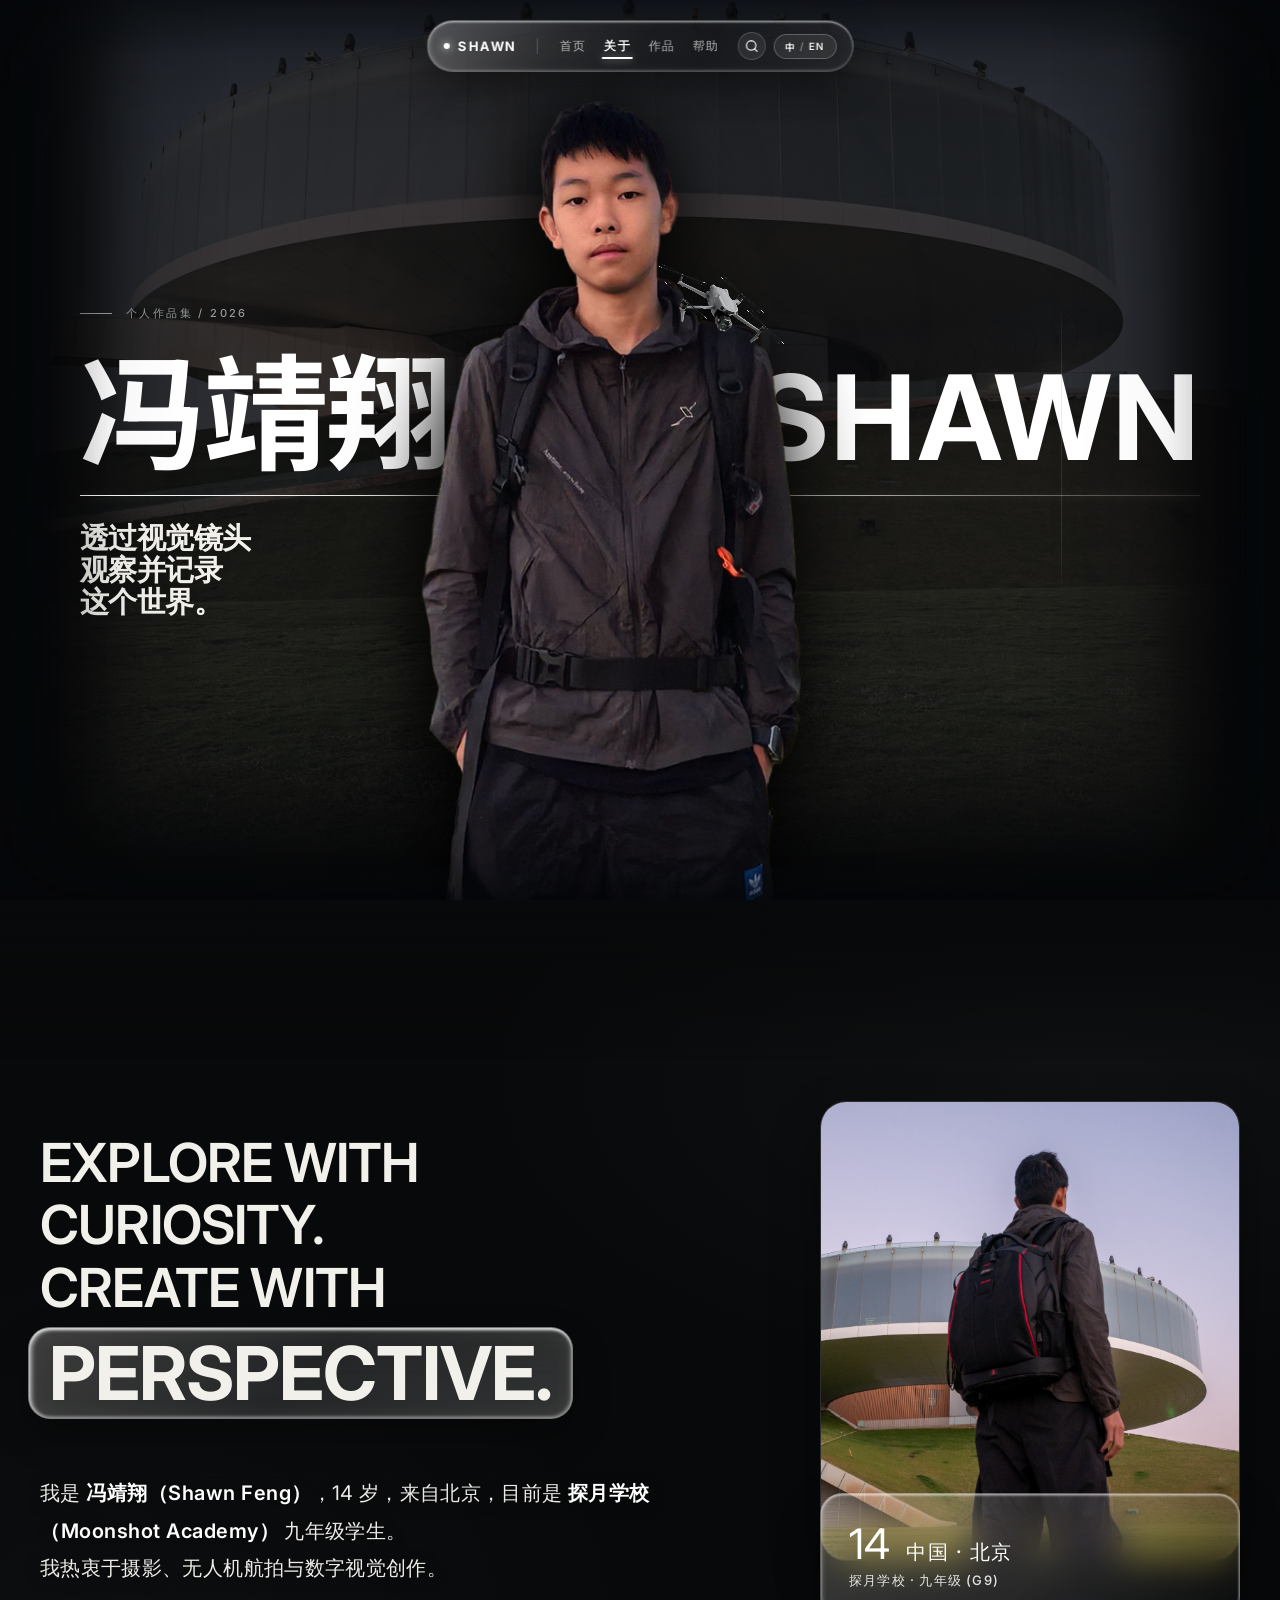
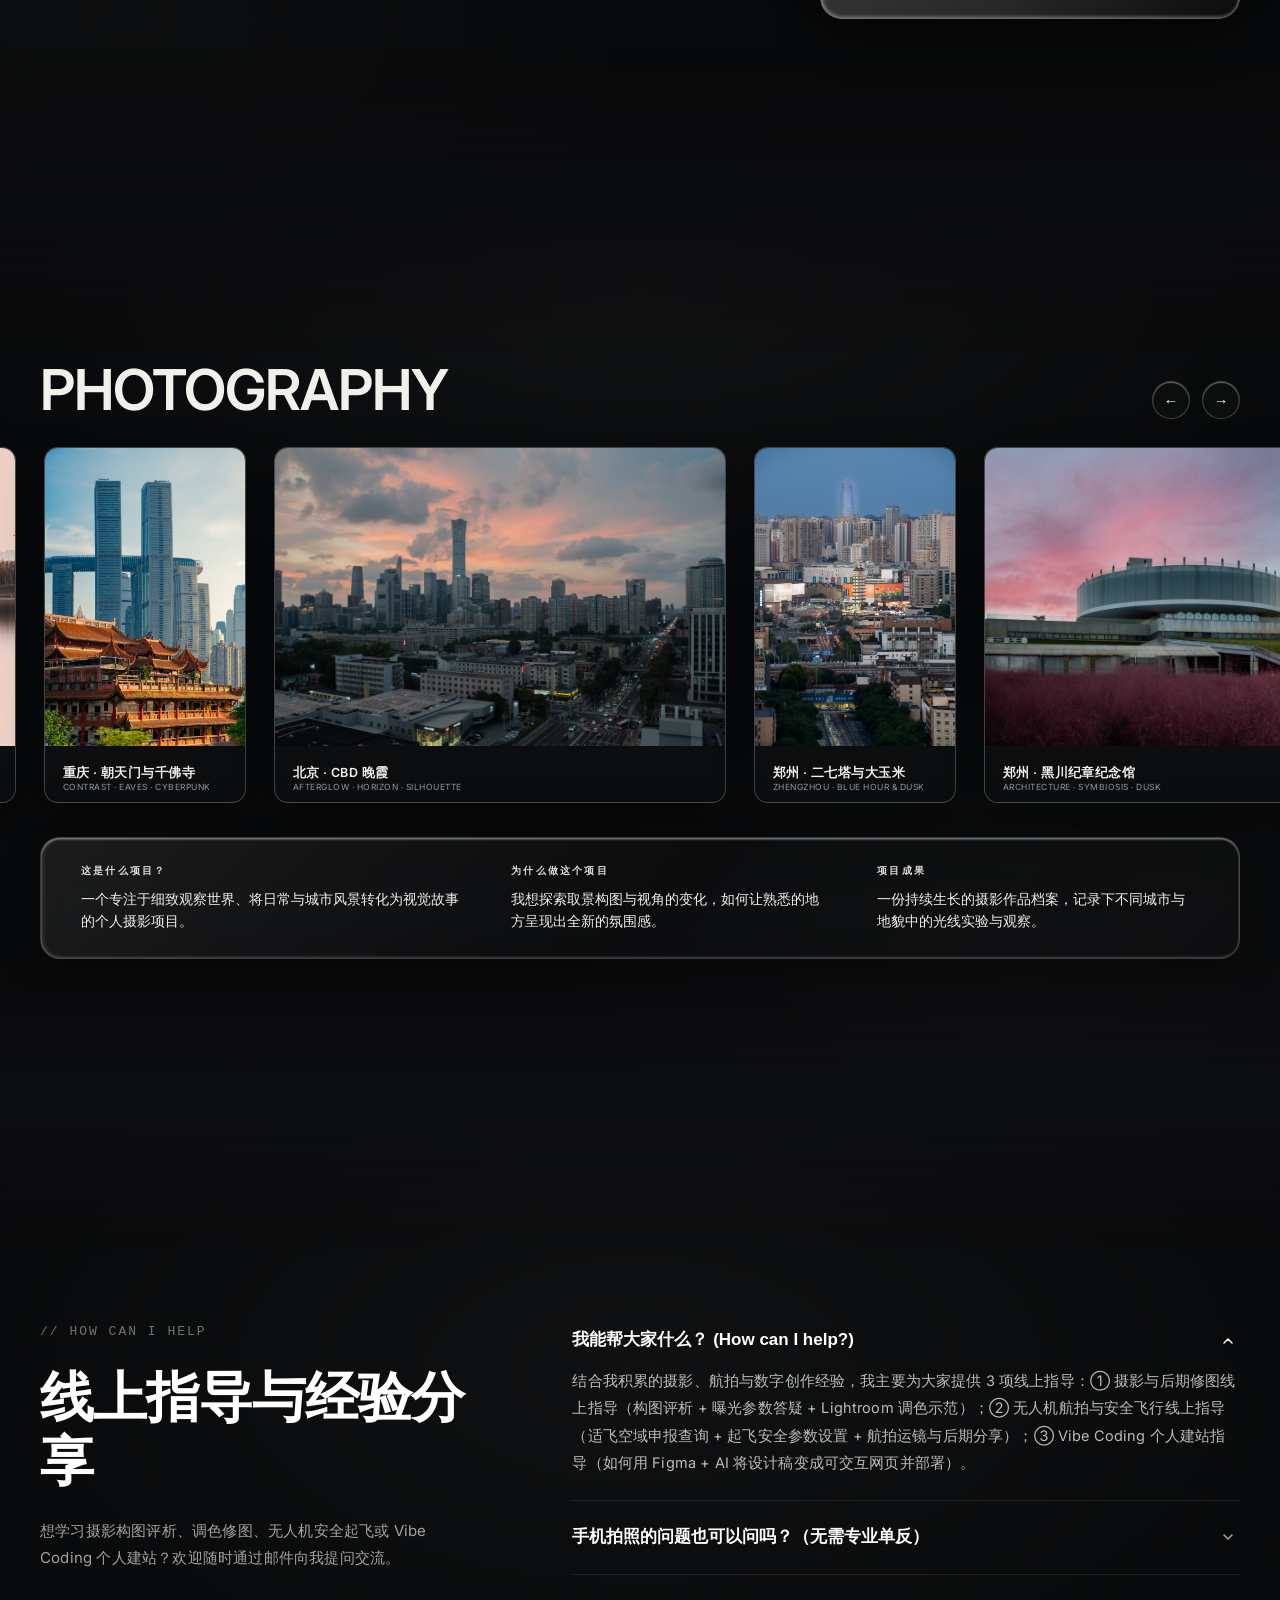
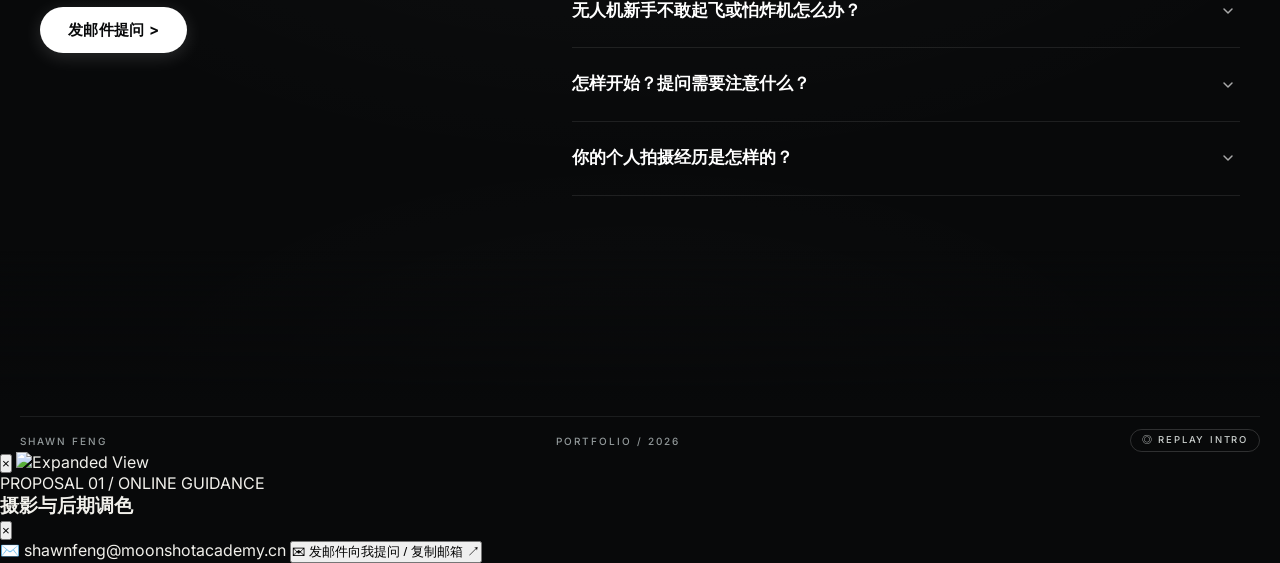
==== index.html @ 8a406036 "feat: add centered 1/3 top navbar, spotlight search modal, and Gian Media pixel preloader" ====
<!DOCTYPE html>
<html lang="zh-CN">
<head>
  <meta charset="UTF-8">
  <meta name="viewport" content="width=device-width, initial-scale=1.0, maximum-scale=1.0, user-scalable=no, viewport-fit=cover">
  <title>Shawn Feng (冯靖翔) — Portfolio Website</title>
  <link rel="stylesheet" href="site.css">
  <link rel="stylesheet" href="home style.css">
  <link rel="stylesheet" href="about style.css">
  <link rel="stylesheet" href="projects detail style.css">
  <link rel="stylesheet" href="help style.css">
</head>
<body class="unified-canvas-page home-page about-page work-page help-page" data-page="canvas">
  <!-- Hidden SVG Optical Refraction Filter for Authentic Liquid Glass -->
  <svg class="liquid-glass-svg-defs" aria-hidden="true">
    <defs>
      <filter id="liquid-glass-refract" x="-10%" y="-10%" width="120%" height="120%" color-interpolation-filters="sRGB">
        <feTurbulence type="fractalNoise" baseFrequency="0.012 0.028" numOctaves="2" seed="7" result="noise" />
        <feGaussianBlur in="noise" stdDeviation="3" result="smoothNoise" />
        <feDisplacementMap in="SourceGraphic" in2="smoothNoise" scale="14" xChannelSelector="R" yChannelSelector="G" />
      </filter>
    </defs>
  </svg>

  <div class="liquid-glow-orb"></div>

  <!-- Ambient Viewport & Page Edge Color Transition Vignette -->
  <div class="page-edge-vignette" aria-hidden="true"></div>

  <!-- Interactive Flying Drone (Orbits Cursor / Perches on About / Click to Open 3D FPV Simulation) -->
  <div id="interactive-drone" class="interactive-drone-layer is-airborne" role="button" tabindex="0" aria-label="点击开启大疆无人机 3D 第一视角飞行">
    <img class="interactive-drone-img" src="Project pictures/about page无人机.png" alt="DJI Drone">
  </div>

  <!-- Dim overlay for gallery photo hover -->
  <div class="gallery-dim-overlay" aria-hidden="true"></div>

  <!-- ==========================================================================
       Sticky Top Minimalist Liquid Glass Navigation Bar (Unified Canvas Navigation)
       ========================================================================== -->
  <header class="glass-nav" id="main-glass-nav">
    <a href="#section-home" class="nav-brand" title="返回首页 / Home">
      <span class="nav-brand-dot"></span>
      <span class="nav-brand-text">SHAWN</span>
    </a>
    <div class="nav-divider" aria-hidden="true"></div>
    <nav class="nav-links">
      <a href="#section-home" class="nav-link active" data-nav-target="section-home" data-i18n-zh="首页" data-i18n-en="HOME">HOME</a>
      <a href="#section-about" class="nav-link" data-nav-target="section-about" data-i18n-zh="关于" data-i18n-en="ABOUT">ABOUT</a>
      <a href="#section-work" class="nav-link" data-nav-target="section-work" data-i18n-zh="作品" data-i18n-en="WORK">WORK</a>
      <a href="#section-help" class="nav-link" data-nav-target="section-help" data-i18n-zh="帮助" data-i18n-en="HELP">HELP</a>
    </nav>
    <div class="nav-actions">
      <button type="button" class="nav-search-btn" id="nav-search-btn" aria-label="搜索作品与问答 / Search (Cmd+K)" title="快捷搜索作品与问答 (Cmd+K)">
        <svg width="14" height="14" viewBox="0 0 24 24" fill="none" stroke="currentColor" stroke-width="2.3" stroke-linecap="round" stroke-linejoin="round" aria-hidden="true">
          <circle cx="11" cy="11" r="8"></circle>
          <line x1="21" y1="21" x2="16.65" y2="16.65"></line>
        </svg>
      </button>
      <button type="button" class="nav-lang-btn" aria-label="Switch Language / 切换语言">
        <span class="lang-opt" data-lang="zh">中</span><span class="lang-sep">/</span><span class="lang-opt" data-lang="en">EN</span>
      </button>
    </div>
  </header>

  <!-- ==========================================================================
       Continuous Single-Canvas Main Stream (Sections 1 -> 4)
       ========================================================================== -->
  <main class="canvas-stream" id="canvas-stream">

    <!-- ==================== SECTION 1: HOME ==================== -->
    <section class="canvas-section home-section home-stage" id="section-home">
      <!-- Layer 1: Atmospheric Pavilion Background Photo -->
      <img class="home-bg-photo" src="Project pictures/home page背景.png" alt="Pavilion Background">

      <!-- Layer 2: Editorial Typography & Copper Axis -->
      <div class="home-editorial-layer">
        <div class="home-vertical-rule" aria-hidden="true"></div>

        <div class="home-main-block">
          <div class="eyebrow-wrapper home-eyebrow">
            <div class="eyebrow-line"></div>
            <span class="eyebrow-text" data-i18n-zh="个人作品集 / 2026" data-i18n-en="PERSONAL PORTFOLIO / 2026">PERSONAL PORTFOLIO / 2026</span>
          </div>

          <div class="hero-titles">
            <h1 class="hero-title-cn">冯靖翔</h1>
            <h1 class="hero-title-en">SHAWN</h1>
          </div>

          <div class="hero-divider"></div>

          <p class="hero-tagline" data-i18n-html-zh="透过视觉镜头<br>观察并记录<br>这个世界。" data-i18n-html-en="SEEING THE WORLD<br>THROUGH A VISUAL<br>LENS.">
            SEEING THE WORLD<br>
            THROUGH A VISUAL<br>
            LENS.
          </p>
        </div>
      </div>

      <!-- Layer 3: Foreground Subject Cutout Portrait of Shawn Feng (100% Complete & Unclipped) -->
      <img class="home-subject-photo" src="Project pictures/home page人物.png" alt="Shawn Feng Portrait">
    </section>

    <!-- ==================== SECTION 2: ABOUT ==================== -->
    <section class="canvas-section about-section about-stage" id="section-about">
      <!-- Clickable Perch Target for the Drone (Click Drone to Open 3D FPV Simulation) -->
      <div id="drone-perch-target" class="drone-perch-target" role="button" tabindex="0" aria-label="点击无人机进入 3D 第一视角飞行交互"></div>

      <!-- Main About 2-Column Editorial Grid -->
      <div class="about-hero-grid">
        <!-- Left Editorial Column -->
        <div class="about-editorial">
          <h2 class="about-headline">
            EXPLORE WITH<br>
            CURIOSITY.<br>
            CREATE WITH<br>
            <span class="perspective-glass-wrap" data-text="PERSPECTIVE.">
              <span class="perspective-text">PERSPECTIVE.</span>
            </span>
          </h2>

          <p class="about-bio" data-i18n-html-zh="我是 <strong class=&quot;bio-lead&quot;>冯靖翔（Shawn Feng）</strong>，14 岁，来自北京，目前是 <strong class=&quot;bio-lead&quot;>探月学校（Moonshot Academy）</strong> 九年级学生。<br>我热衷于摄影、无人机航拍与数字视觉创作。" data-i18n-html-en="My name is <strong class=&quot;bio-lead&quot;>Shawn Feng</strong>. I am 14, from Beijing, and a 9th grade student at <strong class=&quot;bio-lead&quot;>Moonshot Academy</strong>.<br>I am passionate about photography, drone aerials, and digital visual creation.">
            我是 <strong class="bio-lead">冯靖翔（Shawn Feng）</strong>，14 岁，来自北京，目前是 <strong class="bio-lead">探月学校（Moonshot Academy）</strong> 九年级学生。<br>我热衷于摄影、无人机航拍与数字视觉创作。
          </p>
        </div>

        <!-- Right Portrait Card & Overlapping Liquid Glass Badge -->
        <aside class="profile-card-wrapper">
          <div class="profile-visual-card">
            <div class="profile-photo-frame">
              <img class="profile-photo" src="Project pictures/About Page（个人照片）.png" alt="Shawn Feng Portrait">
            </div>

            <div class="profile-glass-badge">
              <div class="badge-top-row">
                <span class="badge-age">14</span>
                <span class="badge-city" data-i18n-zh="中国 · 北京" data-i18n-en="BEIJING, CHINA">BEIJING, CHINA</span>
              </div>
              <div class="badge-school" data-i18n-zh="探月学校 · 九年级 (G9)" data-i18n-en="MOONSHOT ACADEMY · GRADE 9">MOONSHOT ACADEMY · GRADE 9</div>
            </div>
          </div>
        </aside>
      </div>
    </section>

    <!-- ==================== SECTION 3: WORK / PHOTOGRAPHY ==================== -->
    <section class="canvas-section work-section work-stage" id="section-work">
      <!-- Section Header & Slide Arrows -->
      <div class="work-header">
        <div>
          <h2 class="work-header-title">PHOTOGRAPHY</h2>
        </div>
        <div class="gallery-slide-controls" aria-label="Slide Gallery">
          <button class="gallery-slide-btn gallery-prev-btn" type="button" aria-label="Slide Left" title="向左滑动 (←)">←</button>
          <button class="gallery-slide-btn gallery-next-btn" type="button" aria-label="Slide Right" title="向右滑动 (→)">→</button>
        </div>
      </div>

      <!-- Infinite Ring Photography Exhibition Gallery (10 Series) -->
      <div class="projects-gallery-section" aria-label="Photography Exhibition Gallery">
        <div class="projects-gallery-viewport" id="projects-gallery-viewport">
          <div class="projects-gallery-track" id="projects-gallery-track">
            <!-- 01: Project 1.png (郑州黑川纪章纪念馆) -->
            <article class="project-card card-1" data-series="1" data-photo-id="1" tabindex="0" role="button" aria-label="郑州 · 黑川纪章纪念馆">
              <div class="project-card-media">
                <img class="project-card-image" src="Project pictures/Project 1.png" alt="郑州 · 黑川纪章纪念馆">
              </div>
              <div class="project-card-content">
                <div class="project-indicator"></div>
                <h3 class="project-title">郑州 · 黑川纪章纪念馆</h3>
                <p class="project-subtitle">ARCHITECTURE · SYMBIOSIS · DUSK</p>
              </div>
            </article>

            <!-- 02: Project 2.jpg (甘肃苦水丹霞) -->
            <article class="project-card card-2" data-series="2" data-photo-id="2" tabindex="0" role="button" aria-label="甘肃 · 苦水丹霞">
              <div class="project-card-media">
                <img class="project-card-image" src="Project pictures/Project 2.jpg" alt="甘肃 · 苦水丹霞">
              </div>
              <div class="project-card-content">
                <div class="project-indicator"></div>
                <h3 class="project-title">甘肃 · 苦水丹霞</h3>
                <p class="project-subtitle">GEOLOGY · AERIAL · TEXTURE</p>
              </div>
            </article>

            <!-- 03: Project 3.png (北京CBD) -->
            <article class="project-card card-3" data-series="3" data-photo-id="3" tabindex="0" role="button" aria-label="北京 · CBD">
              <div class="project-card-media">
                <img class="project-card-image" src="Project pictures/Project 3.png" alt="北京 · CBD">
              </div>
              <div class="project-card-content">
                <div class="project-indicator"></div>
                <h3 class="project-title">北京 · CBD</h3>
                <p class="project-subtitle">METROPOLIS · LIGHT · AXIS</p>
              </div>
            </article>

            <!-- 04: project 4a.jpg (西安中轴线航拍 / 可切换 4b 永宁门) -->
            <article class="project-card card-4a" data-series="4" data-photo-id="4a" tabindex="0" role="button" aria-label="西安 · 中轴线航拍">
              <div class="project-card-media">
                <img class="project-card-image" src="Project pictures/project 4a.jpg" alt="西安 · 中轴线航拍">
              </div>
              <div class="project-card-content">
                <div class="project-indicator"></div>
                <h3 class="project-title">西安 · 中轴线航拍</h3>
                <p class="project-subtitle">HERITAGE · CENTRAL AXIS · BLUE HOUR</p>
              </div>
            </article>

            <!-- 05: project 5.jpg (九寨沟航拍) -->
            <article class="project-card card-5" data-series="5" data-photo-id="5" tabindex="0" role="button" aria-label="川西 · 九寨沟航拍">
              <div class="project-card-media">
                <img class="project-card-image" src="Project pictures/project 5.jpg" alt="川西 · 九寨沟航拍">
              </div>
              <div class="project-card-content">
                <div class="project-indicator"></div>
                <h3 class="project-title">川西 · 九寨沟航拍</h3>
                <p class="project-subtitle">EMERALD · SHORELINE · WILDERNESS</p>
              </div>
            </article>

            <!-- 06: project 6.jpg (上海陆家嘴CBD) -->
            <article class="project-card card-6" data-series="6" data-photo-id="6" tabindex="0" role="button" aria-label="上海 · 陆家嘴 CBD">
              <div class="project-card-media">
                <img class="project-card-image" src="Project pictures/project 6.jpg" alt="上海 · 陆家嘴 CBD">
              </div>
              <div class="project-card-content">
                <div class="project-indicator"></div>
                <h3 class="project-title">上海 · 陆家嘴 CBD</h3>
                <p class="project-subtitle">VERTICAL · SKYLINE · TWILIGHT</p>
              </div>
            </article>

            <!-- 07: project 7.jpg (郑州龙湖湿地公园) -->
            <article class="project-card card-7" data-series="7" data-photo-id="7" tabindex="0" role="button" aria-label="郑州 · 龙湖湿地公园">
              <div class="project-card-media">
                <img class="project-card-image" src="Project pictures/project 7.jpg" alt="郑州 · 龙湖湿地公园">
              </div>
              <div class="project-card-content">
                <div class="project-indicator"></div>
                <h3 class="project-title">郑州 · 龙湖湿地公园</h3>
                <p class="project-subtitle">PANORAMA · SYMMETRY · STILLNESS</p>
              </div>
            </article>

            <!-- 08: project 8.jpg (重庆朝天门和千佛寺) -->
            <article class="project-card card-8" data-series="8" data-photo-id="8" tabindex="0" role="button" aria-label="重庆 · 朝天门与千佛寺">
              <div class="project-card-media">
                <img class="project-card-image" src="Project pictures/project 8.jpg" alt="重庆 · 朝天门与千佛寺">
              </div>
              <div class="project-card-content">
                <div class="project-indicator"></div>
                <h3 class="project-title">重庆 · 朝天门与千佛寺</h3>
                <p class="project-subtitle">CONTRAST · EAVES · CYBERPUNK</p>
              </div>
            </article>

            <!-- 09: project 9.jpg (北京CBD晚霞) -->
            <article class="project-card card-9" data-series="9" data-photo-id="9" tabindex="0" role="button" aria-label="北京 · CBD 晚霞">
              <div class="project-card-media">
                <img class="project-card-image" src="Project pictures/project 9.jpg" alt="北京 · CBD 晚霞">
              </div>
              <div class="project-card-content">
                <div class="project-indicator"></div>
                <h3 class="project-title">北京 · CBD 晚霞</h3>
                <p class="project-subtitle">AFTERGLOW · HORIZON · SILHOUETTE</p>
              </div>
            </article>

            <!-- 10: project 10a.jpg (郑州二七塔与大玉米·蓝调 / 可切换 10b 黄昏) -->
            <article class="project-card card-10a" data-series="10" data-photo-id="10a" tabindex="0" role="button" aria-label="郑州 · 二七塔与大玉米">
              <div class="project-card-media">
                <img class="project-card-image" src="Project pictures/project 10a.jpg" alt="郑州 · 二七塔与大玉米">
              </div>
              <div class="project-card-content">
                <div class="project-indicator"></div>
                <h3 class="project-title">郑州 · 二七塔与大玉米</h3>
                <p class="project-subtitle">ZHENGZHOU · BLUE HOUR &amp; DUSK</p>
              </div>
            </article>
          </div>
        </div>
      </div>

      <!-- Minimalist 3-Column Liquid Glass Editorial Box -->
      <div class="project-editorial-box">
        <div class="editorial-columns">
          <div class="editorial-col">
            <h3 class="editorial-col-title" data-i18n-zh="这是什么项目？" data-i18n-en="WHAT IS THIS PROJECT?">WHAT IS THIS PROJECT?</h3>
            <p class="editorial-col-desc" data-i18n-zh="一个专注于细致观察世界、将日常与城市风景转化为视觉故事的个人摄影项目。" data-i18n-en="A personal photography project focused on observing the world carefully and turning everyday scenes into visual stories.">
              一个专注于细致观察世界、将日常与城市风景转化为视觉故事的个人摄影项目。
            </p>
          </div>

          <div class="editorial-col">
            <h3 class="editorial-col-title" data-i18n-zh="为什么做这个项目" data-i18n-en="WHY I MADE IT">WHY I MADE IT</h3>
            <p class="editorial-col-desc" data-i18n-zh="我想探索取景构图与视角的变化，如何让熟悉的地方呈现出全新的氛围感。" data-i18n-en="I want to explore how framing and perspective can change the way a familiar place feels.">
              我想探索取景构图与视角的变化，如何让熟悉的地方呈现出全新的氛围感。
            </p>
          </div>

          <div class="editorial-col">
            <h3 class="editorial-col-title" data-i18n-zh="项目成果" data-i18n-en="OUTCOME">OUTCOME</h3>
            <p class="editorial-col-desc" data-i18n-zh="一份持续生长的摄影作品档案，记录下不同城市与地貌中的光线实验与观察。" data-i18n-en="A growing visual archive of photographs, experiments, and observations.">
              一份持续生长的摄影作品档案，记录下不同城市与地貌中的光线实验与观察。
            </p>
          </div>
        </div>
      </div>
    </section>

    <!-- ==================== SECTION 4: HOW CAN I HELP ==================== -->
    <section class="canvas-section help-section help-stage" id="section-help">
      <div class="help-container">
        <!-- Left Editorial & Direct CTA -->
        <div class="help-intro-col">
          <div class="help-eyebrow-tag">// HOW CAN I HELP</div>
          <h2 class="help-main-headline" data-i18n-html-zh="线上指导与经验分<br>享" data-i18n-html-en="ONLINE GUIDANCE &amp;<br>EXPERIENCE SHARING">
            线上指导与经验分<br>享
          </h2>
          <p class="help-main-desc" data-i18n-zh="想学习摄影构图评析、调色修图、无人机安全起飞或 Vibe Coding 个人建站？欢迎随时通过邮件向我提问交流。" data-i18n-en="Looking to improve photography framing, master color grading, fly drones safely, or build personal sites with Vibe Coding? Feel free to reach out via email anytime.">
            想学习摄影构图评析、调色修图、无人机安全起飞或 Vibe Coding 个人建站？欢迎随时通过邮件向我提问交流。
          </p>
          <div class="help-cta-wrap">
            <button type="button" class="help-email-pill-btn" data-copy-text="shawnfeng@moonshotacademy.cn" data-mailto="mailto:shawnfeng@moonshotacademy.cn?subject=%E7%BA%BF%E4%B8%8A%E6%8C%87%E5%AF%BC%E4%B8%8E%E7%BB%8F%E9%AA%8C%E4%BA%A4%E6%B5%81%E6%8F%90%E9%97%AE" data-i18n-zh="发邮件提问 &gt;" data-i18n-en="EMAIL YOUR QUESTION &gt;">
              发邮件提问 &gt;
            </button>
          </div>
        </div>

        <!-- Right Interactive FAQ Accordion -->
        <div class="help-faq-col" role="region" aria-label="Frequently Asked Questions">
          <div class="help-accordion-list">
            <!-- FAQ 1 (Expanded by Default) -->
            <div class="help-accordion-item is-open">
              <button type="button" class="help-accordion-trigger" aria-expanded="true">
                <span class="help-accordion-question" data-i18n-zh="我能帮大家什么？ (How can I help?)" data-i18n-en="How can I help? (Three Core Guidance Topics)">
                  我能帮大家什么？ (How can I help?)
                </span>
                <span class="help-accordion-icon-wrap" aria-hidden="true">
                  <svg class="help-accordion-icon" width="16" height="16" viewBox="0 0 24 24" fill="none" stroke="currentColor" stroke-width="2.2" stroke-linecap="round" stroke-linejoin="round">
                    <polyline points="6 9 12 15 18 9"></polyline>
                  </svg>
                </span>
              </button>
              <div class="help-accordion-body">
                <div class="help-accordion-inner">
                  <p class="help-accordion-answer" data-i18n-zh="结合我积累的摄影、航拍与数字创作经验，我主要为大家提供 3 项线上指导：① 摄影与后期修图线上指导（构图评析 + 曝光参数答疑 + Lightroom 调色示范）；② 无人机航拍与安全飞行线上指导（适飞空域申报查询 + 起飞安全参数设置 + 航拍运镜与后期分享）；③ Vibe Coding 个人建站指导（如何用 Figma + AI 将设计稿变成可交互网页并部署）。" data-i18n-en="Drawing on my experience in photography, aerial cinematography, and digital creation, I mainly provide 3 areas of online guidance: ① Photography &amp; Color Grading (framing critique, exposure Q&amp;A, and Lightroom grading demos); ② Drone Aerial &amp; Safe Flight (airspace compliance checks, safety parameters, flight maneuvers, and post-production); ③ Vibe Coding Personal Websites (turning Figma designs into interactive live websites using AI).">
                    结合我积累的摄影、航拍与数字创作经验，我主要为大家提供 3 项线上指导：① 摄影与后期修图线上指导（构图评析 + 曝光参数答疑 + Lightroom 调色示范）；② 无人机航拍与安全飞行线上指导（适飞空域申报查询 + 起飞安全参数设置 + 航拍运镜与后期分享）；③ Vibe Coding 个人建站指导（如何用 Figma + AI 将设计稿变成可交互网页并部署）。
                  </p>
                </div>
              </div>
            </div>

            <!-- FAQ 2 -->
            <div class="help-accordion-item">
              <button type="button" class="help-accordion-trigger" aria-expanded="false">
                <span class="help-accordion-question" data-i18n-zh="手机拍照的问题也可以问吗？（无需专业单反）" data-i18n-en="Can I ask questions about smartphone photography? (No DSLR required)">
                  手机拍照的问题也可以问吗？（无需专业单反）
                </span>
                <span class="help-accordion-icon-wrap" aria-hidden="true">
                  <svg class="help-accordion-icon" width="16" height="16" viewBox="0 0 24 24" fill="none" stroke="currentColor" stroke-width="2.2" stroke-linecap="round" stroke-linejoin="round">
                    <polyline points="6 9 12 15 18 9"></polyline>
                  </svg>
                </span>
              </button>
              <div class="help-accordion-body">
                <div class="help-accordion-inner">
                  <p class="help-accordion-answer" data-i18n-zh="当然可以！摄影的核心在于观察视角、光线捕捉与构图逻辑，而非昂贵的器材。无论是 iPhone 还是安卓手机，只要你想提升照片通透感、学习冷暖色调搭配或掌握手机端调色，都可以随时把照片发给我交流。" data-i18n-en="Definitely! Great photography comes down to perspective, light, and composition—not expensive equipment. Whether you shoot with an iPhone or Android device, feel free to send over your shots anytime if you'd like to improve clarity or learn mobile grading.">
                    当然可以！摄影的核心在于观察视角、光线捕捉与构图逻辑，而非昂贵的器材。无论是 iPhone 还是安卓手机，只要你想提升照片通透感、学习冷暖色调搭配或掌握手机端调色，都可以随时把照片发给我交流。
                  </p>
                </div>
              </div>
            </div>

            <!-- FAQ 3 -->
            <div class="help-accordion-item">
              <button type="button" class="help-accordion-trigger" aria-expanded="false">
                <span class="help-accordion-question" data-i18n-zh="无人机新手不敢起飞或怕炸机怎么办？" data-i18n-en="What if I'm a beginner afraid of flying or crashing a drone?">
                  无人机新手不敢起飞或怕炸机怎么办？
                </span>
                <span class="help-accordion-icon-wrap" aria-hidden="true">
                  <svg class="help-accordion-icon" width="16" height="16" viewBox="0 0 24 24" fill="none" stroke="currentColor" stroke-width="2.2" stroke-linecap="round" stroke-linejoin="round">
                    <polyline points="6 9 12 15 18 9"></polyline>
                  </svg>
                </span>
              </button>
              <div class="help-accordion-body">
                <div class="help-accordion-inner">
                  <p class="help-accordion-answer" data-i18n-zh="新手最常见的问题是起飞慌乱和环境误判。我会在线上带你理清飞行前检查清单：① UOM 实名登记与禁飞区合规查询；② 返航高度与避障动作的关键安全阈值；③ 循序渐进的视距内悬停、刷圈与运镜练习方法，帮助你建立安全飞行信心。" data-i18n-en="Hesitation and environmental misjudgment are completely normal for beginners. I can walk you through an essential pre-flight checklist: ① UOM registration and no-fly zone compliance; ② critical Return-to-Home altitude and obstacle avoidance thresholds; ③ step-by-step line-of-sight hovering, orbiting, and cinematic movements to build confidence.">
                    新手最常见的问题是起飞慌乱和环境误判。我会在线上带你理清飞行前检查清单：① UOM 实名登记与禁飞区合规查询；② 返航高度与避障动作的关键安全阈值；③ 循序渐进的视距内悬停、刷圈与运镜练习方法，帮助你建立安全飞行信心。
                  </p>
                </div>
              </div>
            </div>

            <!-- FAQ 4 -->
            <div class="help-accordion-item">
              <button type="button" class="help-accordion-trigger" aria-expanded="false">
                <span class="help-accordion-question" data-i18n-zh="怎样开始？提问需要注意什么？" data-i18n-en="How do I get started? What should I include in my question?">
                  怎样开始？提问需要注意什么？
                </span>
                <span class="help-accordion-icon-wrap" aria-hidden="true">
                  <svg class="help-accordion-icon" width="16" height="16" viewBox="0 0 24 24" fill="none" stroke="currentColor" stroke-width="2.2" stroke-linecap="round" stroke-linejoin="round">
                    <polyline points="6 9 12 15 18 9"></polyline>
                  </svg>
                </span>
              </button>
              <div class="help-accordion-body">
                <div class="help-accordion-inner">
                  <p class="help-accordion-answer" data-i18n-zh="只需点击左侧的「发邮件提问」发送邮件到 shawnfeng@moonshotacademy.cn 即可。提问时建议附上：① 你的照片原片（或无人机/建站疑问截图）；② 拍摄设备或当前遇到的具体卡点；③ 你希望达到的效果。我会在周末抽出时间认真查看并提供针对性建议与示范。" data-i18n-en="Simply click &quot;EMAIL YOUR QUESTION&quot; on the left or send an email to shawnfeng@moonshotacademy.cn. Please attach: ① your original photo or question screenshot; ② your gear or current issue; ③ your intended outcome. I will reply on weekends with tailored feedback.">
                    只需点击左侧的「发邮件提问」发送邮件到 shawnfeng@moonshotacademy.cn 即可。提问时建议附上：① 你的照片原片（或无人机/建站疑问截图）；② 拍摄设备或当前遇到的具体卡点；③ 你希望达到的效果。我会在周末抽出时间认真查看并提供针对性建议与示范。
                  </p>
                </div>
              </div>
            </div>

            <!-- FAQ 5 -->
            <div class="help-accordion-item">
              <button type="button" class="help-accordion-trigger" aria-expanded="false">
                <span class="help-accordion-question" data-i18n-zh="你的个人拍摄经历是怎样的？" data-i18n-en="What is your personal shooting experience?">
                  你的个人拍摄经历是怎样的？
                </span>
                <span class="help-accordion-icon-wrap" aria-hidden="true">
                  <svg class="help-accordion-icon" width="16" height="16" viewBox="0 0 24 24" fill="none" stroke="currentColor" stroke-width="2.2" stroke-linecap="round" stroke-linejoin="round">
                    <polyline points="6 9 12 15 18 9"></polyline>
                  </svg>
                </span>
              </button>
              <div class="help-accordion-body">
                <div class="help-accordion-inner">
                  <p class="help-accordion-answer" data-i18n-zh="我从初中开始系统投入摄影与无人机航拍，专注城市天际线、蓝调夜景与极简构图，独立拍摄了北京、郑州、西安、重庆等城市的多组视觉专题。同时，我结合 AI 与现代前端技术（Vibe Coding）独立设计并开发了这个个人作品集网站。" data-i18n-en="I started systematically shooting photography and flying drones in middle school, focusing on urban skylines, blue-hour lighting, and minimal framing across Beijing, Zhengzhou, Xi'an, and Chongqing. I also designed and built this personal portfolio using AI and modern frontend tools (Vibe Coding).">
                    我从初中开始系统投入摄影与无人机航拍，专注城市天际线、蓝调夜景与极简构图，独立拍摄了北京、郑州、西安、重庆等城市的多组视觉专题。同时，我结合 AI 与现代前端技术（Vibe Coding）独立设计并开发了这个个人作品集网站。
                  </p>
                </div>
              </div>
            </div>
          </div>
        </div>
      </div>
    </section>

    <!-- ==================== UNIFIED CANVAS FOOTER ==================== -->
    <footer class="page-footer">
      <span>SHAWN FENG</span>
      <span>PORTFOLIO / 2026</span>
    </footer>
  </main>

  <!-- ==========================================================================
       DJI Fly 3D Geometric FPV Flight Modal (#drone-fpv-modal)
       ========================================================================== -->
  <div id="drone-fpv-modal" class="drone-fpv-modal" role="dialog" aria-modal="true" aria-hidden="true">
    <div class="drone-fpv-card" id="drone-fpv-card">
      <div class="fpv-viewport" id="fpv-viewport">
        <!-- 3D Geometric Canvas -->
        <canvas id="fpv-3d-canvas" class="fpv-3d-canvas"></canvas>

        <!-- Camera Shutter Flash Overlay -->
        <div class="fpv-shutter-flash" id="fpv-shutter-flash"></div>

        <!-- 1. TOP HUD STATUS BAR -->
        <header class="dji-top-hud">
          <div class="dji-top-left">
            <div class="dji-flight-status" id="fpv-flight-status">
              <span class="fpv-live-dot" id="fpv-live-dot"></span>
              <span class="dji-status-text" id="fpv-status-text" data-i18n-zh="正常飞行 (GPS)" data-i18n-en="In Flight (GPS)">正常飞行 (GPS)</span>
            </div>
            <!-- 3P / 1P View Switcher -->
            <button type="button" class="dji-view-toggle-btn" id="fpv-view-btn" title="按 C 键切换第一人称 / 第三人称视角">
              <span class="dji-view-key">C</span>
              <span id="fpv-view-label" data-i18n-zh="第三人称" data-i18n-en="3RD PERSON">第三人称</span>
            </button>

            <!-- Consolidated Environment & Weather Dropdown Trigger -->
            <div class="dji-env-dropdown-wrap" id="fpv-env-dropdown-wrap">
              <button type="button" class="dji-env-trigger-btn" id="fpv-env-toggle-btn" aria-expanded="false" title="点击展开时间、天气与季节设置">
                <span id="fpv-env-summary" data-i18n-zh="🌇 环境与天气 ▾" data-i18n-en="🌇 ENV &amp; WEATHER ▾">🌇 环境与天气 ▾</span>
              </button>

              <button type="button" class="dji-env-random-btn" id="fpv-env-random-btn" title="随机切换天气、时间与季节">
                <span data-i18n-zh="🎲 随机天气" data-i18n-en="🎲 RANDOM">🎲 随机天气</span>
              </button>

              <!-- Popover Panel -->
              <div class="dji-env-popover" id="fpv-env-popover" aria-hidden="true">
                <div class="dji-env-group" role="group" aria-label="时间切换">
                  <span class="dji-env-label" data-i18n-zh="时间" data-i18n-en="TIME">时间</span>
                  <div class="dji-env-btns">
                    <button type="button" class="dji-env-btn is-active" data-env-type="time" data-env-val="day" data-i18n-zh="白天" data-i18n-en="Day">白天</button>
                    <button type="button" class="dji-env-btn" data-env-type="time" data-env-val="sunset" data-i18n-zh="黄昏" data-i18n-en="Dusk">黄昏</button>
                    <button type="button" class="dji-env-btn" data-env-type="time" data-env-val="night" data-i18n-zh="夜晚" data-i18n-en="Night">夜晚</button>
                  </div>
                </div>

                <div class="dji-env-group" role="group" aria-label="天气切换">
                  <span class="dji-env-label" data-i18n-zh="天气" data-i18n-en="WEATHER">天气</span>
                  <div class="dji-env-btns">
                    <button type="button" class="dji-env-btn is-active" data-env-type="weather" data-env-val="clear" data-i18n-zh="晴朗" data-i18n-en="Clear">晴朗</button>
                    <button type="button" class="dji-env-btn" data-env-type="weather" data-env-val="fog" data-i18n-zh="体积雾" data-i18n-en="Fog">体积雾</button>
                    <button type="button" class="dji-env-btn" data-env-type="weather" data-env-val="rain" data-i18n-zh="下雨" data-i18n-en="Rain">下雨</button>
                    <button type="button" class="dji-env-btn" data-env-type="weather" data-env-val="snow" data-i18n-zh="大雪" data-i18n-en="Snow">大雪</button>
                  </div>
                </div>

                <div class="dji-env-group" role="group" aria-label="季节切换">
                  <span class="dji-env-label" data-i18n-zh="季节" data-i18n-en="SEASON">季节</span>
                  <div class="dji-env-btns">
                    <button type="button" class="dji-env-btn is-active" data-env-type="season" data-env-val="summer" data-i18n-zh="夏" data-i18n-en="Summer">夏</button>
                    <button type="button" class="dji-env-btn" data-env-type="season" data-env-val="autumn" data-i18n-zh="秋" data-i18n-en="Autumn">秋</button>
                    <button type="button" class="dji-env-btn" data-env-type="season" data-env-val="winter" data-i18n-zh="冬" data-i18n-en="Winter">冬</button>
                  </div>
                </div>
              </div>
            </div>
          </div>

          <!-- 3D Geometric Maps Switcher -->
          <div class="dji-top-center">
            <div class="dji-scene-switch" role="tablist" aria-label="3D 场景切换">
              <button type="button" class="dji-scene-tab is-active" role="tab" aria-selected="true" data-scene="city" data-i18n-zh="城市 CBD" data-i18n-en="CITY CBD">
                🏙️ <span class="scene-tab-text">城市 CBD</span>
              </button>
              <button type="button" class="dji-scene-tab" role="tab" aria-selected="false" data-scene="mountain" data-i18n-zh="山川峡谷" data-i18n-en="MOUNTAIN">
                ⛰️ <span class="scene-tab-text">山川峡谷</span>
              </button>
              <button type="button" class="dji-scene-tab" role="tab" aria-selected="false" data-scene="grassland" data-i18n-zh="广袤草原" data-i18n-en="GRASSLAND">
                🌾 <span class="scene-tab-text">广袤草原</span>
              </button>
            </div>
          </div>

          <!-- Telemetry & Exit -->
          <div class="dji-top-right">
            <div class="dji-telemetry-pill">
              <span class="dji-tel-item"><span class="dji-tel-icon">🛰️</span> 24</span>
              <span class="dji-tel-item"><span class="dji-tel-icon">📶</span> RC 98%</span>
              <span class="dji-tel-item dji-battery-val"><span class="dji-tel-icon">🔋</span> 94%</span>
            </div>
            <button type="button" class="dji-hud-exit-btn" id="fpv-modal-close" aria-label="退出飞行" title="退出飞行 (Esc)">&times;</button>
          </div>
        </header>

        <!-- 2. CENTRAL CROSSHAIR & CRASH OVERLAY -->
        <div class="dji-center-crosshair">
          <svg class="dji-crosshair-svg" viewBox="0 0 160 160">
            <circle cx="80" cy="80" r="14" fill="none" stroke="rgba(255,255,255,0.72)" stroke-width="1.2" stroke-dasharray="2 3" />
            <circle cx="80" cy="80" r="1.5" fill="#4ADE80" />
            <line x1="80" y1="20" x2="80" y2="44" stroke="rgba(255,255,255,0.85)" stroke-width="1.2" />
            <line x1="80" y1="116" x2="80" y2="140" stroke="rgba(255,255,255,0.85)" stroke-width="1.2" />
            <line x1="20" y1="80" x2="44" y2="80" stroke="rgba(255,255,255,0.85)" stroke-width="1.2" />
            <line x1="116" y1="80" x2="140" y2="80" stroke="rgba(255,255,255,0.85)" stroke-width="1.2" />
            <g id="dji-horizon-group">
              <line x1="50" y1="80" x2="68" y2="80" stroke="#4ADE80" stroke-width="2" />
              <line x1="92" y1="80" x2="110" y2="80" stroke="#4ADE80" stroke-width="2" />
              <polyline points="72,76 80,72 88,76" fill="none" stroke="#4ADE80" stroke-width="1.8" />
            </g>
          </svg>
        </div>

        <!-- Crash Alert Banner & Reset Button -->
        <div class="dji-crash-banner" id="dji-crash-banner" aria-live="assertive">
          <div class="dji-crash-title">⚠️ 无人机已碰撞坠毁 / COLLISION CRASH</div>
          <p class="dji-crash-desc">无人机与障碍物发生碰撞并损毁。电机已紧急切断并迫降地面。</p>
          <button type="button" class="dji-crash-reset-btn" id="dji-crash-reset-btn">
            🔄 重启无人机并重新起飞 (R)
          </button>
        </div>

        <!-- 3. TOP COMPASS TAPE -->
        <div class="dji-compass-strip">
          <div class="dji-compass-track" id="dji-compass-track">
            <span>N</span><span>·</span><span>·</span><span>E</span><span>·</span><span>·</span><span>S</span><span>·</span><span>·</span><span>W</span><span>·</span><span>·</span><span>N</span>
          </div>
          <div class="dji-compass-pointer">▲</div>
          <span class="dji-heading-readout" id="dji-heading-val">000°</span>
        </div>

        <!-- 4. RIGHT GIMBAL PITCH GAUGE -->
        <div class="dji-gimbal-gauge-pure" id="dji-gimbal-gauge">
          <div class="dji-gimbal-ticks">
            <span class="gimbal-tick tick-p30">+30°</span>
            <span class="gimbal-tick tick-0">0°</span>
            <span class="gimbal-tick tick-m45">-45°</span>
            <span class="gimbal-tick tick-m90">-90°</span>
          </div>
          <div class="dji-gimbal-line-track">
            <div class="dji-gimbal-line-pointer" id="dji-gimbal-pointer">
              <span class="gimbal-pointer-arrow">◀</span>
              <span class="gimbal-pointer-deg" id="dji-gimbal-deg">0°</span>
            </div>
          </div>
        </div>

        <!-- 5. BOTTOM TELEMETRY BAR & ATTITUDE RADAR -->
        <footer class="dji-bottom-hud">
          <div class="dji-telemetry-group">
            <div class="dji-tel-metric">
              <span class="metric-label">H</span>
              <span class="metric-value" id="fpv-alt-val">18.5</span>
              <span class="metric-unit">M</span>
            </div>
            <div class="dji-tel-metric">
              <span class="metric-label">V.S</span>
              <span class="metric-value" id="fpv-vs-val">0.0</span>
              <span class="metric-unit">M/S</span>
            </div>
            <div class="dji-tel-metric">
              <span class="metric-label">D</span>
              <span class="metric-value" id="fpv-dist-val">32.4</span>
              <span class="metric-unit">M</span>
            </div>
            <div class="dji-tel-metric">
              <span class="metric-label">H.S</span>
              <span class="metric-value" id="fpv-spd-val">0.0</span>
              <span class="metric-unit">M/S</span>
            </div>
          </div>

          <!-- Attitude Ball -->
          <div class="dji-radar-pod">
            <div class="dji-radar-circle">
              <div class="dji-radar-compass" id="dji-radar-compass">
                <span class="radar-n">N</span>
              </div>
              <div class="dji-radar-home" id="dji-radar-home">H</div>
              <div class="dji-radar-drone" id="dji-radar-drone">
                <div class="dji-drone-wedge">▲</div>
              </div>
            </div>
          </div>

          <div class="dji-camera-feed-meta">
            <span class="dji-meta-tag">4K / 60FPS</span>
            <span class="dji-meta-tag">EV 0.0</span>
            <span class="dji-meta-tag" id="dji-pitch-readout">PITCH 0°</span>
            <span class="dji-meta-tag" id="dji-roll-readout">ROLL 0°</span>
          </div>
        </footer>

        <!-- Mobile Virtual Touch Joysticks -->
        <div class="fpv-mobile-touch-zones" id="fpv-mobile-touch-zones">
          <div class="fpv-touch-stick fpv-left-stick" id="fpv-left-stick">
            <div class="fpv-stick-knob" id="fpv-left-knob"></div>
            <span class="fpv-stick-label">↑ 高度 / 偏航 ⟲⟳</span>
          </div>
          <div class="fpv-touch-stick fpv-right-stick" id="fpv-right-stick">
            <div class="fpv-stick-knob" id="fpv-right-knob"></div>
            <span class="fpv-stick-label">↑ 前进 / 侧移 ⇄</span>
          </div>
        </div>

        <!-- 6. BOTTOM-RIGHT CONTROLS GUIDE TRIGGER -->
        <button type="button" class="dji-guide-btn" id="dji-guide-btn" aria-expanded="false" title="点击查看操控方式">
          <span>🕹️ 操控说明</span>
        </button>

        <div class="dji-guide-popover" id="dji-guide-popover" aria-hidden="true">
          <div class="dji-guide-header">
            <h4>🕹️ DJI 模拟器操控指南</h4>
            <button type="button" class="dji-guide-close" id="dji-guide-close">&times;</button>
          </div>
          <div class="dji-guide-body">
            <div class="dji-guide-row">
              <span class="dji-keycap">W</span><span class="dji-keycap">S</span>
              <span class="dji-key-desc">无人机前进 / 后退（俯仰推进）</span>
            </div>
            <div class="dji-guide-row">
              <span class="dji-keycap">A</span><span class="dji-keycap">D</span>
              <span class="dji-key-desc">无人机左平移 / 右平移（横滚横移）</span>
            </div>
            <div class="dji-guide-row">
              <span class="dji-keycap">↑</span><span class="dji-keycap">↓</span>
              <span class="dji-key-desc">油门控制：上升升高 / 下降下降</span>
            </div>
            <div class="dji-guide-row">
              <span class="dji-keycap">Q</span><span class="dji-keycap">E</span>
              <span class="dji-key-desc">机头偏航旋转：左转航向 / 右转航向</span>
            </div>
            <div class="dji-guide-row">
              <span class="dji-keycap">C</span>
              <span class="dji-key-desc">切换视角：第一人称 (1P) / 第三人称 (3P)</span>
            </div>
            <div class="dji-guide-row">
              <span class="dji-keycap">滚轮</span>
              <span class="dji-key-desc">云台俯仰角度微调 (+30° ~ -90°)</span>
            </div>
            <div class="dji-guide-row">
              <span class="dji-keycap">手机触控</span>
              <span class="dji-key-desc">屏幕左右双虚拟摇杆，直接拇指推杆飞行</span>
            </div>
          </div>
        </div>
      </div>
    </div>
  </div>

  <!-- ==========================================================================
       Photo Inspection Lightbox (#project-lightbox)
       ========================================================================== -->
  <div id="project-lightbox" class="lightbox-modal" role="dialog" aria-modal="true" aria-hidden="true">
    <div class="lightbox-content is-horizontal" id="lightbox-content">
      <div class="lightbox-img-wrap">
        <img class="lightbox-img" src="" alt="Expanded Photography View">
      </div>
      <div class="lightbox-details">
        <div class="lightbox-meta-header">
          <div class="lightbox-header-left">
            <span class="lightbox-series-tag" id="lightbox-series-tag">SERIES 01 / HORIZONTAL</span>
            <div class="lightbox-dual-switcher" id="lightbox-dual-switcher" hidden>
              <button type="button" class="lightbox-variant-btn" data-target-variant="a" id="lightbox-variant-a">A</button>
              <button type="button" class="lightbox-variant-btn" data-target-variant="b" id="lightbox-variant-b">B</button>
            </div>
          </div>
          <div class="lightbox-header-right">
            <span class="lightbox-location-meta" id="lightbox-location-meta">SHAWN FENG PHOTOGRAPHY</span>
            <div class="lightbox-controls">
              <button class="lightbox-btn lightbox-prev" type="button" aria-label="上一张作品" title="上一张 (←)">←</button>
              <button class="lightbox-btn lightbox-next" type="button" aria-label="下一张作品" title="下一张 (→)">→</button>
              <button class="lightbox-btn lightbox-close" type="button" aria-label="关闭窗口" title="关闭 (Esc)">&times;</button>
            </div>
          </div>
        </div>

        <div class="lightbox-bio-scroll" id="lightbox-bio-scroll" tabindex="0" aria-label="作品中英文简介（滚轮可上下滚动查看）">
          <h3 class="lightbox-title"></h3>
          <p class="lightbox-subtitle"></p>
          <div class="lightbox-divider"></div>
          <p class="lightbox-bio lightbox-bio-cn" id="lightbox-bio"></p>
          <p class="lightbox-bio lightbox-bio-en" id="lightbox-bio-en"></p>
        </div>
      </div>
    </div>
  </div>

  <!-- ==========================================================================
       Help Photo Preview Lightbox (#help-photo-lightbox)
       ========================================================================== -->
  <div id="help-photo-lightbox" class="help-photo-lightbox" role="dialog" aria-modal="true" aria-hidden="true">
    <div class="help-photo-lightbox-inner" id="help-photo-lightbox-inner">
      <button type="button" class="help-photo-lightbox-close" id="help-photo-lightbox-close" aria-label="关闭图片">&times;</button>
      <img id="help-photo-lightbox-img" class="help-photo-lightbox-img" src="" alt="Expanded View">
      <div id="help-photo-lightbox-caption" class="help-photo-lightbox-caption"></div>
    </div>
  </div>

  <!-- ==========================================================================
       Help Details Modal (#help-detail-modal)
       ========================================================================== -->
  <div id="help-detail-modal" class="help-modal" role="dialog" aria-modal="true" aria-hidden="true">
    <div class="help-modal-card" id="help-modal-card">
      <div class="help-modal-header">
        <div>
          <span class="help-modal-tag" id="help-modal-tag">PROPOSAL 01 / ONLINE GUIDANCE</span>
          <h3 class="help-modal-title" id="help-modal-title">摄影与后期调色</h3>
        </div>
        <button type="button" class="help-modal-close" id="help-modal-close" aria-label="关闭详情窗口">&times;</button>
      </div>

      <div class="help-modal-body" id="help-modal-body"></div>

      <div class="help-modal-footer">
        <span class="help-modal-email-label">✉️ shawnfeng@moonshotacademy.cn</span>
        <button type="button" class="help-copy-btn" id="help-modal-email-btn" data-copy-text="shawnfeng@moonshotacademy.cn" data-mailto="mailto:shawnfeng@moonshotacademy.cn?subject=Hi%20Shawn%EF%BC%81">
          ✉ 发邮件向我提问 / 复制邮箱 ↗
        </button>
      </div>
    </div>
  </div>

  <!-- Copy Success Toast -->
  <div id="help-copy-toast" class="help-toast" role="status" aria-live="polite">
    ✓ 已复制邮箱地址 shawnfeng@moonshotacademy.cn！欢迎随时发邮件获取线上指导
  </div>

  <!-- ==========================================================================
       Spotlight Command Palette Search Modal (#site-search-modal)
       ========================================================================== -->
  <div id="site-search-modal" class="site-search-modal" role="dialog" aria-modal="true" aria-hidden="true">
    <div class="site-search-backdrop" id="site-search-backdrop"></div>
    <div class="site-search-palette" id="site-search-palette">
      <div class="search-input-wrapper">
        <svg class="search-input-icon" width="18" height="18" viewBox="0 0 24 24" fill="none" stroke="currentColor" stroke-width="2.2" stroke-linecap="round" stroke-linejoin="round" aria-hidden="true">
          <circle cx="11" cy="11" r="8"></circle>
          <line x1="21" y1="21" x2="16.65" y2="16.65"></line>
        </svg>
        <input type="text" id="site-search-input" class="site-search-input" placeholder="搜索作品、地点、无人机指南、FAQ... (按 ESC 关闭)" autocomplete="off" spellcheck="false" data-i18n-placeholder-zh="搜索作品、地点、无人机指南、FAQ... (按 ESC 关闭)" data-i18n-placeholder-en="Search projects, locations, drone guide, FAQ... (ESC to close)">
        <button type="button" class="search-clear-btn" id="search-clear-btn" aria-label="清空搜索" style="display:none;">&times;</button>
        <kbd class="search-kbd-badge">ESC</kbd>
      </div>

      <!-- Quick Filter Tags -->
      <div class="search-quick-tags" id="search-quick-tags">
        <span class="search-tags-label" data-i18n-zh="快捷推荐" data-i18n-en="RECOMMENDED">快捷推荐</span>
        <button type="button" class="search-tag-chip" data-search-term="CBD">北京 CBD</button>
        <button type="button" class="search-tag-chip" data-search-term="无人机">无人机航拍</button>
        <button type="button" class="search-tag-chip" data-search-term="调色">Lightroom 调色</button>
        <button type="button" class="search-tag-chip" data-search-term="飞行模拟器">飞行模拟器</button>
        <button type="button" class="search-tag-chip" data-search-term="Vibe Coding">Vibe Coding</button>
      </div>

      <!-- Search Results List -->
      <div class="search-results-list" id="search-results-list" role="listbox">
        <!-- Live items rendered via JavaScript -->
      </div>

      <div class="search-footer-bar">
        <div class="search-footer-hints">
          <span><kbd>↑</kbd><kbd>↓</kbd> <span data-i18n-zh="选择" data-i18n-en="Navigate">选择</span></span>
          <span><kbd>↵</kbd> <span data-i18n-zh="确认跳转" data-i18n-en="Select">确认跳转</span></span>
          <span><kbd>ESC</kbd> <span data-i18n-zh="关闭" data-i18n-en="Close">关闭</span></span>
        </div>
        <span class="search-footer-brand">SHAWN FENG · PORTFOLIO 2026</span>
      </div>
    </div>
  </div>

  <script src="site.js"></script>
</body>
</html>
---- site.css ----
﻿/* ==========================================================================
   Shawn Feng Portfolio — Minimalist Liquid Glass Editorial
   Global Design System, Liquid Glass & Interactive Drone (site.css)
   ========================================================================== */

@import url('https://fonts.googleapis.com/css2?family=Inter:wght@300;400;500;600;700&family=Noto+Sans+SC:wght@500;700;900&display=swap');

:root {
  --ink-primary: #F1F0EB;
  --ink-secondary: #C9CECC;
  --ink-muted: #92999A;
  --accent-copper: #FFFFFF;
  --accent-copper-soft: rgba(255, 255, 255, 0.18);

  --radius-lg: 24px;
  --radius-nav: 20px;
  --radius-card: 14px;

  --transition-fast: 0.24s cubic-bezier(0.16, 1, 0.3, 1);
  --transition-smooth: 0.48s cubic-bezier(0.16, 1, 0.3, 1);
}

* {
  box-sizing: border-box;
  margin: 0;
  padding: 0;
}

html {
  scroll-behavior: smooth;
  font-size: 16px;
  background-color: #08090A;
}

body {
  min-height: 100vh;
  color: var(--ink-primary);
  font-family: 'Inter', -apple-system, BlinkMacSystemFont, "Segoe UI", "PingFang SC", "Microsoft YaHei", sans-serif;
  background-color: #08090A;
  background:
    radial-gradient(ellipse 90% 60% at 85% 15%, rgba(255, 255, 255, 0.035) 0%, transparent 65%),
    radial-gradient(ellipse 70% 50% at 15% 80%, rgba(255, 255, 255, 0.02) 0%, transparent 60%),
    linear-gradient(180deg, #08090A 0%, #0B0D0F 32%, #0E1012 62%, #0A0B0D 100%);
  background-attachment: fixed;
  position: relative;
  overflow-x: hidden;
  -webkit-font-smoothing: antialiased;
  -moz-osx-font-smoothing: grayscale;
}

/* ==========================================================================
   Ambient Viewport & Page Edge Color Transitions (Cinematic Soft Vignette)
   Perimeter gradients softly transition screen edges into deep canvas tones
   ========================================================================== */
.page-edge-vignette {
  position: fixed;
  inset: 0;
  pointer-events: none;
  z-index: 38; /* Above canvas content and below modals / active interactive drone */
  box-shadow:
    inset 0 0 90px rgba(5, 7, 10, 0.58),
    inset 0 0 180px rgba(5, 7, 10, 0.38);
  background:
    /* Left page edge color transition */
    linear-gradient(90deg, rgba(7, 9, 12, 0.52) 0%, rgba(7, 9, 12, 0.22) 3.5%, transparent 9%),
    /* Right page edge color transition */
    linear-gradient(270deg, rgba(7, 9, 12, 0.52) 0%, rgba(7, 9, 12, 0.22) 3.5%, transparent 9%),
    /* Top page edge subtle atmosphere behind glass nav */
    linear-gradient(180deg, rgba(7, 9, 12, 0.35) 0%, transparent 6%),
    /* Bottom page edge subtle bleed */
    linear-gradient(0deg, rgba(7, 9, 12, 0.45) 0%, transparent 5%);
}

/* Hidden SVG Filter Definitions for Authentic Liquid Glass Refraction */
.liquid-glass-svg-defs {
  position: absolute;
  width: 0;
  height: 0;
  pointer-events: none;
  overflow: hidden;
}

/* Subtle Ambient Glow Orb */
.liquid-glow-orb {
  position: fixed;
  width: 560px;
  height: 560px;
  border-radius: 50%;
  pointer-events: none;
  z-index: 1;
  filter: blur(140px);
  opacity: 0.12;
  background: radial-gradient(circle, rgba(255, 255, 255, 0.22) 0%, rgba(200, 205, 215, 0.06) 60%, transparent 100%);
  transform: translate3d(-50%, -50%, 0);
}

/* ==========================================================================
   Interactive Flying Drone (Project pictures/about page无人机.png)
   With 4 Spinning 3D Perspective Propellers During Flight
   ========================================================================== */
.interactive-drone-layer {
  --rotor-spin-speed: 0.085s;
  position: fixed;
  left: 0;
  top: 0;
  width: 338px;
  height: 368px;
  pointer-events: none;
  z-index: 45; /* Flies smoothly above page content */
  transform-origin: 43.5% 41%; /* Exact physical center of the DJI drone body */
  will-change: transform, filter;
}

/* When docked in its original top-left position on About Page,
   it sits at z-index: 4 (behind the top Liquid Glass navbar at z-index: 20)
   so its upper propeller refracts through the Liquid Glass navbar! */
.interactive-drone-layer.is-perched-behind-nav {
  position: absolute;
  z-index: 4;
  pointer-events: auto;
  cursor: pointer;
}

.interactive-drone-img,
.interactive-drone-img-airborne {
  position: absolute;
  inset: 0;
  width: 100%;
  height: 100%;
  object-fit: contain;
  object-position: left top;
  display: block;
  user-select: none;
  -webkit-user-drag: none;
  transition: opacity 0.22s ease, filter 0.3s ease;
}

/* Resting image (with static blades) shows only when docked on perch */
.interactive-drone-layer.is-airborne .interactive-drone-img-docked {
  opacity: 0;
}

.interactive-drone-layer:not(.is-airborne) .interactive-drone-img-docked {
  opacity: 1;
}

/* Clean blade-free body shows when airborne so spinning 3D rotors replace static blades */
.interactive-drone-img-airborne {
  opacity: 0;
  z-index: 2;
}

.interactive-drone-layer.is-airborne .interactive-drone-img-airborne {
  opacity: 1;
}

/* 3D Perspective Rotor Mount Layer */
.drone-rotors-layer {
  position: absolute;
  inset: 0;
  width: 100%;
  height: 100%;
  pointer-events: none;
  z-index: 3;
  opacity: 0;
  transition: opacity 0.22s ease;
}

.interactive-drone-layer.is-airborne .drone-rotors-layer {
  opacity: 1;
}

/* Individual 3D Tilted Rotor Plane (Projects circular spin into 3D ellipse) */
.drone-rotor {
  position: absolute;
  pointer-events: none;
  transform-origin: 50% 50%;
}

/* 1. Rear-Right Rotor at motor hub (180, 83) */
.drone-rotor--rr {
  left: 180px;
  top: 83px;
  width: 166px;
  height: 166px;
  transform: translate(-50%, -50%) rotate(12deg) scaleY(0.23);
}

/* 2. Front-Right Rotor at motor hub (281, 134) */
.drone-rotor--fr {
  left: 281px;
  top: 134px;
  width: 148px;
  height: 148px;
  transform: translate(-50%, -50%) rotate(15deg) scaleY(0.28);
}

/* 3. Front-Left Rotor at motor hub (43, 174) */
.drone-rotor--fl {
  left: 43px;
  top: 174px;
  width: 170px;
  height: 170px;
  transform: translate(-50%, -50%) rotate(13.5deg) scaleY(0.25);
}

/* 4. Rear-Left Rotor at motor hub (2, 112) */
.drone-rotor--rl {
  left: 2px;
  top: 112px;
  width: 152px;
  height: 152px;
  transform: translate(-50%, -50%) rotate(-8deg) scaleY(0.25);
}

/* Spinning Circular Rotor Assembly inside the 3D Elliptical Plane */
.drone-rotor-spinner {
  position: relative;
  width: 100%;
  height: 100%;
  border-radius: 50%;
  will-change: transform;
}

/* Swept Motion-Blur Air Disc Removed per User Request */
.drone-rotor-disc {
  display: none;
}

.drone-rotor-svg {
  position: absolute;
  inset: 0;
  width: 100%;
  height: 100%;
  display: block;
}

@keyframes rotorSpinCW {
  from {
    transform: rotate(0deg);
  }
  to {
    transform: rotate(360deg);
  }
}

@keyframes rotorSpinCCW {
  from {
    transform: rotate(360deg);
  }
  to {
    transform: rotate(0deg);
  }
}

.interactive-drone-layer.is-airborne .drone-rotor--cw .drone-rotor-spinner {
  animation: rotorSpinCW var(--rotor-spin-speed, 0.085s) infinite linear;
}

.interactive-drone-layer.is-airborne .drone-rotor--ccw .drone-rotor-spinner {
  animation: rotorSpinCCW var(--rotor-spin-speed, 0.085s) infinite linear;
}

/* Subtle high-frequency rotor vibration while airborne */
@keyframes rotorMicroBuzz {
  0%, 100% {
    margin-top: 0px;
  }
  50% {
    margin-top: -0.7px;
  }
}

.interactive-drone-layer.is-airborne .interactive-drone-img-airborne,
.interactive-drone-layer.is-airborne .drone-rotors-layer {
  animation: rotorMicroBuzz 0.08s infinite linear;
}

/* ==========================================================================
   Minimalist Top Liquid Glass Navigation Bar (1/3 Screen Width, Centered)
   ========================================================================== */
.glass-nav {
  position: fixed;
  top: 20px;
  left: 50%;
  transform: translateX(-50%);
  width: clamp(390px, 33.33vw, 530px);
  max-width: 530px;
  height: 52px;
  margin: 0;
  border-radius: 999px;
  background: linear-gradient(
    135deg,
    rgba(255, 255, 255, 0.12) 0%,
    rgba(23, 25, 27, 0.40) 50%,
    rgba(18, 20, 24, 0.70) 100%
  );
  backdrop-filter: url(#liquid-glass-refract) blur(20px) saturate(160%);
  -webkit-backdrop-filter: url(#liquid-glass-refract) blur(20px) saturate(160%);
  border: 1px solid rgba(255, 255, 255, 0.22);
  box-shadow:
    inset 0 1.5px 1.5px rgba(255, 255, 255, 0.45),
    inset 2px 0 4px rgba(255, 255, 255, 0.18),
    inset 0 -1px 2px rgba(255, 255, 255, 0.14),
    inset 0 0 20px rgba(255, 255, 255, 0.04),
    0 12px 36px rgba(0, 0, 0, 0.38);
  display: flex;
  align-items: center;
  justify-content: space-between;
  padding: 0 16px;
  z-index: 100;
  overflow: hidden;
  box-sizing: border-box;
  transition: border-color var(--transition-smooth), box-shadow var(--transition-smooth), filter var(--transition-smooth);
}

.glass-nav::before {
  content: "";
  position: absolute;
  inset: 0;
  border-radius: inherit;
  background: linear-gradient(
    115deg,
    rgba(255, 255, 255, 0.14) 0%,
    rgba(255, 255, 255, 0.02) 32%,
    transparent 65%,
    rgba(255, 255, 255, 0.06) 100%
  );
  pointer-events: none;
}

.glass-nav:hover {
  border-color: rgba(255, 255, 255, 0.34);
}

.nav-brand {
  font-size: 13px;
  font-weight: 700;
  letter-spacing: 1.5px;
  color: #FFFFFF;
  text-decoration: none;
  display: inline-flex;
  align-items: center;
  gap: 8px;
  position: relative;
  z-index: 1;
  flex-shrink: 0;
  transition: color var(--transition-fast);
}

.nav-brand-dot {
  width: 6px;
  height: 6px;
  border-radius: 50%;
  background: #FFFFFF;
  box-shadow: 0 0 10px rgba(255, 255, 255, 0.85);
}

.nav-brand:hover {
  color: #FFFFFF;
}

.nav-divider {
  width: 1px;
  height: 16px;
  background: rgba(255, 255, 255, 0.18);
  margin: 0 4px;
  flex-shrink: 0;
}

.nav-links {
  display: flex;
  align-items: center;
  gap: 14px;
  position: relative;
  z-index: 1;
}

.nav-link {
  font-size: 11.5px;
  font-weight: 500;
  letter-spacing: 1.2px;
  color: rgba(255, 255, 255, 0.68);
  text-decoration: none;
  position: relative;
  padding: 4px 2px;
  transition: color var(--transition-fast);
}

.nav-link:hover,
.nav-link.active {
  color: #FFFFFF;
  font-weight: 600;
}

.nav-link::after {
  content: "";
  position: absolute;
  left: 0;
  bottom: -1px;
  width: 0;
  height: 1.5px;
  background: #FFFFFF;
  box-shadow: 0 0 8px rgba(255, 255, 255, 0.6);
  border-radius: 2px;
  transition: width var(--transition-smooth);
}

.nav-link:hover::after,
.nav-link.active::after {
  width: 100%;
}

.nav-actions {
  display: flex;
  align-items: center;
  gap: 8px;
  position: relative;
  z-index: 1;
  flex-shrink: 0;
}

/* Search Trigger Button */
.nav-search-btn {
  display: inline-flex;
  align-items: center;
  justify-content: center;
  width: 28px;
  height: 28px;
  border-radius: 50%;
  background: rgba(255, 255, 255, 0.08);
  border: 1px solid rgba(255, 255, 255, 0.16);
  color: rgba(255, 255, 255, 0.85);
  cursor: pointer;
  padding: 0;
  transition: all 0.2s cubic-bezier(0.16, 1, 0.3, 1);
}

.nav-search-btn:hover {
  background: rgba(255, 255, 255, 0.22);
  color: #FFFFFF;
  border-color: rgba(255, 255, 255, 0.4);
  transform: scale(1.08);
}

/* Global Language Toggle Button in Top Glass Navbar */
.nav-lang-btn {
  appearance: none;
  border: 1px solid rgba(255, 255, 255, 0.24);
  background: rgba(255, 255, 255, 0.08);
  color: var(--ink-primary);
  font-family: 'Inter', 'Noto Sans SC', sans-serif;
  font-size: 10px;
  font-weight: 600;
  letter-spacing: 1.2px;
  padding: 4px 10px;
  border-radius: 999px;
  cursor: pointer;
  display: inline-flex;
  align-items: center;
  gap: 4px;
  transition: all var(--transition-fast);
}

.nav-lang-btn:hover {
  background: rgba(255, 255, 255, 0.16);
  border-color: rgba(255, 255, 255, 0.4);
}
  border-color: rgba(255, 255, 255, 0.55);
  background: rgba(255, 255, 255, 0.16);
  color: #FFFFFF;
}

.nav-lang-btn .lang-opt.is-active {
  color: #FFFFFF;
  font-weight: 700;
  text-shadow: 0 0 8px rgba(255, 255, 255, 0.5);
}

.nav-lang-btn .lang-sep {
  opacity: 0.45;
}

/* ==========================================================================
   Minimalist Eyebrow Component
   ========================================================================== */
.eyebrow-wrapper {
  display: flex;
  align-items: center;
  gap: 14px;
}

.eyebrow-line {
  width: 32px;
  height: 1px;
  background: rgba(255, 255, 255, 0.55);
}

.eyebrow-text {
  font-size: 11px;
  font-weight: 500;
  letter-spacing: 2.4px;
  color: var(--ink-muted);
  text-transform: uppercase;
}

/* ==========================================================================
   Minimalist Bottom Liquid Glass Guidance Bar
   ========================================================================== */
.guidance-bar-container {
  width: 100%;
  max-width: 1240px;
  margin: 0 auto;
  position: relative;
  z-index: 20;
  transition: filter var(--transition-smooth), opacity var(--transition-smooth);
}

.guidance-bar {
  width: 100%;
  height: 82px;
  border-radius: var(--radius-nav);
  background: linear-gradient(
    180deg,
    rgba(89, 100, 112, 0.14) 0%,
    rgba(20, 23, 26, 0.22) 48%,
    rgba(16, 18, 20, 0.30) 100%
  );
  backdrop-filter: url(#liquid-glass-refract) blur(12px) saturate(145%);
  -webkit-backdrop-filter: url(#liquid-glass-refract) blur(12px) saturate(145%);
  border: 1px solid rgba(255, 255, 255, 0.22);
  border-top: 1px solid rgba(255, 255, 255, 0.38);
  box-shadow:
    inset 0 1.5px 2px rgba(255, 255, 255, 0.42),
    inset 2.5px 0 6px rgba(255, 255, 255, 0.16),
    inset -2.5px 0 6px rgba(255, 255, 255, 0.12),
    inset 0 -1.5px 3px rgba(255, 255, 255, 0.16),
    0 14px 36px rgba(0, 0, 0, 0.34);
  display: flex;
  align-items: center;
  justify-content: center;
  gap: 12px;
  text-decoration: none;
  cursor: pointer;
  position: relative;
  overflow: hidden;
  transition: transform var(--transition-smooth), border-color var(--transition-smooth), box-shadow var(--transition-smooth);
}

.guidance-bar::before {
  content: "";
  position: absolute;
  inset: 0;
  border-radius: inherit;
  background: radial-gradient(100% 90% at 50% 0%, rgba(255, 255, 255, 0.15) 0%, transparent 60%);
  pointer-events: none;
}

.guidance-bar:hover {
  transform: translateY(-3px);
  border-color: rgba(255, 255, 255, 0.44);
  box-shadow:
    inset 0 2px 3px rgba(255, 255, 255, 0.56),
    inset 3px 0 8px rgba(255, 255, 255, 0.24),
    inset 0 -2px 4px rgba(255, 255, 255, 0.24),
    0 20px 44px rgba(0, 0, 0, 0.44);
}

.guidance-arrow {
  color: #FFFFFF;
  text-shadow: 0 0 10px rgba(255, 255, 255, 0.45);
  font-size: 28px;
  line-height: 1;
  font-weight: 500;
  position: relative;
  z-index: 1;
  animation: bounceArrow 2.4s infinite ease-in-out;
}

.guidance-hint {
  font-size: 10px;
  font-weight: 500;
  letter-spacing: 2.4px;
  color: var(--ink-secondary);
  text-transform: uppercase;
  opacity: 0.65;
  position: relative;
  z-index: 1;
  transition: opacity var(--transition-fast), color var(--transition-fast), transform var(--transition-fast);
}

.guidance-bar:hover .guidance-hint {
  opacity: 1;
  color: #FFFFFF;
  transform: translateX(2px);
}

@keyframes bounceArrow {
  0%, 100% {
    transform: translateY(0);
  }
  50% {
    transform: translateY(4px);
  }
}

/* ==========================================================================
   Minimalist Page Footer
   ========================================================================== */
.page-footer {
  width: 100%;
  max-width: 1240px;
  margin: 16px auto 0;
  padding-top: 12px;
  border-top: 1px solid rgba(146, 153, 154, 0.14);
  display: flex;
  align-items: center;
  justify-content: space-between;
  color: var(--ink-muted);
  font-size: 10px;
  font-weight: 500;
  letter-spacing: 2px;
  text-transform: uppercase;
  position: relative;
  z-index: 10;
}

.page-footer a {
  color: var(--ink-secondary);
  text-decoration: none;
  transition: color var(--transition-fast);
}

.page-footer a:hover {
  color: #FFFFFF;
}

/* ==========================================================================
   Adaptive Photo Detail Modal:
   - Separated Photo (Zero Black Borders, 100% Native Aspect Ratio) +
     Separated Authentic Liquid Glass Bio Card
   - Vertical Photo (.is-vertical): Left = Photo, Right = Liquid Glass Bio (Same Height)
   - Horizontal Photo (.is-horizontal): Top = Photo, Bottom = Liquid Glass Bio (Same Width)
   ========================================================================== */
.lightbox-modal {
  position: fixed;
  top: 0;
  left: 0;
  width: 100vw;
  height: 100vh;
  z-index: 300;
  background: rgba(6, 10, 15, 0.76);
  display: flex;
  align-items: flex-start;
  justify-content: center;
  padding: 6px 20px 10px;
  overflow: hidden;
  opacity: 0;
  pointer-events: none;
  transition: opacity var(--transition-smooth);
}

.lightbox-modal.is-active {
  opacity: 1;
  pointer-events: auto;
}

/* Transparent Flex Container Separating the Standalone Photo and Liquid Glass Bio */
.lightbox-content {
  position: relative;
  background: transparent;
  border: none;
  box-shadow: none;
  display: flex;
  align-items: center;
  justify-content: center;
  gap: 10px;
  margin-top: 0;
  transform: translateY(6px);
  transition: transform 0.35s cubic-bezier(0.16, 1, 0.3, 1);
}

.lightbox-modal.is-active .lightbox-content {
  transform: none;
}

/* Standalone Photo Wrapper (No Black Background / No Letterbox Bars) */
.lightbox-img-wrap {
  background: transparent;
  padding: 0;
  margin: 0;
  line-height: 0;
  flex: 0 0 auto;
  display: flex;
  align-items: center;
  justify-content: center;
}

.lightbox-img {
  box-sizing: border-box;
  width: auto;
  height: auto;
  display: block;
  border-radius: 18px;
  border: 1px solid rgba(255, 255, 255, 0.30);
  box-shadow: 0 26px 70px rgba(0, 0, 0, 0.65);
  transition: opacity 0.24s ease, transform 0.32s cubic-bezier(0.16, 1, 0.3, 1);
}

.lightbox-img.is-switching-photo {
  opacity: 0.32;
  transform: scale(0.988);
}

/* Separated Authentic Liquid Glass Bio Panel */
.lightbox-details {
  box-sizing: border-box;
  flex: 0 0 auto;
  position: relative;
  overflow: hidden;
  border-radius: 22px;
  background: linear-gradient(
    135deg,
    rgba(255, 255, 255, 0.16) 0%,
    rgba(26, 28, 33, 0.68) 46%,
    rgba(12, 14, 18, 0.82) 100%
  );
  backdrop-filter: blur(26px) saturate(180%);
  -webkit-backdrop-filter: blur(26px) saturate(180%);
  border: 1px solid rgba(255, 255, 255, 0.34);
  border-top: 1px solid rgba(255, 255, 255, 0.58);
  box-shadow:
    inset 0 1.5px 2.5px rgba(255, 255, 255, 0.55),
    inset 2.5px 0 10px rgba(255, 255, 255, 0.18),
    inset -2px -1.5px 8px rgba(255, 255, 255, 0.18),
    inset 0 0 32px rgba(255, 255, 255, 0.08),
    0 24px 64px rgba(0, 0, 0, 0.54);
  display: flex;
  flex-direction: column;
  justify-content: flex-start;
}

.lightbox-details::before {
  content: "";
  position: absolute;
  inset: 0;
  border-radius: inherit;
  background: linear-gradient(
    118deg,
    rgba(255, 255, 255, 0.20) 0%,
    rgba(255, 255, 255, 0.04) 38%,
    transparent 68%,
    rgba(255, 255, 255, 0.08) 100%
  );
  pointer-events: none;
  z-index: 0;
}

/* Layout A: Horizontal Photo -> Top = Standalone Photo, Bottom = Liquid Glass Bio (Same Width) */
.lightbox-content.is-horizontal {
  flex-direction: column;
  max-width: 96vw;
}

.lightbox-content.is-horizontal .lightbox-img {
  height: auto;
}

.lightbox-content.is-horizontal .lightbox-details {
  height: 240px;
  min-height: 190px;
  padding: 14px 28px 14px;
  gap: 8px;
}

/* Layout B: Vertical Photo -> Left = Standalone Photo, Right = Liquid Glass Bio (Same Height) */
.lightbox-content.is-vertical {
  flex-direction: row;
  align-items: center;
  max-width: 96vw;
}

.lightbox-content.is-vertical .lightbox-img {
  width: auto;
}

.lightbox-content.is-vertical .lightbox-details {
  width: min(680px, 48vw);
  min-width: 380px;
  padding: 22px 32px 22px;
  gap: 14px;
}

/* Unified Compact Header Inside Liquid Glass Bio Card */
.lightbox-meta-header {
  flex: 0 0 auto;
  display: flex;
  align-items: center;
  justify-content: space-between;
  gap: 12px;
  flex-wrap: wrap;
  padding-bottom: 10px;
  border-bottom: 1px solid rgba(255, 255, 255, 0.14);
  position: relative;
  z-index: 2;
}

.lightbox-header-left,
.lightbox-header-right {
  display: flex;
  align-items: center;
  gap: 10px;
  flex-wrap: wrap;
}

.lightbox-series-tag {
  font-size: 11px;
  font-weight: 600;
  letter-spacing: 2px;
  color: #FFFFFF;
  text-transform: uppercase;
  padding: 5px 12px;
  border-radius: 999px;
  background: rgba(255, 255, 255, 0.12);
  border: 1px solid rgba(255, 255, 255, 0.28);
}

.lightbox-dual-switcher {
  display: inline-flex;
  align-items: center;
  gap: 6px;
  padding: 3px;
  border-radius: 999px;
  background: rgba(255, 255, 255, 0.10);
  border: 1px solid rgba(255, 255, 255, 0.22);
}

.lightbox-Dual-switcher[hidden],
.lightbox-dual-switcher[hidden] {
  display: none !important;
}

.lightbox-variant-btn {
  border: none;
  background: transparent;
  color: var(--ink-primary);
  font-size: 11.5px;
  font-weight: 500;
  letter-spacing: 0.8px;
  padding: 4px 12px;
  border-radius: 999px;
  cursor: pointer;
  transition: background var(--transition-fast), color var(--transition-fast);
}

.lightbox-variant-btn.is-active {
  background: #FFFFFF;
  color: #08090A;
}

.lightbox-location-meta {
  font-size: 10.5px;
  font-weight: 500;
  letter-spacing: 1.8px;
  color: rgba(241, 240, 235, 0.72);
  text-transform: uppercase;
}

.lightbox-controls {
  display: flex;
  align-items: center;
  gap: 8px;
}

.lightbox-btn {
  background: rgba(255, 255, 255, 0.12);
  border: 1px solid rgba(255, 255, 255, 0.24);
  color: #FFFFFF;
  width: 34px;
  height: 34px;
  border-radius: 50%;
  cursor: pointer;
  font-size: 15px;
  display: flex;
  align-items: center;
  justify-content: center;
  transition: background var(--transition-fast), border-color var(--transition-fast), transform var(--transition-fast);
}

.lightbox-btn:hover {
  background: #FFFFFF;
  border-color: #FFFFFF;
  color: #08090A;
  transform: translateY(-1px);
}

/* Scrollable Bilingual Introduction Area (Guaranteed Large Height, Never Collapses) */
.lightbox-bio-scroll {
  flex: 1 1 auto;
  min-height: 120px;
  overflow-y: auto;
  padding-right: 12px;
  overscroll-behavior: contain;
  position: relative;
  z-index: 2;
  scrollbar-width: thin;
  scrollbar-color: rgba(255, 255, 255, 0.45) rgba(255, 255, 255, 0.08);
}

.lightbox-bio-scroll::-webkit-scrollbar {
  width: 6px;
}

.lightbox-bio-scroll::-webkit-scrollbar-track {
  background: rgba(255, 255, 255, 0.08);
  border-radius: 999px;
}

.lightbox-bio-scroll::-webkit-scrollbar-thumb {
  background: rgba(255, 255, 255, 0.35);
  border-radius: 999px;
}

.lightbox-bio-scroll::-webkit-scrollbar-thumb:hover {
  background: rgba(255, 255, 255, 0.65);
}

.lightbox-title {
  font-family: 'Noto Sans SC', 'Inter', sans-serif;
  font-size: clamp(22px, 2.2vw, 27px);
  font-weight: 700;
  color: #FFFFFF;
  letter-spacing: 0.6px;
  line-height: 1.28;
  margin-bottom: 4px;
}

.lightbox-subtitle {
  font-size: 11.5px;
  font-weight: 600;
  color: rgba(255, 255, 255, 0.72);
  letter-spacing: 1.8px;
  text-transform: uppercase;
}

.lightbox-divider {
  width: 54px;
  height: 2px;
  background: #FFFFFF;
  box-shadow: 0 0 8px rgba(255, 255, 255, 0.35);
  margin: 10px 0 12px;
}

.lightbox-bio {
  font-family: 'Noto Sans SC', 'Inter', sans-serif;
  font-size: 16px;
  font-weight: 400;
  line-height: 1.85;
  color: #F6F5F0;
  letter-spacing: 0.35px;
  text-align: justify;
}

.lightbox-bio-en {
  margin-top: 12px;
  padding-top: 12px;
  border-top: 1px dashed rgba(255, 255, 255, 0.22);
  font-family: 'Inter', sans-serif;
  font-size: 14.5px;
  line-height: 1.76;
  color: rgba(232, 236, 238, 0.92);
  letter-spacing: 0.2px;
}

@media (max-width: 820px) {
  .lightbox-content.is-vertical {
    flex-direction: column;
    max-height: 92vh;
    overflow-y: auto;
  }
  .lightbox-content.is-vertical .lightbox-img {
    height: auto;
    max-height: 52vh;
    max-width: 100%;
  }
  .lightbox-content.is-vertical .lightbox-details {
    padding: 20px;
  }
}

/* ==========================================================================
   Page Transitions & Unified Continuous Canvas Atmosphere
   - Home Page: Elegant entrance reveal & smooth transition
   - Canvas Sub-pages (About, Work, Help): Seamless continuous canvas with NO
     page-switching blackout / fade-out or jarring reload animations
   ========================================================================== */
@view-transition {
  navigation: auto;
}

::view-transition-old(root),
::view-transition-new(root) {
  animation-duration: 0.16s;
  animation-timing-function: cubic-bezier(0.16, 1, 0.3, 1);
}

.glass-nav {
  view-transition-name: site-glass-nav;
}

/* Home Page entrance and leaving transitions */
body.home-page.fade-in {
  animation: homeFadeIn 0.52s cubic-bezier(0.16, 1, 0.3, 1) forwards;
}

body.home-page.page-leaving {
  opacity: 0;
  transform: translateY(-16px);
  transition: opacity 0.22s ease, transform 0.22s ease;
}

/* Canvas Sub-pages (About, Work, Help): Zero switching animation — continuous canvas */
body.about-page,
body.work-page,
body.help-page {
  animation: none !important;
  opacity: 1 !important;
}

body.about-page.page-leaving,
body.work-page.page-leaving,
body.help-page.page-leaving {
  opacity: 1 !important;
  transform: none !important;
  transition: none !important;
}

@keyframes homeFadeIn {
  from {
    opacity: 0;
    transform: translateY(12px);
  }
  to {
    opacity: 1;
    transform: translateY(0);
  }
}

/* Scroll Boundary Charge Feedback on Guidance Bar */
.guidance-bar {
  --scroll-charge: 0;
}

.guidance-bar::after {
  content: "";
  position: absolute;
  left: 0;
  bottom: 0;
  height: 2.5px;
  width: calc(var(--scroll-charge, 0) * 100%);
  background: linear-gradient(90deg, transparent, #FFFFFF, rgba(255, 255, 255, 0.6));
  box-shadow: 0 0 12px rgba(255, 255, 255, 0.6);
  transition: width 0.12s ease-out;
  pointer-events: none;
}

/* Subtle Wheel Scroll Hint Inside Lightbox Bio Header */
.lightbox-wheel-pill {
  font-size: 10px;
  font-weight: 500;
  letter-spacing: 1.2px;
  color: rgba(255, 255, 255, 0.85);
  padding: 3px 10px;
  border-radius: 999px;
  background: rgba(255, 255, 255, 0.08);
  border: 1px solid rgba(255, 255, 255, 0.18);
  display: inline-flex;
  align-items: center;
  gap: 5px;
  transition: opacity 0.3s ease;
}

.lightbox-wheel-pill.is-scrolled {
  opacity: 0.45;
}

/* Footer Replay Intro Trigger */
.footer-replay-btn {
  background: transparent;
  border: 1px solid rgba(255, 255, 255, 0.16);
  color: var(--ink-secondary);
  font-family: inherit;
  font-size: 9.5px;
  font-weight: 500;
  letter-spacing: 1.8px;
  text-transform: uppercase;
  padding: 4px 11px;
  border-radius: 999px;
  cursor: pointer;
  transition: all var(--transition-fast);
}

.footer-replay-btn:hover {
  color: #FFFFFF;
  border-color: rgba(255, 255, 255, 0.6);
  background: rgba(255, 255, 255, 0.14);
}

/* ==========================================================================
   Minimalist Photography Camera Lens & Mechanical Aperture Entrance Overlay
   - Stage 1: Lens Bokeh-to-Sharp Optical Focus Pull + Center AF-S Focus Bracket
   - Stage 2: 9-Blade Mechanical Camera Aperture Calibration & AF Lock
   - Stage 3: Camera Shutter Release & Wide-Open Aperture Dilation
   ========================================================================== */
.site-intro-overlay {
  position: fixed;
  top: 0;
  left: 0;
  width: 100vw;
  height: 100vh;
  z-index: 9999;
  pointer-events: auto;
  overflow: hidden;
  display: flex;
  flex-direction: column;
  align-items: center;
  justify-content: center;
  font-family: 'Inter', 'Noto Sans SC', sans-serif;
  user-select: none;
}

.site-intro-overlay.is-hidden {
  opacity: 0;
  pointer-events: none;
  visibility: hidden;
  transition: opacity 0.45s ease, visibility 0.45s ease;
}

/* Top & Bottom Camera Focal-Plane Shutter Curtains */
.intro-shutter {
  position: absolute;
  left: 0;
  width: 100%;
  height: 50.5%;
  background:
    radial-gradient(circle at 50% 50%, rgba(18, 24, 32, 0.96) 0%, rgba(6, 8, 11, 0.99) 75%),
    #06080B;
  z-index: 1;
  transition: transform 0.98s cubic-bezier(0.76, 0, 0.18, 1);
  will-change: transform;
}

.intro-shutter--top {
  top: 0;
  border-bottom: 1px solid rgba(255, 255, 255, 0.08);
}

.intro-shutter--bottom {
  bottom: 0;
  border-top: 1px solid rgba(255, 255, 255, 0.08);
}

.site-intro-overlay.is-opening .intro-shutter--top {
  transform: translate3d(0, -102%, 0);
}

.site-intro-overlay.is-opening .intro-shutter--bottom {
  transform: translate3d(0, 102%, 0);
}

/* Subtle Optical Shutter Flash on Release */
.intro-shutter-flash {
  position: absolute;
  inset: 0;
  z-index: 8;
  background: radial-gradient(circle at 50% 50%, rgba(255, 244, 232, 0.22) 0%, transparent 70%);
  opacity: 0;
  pointer-events: none;
  transition: opacity 0.28s ease;
}

.site-intro-overlay.is-shutter-flash .intro-shutter-flash {
  opacity: 1;
}

/* Central Camera Lens Barrel & 9-Blade Mechanical Aperture */
.intro-lens-stage {
  position: relative;
  z-index: 5;
  width: min(460px, 82vw);
  height: min(460px, 82vw);
  display: flex;
  flex-direction: column;
  align-items: center;
  justify-content: center;
  transition: transform 0.95s cubic-bezier(0.76, 0, 0.18, 1), opacity 0.62s ease;
}

.site-intro-overlay.is-opening .intro-lens-stage {
  transform: scale(2.4);
  opacity: 0;
}

.intro-aperture-svg {
  position: absolute;
  inset: 0;
  width: 100%;
  height: 100%;
  overflow: visible;
  pointer-events: none;
}

/* Smooth Mechanical Aperture Blade Rotation (f/8 -> f/2.8 -> f/1.4 Open) */
.intro-aperture-blades {
  transform-origin: 250px 250px;
  transform: rotate(-18deg) scale(0.92);
  transition: transform 0.82s cubic-bezier(0.22, 1, 0.36, 1), opacity 0.55s ease;
}

.site-intro-overlay.is-focus-locked .intro-aperture-blades {
  transform: rotate(16deg) scale(1);
}

.site-intro-overlay.is-opening .intro-aperture-blades {
  transform: rotate(58deg) scale(2.15);
  opacity: 0;
}

/* Camera Autofocus Center Bracket ([ + ]) & Subject Focus Pull */
.intro-af-box {
  position: relative;
  z-index: 6;
  padding: 28px 42px;
  display: flex;
  flex-direction: column;
  align-items: center;
  justify-content: center;
  text-align: center;
  transform: scale(1.08);
  transition: transform 0.55s cubic-bezier(0.16, 1, 0.3, 1);
}

.site-intro-overlay.is-focus-locked .intro-af-box {
  transform: scale(1);
}

.intro-af-corner {
  position: absolute;
  width: 16px;
  height: 16px;
  border-color: rgba(255, 255, 255, 0.38);
  border-style: solid;
  transition: border-color 0.3s ease, box-shadow 0.3s ease;
}

.site-intro-overlay.is-focus-locked .intro-af-corner {
  border-color: #FFFFFF;
  box-shadow: 0 0 10px rgba(255, 255, 255, 0.7);
}

.intro-af-corner--tl { top: 0; left: 0; border-width: 1.5px 0 0 1.5px; }
.intro-af-corner--tr { top: 0; right: 0; border-width: 1.5px 1.5px 0 0; }
.intro-af-corner--bl { bottom: 0; left: 0; border-width: 0 0 1.5px 1.5px; }
.intro-af-corner--br { bottom: 0; right: 0; border-width: 0 1.5px 1.5px 0; }

.intro-title-cn {
  font-family: 'Noto Sans SC', sans-serif;
  font-size: clamp(34px, 4.4vw, 50px);
  font-weight: 700;
  letter-spacing: 10px;
  padding-left: 10px;
  color: #FFFFFF;
  line-height: 1.12;
  margin-bottom: 6px;
  opacity: 0;
  filter: blur(12px);
  transform: scale(0.95);
  animation: introLensFocusPull 0.88s cubic-bezier(0.16, 1, 0.3, 1) 0.12s forwards;
}

.intro-title-en {
  font-family: 'Inter', sans-serif;
  font-size: clamp(12px, 1.4vw, 15px);
  font-weight: 500;
  letter-spacing: 6px;
  padding-left: 6px;
  color: rgba(241, 240, 235, 0.78);
  opacity: 0;
  filter: blur(8px);
  animation: introLensFocusPull 0.88s cubic-bezier(0.16, 1, 0.3, 1) 0.24s forwards;
}

@keyframes introLensFocusPull {
  0% {
    opacity: 0;
    filter: blur(12px);
    transform: scale(0.95);
  }
  65% {
    opacity: 1;
    filter: blur(1.5px);
    transform: scale(1.01);
  }
  100% {
    opacity: 1;
    filter: blur(0px);
    transform: scale(1);
  }
}

/* Minimalist Viewfinder Exposure Bar (35MM · f/1.4 · 1/250s · ISO 100) */
.intro-exposure-bar {
  position: relative;
  z-index: 6;
  margin-top: 28px;
  display: flex;
  align-items: center;
  gap: 20px;
  font-size: 11px;
  font-weight: 500;
  letter-spacing: 2.2px;
  color: rgba(241, 240, 235, 0.62);
  font-variant-numeric: tabular-nums;
  transition: opacity 0.45s ease, transform 0.45s ease;
}

.site-intro-overlay.is-opening .intro-exposure-bar {
  opacity: 0;
  transform: translateY(10px);
}

.intro-exposure-val {
  color: #FFFFFF;
  font-weight: 600;
}

.intro-af-indicator {
  display: inline-flex;
  align-items: center;
  gap: 6px;
  color: rgba(241, 240, 235, 0.55);
  transition: color 0.3s ease;
}

.intro-af-dot {
  width: 6px;
  height: 6px;
  border-radius: 50%;
  background: rgba(255, 255, 255, 0.35);
  transition: background 0.3s ease, box-shadow 0.3s ease;
}

.site-intro-overlay.is-focus-locked .intro-af-indicator {
  color: #FFFFFF;
}

.site-intro-overlay.is-focus-locked .intro-af-dot {
  background: #FFFFFF;
  box-shadow: 0 0 10px rgba(255, 255, 255, 0.85);
}

.intro-skip-btn {
  position: absolute;
  right: 48px;
  bottom: 40px;
  z-index: 10;
  background: rgba(255, 255, 255, 0.06);
  border: 1px solid rgba(255, 255, 255, 0.16);
  color: rgba(241, 240, 235, 0.72);
  font-family: 'Inter', sans-serif;
  font-size: 10px;
  font-weight: 500;
  letter-spacing: 2px;
  text-transform: uppercase;
  padding: 6px 14px;
  border-radius: 999px;
  cursor: pointer;
  transition: all var(--transition-fast);
}

.intro-skip-btn:hover {
  background: #FFFFFF;
  border-color: #FFFFFF;
  color: #08090A;
}

/* ==========================================================================
   Staggered Page Element Reveal Choreography & 3-Layer Depth Parallax
   (Preserves 100% of Original Layout While Adding Depth & Entrance Motion)
   ========================================================================== */
body.home-page .home-bg-photo {
  transform: translate3d(calc(-50% + var(--px, 0px) * -0.45), calc(var(--py, 0px) * -0.4), 0) scale(var(--bg-intro-scale, 1));
  filter: blur(var(--bg-intro-blur, 0px));
  transition: transform 0.95s cubic-bezier(0.16, 1, 0.3, 1), filter 0.95s cubic-bezier(0.16, 1, 0.3, 1);
}

body.home-page .home-editorial-layer {
  transform: translate3d(calc(var(--px, 0px) * -0.18), calc(var(--py, 0px) * -0.15), 0);
  transition: transform 0.9s cubic-bezier(0.16, 1, 0.3, 1);
}

body.home-page .home-subject-photo {
  transform: translate3d(calc(-50% + var(--px, 0px) * 0.85), calc(var(--py, 0px) * 0.65 + var(--subject-intro-y, 0px)), 0) scale(var(--subject-intro-scale, 1));
  transition: transform 0.85s cubic-bezier(0.16, 1, 0.3, 1), opacity 0.85s ease;
}

body.home-page .hero-title-cn,
body.home-page .hero-title-en,
body.home-page .hero-tagline,
body.home-page .hero-divider {
  transition: transform 0.9s cubic-bezier(0.16, 1, 0.3, 1), opacity 0.9s cubic-bezier(0.16, 1, 0.3, 1);
}

body.is-intro-stage-hold.home-page {
  --bg-intro-scale: 1.07;
  --bg-intro-blur: 6px;
  --subject-intro-y: 26px;
  --subject-intro-scale: 1.025;
}

body.is-intro-stage-hold.home-page .hero-title-cn {
  opacity: 0;
  transform: translateY(28px);
}

body.is-intro-stage-hold.home-page .hero-title-en {
  opacity: 0;
  transform: translateY(28px);
}

body.is-intro-stage-hold.home-page .hero-divider {
  opacity: 0;
  transform: scaleX(0.15);
  transform-origin: left center;
}

body.is-intro-stage-hold.home-page .hero-tagline {
  opacity: 0;
  transform: translateY(18px);
}

@media (max-width: 768px) {
  .glass-nav {
    height: 56px;
    padding: 0 18px;
  }
  .nav-brand {
    font-size: 12px;
  }
  .nav-links {
    gap: 20px;
  }
  .guidance-bar {
    height: 68px;
  }
  .intro-viewfinder-frame {
    inset: 18px;
  }
  .intro-hud-group {
    gap: 10px;
  }
  .intro-skip-btn {
    right: 24px;
    bottom: 24px;
  }
}

/* ==========================================================================
   Unified Continuous Single-Canvas Architecture & Mobile Responsive Styles
   ========================================================================== */
html {
  scroll-behavior: smooth;
  overflow-x: hidden;
  width: 100%;
}

/* ==========================================================================
   Continuous Single-Canvas Global Baseline & Navigation
   ========================================================================== */
body.unified-canvas-page {
  overflow-x: hidden;
  width: 100%;
  min-height: 100vh;
  background-color: #08090A;
  background:
    radial-gradient(ellipse 90% 60% at 85% 15%, rgba(255, 255, 255, 0.035) 0%, transparent 65%),
    radial-gradient(ellipse 70% 50% at 15% 80%, rgba(255, 255, 255, 0.02) 0%, transparent 60%),
    linear-gradient(180deg, #08090A 0%, #0B0D0F 32%, #0E1012 62%, #0A0B0D 100%);
  background-attachment: fixed;
  display: flex;
  flex-direction: column;
}

/* Floating Fixed Top Liquid Glass Navigation */
.unified-canvas-page .glass-nav {
  position: fixed;
  top: 20px;
  left: 50%;
  transform: translateX(-50%);
  width: calc(100% - 48px);
  max-width: 1320px;
  height: 64px;
  margin: 0;
  z-index: 100;
  border-radius: var(--radius-nav);
  background: linear-gradient(
    135deg,
    rgba(255, 255, 255, 0.12) 0%,
    rgba(23, 25, 27, 0.40) 50%,
    rgba(18, 20, 24, 0.65) 100%
  );
  backdrop-filter: url(#liquid-glass-refract) blur(18px) saturate(160%);
  -webkit-backdrop-filter: url(#liquid-glass-refract) blur(18px) saturate(160%);
  border: 1px solid rgba(255, 255, 255, 0.22);
  box-shadow:
    inset 0 1.5px 1.5px rgba(255, 255, 255, 0.45),
    inset 2px 0 4px rgba(255, 255, 255, 0.16),
    inset 0 -1px 2px rgba(255, 255, 255, 0.14),
    inset 0 0 20px rgba(255, 255, 255, 0.04),
    0 12px 36px rgba(0, 0, 0, 0.35);
  box-sizing: border-box;
  display: flex;
  align-items: center;
  justify-content: space-between;
  padding: 0 28px;
  overflow: hidden;
  transition: all var(--transition-fast);
}

/* Continuous Canvas Stream & Sections */
.canvas-stream {
  position: relative;
  width: 100%;
  flex: 1;
  display: flex;
  flex-direction: column;
}

.canvas-section {
  position: relative;
  width: 100%;
  max-width: 1440px;
  margin: 0 auto;
  box-sizing: border-box;
  scroll-margin-top: 0px;
}

/* Section 1: Home Section */
.canvas-section.home-section {
  min-height: 100vh;
  height: 100vh;
  max-width: 100%;
  padding: 0;
  display: flex;
  align-items: center;
  justify-content: center;
  overflow: hidden;
}

/* Section 2: About Section */
.canvas-section.about-section {
  min-height: 100vh;
  padding: 110px 40px 90px;
  display: flex;
  flex-direction: column;
  justify-content: center;
  background:
    radial-gradient(ellipse 70% 50% at 85% 20%, rgba(255, 255, 255, 0.03) 0%, transparent 70%),
    radial-gradient(ellipse 60% 60% at 10% 80%, rgba(255, 255, 255, 0.02) 0%, transparent 70%);
}

/* Inter-Section Seamless Color Edge Dissolves */
.canvas-section.about-section::before {
  content: "";
  position: absolute;
  top: -1px;
  left: 0;
  right: 0;
  height: 160px;
  background: linear-gradient(180deg, #08090A 0%, rgba(8, 9, 10, 0.65) 45%, transparent 100%);
  pointer-events: none;
  z-index: 1;
}

.canvas-section.about-section::after {
  content: "";
  position: absolute;
  bottom: -1px;
  left: 0;
  right: 0;
  height: 150px;
  background: linear-gradient(0deg, #0B0C0E 0%, rgba(11, 12, 14, 0.45) 60%, transparent 100%);
  pointer-events: none;
  z-index: 1;
}

/* Section 3: Photography Work Section */
.canvas-section.work-section {
  min-height: 100vh;
  padding: 110px 40px 90px;
  display: flex;
  flex-direction: column;
  justify-content: center;
  overflow-x: hidden;
  background:
    radial-gradient(ellipse 80% 50% at 50% 10%, rgba(255, 255, 255, 0.035) 0%, transparent 70%),
    radial-gradient(ellipse 60% 50% at 80% 85%, rgba(255, 255, 255, 0.02) 0%, transparent 65%);
}

.canvas-section.work-section::before {
  content: "";
  position: absolute;
  top: -1px;
  left: 0;
  right: 0;
  height: 150px;
  background: linear-gradient(180deg, #0B0C0E 0%, rgba(11, 12, 14, 0.45) 60%, transparent 100%);
  pointer-events: none;
  z-index: 1;
}

.canvas-section.work-section::after {
  content: "";
  position: absolute;
  bottom: -1px;
  left: 0;
  right: 0;
  height: 150px;
  background: linear-gradient(0deg, #0D0E11 0%, rgba(13, 14, 17, 0.45) 60%, transparent 100%);
  pointer-events: none;
  z-index: 1;
}

/* Section 4: How Can I Help Section */
.canvas-section.help-section {
  min-height: 100vh;
  padding: 110px 40px 90px;
  display: flex;
  flex-direction: column;
  justify-content: center;
  gap: 28px;
  background:
    radial-gradient(ellipse 80% 60% at 50% 30%, rgba(255, 255, 255, 0.03) 0%, transparent 75%),
    radial-gradient(ellipse 60% 40% at 50% 100%, rgba(255, 255, 255, 0.02) 0%, transparent 70%);
}

.canvas-section.help-section::before {
  content: "";
  position: absolute;
  top: -1px;
  left: 0;
  right: 0;
  height: 150px;
  background: linear-gradient(180deg, #0D0E11 0%, rgba(13, 14, 17, 0.45) 60%, transparent 100%);
  pointer-events: none;
  z-index: 1;
}

.canvas-section.help-section::after {
  content: "";
  position: absolute;
  bottom: -1px;
  left: 0;
  right: 0;
  height: 150px;
  background: linear-gradient(0deg, #08090A 0%, rgba(8, 9, 10, 0.6) 60%, transparent 100%);
  pointer-events: none;
  z-index: 1;
}

/* Smooth organic canvas continuity without harsh border lines */
.canvas-section + .canvas-section {
  border-top: none;
}

/* Mobile Virtual Touch Controls for 3D DJI Drone Simulation */
.fpv-mobile-touch-zones {
  position: absolute;
  bottom: 60px;
  left: 0;
  right: 0;
  height: 120px;
  display: none;
  justify-content: space-between;
  padding: 0 20px;
  pointer-events: none;
  z-index: 15;
}

.fpv-touch-stick {
  width: 90px;
  height: 90px;
  border-radius: 50%;
  background: rgba(255, 255, 255, 0.08);
  border: 1.5px solid rgba(255, 255, 255, 0.32);
  backdrop-filter: blur(8px);
  position: relative;
  display: flex;
  align-items: center;
  justify-content: center;
  pointer-events: auto;
  touch-action: none;
  user-select: none;
}

.fpv-stick-knob {
  width: 40px;
  height: 40px;
  border-radius: 50%;
  background: radial-gradient(circle, #FFFFFF 0%, rgba(255, 255, 255, 0.75) 100%);
  box-shadow: 0 0 14px rgba(255, 255, 255, 0.75);
  position: absolute;
  transform: translate(0, 0);
  pointer-events: none;
  transition: transform 0.05s ease-out;
}

.fpv-stick-label {
  position: absolute;
  bottom: -20px;
  font-size: 8.5px;
  font-weight: 600;
  color: rgba(241, 240, 235, 0.75);
  white-space: nowrap;
  letter-spacing: 0.5px;
}

/* ==========================================================================
   Comprehensive Mobile Adaptation (Screens <= 768px & <= 480px)
   ========================================================================== */
@media (max-width: 768px) {
  /* Navigation Bar */
  .unified-canvas-page .glass-nav {
    position: fixed;
    top: 10px;
    left: 50%;
    transform: translateX(-50%);
    width: calc(100% - 20px);
    height: 52px;
    padding: 0 14px;
    margin: 0;
    border-radius: 18px;
  }

  .nav-brand {
    font-size: 13px;
    letter-spacing: 1px;
  }

  .nav-links {
    gap: 10px;
  }

  .nav-link {
    font-size: 11px;
    letter-spacing: 0.8px;
    padding: 4px 6px;
  }

  .nav-lang-btn {
    padding: 3px 8px;
    font-size: 10px;
  }

  /* Canvas Sections */
  .canvas-section {
    padding: 72px 16px 48px;
    scroll-margin-top: 0px;
  }

  /* Home Section */
  .canvas-section.home-section {
    min-height: 100svh;
    height: 100svh;
    padding: 0;
  }

  .home-editorial-layer {
    padding: 0;
  }

  .home-main-block {
    padding: 0;
  }

  .hero-titles {
    flex-direction: column;
    align-items: flex-start;
    gap: 4px;
  }

  .hero-title-cn {
    font-size: clamp(42px, 12vw, 68px);
    letter-spacing: -1px;
  }

  .hero-title-en {
    font-size: clamp(26px, 7.5vw, 42px);
    letter-spacing: 1.5px;
  }

  .hero-divider {
    margin: 12px 0 18px;
  }

  .hero-tagline {
    font-size: clamp(14px, 4.2vw, 18px);
    line-height: 1.25;
  }

  .home-subject-photo {
    object-position: center bottom;
    opacity: 0.95;
  }

  .home-vertical-rule {
    display: none;
  }

  /* About Section */
  .about-hero-grid {
    grid-template-columns: 1fr;
    gap: 36px;
    padding: 10px 0;
  }

  .about-headline {
    font-size: clamp(30px, 8vw, 44px);
    margin-bottom: 20px;
    line-height: 1.14;
  }

  .perspective-glass-wrap {
    height: auto;
    min-height: 52px;
    padding: 4px 14px;
    margin-left: 0;
    margin-top: 6px;
    border-radius: 14px;
    display: inline-flex;
    max-width: 100%;
  }

  .perspective-text {
    font-size: clamp(26px, 7.2vw, 42px);
  }

  .perspective-glass-wrap::before,
  .perspective-glass-wrap::after {
    font-size: clamp(26px, 7.2vw, 42px);
    left: 14px;
  }

  .about-bio {
    font-size: 17px;
    line-height: 1.82;
    max-width: 100%;
    margin-top: 18px;
    color: rgba(246, 245, 240, 0.96);
  }

  .profile-card-wrapper {
    max-width: 320px;
    margin: 0 auto;
    justify-self: center;
  }

  .badge-age {
    font-size: 32px;
  }

  .badge-city {
    font-size: 16px;
  }

  .badge-school {
    font-size: 11px;
  }

  /* Photography Work Section */
  .work-header {
    flex-direction: row;
    align-items: center;
    justify-content: space-between;
    margin-bottom: 16px;
  }

  .work-header-title {
    font-size: clamp(26px, 7vw, 38px);
  }

  .gallery-slide-btn {
    width: 38px;
    height: 38px;
    font-size: 15px;
  }

  .projects-gallery-section {
    margin: 0 -16px;
  }

  .projects-gallery-viewport {
    padding: 14px 0 20px;
  }

  .projects-gallery-track {
    gap: 16px;
    padding-left: 20px;
  }

  .project-card {
    height: 270px;
  }

  .project-card-image {
    height: 205px;
  }

  .project-title {
    font-size: 13px;
  }

  .project-subtitle {
    font-size: 9px;
  }

  /* How Can I Help Section */
  .help-header {
    flex-direction: column;
    align-items: flex-start;
    gap: 14px;
    margin-bottom: 20px;
  }

  .help-header-title {
    font-size: clamp(26px, 7vw, 38px);
  }

  .help-filter-group {
    width: 100%;
    overflow-x: auto;
    flex-wrap: nowrap;
    -webkit-overflow-scrolling: touch;
    scrollbar-width: none;
    padding-bottom: 4px;
  }

  .help-filter-group::-webkit-scrollbar {
    display: none;
  }

  .help-filter-btn {
    flex-shrink: 0;
    padding: 7px 12px;
    font-size: 11px;
  }

  .help-card-header {
    flex-direction: column;
    align-items: flex-start;
    gap: 10px;
  }

  .help-card-title {
    font-size: 20px;
  }

  .help-visual-row {
    grid-template-columns: 1fr;
    gap: 14px;
    height: auto;
  }

  .help-card-media {
    height: 190px;
    width: 100%;
  }

  .help-visual-spec-card {
    width: 100%;
    padding: 16px;
  }

  .help-card-footer {
    flex-direction: column;
    gap: 10px;
  }

  .help-learn-more-btn,
  .help-copy-btn {
    width: 100%;
    justify-content: center;
    padding: 12px 16px;
    font-size: 13px;
  }

  /* FPV Drone Flight Modal on Mobile */
  .drone-fpv-modal {
    padding: 0;
  }

  .drone-fpv-card {
    width: 100vw;
    height: 100vh;
    height: 100dvh;
    border-radius: 0;
    border: none;
  }

  .fpv-mobile-touch-zones {
    display: flex;
  }

  .dji-top-hud {
    padding: 8px 10px;
  }

  .dji-flight-status {
    padding: 4px 8px;
  }

  .dji-status-text {
    font-size: 9.5px;
  }

  .dji-view-toggle-btn {
    padding: 3px 8px;
    font-size: 10px;
  }

  .dji-scene-tab {
    padding: 3px 8px;
    font-size: 10px;
  }

  /* Footer */
  .page-footer {
    padding: 24px 16px;
    flex-direction: column;
    gap: 10px;
    text-align: center;
  }
}

/* ==========================================================================
   Centered 1/3 Width Liquid Glass Top Navigation Bar
   ========================================================================== */
.unified-canvas-page .glass-nav,
.glass-nav {
  position: fixed !important;
  top: 20px !important;
  left: 50% !important;
  transform: translateX(-50%) !important;
  width: clamp(390px, 33.33vw, 530px) !important;
  max-width: 530px !important;
  height: 52px !important;
  margin: 0 !important;
  padding: 0 16px !important;
  border-radius: 999px !important;
  background: linear-gradient(
    135deg,
    rgba(255, 255, 255, 0.12) 0%,
    rgba(23, 25, 27, 0.45) 50%,
    rgba(18, 20, 24, 0.75) 100%
  ) !important;
  backdrop-filter: url(#liquid-glass-refract) blur(20px) saturate(160%) !important;
  -webkit-backdrop-filter: url(#liquid-glass-refract) blur(20px) saturate(160%) !important;
  border: 1px solid rgba(255, 255, 255, 0.22) !important;
  box-shadow:
    inset 0 1.5px 1.5px rgba(255, 255, 255, 0.45),
    inset 2px 0 4px rgba(255, 255, 255, 0.18),
    inset 0 -1px 2px rgba(255, 255, 255, 0.14),
    inset 0 0 20px rgba(255, 255, 255, 0.04),
    0 12px 36px rgba(0, 0, 0, 0.42) !important;
  display: flex !important;
  align-items: center !important;
  justify-content: space-between !important;
  z-index: 100 !important;
  overflow: hidden !important;
  box-sizing: border-box !important;
}

.nav-brand {
  font-size: 13px !important;
  font-weight: 700 !important;
  letter-spacing: 1.5px !important;
  color: #FFFFFF !important;
  text-decoration: none !important;
  display: inline-flex !important;
  align-items: center !important;
  gap: 8px !important;
  flex-shrink: 0 !important;
}

.nav-brand-dot {
  width: 6px;
  height: 6px;
  border-radius: 50%;
  background: #FFFFFF;
  box-shadow: 0 0 8px rgba(255, 255, 255, 0.9);
}

.nav-divider {
  width: 1px;
  height: 16px;
  background: rgba(255, 255, 255, 0.18);
  margin: 0 4px;
  flex-shrink: 0;
}

.nav-links {
  display: flex !important;
  align-items: center !important;
  gap: 14px !important;
}

.nav-link {
  font-size: 11.5px !important;
  font-weight: 500 !important;
  letter-spacing: 1.2px !important;
  color: rgba(255, 255, 255, 0.68) !important;
  text-decoration: none !important;
  position: relative !important;
  padding: 4px 2px !important;
  transition: color var(--transition-fast) !important;
}

.nav-link:hover,
.nav-link.active {
  color: #FFFFFF !important;
  font-weight: 600 !important;
}

.nav-actions {
  display: flex !important;
  align-items: center !important;
  gap: 8px !important;
  flex-shrink: 0 !important;
}

.nav-search-btn {
  display: inline-flex !important;
  align-items: center !important;
  justify-content: center !important;
  width: 28px !important;
  height: 28px !important;
  border-radius: 50% !important;
  background: rgba(255, 255, 255, 0.08) !important;
  border: 1px solid rgba(255, 255, 255, 0.16) !important;
  color: rgba(255, 255, 255, 0.85) !important;
  cursor: pointer !important;
  padding: 0 !important;
  transition: all 0.2s cubic-bezier(0.16, 1, 0.3, 1) !important;
}

.nav-search-btn:hover {
  background: rgba(255, 255, 255, 0.22) !important;
  color: #FFFFFF !important;
  border-color: rgba(255, 255, 255, 0.4) !important;
  transform: scale(1.08) !important;
}

.nav-lang-btn {
  appearance: none !important;
  border: 1px solid rgba(255, 255, 255, 0.24) !important;
  background: rgba(255, 255, 255, 0.08) !important;
  color: var(--ink-primary) !important;
  font-family: 'Inter', 'Noto Sans SC', sans-serif !important;
  font-size: 10px !important;
  font-weight: 600 !important;
  letter-spacing: 1.2px !important;
  padding: 4px 10px !important;
  border-radius: 999px !important;
  cursor: pointer !important;
  display: inline-flex !important;
  align-items: center !important;
  gap: 4px !important;
  transition: all var(--transition-fast) !important;
}

.nav-lang-btn:hover {
  background: rgba(255, 255, 255, 0.16) !important;
  border-color: rgba(255, 255, 255, 0.4) !important;
}

@media (max-width: 768px) {
  .unified-canvas-page .glass-nav,
  .glass-nav {
    top: 10px !important;
    width: calc(100% - 20px) !important;
    max-width: 440px !important;
    height: 48px !important;
    padding: 0 10px !important;
  }
  .nav-brand-text {
    display: none;
  }
  .nav-links {
    gap: 8px !important;
  }
  .nav-link {
    font-size: 11px !important;
    letter-spacing: 0.6px !important;
    padding: 2px 3px !important;
  }
  .nav-actions {
    gap: 6px !important;
  }
  .nav-search-btn {
    width: 26px !important;
    height: 26px !important;
  }
  .nav-lang-btn {
    padding: 3px 8px !important;
    font-size: 9.5px !important;
  }
}

/* ==========================================================================
   Spotlight Command Palette Search Modal (#site-search-modal)
   ========================================================================== */
.site-search-modal {
  position: fixed;
  inset: 0;
  z-index: 1000;
  display: flex;
  align-items: flex-start;
  justify-content: center;
  padding-top: 14vh;
  opacity: 0;
  pointer-events: none;
  visibility: hidden;
  transition: opacity 0.24s cubic-bezier(0.16, 1, 0.3, 1),
              visibility 0.24s ease;
}

.site-search-modal.is-active {
  opacity: 1;
  pointer-events: auto;
  visibility: visible;
}

.site-search-backdrop {
  position: absolute;
  inset: 0;
  background: rgba(5, 7, 9, 0.78);
  backdrop-filter: blur(16px);
  -webkit-backdrop-filter: blur(16px);
}

.site-search-palette {
  position: relative;
  z-index: 2;
  width: 90%;
  max-width: 600px;
  background: linear-gradient(
    145deg,
    rgba(24, 28, 34, 0.96) 0%,
    rgba(14, 16, 20, 0.98) 100%
  );
  backdrop-filter: blur(28px);
  -webkit-backdrop-filter: blur(28px);
  border: 1px solid rgba(255, 255, 255, 0.18);
  border-radius: 20px;
  box-shadow:
    inset 0 1.5px 1px rgba(255, 255, 255, 0.35),
    0 24px 64px rgba(0, 0, 0, 0.65),
    0 8px 24px rgba(0, 0, 0, 0.4);
  overflow: hidden;
  transform: scale(0.96) translateY(-10px);
  transition: transform 0.24s cubic-bezier(0.16, 1, 0.3, 1);
}

.site-search-modal.is-active .site-search-palette {
  transform: scale(1) translateY(0);
}

.search-input-wrapper {
  display: flex;
  align-items: center;
  gap: 12px;
  padding: 16px 20px;
  border-bottom: 1px solid rgba(255, 255, 255, 0.1);
}

.search-input-icon {
  stroke: rgba(255, 255, 255, 0.55);
  flex-shrink: 0;
}

.site-search-input {
  flex: 1;
  background: transparent;
  border: none;
  outline: none;
  font-family: inherit;
  font-size: 16px;
  color: #FFFFFF;
}

.site-search-input::placeholder {
  color: rgba(255, 255, 255, 0.38);
  font-size: 14.5px;
}

.search-clear-btn {
  background: none;
  border: none;
  color: rgba(255, 255, 255, 0.5);
  font-size: 20px;
  line-height: 1;
  cursor: pointer;
  padding: 0 4px;
}

.search-clear-btn:hover {
  color: #FFFFFF;
}

.search-kbd-badge {
  font-family: 'SF Mono', Consolas, monospace;
  font-size: 11px;
  color: rgba(255, 255, 255, 0.45);
  background: rgba(255, 255, 255, 0.08);
  border: 1px solid rgba(255, 255, 255, 0.14);
  padding: 3px 6px;
  border-radius: 6px;
  line-height: 1;
}

/* Quick Filter Tags */
.search-quick-tags {
  display: flex;
  align-items: center;
  gap: 8px;
  padding: 12px 20px;
  background: rgba(255, 255, 255, 0.02);
  border-bottom: 1px solid rgba(255, 255, 255, 0.06);
  flex-wrap: wrap;
}

.search-tags-label {
  font-size: 11.5px;
  font-weight: 600;
  letter-spacing: 0.8px;
  color: rgba(255, 255, 255, 0.4);
  margin-right: 4px;
}

.search-tag-chip {
  background: rgba(255, 255, 255, 0.06);
  border: 1px solid rgba(255, 255, 255, 0.12);
  color: rgba(255, 255, 255, 0.75);
  font-family: inherit;
  font-size: 12px;
  padding: 4px 10px;
  border-radius: 999px;
  cursor: pointer;
  transition: all 0.18s ease;
}

.search-tag-chip:hover {
  background: rgba(255, 255, 255, 0.16);
  color: #FFFFFF;
  border-color: rgba(255, 255, 255, 0.28);
}

/* Results List */
.search-results-list {
  max-height: 380px;
  overflow-y: auto;
  padding: 8px;
  scrollbar-width: thin;
  scrollbar-color: rgba(255, 255, 255, 0.3) transparent;
}

.search-result-item {
  display: flex;
  align-items: center;
  justify-content: space-between;
  gap: 14px;
  padding: 12px 14px;
  border-radius: 12px;
  cursor: pointer;
  transition: background 0.15s ease;
  user-select: none;
}

.search-result-item:hover,
.search-result-item.is-selected {
  background: rgba(255, 255, 255, 0.1);
}

.search-result-left {
  display: flex;
  align-items: center;
  gap: 12px;
  min-width: 0;
}

.search-result-icon {
  font-size: 16px;
  flex-shrink: 0;
}

.search-result-texts {
  display: flex;
  flex-direction: column;
  gap: 2px;
  min-width: 0;
}

.search-result-title {
  font-size: 14px;
  font-weight: 600;
  color: #FFFFFF;
  white-space: nowrap;
  overflow: hidden;
  text-overflow: ellipsis;
}

.search-result-title mark {
  background: rgba(255, 255, 255, 0.28);
  color: #FFFFFF;
  border-radius: 2px;
  padding: 0 2px;
}

.search-result-desc {
  font-size: 12px;
  color: rgba(255, 255, 255, 0.5);
  white-space: nowrap;
  overflow: hidden;
  text-overflow: ellipsis;
}

.search-result-cat {
  font-size: 11px;
  font-weight: 500;
  letter-spacing: 0.5px;
  color: rgba(255, 255, 255, 0.4);
  background: rgba(255, 255, 255, 0.06);
  padding: 3px 8px;
  border-radius: 6px;
  flex-shrink: 0;
}

.search-empty-state {
  padding: 36px 20px;
  text-align: center;
  color: rgba(255, 255, 255, 0.45);
  font-size: 14px;
}

/* Footer bar */
.search-footer-bar {
  display: flex;
  align-items: center;
  justify-content: space-between;
  padding: 10px 18px;
  background: rgba(10, 12, 15, 0.9);
  border-top: 1px solid rgba(255, 255, 255, 0.08);
  font-size: 11px;
  color: rgba(255, 255, 255, 0.4);
}

.search-footer-hints {
  display: flex;
  align-items: center;
  gap: 12px;
}

.search-footer-hints kbd {
  background: rgba(255, 255, 255, 0.1);
  color: rgba(255, 255, 255, 0.7);
  padding: 1px 5px;
  border-radius: 4px;
  font-family: inherit;
  font-size: 10px;
  margin-right: 3px;
}

.search-footer-brand {
  letter-spacing: 1.2px;
  font-size: 10px;
}

/* ==========================================================================
   Gian Media Style Pixel Art Entrance Preloader
   ========================================================================== */
.site-pixel-preloader {
  position: fixed;
  inset: 0;
  z-index: 10000;
  background: #08090A;
  display: flex;
  flex-direction: column;
  justify-content: space-between;
  padding: 32px 40px;
  box-sizing: border-box;
  overflow: hidden;
  user-select: none;
  -webkit-user-select: none;
  transition: opacity 0.65s cubic-bezier(0.16, 1, 0.3, 1),
              visibility 0.65s ease;
}

.site-pixel-preloader.is-hidden {
  opacity: 0;
  visibility: hidden;
  pointer-events: none;
}

/* Retro CRT scanlines overlay */
.site-pixel-preloader::after {
  content: "";
  position: absolute;
  inset: 0;
  background: repeating-linear-gradient(
    0deg,
    rgba(0, 0, 0, 0.22) 0px,
    rgba(0, 0, 0, 0.22) 1px,
    transparent 1px,
    transparent 3px
  );
  pointer-events: none;
  z-index: 30;
}

/* Subtle digital grid backdrop */
.pixel-grid-backdrop {
  position: absolute;
  inset: 0;
  background-image:
    linear-gradient(to right, rgba(255, 255, 255, 0.025) 1px, transparent 1px),
    linear-gradient(to bottom, rgba(255, 255, 255, 0.025) 1px, transparent 1px);
  background-size: 24px 24px;
  pointer-events: none;
  z-index: 1;
}

/* Top & Bottom Brutalist Telemetry Rows */
.pixel-header-row,
.pixel-footer-row {
  position: relative;
  z-index: 20;
  display: flex;
  align-items: center;
  justify-content: space-between;
  font-family: 'SF Mono', 'JetBrains Mono', Menlo, Consolas, monospace;
  font-size: 11px;
  font-weight: 500;
  letter-spacing: 2px;
  color: rgba(255, 255, 255, 0.45);
}

.pixel-studio-badge {
  color: #FFFFFF;
  font-weight: 600;
}

/* Center Pixel Art Main Stage */
.pixel-center-stage {
  position: relative;
  z-index: 20;
  display: flex;
  flex-direction: column;
  align-items: center;
  justify-content: center;
  margin: auto 0;
  text-align: center;
  transition: opacity 0.4s ease, transform 0.6s ease;
}

.pixel-canvas-frame {
  position: relative;
  width: 220px;
  height: 220px;
  display: flex;
  align-items: center;
  justify-content: center;
  margin-bottom: 24px;
}

.pixel-canvas-frame::before {
  content: "";
  position: absolute;
  inset: -12px;
  border: 1px dashed rgba(255, 255, 255, 0.14);
  border-radius: 8px;
  pointer-events: none;
}

.pixel-matrix-canvas {
  width: 200px;
  height: 200px;
  image-rendering: pixelated;
  image-rendering: crisp-edges;
  filter: drop-shadow(0 0 16px rgba(255, 255, 255, 0.45));
}

.pixel-phase-badge {
  font-family: 'SF Mono', 'JetBrains Mono', Menlo, Consolas, monospace;
  font-size: 12px;
  font-weight: 600;
  letter-spacing: 2.5px;
  color: #FFFFFF;
  margin-bottom: 16px;
  min-height: 18px;
  text-transform: uppercase;
}

.pixel-counter-text {
  font-family: 'SF Mono', 'JetBrains Mono', Menlo, Consolas, monospace;
  font-size: clamp(48px, 6vw, 72px);
  font-weight: 800;
  letter-spacing: 4px;
  color: #FFFFFF;
  line-height: 1;
  margin-bottom: 16px;
  font-variant-numeric: tabular-nums;
  text-shadow: 0 0 24px rgba(255, 255, 255, 0.4);
}

.pixel-progress-wrap {
  width: min(320px, 80vw);
  height: 6px;
  background: rgba(255, 255, 255, 0.1);
  border-radius: 999px;
  overflow: hidden;
  margin-bottom: 14px;
}

.pixel-progress-bar {
  height: 100%;
  width: 0%;
  background: #FFFFFF;
  box-shadow: 0 0 12px rgba(255, 255, 255, 0.8);
  border-radius: 999px;
  transition: width 0.08s linear;
}

.pixel-status-ticker {
  font-family: 'SF Mono', 'JetBrains Mono', Menlo, Consolas, monospace;
  font-size: 11px;
  letter-spacing: 1.5px;
  color: rgba(255, 255, 255, 0.5);
  min-height: 16px;
}

/* Skip Button */
.pixel-skip-btn {
  background: rgba(255, 255, 255, 0.08);
  border: 1px solid rgba(255, 255, 255, 0.18);
  color: rgba(255, 255, 255, 0.75);
  font-family: 'SF Mono', 'JetBrains Mono', monospace;
  font-size: 11px;
  font-weight: 600;
  letter-spacing: 1.5px;
  padding: 6px 14px;
  border-radius: 6px;
  cursor: pointer;
  transition: all 0.2s ease;
}

.pixel-skip-btn:hover {
  background: #FFFFFF;
  color: #08090A;
  border-color: #FFFFFF;
  box-shadow: 0 0 14px rgba(255, 255, 255, 0.4);
}

/* Split Curtains on Finish Reveal */
.pixel-shutter-curtain {
  position: absolute;
  left: 0;
  width: 100%;
  height: 50.5%;
  background: #08090A;
  z-index: 5;
  transition: transform 0.85s cubic-bezier(0.76, 0, 0.18, 1);
  will-change: transform;
}

.pixel-shutter-curtain--top {
  top: 0;
  border-bottom: 1px solid rgba(255, 255, 255, 0.12);
}

.pixel-shutter-curtain--bottom {
  bottom: 0;
  border-top: 1px solid rgba(255, 255, 255, 0.12);
}

.site-pixel-preloader.is-opening { background: transparent !important; }
.site-pixel-preloader.is-opening .pixel-grid-backdrop,
.site-pixel-preloader.is-opening .pixel-header-row,
.site-pixel-preloader.is-opening .pixel-footer-row { opacity: 0; }
.site-pixel-preloader.is-opening .pixel-shutter-curtain--top {
  transform: translate3d(0, -102%, 0);
}

.site-pixel-preloader.is-opening .pixel-shutter-curtain--bottom {
  transform: translate3d(0, 102%, 0);
}

.site-pixel-preloader.is-opening .pixel-center-stage {
  opacity: 0;
  transform: scale(1.08);
}

/* Flash effect */
.pixel-flash-overlay {
  position: absolute;
  inset: 0;
  background: rgba(255, 255, 255, 0.35);
  opacity: 0;
  pointer-events: none;
  z-index: 25;
  transition: opacity 0.25s ease;
}

.site-pixel-preloader.is-flash .pixel-flash-overlay {
  opacity: 1;
}
---- home style.css ----
/* ==========================================================================
   Minimalist Home Page Styles — Figma Node 94-11 (home style.css)
   ========================================================================== */

body.home-page {
  background: linear-gradient(297deg, #08090A 1.92%, #0D0F10 55.91%, #15171A 95.02%);
  background-attachment: fixed;
}

/* Home Page Top Navigation Bar (Standalone page fallback) */
body.home-page:not(.unified-canvas-page) .glass-nav {
  background: linear-gradient(
    135deg,
    rgba(255, 255, 255, 0.08) 0%,
    rgba(23, 25, 27, 0.20) 50%,
    rgba(23, 25, 27, 0.26) 100%
  );
  border: 1px solid rgba(255, 255, 255, 0.20);
  box-shadow:
    inset 0 1px 1px rgba(255, 255, 255, 0.32),
    inset 0 -1px 1px rgba(255, 255, 255, 0.10),
    0 8px 24px rgba(0, 0, 0, 0.22);
}

.home-stage {
  position: relative;
  width: 100%;
  height: 100vh;
  min-height: 100vh;
  margin: 0 auto;
  padding: 0;
  display: flex;
  align-items: center;
  justify-content: center;
  overflow: hidden;
  background-color: #08090A;
}

/* Atmospheric Left & Right Edge Dissolve: Softens pavilion photo edges seamlessly into canvas */
.home-stage::before {
  content: "";
  position: absolute;
  inset: 0;
  background: linear-gradient(
    90deg,
    #08090A 0%,
    rgba(8, 9, 10, 0.72) 4%,
    rgba(8, 9, 10, 0.20) 10%,
    transparent 18%,
    transparent 82%,
    rgba(8, 9, 10, 0.20) 90%,
    rgba(8, 9, 10, 0.72) 96%,
    #08090A 100%
  );
  pointer-events: none;
  z-index: 2; /* In front of .home-bg-photo (z:1), but BEHIND .home-subject-photo (z:5) */
}

/* Atmospheric Bottom Dissolve: Blends the pavilion photo seamlessly into the canvas */
.home-stage::after {
  content: "";
  position: absolute;
  left: 0;
  right: 0;
  bottom: 0;
  height: 200px;
  background: linear-gradient(
    180deg,
    rgba(8, 9, 10, 0) 0%,
    rgba(8, 9, 10, 0.18) 28%,
    rgba(8, 9, 10, 0.58) 58%,
    rgba(8, 9, 10, 0.92) 84%,
    #08090A 100%
  );
  pointer-events: none;
  z-index: 2; /* In front of .home-bg-photo (z:1), but BEHIND .home-subject-photo (z:5) */
}

/* Layer 1: Atmospheric Pavilion Background Photo (home page背景.png) */
.home-bg-photo {
  position: absolute;
  bottom: -2vh;
  left: 50%;
  transform: translateX(-50%);
  height: 112vh;
  max-height: none;
  width: auto;
  max-width: none;
  aspect-ratio: 1440 / 1080;
  object-fit: contain;
  object-position: center bottom;
  z-index: 1;
  pointer-events: none;
  user-select: none;
  mask-image: linear-gradient(to right, transparent 0%, black 14%, black 86%, transparent 100%);
  -webkit-mask-image: linear-gradient(to right, transparent 0%, black 14%, black 86%, transparent 100%);
}

/* Layer 2: Minimalist Editorial Typography (Behind Subject Cutout) */
.home-editorial-layer {
  position: relative;
  z-index: 3;
  flex: 1;
  width: 100%;
  max-width: 1240px;
  margin: 0 auto;
  padding: 0 40px;
  display: flex;
  flex-direction: column;
  justify-content: center;
}

.home-eyebrow {
  margin-bottom: 22px;
  position: relative;
  z-index: 6;
}

/* Subtle minimalist vertical axis line */
.home-vertical-rule {
  position: absolute;
  top: 20px;
  bottom: 20px;
  right: 16%;
  width: 1px;
  background: linear-gradient(180deg, transparent, rgba(146, 153, 154, 0.18) 20%, rgba(146, 153, 154, 0.18) 80%, transparent);
  pointer-events: none;
}

.home-main-block {
  width: 100%;
  padding: 24px 20px 0;
}

.hero-titles {
  display: flex;
  align-items: baseline;
  justify-content: space-between;
  gap: 32px;
}

.hero-title-cn {
  font-family: 'Noto Sans SC', "PingFang SC", "Microsoft YaHei", sans-serif;
  font-size: clamp(64px, 9.8vw, 142px);
  font-weight: 700;
  line-height: 1;
  color: #FFFFFF;
  letter-spacing: -2px;
  white-space: nowrap;
}

.hero-title-en {
  font-family: 'Inter', sans-serif;
  font-size: clamp(60px, 9.2vw, 134px);
  font-weight: 700;
  line-height: 1;
  color: #FFFFFF;
  letter-spacing: 2px;
  white-space: nowrap;
}

/* Minimalist silver/platinum horizon line */
.hero-divider {
  width: 100%;
  height: 1.5px;
  background: linear-gradient(90deg, #FFFFFF 0%, rgba(255, 255, 255, 0.70) 65%, rgba(255, 255, 255, 0.12) 100%);
  box-shadow: 0 0 10px rgba(255, 255, 255, 0.25);
  margin: 18px 0 26px;
}

.hero-tagline {
  font-size: clamp(22px, 2.3vw, 32px);
  font-weight: 600;
  line-height: 1.08;
  letter-spacing: -0.6px;
  color: var(--ink-primary);
  text-transform: uppercase;
}

/* Layer 3: Foreground Cutout Portrait of Shawn Feng (home page人物.png)
   Enlarged for 3D Depth Overlap with Typography while keeping full figure visible */
.home-subject-photo {
  position: absolute;
  bottom: -2vh;
  left: 50%;
  transform: translateX(-50%);
  height: 112vh;
  max-height: none;
  width: auto;
  max-width: none;
  aspect-ratio: 1440 / 1080;
  object-fit: contain;
  object-position: center bottom;
  z-index: 5;
  pointer-events: none;
  user-select: none;
  filter: drop-shadow(0 20px 42px rgba(0, 0, 0, 0.75)) drop-shadow(-10px 6px 22px rgba(0, 0, 0, 0.52));
}

@media (max-width: 1024px) {
  .home-stage {
    padding: 20px;
  }
  .home-editorial-layer {
    padding: 0 20px;
  }
  .home-main-block {
    padding: 0;
  }
  .hero-titles {
    flex-direction: column;
    gap: 8px;
  }
  .home-vertical-rule {
    display: none;
  }
}

@media (max-width: 768px) {
  .home-bg-photo,
  .home-subject-photo {
    height: 78svh;
    max-height: 700px;
    bottom: -1svh;
  }
}
---- about style.css ----
/* ==========================================================================
   Minimalist About Page Styles — Figma Node 12-9 (about style.css)
   ========================================================================== */

body.about-page {
  background: linear-gradient(260deg, #08090A 5%, #0F1114 55%, #15171A 100%);
  background-attachment: fixed;
}

.about-stage {
  position: relative;
  width: 100%;
  max-width: 1440px;
  min-height: 100vh;
  margin: 0 auto;
  padding: 28px 40px 24px;
  display: flex;
  flex-direction: column;
  justify-content: space-between;
}

/* Original Top-Left Perch Target for the Drone on About Page (Clickable ONLY when Drone is Perched on About) */
.drone-perch-target {
  position: absolute;
  left: 0;
  top: 0;
  width: 338px;
  height: 368px;
  pointer-events: none;
  cursor: default;
  z-index: 16;
}

.drone-perch-target.is-active-perch {
  pointer-events: auto;
  cursor: pointer;
}

/* Drone is non-interactive when airborne / following cursor; only clickable when perched on About */
body.about-page .interactive-drone-layer.is-airborne {
  pointer-events: none !important;
  cursor: default !important;
}

body.about-page .interactive-drone-layer:not(.is-airborne) {
  pointer-events: auto;
  cursor: pointer;
  transition: filter 0.28s ease;
}

body.about-page .interactive-drone-layer:not(.is-airborne):hover .interactive-drone-img,
body.about-page .interactive-drone-layer:not(.is-airborne).is-drone-hovered .interactive-drone-img {
  filter: drop-shadow(0 0 18px rgba(255, 255, 255, 0.65)) brightness(1.08);
}

/* Main 2-Column Minimalist Editorial Grid */
.about-hero-grid {
  position: relative;
  z-index: 6;
  width: 100%;
  max-width: 1240px;
  margin: auto;
  padding: 28px 0;
  display: grid;
  grid-template-columns: 1.2fr 420px;
  gap: 56px;
  align-items: center;
}

.about-editorial {
  display: flex;
  flex-direction: column;
  align-items: flex-start;
}

.about-editorial .eyebrow-wrapper {
  margin-bottom: 20px;
}

.about-headline {
  font-size: clamp(36px, 4.2vw, 60px);
  font-weight: 600;
  line-height: 1.16;
  color: var(--ink-primary);
  letter-spacing: -0.8px;
  margin-bottom: 32px;
}

/* ==========================================================================
   Authentic Liquid Glass Capsule over "PERSPECTIVE."
   ========================================================================== */
.perspective-glass-wrap {
  position: relative;
  display: inline-flex;
  align-items: center;
  height: clamp(72px, 7.2vw, 102px);
  margin-top: 8px;
  margin-left: -12px;
  padding: 0 20px;
  border-radius: 22px;
  background: linear-gradient(
    135deg,
    rgba(241, 240, 235, 0.22) 0%,
    rgba(201, 206, 204, 0.14) 50%,
    rgba(241, 240, 235, 0.18) 100%
  );
  backdrop-filter: url(#liquid-glass-refract) blur(12px) saturate(145%);
  -webkit-backdrop-filter: url(#liquid-glass-refract) blur(12px) saturate(145%);
  border: 1px solid rgba(255, 255, 255, 0.34);
  box-shadow:
    inset 3px 1.5px 4px rgba(255, 255, 255, 0.55),
    inset 0 2px 2.5px rgba(255, 255, 255, 0.62),
    inset 0 -2px 3px rgba(255, 255, 255, 0.22),
    inset -2px 0 4px rgba(255, 255, 255, 0.25),
    inset 0 0 24px rgba(255, 255, 255, 0.08),
    0 16px 36px rgba(0, 0, 0, 0.30);
  overflow: hidden;
}

.perspective-text {
  position: relative;
  z-index: 2;
  font-size: clamp(42px, 5.8vw, 84px);
  font-weight: 700;
  line-height: 1;
  color: var(--ink-primary);
  letter-spacing: -1px;
  white-space: nowrap;
}

/* Top & Bottom Liquid Glass Refractive Edge Reflections of "PERSPECTIVE." */
.perspective-glass-wrap::before,
.perspective-glass-wrap::after {
  content: attr(data-text);
  position: absolute;
  left: 20px;
  font-size: clamp(42px, 5.8vw, 84px);
  font-weight: 700;
  line-height: 1;
  color: rgba(241, 240, 235, 0.80);
  letter-spacing: -1px;
  white-space: nowrap;
  pointer-events: none;
  z-index: 1;
  filter: blur(0.6px);
}

.perspective-glass-wrap::before {
  top: -5px;
  transform: scaleY(-0.22) translateX(2px);
  transform-origin: top center;
  opacity: 0.75;
}

.perspective-glass-wrap::after {
  bottom: -5px;
  transform: scaleY(-0.22) translateX(-2px);
  transform-origin: bottom center;
  opacity: 0.85;
}

.about-bio {
  font-size: clamp(20px, 1.5vw, 23px);
  font-weight: 400;
  line-height: 1.88;
  color: rgba(246, 245, 240, 0.96);
  max-width: 620px;
  margin-top: 24px;
  letter-spacing: 0.35px;
  text-shadow: 0 2px 14px rgba(0, 0, 0, 0.65);
}

.about-bio .bio-lead {
  color: #FFFFFF;
  font-weight: 600;
  letter-spacing: 0.5px;
}

/* ==========================================================================
   Right Column: Minimalist Portrait Card & Overlapping Liquid Glass Badge
   ========================================================================== */
.profile-card-wrapper {
  width: 100%;
  max-width: 420px;
  justify-self: end;
}

.profile-visual-card {
  position: relative;
  width: 100%;
  padding-bottom: 58px;
}

.profile-photo-frame {
  width: 100%;
  height: 460px;
  border-radius: 26px;
  overflow: hidden;
  background: #0E1012;
  border: 1px solid rgba(255, 255, 255, 0.12);
  box-shadow: 0 22px 48px rgba(0, 0, 0, 0.42);
}

.profile-photo {
  width: 100%;
  height: 100%;
  object-fit: cover;
  object-position: 62% center;
  display: block;
  transition: transform 0.65s cubic-bezier(0.16, 1, 0.3, 1);
}

.profile-visual-card:hover .profile-photo {
  transform: scale(1.03);
}

/* Overlapping Liquid Glass Badge */
.profile-glass-badge {
  position: absolute;
  left: 0;
  right: 0;
  bottom: 0;
  height: 126px;
  border-radius: 22px;
  background: linear-gradient(
    135deg,
    rgba(241, 240, 235, 0.22) 0%,
    rgba(241, 240, 235, 0.14) 55%,
    rgba(23, 25, 27, 0.28) 100%
  );
  backdrop-filter: url(#liquid-glass-refract) blur(18px) saturate(145%);
  -webkit-backdrop-filter: url(#liquid-glass-refract) blur(18px) saturate(145%);
  border: 1px solid rgba(255, 255, 255, 0.28);
  box-shadow:
    inset 0 1.5px 2px rgba(255, 255, 255, 0.52),
    inset 2px 0 4px rgba(255, 255, 255, 0.22),
    inset 0 -2px 3px rgba(255, 255, 255, 0.18),
    0 18px 40px rgba(0, 0, 0, 0.38);
  padding: 18px 28px;
  display: flex;
  flex-direction: column;
  justify-content: center;
  gap: 6px;
}

.badge-top-row {
  display: flex;
  align-items: baseline;
  gap: 16px;
}

.badge-age {
  font-size: 42px;
  font-weight: 400;
  line-height: 1;
  color: #FFFFFF;
}

.badge-city {
  font-size: 20px;
  font-weight: 500;
  letter-spacing: 1.5px;
  color: #FFFFFF;
}

.badge-school {
  font-size: 13px;
  font-weight: 500;
  letter-spacing: 1.2px;
  color: rgba(255, 255, 255, 0.88);
}

@media (max-width: 1080px) {
  .about-stage {
    padding: 20px;
  }
  .about-hero-grid {
    grid-template-columns: 1fr;
    gap: 36px;
  }
  .profile-card-wrapper {
    justify-self: center;
  }
  .perspective-glass-wrap {
    margin-left: 0;
  }
}

/* ==========================================================================
   DJI Fly / DJI RC Pro First-Person View (FPV) Interactive Flight Screen
   Opens when clicking the DJI Drone on the About Page
   ========================================================================== */
.drone-fpv-modal {
  position: fixed;
  inset: 0;
  z-index: 120;
  display: flex;
  align-items: center;
  justify-content: center;
  padding: 20px;
  background: rgba(5, 8, 12, 0.82);
  backdrop-filter: blur(18px) saturate(140%);
  -webkit-backdrop-filter: blur(18px) saturate(140%);
  opacity: 0;
  visibility: hidden;
  pointer-events: none;
  transition: opacity 0.34s cubic-bezier(0.16, 1, 0.3, 1), visibility 0.34s;
}

.drone-fpv-modal.is-active {
  opacity: 1;
  visibility: visible;
  pointer-events: auto;
}

.drone-fpv-card {
  position: relative;
  width: min(1140px, 96vw);
  height: min(710px, 91vh);
  display: flex;
  flex-direction: column;
  border-radius: 24px;
  overflow: hidden;
  background: #06090D;
  border: 2px solid rgba(255, 255, 255, 0.22);
  box-shadow:
    inset 0 1px 2px rgba(255, 255, 255, 0.32),
    0 36px 90px rgba(0, 0, 0, 0.78);
  transform: scale(0.95) translateY(14px);
  transition: transform 0.38s cubic-bezier(0.16, 1, 0.3, 1);
  user-select: none;
}

.drone-fpv-modal.is-active .drone-fpv-card {
  transform: scale(1) translateY(0);
}

/* Main Full-Bleed DJI Fly Viewport */
.fpv-viewport {
  position: relative;
  width: 100%;
  height: 100%;
  flex: 1;
  overflow: hidden;
  background: #080E16;
}

.fpv-3d-canvas {
  position: absolute;
  inset: 0;
  width: 100%;
  height: 100%;
  display: block;
}

/* DJI 3x3 Rule-of-Thirds Gridlines */
.dji-gridlines {
  position: absolute;
  inset: 0;
  display: grid;
  grid-template-columns: repeat(3, 1fr);
  grid-template-rows: repeat(3, 1fr);
  pointer-events: none;
  z-index: 2;
}

.dji-gridlines span {
  border: 0.5px solid rgba(255, 255, 255, 0.11);
}

/* Shutter Flash Effect */
.fpv-shutter-flash {
  position: absolute;
  inset: 0;
  background: #FFFFFF;
  opacity: 0;
  pointer-events: none;
  z-index: 15;
  transition: opacity 0.22s ease;
}

.fpv-shutter-flash.is-flashing {
  opacity: 0.85;
  transition: none;
}

/* ================= 1. TOP DJI FLY STATUS BAR ================= */
.dji-top-hud {
  position: absolute;
  top: 0;
  left: 0;
  right: 0;
  z-index: 8;
  display: flex;
  align-items: center;
  justify-content: space-between;
  gap: 12px;
  padding: 14px 20px;
  background: linear-gradient(180deg, rgba(6, 9, 14, 0.78) 0%, rgba(6, 9, 14, 0) 100%);
}

.dji-top-left,
.dji-top-right {
  display: flex;
  align-items: center;
  gap: 8px;
}

.dji-brand-pill {
  padding: 4px 9px;
  border-radius: 6px;
  background: rgba(255, 255, 255, 0.16);
  color: #FFFFFF;
  font-size: 11px;
  font-weight: 800;
  letter-spacing: 1.4px;
}

.dji-flight-status {
  display: inline-flex;
  align-items: center;
  gap: 7px;
  padding: 4px 11px;
  border-radius: 6px;
  background: rgba(14, 22, 18, 0.72);
  border: 1px solid rgba(74, 222, 128, 0.35);
}

.fpv-live-dot {
  width: 7px;
  height: 7px;
  border-radius: 50%;
  background: #4ADE80;
  box-shadow: 0 0 8px #4ADE80;
  animation: fpvPulseDot 1.6s infinite ease-in-out;
}

@keyframes fpvPulseDot {
  0%, 100% { opacity: 1; transform: scale(1); }
  50% { opacity: 0.45; transform: scale(0.85); }
}

.dji-status-text {
  font-size: 11px;
  font-weight: 700;
  color: #4ADE80;
  letter-spacing: 0.5px;
}

.fpv-mode-switch {
  display: inline-flex;
  padding: 2px;
  border-radius: 7px;
  background: rgba(10, 14, 20, 0.68);
  border: 1px solid rgba(255, 255, 255, 0.16);
}

.fpv-mode-btn {
  padding: 4px 9px;
  border: none;
  border-radius: 5px;
  background: transparent;
  color: rgba(241, 240, 235, 0.72);
  font-size: 10.5px;
  font-weight: 700;
  letter-spacing: 0.6px;
  cursor: pointer;
  transition: all 0.18s ease;
}

.fpv-mode-btn.is-active {
  background: rgba(255, 255, 255, 0.92);
  color: #0B0F14;
}

/* 3P / 1P View Mode Switcher Button (Press C) */
.dji-view-toggle-btn {
  display: inline-flex;
  align-items: center;
  gap: 6px;
  padding: 4px 10px;
  border-radius: 7px;
  background: rgba(240, 123, 50, 0.22);
  border: 1px solid rgba(240, 123, 50, 0.72);
  color: #FFFFFF;
  font-size: 10.5px;
  font-weight: 700;
  cursor: pointer;
  transition: all 0.2s ease;
}

.dji-view-toggle-btn:hover {
  background: rgba(240, 123, 50, 0.42);
}

.dji-view-key {
  padding: 1px 5px;
  border-radius: 4px;
  background: #F07B32;
  color: #FFFFFF;
  font-size: 9.5px;
  font-weight: 800;
}

/* Crash State Top Status Pill */
.drone-fpv-card.is-crashed .dji-flight-status {
  background: rgba(127, 29, 29, 0.86);
  border-color: #EF4444;
}

.drone-fpv-card.is-crashed .fpv-live-dot {
  background: #EF4444;
  box-shadow: 0 0 10px #EF4444;
}

.drone-fpv-card.is-crashed .dji-status-text {
  color: #FCA5A5;
}

/* Consolidated Environment & Weather Dropdown + Random Weather Button */
.dji-env-dropdown-wrap {
  position: relative;
  display: inline-flex;
  align-items: center;
  gap: 6px;
}

.dji-env-trigger-btn,
.dji-env-random-btn {
  display: inline-flex;
  align-items: center;
  gap: 5px;
  padding: 5px 11px;
  border-radius: 7px;
  background: rgba(12, 18, 26, 0.76);
  border: 1px solid rgba(255, 255, 255, 0.22);
  color: #FFFFFF;
  font-size: 10.5px;
  font-weight: 700;
  cursor: pointer;
  backdrop-filter: blur(8px);
  transition: all 0.2s ease;
}

.dji-env-trigger-btn:hover,
.dji-env-trigger-btn.is-open {
  background: rgba(240, 123, 50, 0.28);
  border-color: #F07B32;
}

.dji-env-random-btn {
  background: rgba(56, 189, 248, 0.18);
  border-color: rgba(56, 189, 248, 0.58);
}

.dji-env-random-btn:hover {
  background: rgba(56, 189, 248, 0.36);
  border-color: #38BDF8;
  transform: translateY(-1px);
}

.dji-env-popover {
  position: absolute;
  top: calc(100% + 8px);
  left: 0;
  z-index: 25;
  display: flex;
  flex-direction: column;
  gap: 8px;
  padding: 12px 14px;
  border-radius: 14px;
  background: rgba(8, 12, 18, 0.92);
  backdrop-filter: blur(14px);
  -webkit-backdrop-filter: blur(14px);
  border: 1px solid rgba(255, 255, 255, 0.22);
  box-shadow: 0 16px 38px rgba(0, 0, 0, 0.68);
  white-space: nowrap;
  opacity: 0;
  visibility: hidden;
  pointer-events: none;
  transform: translateY(-6px) scale(0.98);
  transition: all 0.2s cubic-bezier(0.16, 1, 0.3, 1);
}

.dji-env-popover.is-open {
  opacity: 1;
  visibility: visible;
  pointer-events: auto;
  transform: translateY(0) scale(1);
}

.dji-env-group {
  display: flex;
  align-items: center;
  gap: 5px;
}

.dji-env-label {
  width: 34px;
  font-size: 10px;
  font-weight: 700;
  color: rgba(255, 255, 255, 0.62);
}

.dji-env-btn {
  padding: 4px 10px;
  border-radius: 6px;
  border: 1px solid rgba(255, 255, 255, 0.08);
  background: rgba(255, 255, 255, 0.06);
  color: rgba(241, 240, 235, 0.82);
  font-size: 10.5px;
  font-weight: 600;
  cursor: pointer;
  transition: all 0.18s ease;
}

.dji-env-btn:hover {
  background: rgba(255, 255, 255, 0.16);
  color: #FFFFFF;
}

.dji-env-btn.is-active {
  background: rgba(240, 123, 50, 0.35);
  border-color: #F07B32;
  color: #FFFFFF;
}

/* Compass Tape in Top Bar */
.fpv-compass-tape {
  position: relative;
  width: 240px;
  height: 30px;
  overflow: hidden;
  border-radius: 8px;
  background: rgba(10, 14, 20, 0.62);
  border: 1px solid rgba(255, 255, 255, 0.16);
  display: flex;
  align-items: center;
}

.fpv-compass-track {
  display: flex;
  align-items: center;
  gap: 24px;
  white-space: nowrap;
  font-size: 10px;
  font-weight: 700;
  letter-spacing: 0.8px;
  color: rgba(255, 255, 255, 0.85);
  padding: 0 16px;
  will-change: transform;
}

.fpv-compass-Lubber {
  position: absolute;
  top: 1px;
  left: 50%;
  transform: translateX(-50%);
  font-size: 9px;
  font-weight: 700;
  color: #F07B32;
  pointer-events: none;
  text-shadow: 0 1px 4px rgba(0, 0, 0, 0.9);
}

.dji-telemetry-pill {
  display: inline-flex;
  align-items: center;
  gap: 5px;
  padding: 4px 9px;
  border-radius: 6px;
  background: rgba(10, 14, 20, 0.66);
  border: 1px solid rgba(255, 255, 255, 0.16);
  font-size: 10.5px;
  font-weight: 700;
  color: rgba(255, 255, 255, 0.9);
  font-variant-numeric: tabular-nums;
}

.dji-bat-pill {
  border-color: rgba(74, 222, 128, 0.4);
}

.dji-bat-icon {
  color: #4ADE80;
  font-weight: 800;
}

.dji-bat-time {
  color: rgba(255, 255, 255, 0.72);
  font-size: 10px;
}

.fpv-close-btn {
  width: 32px;
  height: 32px;
  border-radius: 50%;
  border: 1px solid rgba(255, 255, 255, 0.28);
  background: rgba(12, 16, 22, 0.76);
  color: #FFFFFF;
  font-size: 19px;
  line-height: 1;
  cursor: pointer;
  display: inline-flex;
  align-items: center;
  justify-content: center;
  transition: background 0.2s ease, transform 0.2s ease;
}

.fpv-close-btn:hover {
  background: rgba(240, 123, 50, 0.9);
  transform: scale(1.06);
}

/* ================= 2. LEFT DJI DOCK (Hover Reset & Aerial Locations) ================= */
.dji-left-dock {
  position: absolute;
  left: 18px;
  top: 50%;
  transform: translateY(-50%);
  z-index: 8;
  display: flex;
  flex-direction: column;
  align-items: flex-start;
  gap: 12px;
}

.dji-rth-btn {
  display: inline-flex;
  align-items: center;
  gap: 8px;
  padding: 7px 12px;
  border-radius: 999px;
  background: rgba(10, 14, 20, 0.72);
  border: 1px solid rgba(255, 255, 255, 0.22);
  color: #FFFFFF;
  font-size: 11px;
  font-weight: 700;
  cursor: pointer;
  backdrop-filter: blur(8px);
  transition: all 0.2s ease;
}

.dji-rth-btn:hover {
  background: rgba(240, 123, 50, 0.28);
  border-color: rgba(240, 123, 50, 0.8);
}

.dji-rth-icon {
  width: 20px;
  height: 20px;
  border-radius: 50%;
  background: #F59E0B;
  color: #090D12;
  font-size: 11px;
  font-weight: 900;
  display: inline-flex;
  align-items: center;
  justify-content: center;
}

.fpv-scenes-bar {
  display: flex;
  flex-direction: column;
  gap: 7px;
}

.fpv-scene-btn {
  padding: 7px 12px;
  border-radius: 10px;
  border: 1px solid rgba(255, 255, 255, 0.18);
  background: rgba(10, 14, 20, 0.68);
  backdrop-filter: blur(8px);
  color: rgba(241, 240, 235, 0.82);
  font-size: 11px;
  font-weight: 600;
  text-align: left;
  cursor: pointer;
  transition: all 0.2s ease;
}

.fpv-scene-btn:hover {
  background: rgba(255, 255, 255, 0.16);
  color: #FFFFFF;
}

.fpv-scene-btn.is-active {
  background: rgba(240, 123, 50, 0.30);
  border-color: #F07B32;
  color: #FFFFFF;
  box-shadow: 0 4px 14px rgba(240, 123, 50, 0.32);
}

/* ================= 3. CENTER DJI RETICLE & ARTIFICIAL HORIZON ================= */
.fpv-center-reticle {
  position: absolute;
  top: 50%;
  left: 50%;
  width: 260px;
  height: 200px;
  transform: translate(-50%, -54%);
  pointer-events: none;
  z-index: 4;
  display: flex;
  align-items: center;
  justify-content: center;
}

.fpv-horizon-group {
  position: absolute;
  inset: 0;
  display: flex;
  flex-direction: column;
  align-items: center;
  justify-content: center;
  gap: 32px;
  will-change: transform;
}

.fpv-horizon-line {
  width: 180px;
  height: 1.5px;
  background: linear-gradient(
    90deg,
    transparent 0%,
    rgba(255, 255, 255, 0.78) 22%,
    transparent 44%,
    transparent 56%,
    rgba(255, 255, 255, 0.78) 78%,
    transparent 100%
  );
  box-shadow: 0 1px 4px rgba(0, 0, 0, 0.65);
}

.fpv-pitch-rung {
  width: 96px;
  display: flex;
  justify-content: space-between;
  font-size: 9px;
  font-weight: 600;
  color: rgba(255, 255, 255, 0.75);
  border-top: 1px dashed rgba(255, 255, 255, 0.45);
  padding-top: 2px;
}

.fpv-pitch-down {
  border-top: none;
  border-bottom: 1px dashed rgba(255, 255, 255, 0.45);
  padding-top: 0;
  padding-bottom: 2px;
}

.dji-center-cross {
  position: relative;
  width: 34px;
  height: 34px;
  display: flex;
  align-items: center;
  justify-content: center;
}

.dji-cross-h {
  position: absolute;
  width: 22px;
  height: 1.5px;
  background: rgba(255, 255, 255, 0.88);
}

.dji-cross-v {
  position: absolute;
  width: 1.5px;
  height: 22px;
  background: rgba(255, 255, 255, 0.88);
}

.dji-cross-box {
  width: 10px;
  height: 10px;
  border: 1.5px solid #F07B32;
}

/* Crash Alert Banner */
.dji-crash-banner {
  position: absolute;
  top: 112px;
  left: 50%;
  transform: translateX(-50%) translateY(-10px);
  z-index: 16;
  display: flex;
  align-items: center;
  gap: 14px;
  padding: 12px 20px;
  border-radius: 16px;
  background: linear-gradient(135deg, rgba(127, 29, 29, 0.94), rgba(69, 10, 10, 0.96));
  border: 1.5px solid #EF4444;
  box-shadow: 0 18px 44px rgba(0, 0, 0, 0.68);
  opacity: 0;
  visibility: hidden;
  pointer-events: none;
  transition: all 0.25s cubic-bezier(0.16, 1, 0.3, 1);
}

.drone-fpv-card.is-crashed .dji-crash-banner {
  opacity: 1;
  visibility: visible;
  pointer-events: auto;
  transform: translateX(-50%) translateY(0);
}

.dji-crash-icon {
  width: 34px;
  height: 34px;
  border-radius: 50%;
  background: #EF4444;
  color: #FFFFFF;
  font-size: 18px;
  font-weight: 900;
  display: flex;
  align-items: center;
  justify-content: center;
  flex-shrink: 0;
}

.dji-crash-text {
  display: flex;
  flex-direction: column;
  gap: 2px;
}

.dji-crash-text strong {
  font-size: 13px;
  font-weight: 800;
  color: #FFFFFF;
}

.dji-crash-text span {
  font-size: 11px;
  color: rgba(254, 202, 202, 0.92);
}

.dji-crash-retry-btn {
  padding: 7px 14px;
  border-radius: 999px;
  border: 1px solid rgba(255, 255, 255, 0.45);
  background: #FFFFFF;
  color: #7F1D1D;
  font-size: 11px;
  font-weight: 800;
  cursor: pointer;
  white-space: nowrap;
  transition: transform 0.18s ease, background 0.18s ease;
}

.dji-crash-retry-btn:hover {
  background: #FEF2F2;
  transform: scale(1.04);
}

/* Capture Toast Badge */
.fpv-capture-badge {
  position: absolute;
  top: 102px;
  left: 50%;
  z-index: 12;
  transform: translateX(-50%) translateY(-10px);
  padding: 7px 18px;
  border-radius: 999px;
  background: rgba(16, 22, 28, 0.90);
  border: 1px solid #4ADE80;
  color: #4ADE80;
  font-size: 11px;
  font-weight: 700;
  letter-spacing: 1px;
  box-shadow: 0 8px 24px rgba(0, 0, 0, 0.55);
  opacity: 0;
  pointer-events: none;
  transition: opacity 0.25s ease, transform 0.25s ease;
}

.fpv-capture-badge.is-visible {
  opacity: 1;
  transform: translateX(-50%) translateY(0);
}

/* ================= 4. RIGHT GIMBAL DEGREE LINE (Unboxed Minimalist Scale) ================= */
.dji-right-dock {
  position: absolute;
  right: 22px;
  top: 50%;
  transform: translateY(-50%);
  z-index: 8;
  display: flex;
  flex-direction: column;
  align-items: flex-end;
  padding: 0;
  background: transparent;
  border: none;
  box-shadow: none;
  backdrop-filter: none;
  pointer-events: none;
}

.dji-gimbal-scale-wrap {
  display: flex;
  flex-direction: column;
  align-items: flex-end;
  padding: 0;
  background: transparent;
  border: none;
  box-shadow: none;
  width: auto;
}

.dji-gimbal-scale-track {
  position: relative;
  width: 68px;
  height: 150px;
  border-right: 1.5px solid rgba(255, 255, 255, 0.55);
  margin: 0;
}

.dji-gimbal-tick {
  position: absolute;
  right: 8px;
  transform: translateY(-50%);
  font-size: 9px;
  font-weight: 700;
  color: rgba(255, 255, 255, 0.55);
  text-shadow: 0 1px 4px rgba(0, 0, 0, 0.85);
  font-variant-numeric: tabular-nums;
}

.dji-gimbal-tick::after {
  content: '';
  position: absolute;
  right: -8px;
  top: 50%;
  width: 5px;
  height: 1.5px;
  background: rgba(255, 255, 255, 0.68);
}

.dji-gimbal-thumb {
  position: absolute;
  right: -8px;
  transform: translateY(-50%);
  display: inline-flex;
  align-items: center;
  gap: 4px;
  color: #F07B32;
  font-size: 10px;
  line-height: 1;
  filter: drop-shadow(0 1px 6px rgba(0, 0, 0, 0.92));
  transition: top 0.08s ease-out;
}

.dji-gimbal-angle-val {
  font-size: 13px;
  font-weight: 800;
  color: #F07B32;
  text-shadow: 0 1px 6px rgba(0, 0, 0, 0.95);
  font-variant-numeric: tabular-nums;
  white-space: nowrap;
}

.dji-gimbal-thumb-arrow {
  font-size: 9px;
  color: #F07B32;
}

/* First-Person (1P) Mode: Only Show Gimbal Pitch Angle (Hide Body Pitch/Roll Readouts & Center Horizon) */
.drone-fpv-card.is-first-person #fpv-pitch-readout,
.drone-fpv-card.is-first-person #fpv-roll-readout,
.drone-fpv-card.is-first-person .fpv-center-reticle {
  display: none;
}

.drone-fpv-card.is-first-person .dji-gimbal-scale-track {
  border-right-color: rgba(240, 123, 50, 0.85);
}

.dji-cam-format {
  display: flex;
  flex-direction: column;
  align-items: center;
  gap: 2px;
}

.dji-format-tag {
  padding: 2px 6px;
  border-radius: 4px;
  background: #F59E0B;
  color: #090D12;
  font-size: 9px;
  font-weight: 800;
}

.dji-format-res {
  font-size: 9.5px;
  font-weight: 600;
  color: rgba(255, 255, 255, 0.8);
}

.fpv-gimbal-btn {
  padding: 6px 10px;
  border-radius: 8px;
  border: 1px solid rgba(255, 255, 255, 0.22);
  background: rgba(255, 255, 255, 0.10);
  color: #FFFFFF;
  font-size: 10.5px;
  font-weight: 700;
  cursor: pointer;
  transition: all 0.2s ease;
}

.fpv-gimbal-btn:hover {
  background: rgba(240, 123, 50, 0.35);
  border-color: #F07B32;
}

.dji-shutter-ring {
  width: 54px;
  height: 54px;
  border-radius: 50%;
  border: 3px solid #FFFFFF;
  background: rgba(255, 255, 255, 0.12);
  padding: 4px;
  cursor: pointer;
  display: flex;
  align-items: center;
  justify-content: center;
  transition: transform 0.16s ease, box-shadow 0.16s ease;
}

.dji-shutter-ring:hover {
  transform: scale(1.05);
  box-shadow: 0 0 16px rgba(255, 255, 255, 0.45);
}

.dji-shutter-ring:active {
  transform: scale(0.94);
}

.dji-shutter-core {
  width: 100%;
  height: 100%;
  border-radius: 50%;
  background: #FFFFFF;
}

.dji-shutter-caption {
  font-size: 10px;
  font-weight: 700;
  color: rgba(255, 255, 255, 0.85);
  letter-spacing: 0.8px;
}

/* ================= 5. BOTTOM DJI FLY HUD ================= */
.dji-bottom-hud {
  position: absolute;
  left: 0;
  right: 0;
  bottom: 0;
  z-index: 8;
  display: flex;
  align-items: flex-end;
  justify-content: space-between;
  gap: 16px;
  padding: 16px 20px 18px;
  background: linear-gradient(0deg, rgba(5, 8, 12, 0.86) 0%, rgba(5, 8, 12, 0.45) 65%, transparent 100%);
}

/* Bottom HUD Left: H / V.S / D / H.S Flight Telemetry */
.dji-telemetry-group {
  display: flex;
  align-items: flex-end;
  gap: 16px;
  font-variant-numeric: tabular-nums;
}

.dji-tel-metric {
  display: flex;
  align-items: baseline;
  gap: 4px;
}

.metric-label {
  font-size: 11px;
  font-weight: 800;
  color: rgba(255, 255, 255, 0.65);
}

.metric-value {
  font-size: 18px;
  font-weight: 800;
  color: #FFFFFF;
  line-height: 1.05;
  text-shadow: 0 2px 6px rgba(0, 0, 0, 0.65);
}

.metric-unit {
  font-size: 10px;
  font-weight: 600;
  color: rgba(255, 255, 255, 0.72);
}

/* Bottom HUD Center: Iconic DJI Attitude Radar Ball (No blue bar) */
.dji-radar-pod {
  position: relative;
  width: 64px;
  height: 64px;
  border-radius: 50%;
  background: rgba(12, 18, 26, 0.88);
  border: 1.5px solid rgba(255, 255, 255, 0.32);
  box-shadow: 0 4px 16px rgba(0, 0, 0, 0.55);
  display: flex;
  align-items: center;
  justify-content: center;
  overflow: hidden;
  flex-shrink: 0;
}

.dji-radar-circle {
  position: relative;
  width: 100%;
  height: 100%;
  display: flex;
  align-items: center;
  justify-content: center;
}

.dji-radar-compass {
  position: absolute;
  inset: 0;
  pointer-events: none;
  will-change: transform;
}

.radar-n {
  position: absolute;
  top: 3px;
  left: 50%;
  transform: translateX(-50%);
  background: #EF4444;
  color: #FFFFFF;
  font-size: 8px;
  font-weight: 800;
  padding: 0 3px;
  border-radius: 3px;
  line-height: 1.2;
}

.dji-radar-home {
  position: absolute;
  bottom: 5px;
  right: 8px;
  width: 13px;
  height: 13px;
  border-radius: 50%;
  background: #F59E0B;
  color: #090D12;
  font-size: 8px;
  font-weight: 900;
  display: flex;
  align-items: center;
  justify-content: center;
}

.dji-radar-drone {
  position: relative;
  z-index: 2;
  display: flex;
  align-items: center;
  justify-content: center;
}

.dji-drone-wedge {
  color: #4ADE80;
  font-size: 11px;
  line-height: 1;
}

/* Blue bar completely deleted per user request */
.dji-radar-horizon {
  display: none !important;
}

/* Bottom HUD Right: Camera Feed Metadata */
.dji-camera-feed-meta {
  display: flex;
  align-items: center;
  gap: 12px;
  font-size: 11px;
  font-weight: 700;
  color: rgba(255, 255, 255, 0.78);
  font-variant-numeric: tabular-nums;
}

.dji-meta-tag {
  color: rgba(255, 255, 255, 0.85);
}

/* Bottom-Center: Dual DJI Virtual RC Joysticks */
.fpv-sticks-group {
  display: flex;
  align-items: center;
  gap: 24px;
  padding-bottom: 10px;
}

.fpv-stick-pad {
  position: relative;
  width: 68px;
  height: 68px;
  border-radius: 50%;
  background: radial-gradient(
    circle at center,
    rgba(255, 255, 255, 0.14) 0%,
    rgba(10, 14, 20, 0.55) 75%
  );
  border: 1.5px solid rgba(255, 255, 255, 0.28);
  box-shadow: inset 0 2px 8px rgba(0, 0, 0, 0.6);
  display: flex;
  align-items: center;
  justify-content: center;
  cursor: pointer;
  touch-action: none;
}

.fpv-stick-crosshair {
  position: absolute;
  inset: 10px;
  border-radius: 50%;
  border: 1px dashed rgba(255, 255, 255, 0.18);
  pointer-events: none;
}

.fpv-stick-knob {
  width: 24px;
  height: 24px;
  border-radius: 50%;
  background: radial-gradient(circle at 35% 35%, #FFFFFF, #CBD5E1);
  border: 2px solid #F07B32;
  box-shadow: 0 4px 10px rgba(0, 0, 0, 0.6);
  pointer-events: none;
  will-change: transform;
}

.fpv-stick-label {
  position: absolute;
  bottom: -17px;
  white-space: nowrap;
  font-size: 9px;
  font-weight: 700;
  letter-spacing: 0.4px;
  color: rgba(255, 255, 255, 0.78);
  text-shadow: 0 1px 4px rgba(0, 0, 0, 0.85);
  pointer-events: none;
}

/* Bottom-Right: Camera Exposure Info + "查看如何控制无人机" Button */
.dji-bottom-right {
  display: flex;
  flex-direction: column;
  align-items: flex-end;
  gap: 8px;
}

.dji-exposure-strip {
  display: flex;
  align-items: center;
  gap: 10px;
  padding: 5px 11px;
  border-radius: 8px;
  background: rgba(10, 14, 20, 0.68);
  border: 1px solid rgba(255, 255, 255, 0.14);
  font-size: 10px;
  font-weight: 600;
  color: rgba(255, 255, 255, 0.75);
}

.dji-exposure-strip strong {
  color: #FFFFFF;
  font-weight: 800;
}

.dji-ael-tag {
  padding: 1px 5px;
  border-radius: 4px;
  background: rgba(245, 158, 11, 0.25);
  border: 1px solid rgba(245, 158, 11, 0.6);
  color: #FBBF24;
  font-size: 9px;
  font-weight: 800;
}

.dji-help-trigger-btn {
  display: inline-flex;
  align-items: center;
  gap: 8px;
  padding: 9px 16px;
  border-radius: 999px;
  background: linear-gradient(135deg, rgba(240, 123, 50, 0.95), rgba(204, 86, 24, 0.95));
  border: 1px solid rgba(255, 255, 255, 0.45);
  color: #FFFFFF;
  font-size: 12px;
  font-weight: 700;
  letter-spacing: 0.6px;
  cursor: pointer;
  box-shadow: 0 8px 22px rgba(240, 123, 50, 0.42);
  transition: transform 0.2s ease, box-shadow 0.2s ease;
}

.dji-help-trigger-btn:hover {
  transform: translateY(-2px);
  box-shadow: 0 12px 28px rgba(240, 123, 50, 0.58);
}

.dji-help-icon {
  width: 18px;
  height: 18px;
  border-radius: 50%;
  background: rgba(255, 255, 255, 0.24);
  display: inline-flex;
  align-items: center;
  justify-content: center;
  font-size: 11px;
  font-weight: 900;
}

/* ================= 6. HOW TO CONTROL DRONE OVERLAY CARD (#fpv-controls-modal) ================= */
.dji-controls-overlay {
  position: absolute;
  inset: 0;
  z-index: 25;
  display: flex;
  align-items: center;
  justify-content: center;
  padding: 24px;
  background: rgba(6, 10, 15, 0.78);
  backdrop-filter: blur(14px);
  -webkit-backdrop-filter: blur(14px);
  opacity: 0;
  visibility: hidden;
  pointer-events: none;
  transition: opacity 0.26s ease, visibility 0.26s ease;
}

.dji-controls-overlay.is-open {
  opacity: 1;
  visibility: visible;
  pointer-events: auto;
}

.dji-controls-panel {
  width: min(760px, 94%);
  padding: 24px 28px;
  border-radius: 22px;
  background: linear-gradient(145deg, rgba(20, 27, 36, 0.96), rgba(11, 15, 22, 0.98));
  border: 1px solid rgba(255, 255, 255, 0.24);
  box-shadow: 0 28px 68px rgba(0, 0, 0, 0.75);
  display: flex;
  flex-direction: column;
  gap: 18px;
}

.dji-controls-header {
  display: flex;
  align-items: flex-start;
  justify-content: space-between;
  gap: 12px;
  border-bottom: 1px solid rgba(255, 255, 255, 0.12);
  padding-bottom: 12px;
}

.dji-controls-eyebrow {
  font-size: 10px;
  font-weight: 700;
  letter-spacing: 1.5px;
  color: #F07B32;
}

.dji-controls-title {
  font-size: 20px;
  font-weight: 700;
  color: #FFFFFF;
  margin-top: 3px;
}

.dji-controls-close {
  width: 30px;
  height: 30px;
  border-radius: 50%;
  border: 1px solid rgba(255, 255, 255, 0.22);
  background: rgba(255, 255, 255, 0.08);
  color: #FFFFFF;
  font-size: 18px;
  cursor: pointer;
  display: inline-flex;
  align-items: center;
  justify-content: center;
}

.dji-controls-close:hover {
  background: rgba(240, 123, 50, 0.85);
}

.dji-controls-grid {
  display: grid;
  grid-template-columns: repeat(2, 1fr);
  gap: 14px;
}

.dji-control-card {
  display: flex;
  align-items: center;
  gap: 14px;
  padding: 14px 16px;
  border-radius: 16px;
  background: rgba(255, 255, 255, 0.05);
  border: 1px solid rgba(255, 255, 255, 0.12);
}

.dji-keycap-cluster {
  display: flex;
  flex-direction: column;
  align-items: center;
  gap: 5px;
  min-width: 96px;
  flex-shrink: 0;
}

.dji-keycap-row {
  display: flex;
  gap: 5px;
}

.dji-key {
  min-width: 28px;
  height: 28px;
  padding: 0 7px;
  border-radius: 7px;
  background: linear-gradient(180deg, rgba(255, 255, 255, 0.20) 0%, rgba(255, 255, 255, 0.08) 100%);
  border: 1px solid rgba(255, 255, 255, 0.35);
  box-shadow: 0 3px 0 rgba(0, 0, 0, 0.55);
  color: #FFFFFF;
  font-family: inherit;
  font-size: 12px;
  font-weight: 800;
  display: inline-flex;
  align-items: center;
  justify-content: center;
}

.dji-mouse-badge {
  padding: 6px 10px;
  border-radius: 8px;
  background: rgba(240, 123, 50, 0.22);
  border: 1px solid rgba(240, 123, 50, 0.65);
  color: #FFFFFF;
  font-size: 11px;
  font-weight: 700;
  white-space: nowrap;
}

.dji-control-info {
  display: flex;
  flex-direction: column;
  gap: 4px;
}

.dji-control-info strong {
  font-size: 13.5px;
  font-weight: 700;
  color: #FFFFFF;
}

.dji-control-info p {
  font-size: 12px;
  line-height: 1.5;
  color: rgba(241, 240, 235, 0.76);
  margin: 0;
}

.dji-controls-footer {
  display: flex;
  align-items: center;
  justify-content: space-between;
  gap: 12px;
  padding-top: 8px;
  border-top: 1px solid rgba(255, 255, 255, 0.12);
}

.dji-controls-tip {
  font-size: 11.5px;
  color: rgba(241, 240, 235, 0.72);
}

.dji-controls-ok-btn {
  padding: 8px 20px;
  border-radius: 999px;
  border: none;
  background: #FFFFFF;
  color: #08090A;
  font-size: 12px;
  font-weight: 700;
  cursor: pointer;
  transition: background 0.2s ease, transform 0.2s ease;
}

.dji-controls-ok-btn:hover {
  background: rgba(255, 255, 255, 0.85);
  transform: translateY(-1px);
}

@media (max-width: 920px) {
  .fpv-compass-tape,
  .dji-exposure-strip {
    display: none;
  }
  .dji-controls-grid {
    grid-template-columns: 1fr;
  }
  .dji-bottom-hud {
    flex-wrap: wrap;
    justify-content: center;
  }
}
---- projects detail style.css ----
/* ==========================================================================
   Minimalist Projects Detail Styles — Figma Node 12-2 (projects detail style.css)
   Infinite Ring Exhibition Gallery + Dual (A/B) Photo Toggle + Silky Scroll
   ========================================================================== */

body.work-page {
  background: linear-gradient(260deg, #08090A 5%, #0F1114 55%, #15171A 100%);
  background-attachment: fixed;
}

.work-stage {
  position: relative;
  width: 100%;
  max-width: 1440px;
  min-height: 100vh;
  margin: 0 auto;
  padding: 28px 40px 24px;
  display: flex;
  flex-direction: column;
  justify-content: space-between;
  overflow-x: hidden;
}

/* Full-screen Dimming Overlay when Hovering a Gallery Photo */
.gallery-dim-overlay {
  position: fixed;
  inset: 0;
  background: rgba(4, 6, 10, 0.64);
  z-index: 15;
  pointer-events: none;
  opacity: 0;
  transition: opacity 0.42s cubic-bezier(0.16, 1, 0.3, 1);
}

body.is-gallery-dimmed .gallery-dim-overlay {
  opacity: 1;
}

body.is-gallery-dimmed .glass-nav,
body.is-gallery-dimmed .work-header,
body.is-gallery-dimmed .project-editorial-box,
body.is-gallery-dimmed .guidance-bar-container,
body.is-gallery-dimmed .page-footer {
  filter: brightness(0.42);
}

/* Minimalist Header Section */
.work-header {
  position: relative;
  z-index: 10;
  width: 100%;
  max-width: 1240px;
  margin: 18px auto 0;
  display: flex;
  align-items: flex-end;
  justify-content: space-between;
  gap: 24px;
  transition: filter 0.42s cubic-bezier(0.16, 1, 0.3, 1);
}

.work-header .eyebrow-wrapper {
  margin-bottom: 8px;
}

.work-header-title {
  font-size: clamp(38px, 4.4vw, 62px);
  font-weight: 600;
  color: var(--ink-primary);
  line-height: 1.04;
  letter-spacing: -1px;
}

/* Minimalist Liquid Glass Slide Controls */
.gallery-slide-controls {
  display: flex;
  align-items: center;
  gap: 12px;
}

.gallery-count-label {
  font-size: 10px;
  font-weight: 500;
  letter-spacing: 2px;
  color: var(--ink-muted);
  margin-right: 6px;
}

.gallery-slide-btn {
  width: 38px;
  height: 38px;
  border-radius: 50%;
  background: rgba(23, 25, 27, 0.28);
  backdrop-filter: blur(12px);
  -webkit-backdrop-filter: blur(12px);
  border: 1px solid rgba(255, 255, 255, 0.22);
  box-shadow: inset 0 1px 1px rgba(255, 255, 255, 0.35);
  color: var(--ink-primary);
  font-size: 15px;
  cursor: pointer;
  display: flex;
  align-items: center;
  justify-content: center;
  transition: all var(--transition-fast);
}

.gallery-slide-btn:hover {
  background: rgba(255, 255, 255, 0.18);
  border-color: #FFFFFF;
  color: #FFFFFF;
  transform: translateY(-2px);
}

/* ==========================================================================
   Infinite Ring Gallery Viewport & GPU-Accelerated Track
   ========================================================================== */
.projects-gallery-section {
  position: relative;
  z-index: 25; /* Above .gallery-dim-overlay (15) so hovered card stays bright */
  margin: 0 -40px;
}

.projects-gallery-viewport {
  width: 100%;
  overflow: hidden;
  padding: 28px 0 34px;
  cursor: grab;
  user-select: none;
}

.projects-gallery-viewport.is-dragging {
  cursor: grabbing;
}

.projects-gallery-track {
  display: flex;
  align-items: center;
  gap: 28px;
  width: max-content;
  padding-left: 60px;
  will-change: transform;
}

/* Each Card adapts its width to the exact native aspect ratio of its photo */
.project-card {
  flex: 0 0 auto;
  width: max-content;
  height: 356px;
  position: relative;
  border-radius: 14px;
  overflow: hidden;
  border: 1px solid rgba(201, 206, 204, 0.28);
  box-shadow: 0 14px 36px rgba(0, 0, 0, 0.34);
  display: flex;
  flex-direction: column;
  cursor: pointer;
  transform-origin: center center;
  transition:
    transform 0.44s cubic-bezier(0.16, 1, 0.3, 1),
    filter 0.44s cubic-bezier(0.16, 1, 0.3, 1),
    opacity 0.44s cubic-bezier(0.16, 1, 0.3, 1),
    box-shadow 0.44s cubic-bezier(0.16, 1, 0.3, 1),
    border-color 0.44s cubic-bezier(0.16, 1, 0.3, 1),
    background-color 0.4s ease;
}

/* Minimalist High-Texture Monochrome Bottom Strip Palette for All 10 Series */
.project-card {
  background: linear-gradient(180deg, #16181B 0%, #0A0B0D 100%);
}

.project-card.card-1,
.project-card.card-2,
.project-card.card-3,
.project-card.card-4a,
.project-card.card-4b,
.project-card.card-5,
.project-card.card-6,
.project-card.card-7,
.project-card.card-8,
.project-card.card-9,
.project-card.card-10a,
.project-card.card-10b {
  background: linear-gradient(180deg, #15171A 0%, #0B0C0E 100%);
}

/* Hovered Card Enlarges (被选中的照片放大) */
.project-card.is-active-hover {
  transform: scale(1.085) translateY(-6px);
  z-index: 30;
  filter: brightness(1.06);
  border-color: rgba(255, 255, 255, 0.62);
  box-shadow:
    0 28px 64px rgba(0, 0, 0, 0.74),
    0 0 28px rgba(255, 255, 255, 0.22);
}

/* Non-Hovered Sibling Cards Shrink & Dim (两边照片缩小) */
.project-card.is-sibling-shrunk {
  transform: scale(0.89);
  filter: brightness(0.45) saturate(0.82);
  opacity: 0.70;
}

/* Top 300px Photo Frame — Preserves 100% Uncropped Native Aspect Ratio */
.project-card-media {
  position: relative;
  height: 300px;
  width: auto;
  overflow: hidden;
  background: #090B0D;
  display: flex;
  align-items: center;
  justify-content: center;
}

.project-card-image {
  height: 300px;
  width: auto;
  display: block;
  pointer-events: none;
  transition: opacity 0.28s ease, transform 0.38s cubic-bezier(0.16, 1, 0.3, 1);
}

.project-card.is-swapping .project-card-image {
  opacity: 0.2;
  transform: scale(0.97);
}

/* Liquid Glass Dual-Photo Indicator Pill (for Project 4 & Project 10 with A/B photos) */
.dual-photo-badge {
  position: absolute;
  top: 12px;
  right: 12px;
  z-index: 5;
  padding: 5px 11px;
  border-radius: 999px;
  background: rgba(16, 19, 23, 0.58);
  backdrop-filter: blur(12px);
  -webkit-backdrop-filter: blur(12px);
  border: 1px solid rgba(255, 255, 255, 0.28);
  box-shadow: inset 0 1px 1px rgba(255, 255, 255, 0.35), 0 4px 14px rgba(0, 0, 0, 0.35);
  color: #F1F0EB;
  font-size: 9px;
  font-weight: 600;
  letter-spacing: 1.2px;
  text-transform: uppercase;
  display: inline-flex;
  align-items: center;
  gap: 6px;
  pointer-events: none;
  transition: background var(--transition-fast), border-color var(--transition-fast);
}

.dual-photo-badge::before {
  content: "";
  width: 5px;
  height: 5px;
  border-radius: 50%;
  background: #FFFFFF;
  box-shadow: 0 0 8px rgba(255, 255, 255, 0.85);
}

.project-card.is-active-hover .dual-photo-badge {
  background: rgba(255, 255, 255, 0.22);
  border-color: rgba(255, 255, 255, 0.55);
}

/* Optional Quick Lightbox Expand Button on Dual A/B Cards */
.dual-expand-btn {
  position: absolute;
  top: 12px;
  left: 12px;
  z-index: 6;
  width: 28px;
  height: 28px;
  border-radius: 50%;
  background: rgba(16, 19, 23, 0.55);
  backdrop-filter: blur(10px);
  -webkit-backdrop-filter: blur(10px);
  border: 1px solid rgba(255, 255, 255, 0.24);
  color: #F1F0EB;
  font-size: 12px;
  display: flex;
  align-items: center;
  justify-content: center;
  cursor: pointer;
  opacity: 0;
  transition: opacity var(--transition-fast), background var(--transition-fast);
}

.project-card.is-active-hover .dual-expand-btn {
  opacity: 1;
}

.dual-expand-btn:hover {
  background: #FFFFFF;
  color: #08090A;
}

/* Bottom 56px Caption Strip (Same Format as Original Design) */
.project-card-content {
  height: 56px;
  width: 100%;
  padding: 12px 18px 10px;
  display: flex;
  flex-direction: column;
  justify-content: center;
  position: relative;
  z-index: 2;
}

.project-indicator {
  width: 32px;
  height: 2px;
  background: #FFFFFF;
  box-shadow: 0 0 8px rgba(255, 255, 255, 0.5);
  margin-bottom: 6px;
  transition: width var(--transition-fast);
}

.project-card.is-active-hover .project-indicator {
  width: 50px;
}

.project-title {
  font-size: 12.5px;
  font-weight: 600;
  letter-spacing: 0.45px;
  color: #F2F0EB;
  line-height: 17px;
  text-transform: uppercase;
  white-space: nowrap;
}

.project-subtitle {
  font-size: 8.5px;
  font-weight: 400;
  letter-spacing: 0.5px;
  color: #919999;
  line-height: 12px;
  text-transform: uppercase;
  white-space: nowrap;
}

/* ==========================================================================
   Minimalist 3-Column Liquid Glass Editorial Box
   ========================================================================== */
.project-editorial-box {
  position: relative;
  z-index: 10;
  width: 100%;
  max-width: 1240px;
  margin: 0 auto 18px;
  padding: 26px 40px;
  border-radius: 20px;
  background: linear-gradient(
    135deg,
    rgba(255, 255, 255, 0.08) 0%,
    rgba(23, 25, 27, 0.22) 50%,
    rgba(23, 25, 27, 0.28) 100%
  );
  backdrop-filter: url(#liquid-glass-refract) blur(16px) saturate(145%);
  -webkit-backdrop-filter: url(#liquid-glass-refract) blur(16px) saturate(145%);
  border: 1px solid rgba(255, 255, 255, 0.18);
  box-shadow:
    inset 0 1.5px 1.5px rgba(255, 255, 255, 0.38),
    inset 2px 0 4px rgba(255, 255, 255, 0.16),
    inset 0 -1px 2px rgba(255, 255, 255, 0.14),
    0 14px 36px rgba(0, 0, 0, 0.30);
  transition: filter 0.42s cubic-bezier(0.16, 1, 0.3, 1);
}

.editorial-columns {
  display: grid;
  grid-template-columns: 1.2fr 1fr 1fr;
  gap: 44px;
}

.editorial-col-title {
  font-size: 10px;
  font-weight: 600;
  letter-spacing: 2.2px;
  color: rgba(255, 255, 255, 0.85);
  margin-bottom: 10px;
  text-transform: uppercase;
}

.editorial-col-desc {
  font-size: 14px;
  font-weight: 400;
  line-height: 1.58;
  color: var(--ink-primary);
}

@media (max-width: 1080px) {
  .work-stage {
    padding: 20px;
  }
  .editorial-columns {
    grid-template-columns: 1fr;
    gap: 20px;
  }
  .project-editorial-box {
    padding: 24px;
  }
}
---- help style.css ----
/* ==========================================================================
   Editorial FAQ Accordion Layout — (help style.css)
   Replicates user-specified design:
   - Left: Monospace tag, bold headline, brief description, white pill button
   - Right: Interactive FAQ accordion with animated expand/collapse & chevron
   - Fully responsive, dark-mode tuned, and bilingual compatible
   ========================================================================== */

.help-stage {
  position: relative;
  width: 100%;
  min-height: 100vh;
  margin: 0 auto;
  padding: 120px 48px 100px;
  display: flex;
  align-items: center;
  justify-content: center;
  box-sizing: border-box;
  overflow-x: hidden;
}

.help-container {
  width: 100%;
  max-width: 1220px;
  margin: 0 auto;
  display: grid;
  grid-template-columns: minmax(320px, 1fr) minmax(460px, 1.45fr);
  gap: 72px;
  align-items: flex-start;
  box-sizing: border-box;
}

/* ==========================================================================
   Left Column: Monospace Tag, Headline, Description & CTA Button
   ========================================================================== */
.help-intro-col {
  display: flex;
  flex-direction: column;
  align-items: flex-start;
  position: relative;
  z-index: 2;
}

.help-eyebrow-tag {
  font-family: 'SF Mono', 'JetBrains Mono', 'Roboto Mono', Menlo, Consolas, monospace;
  font-size: 13px;
  font-weight: 500;
  letter-spacing: 2px;
  color: rgba(255, 255, 255, 0.42);
  margin-bottom: 26px;
  text-transform: uppercase;
}

.help-main-headline {
  font-size: clamp(38px, 4.4vw, 54px);
  font-weight: 800;
  line-height: 1.18;
  color: #FFFFFF;
  letter-spacing: -1px;
  margin: 0 0 24px;
}

.help-main-desc {
  font-size: 15px;
  line-height: 1.82;
  color: rgba(255, 255, 255, 0.62);
  max-width: 440px;
  margin: 0 0 36px;
  letter-spacing: 0.2px;
}

.help-cta-wrap {
  display: flex;
  align-items: center;
}

.help-email-pill-btn {
  display: inline-flex;
  align-items: center;
  justify-content: center;
  gap: 6px;
  background: #FFFFFF;
  color: #08090A;
  font-family: inherit;
  font-size: 15px;
  font-weight: 700;
  letter-spacing: 0.3px;
  padding: 13px 28px;
  border-radius: 999px;
  border: none;
  cursor: pointer;
  text-decoration: none;
  box-shadow: 0 4px 18px rgba(255, 255, 255, 0.14);
  transition: transform 0.22s cubic-bezier(0.16, 1, 0.3, 1),
              box-shadow 0.22s cubic-bezier(0.16, 1, 0.3, 1),
              background-color 0.2s ease;
}

.help-email-pill-btn:hover {
  background: #F4F4F0;
  transform: translateY(-2px);
  box-shadow: 0 8px 24px rgba(255, 255, 255, 0.25);
}

.help-email-pill-btn:active {
  transform: translateY(0);
}

/* ==========================================================================
   Right Column: Interactive FAQ Accordion
   ========================================================================== */
.help-faq-col {
  width: 100%;
  position: relative;
  z-index: 2;
}

.help-accordion-list {
  display: flex;
  flex-direction: column;
  width: 100%;
}

.help-accordion-item {
  border-bottom: 1px solid rgba(255, 255, 255, 0.09);
  padding: 24px 0;
  transition: border-color 0.2s ease;
}

.help-accordion-item:first-child {
  padding-top: 4px;
}

.help-accordion-trigger {
  width: 100%;
  display: flex;
  align-items: center;
  justify-content: space-between;
  gap: 20px;
  background: transparent;
  border: none;
  padding: 0;
  text-align: left;
  cursor: pointer;
  color: #FFFFFF;
  outline: none;
  user-select: none;
  -webkit-user-select: none;
}

.help-accordion-question {
  font-size: clamp(17px, 1.25vw, 19px);
  font-weight: 600;
  line-height: 1.45;
  color: #FFFFFF;
  transition: color 0.2s ease;
}

.help-accordion-trigger:hover .help-accordion-question {
  color: rgba(255, 255, 255, 0.88);
}

.help-accordion-icon-wrap {
  flex-shrink: 0;
  display: inline-flex;
  align-items: center;
  justify-content: center;
  width: 24px;
  height: 24px;
}

.help-accordion-icon {
  width: 16px;
  height: 16px;
  stroke: rgba(255, 255, 255, 0.65);
  transition: transform 0.32s cubic-bezier(0.16, 1, 0.3, 1), stroke 0.2s ease;
}

.help-accordion-item.is-open .help-accordion-icon {
  transform: rotate(180deg);
  stroke: #FFFFFF;
}

/* Butter-Smooth Grid Expansion */
.help-accordion-body {
  display: grid;
  grid-template-rows: 0fr;
  opacity: 0;
  transition: grid-template-rows 0.32s cubic-bezier(0.16, 1, 0.3, 1),
              opacity 0.26s ease,
              margin-top 0.32s ease;
  overflow: hidden;
}

.help-accordion-item.is-open .help-accordion-body {
  grid-template-rows: 1fr;
  opacity: 1;
  margin-top: 14px;
}

.help-accordion-inner {
  min-height: 0;
}

.help-accordion-answer {
  font-size: 14.5px;
  line-height: 1.88;
  color: rgba(255, 255, 255, 0.72);
  margin: 0;
  letter-spacing: 0.15px;
}

/* ==========================================================================
   Copy Toast Notification
   ========================================================================== */
.help-toast {
  position: fixed;
  bottom: 32px;
  left: 50%;
  transform: translate3d(-50%, 20px, 0);
  z-index: 500;
  padding: 12px 24px;
  border-radius: 999px;
  background: rgba(18, 20, 24, 0.94);
  backdrop-filter: blur(16px);
  -webkit-backdrop-filter: blur(16px);
  border: 1px solid rgba(255, 255, 255, 0.35);
  box-shadow: 0 14px 36px rgba(0, 0, 0, 0.55);
  color: #FFFFFF;
  font-size: 13px;
  font-weight: 500;
  opacity: 0;
  pointer-events: none;
  transition: opacity 0.28s ease, transform 0.28s cubic-bezier(0.16, 1, 0.3, 1);
}

.help-toast.is-visible {
  opacity: 1;
  transform: translate3d(-50%, 0, 0);
}

/* ==========================================================================
   Responsive Adaptations
   ========================================================================== */
@media (max-width: 960px) {
  .help-stage {
    padding: 100px 32px 70px;
    min-height: auto;
  }

  .help-container {
    grid-template-columns: 1fr;
    gap: 48px;
  }

  .help-main-headline {
    font-size: 34px;
  }

  .help-main-desc {
    max-width: 100%;
    margin-bottom: 28px;
  }

  .help-accordion-item {
    padding: 20px 0;
  }

  .help-accordion-question {
    font-size: 16px;
  }

  .help-accordion-answer {
    font-size: 14px;
    line-height: 1.78;
  }
}

@media (max-width: 480px) {
  .help-stage {
    padding: 80px 20px 50px;
  }

  .help-main-headline {
    font-size: 28px;
  }

  .help-email-pill-btn {
    width: 100%;
    padding: 12px 20px;
  }
}
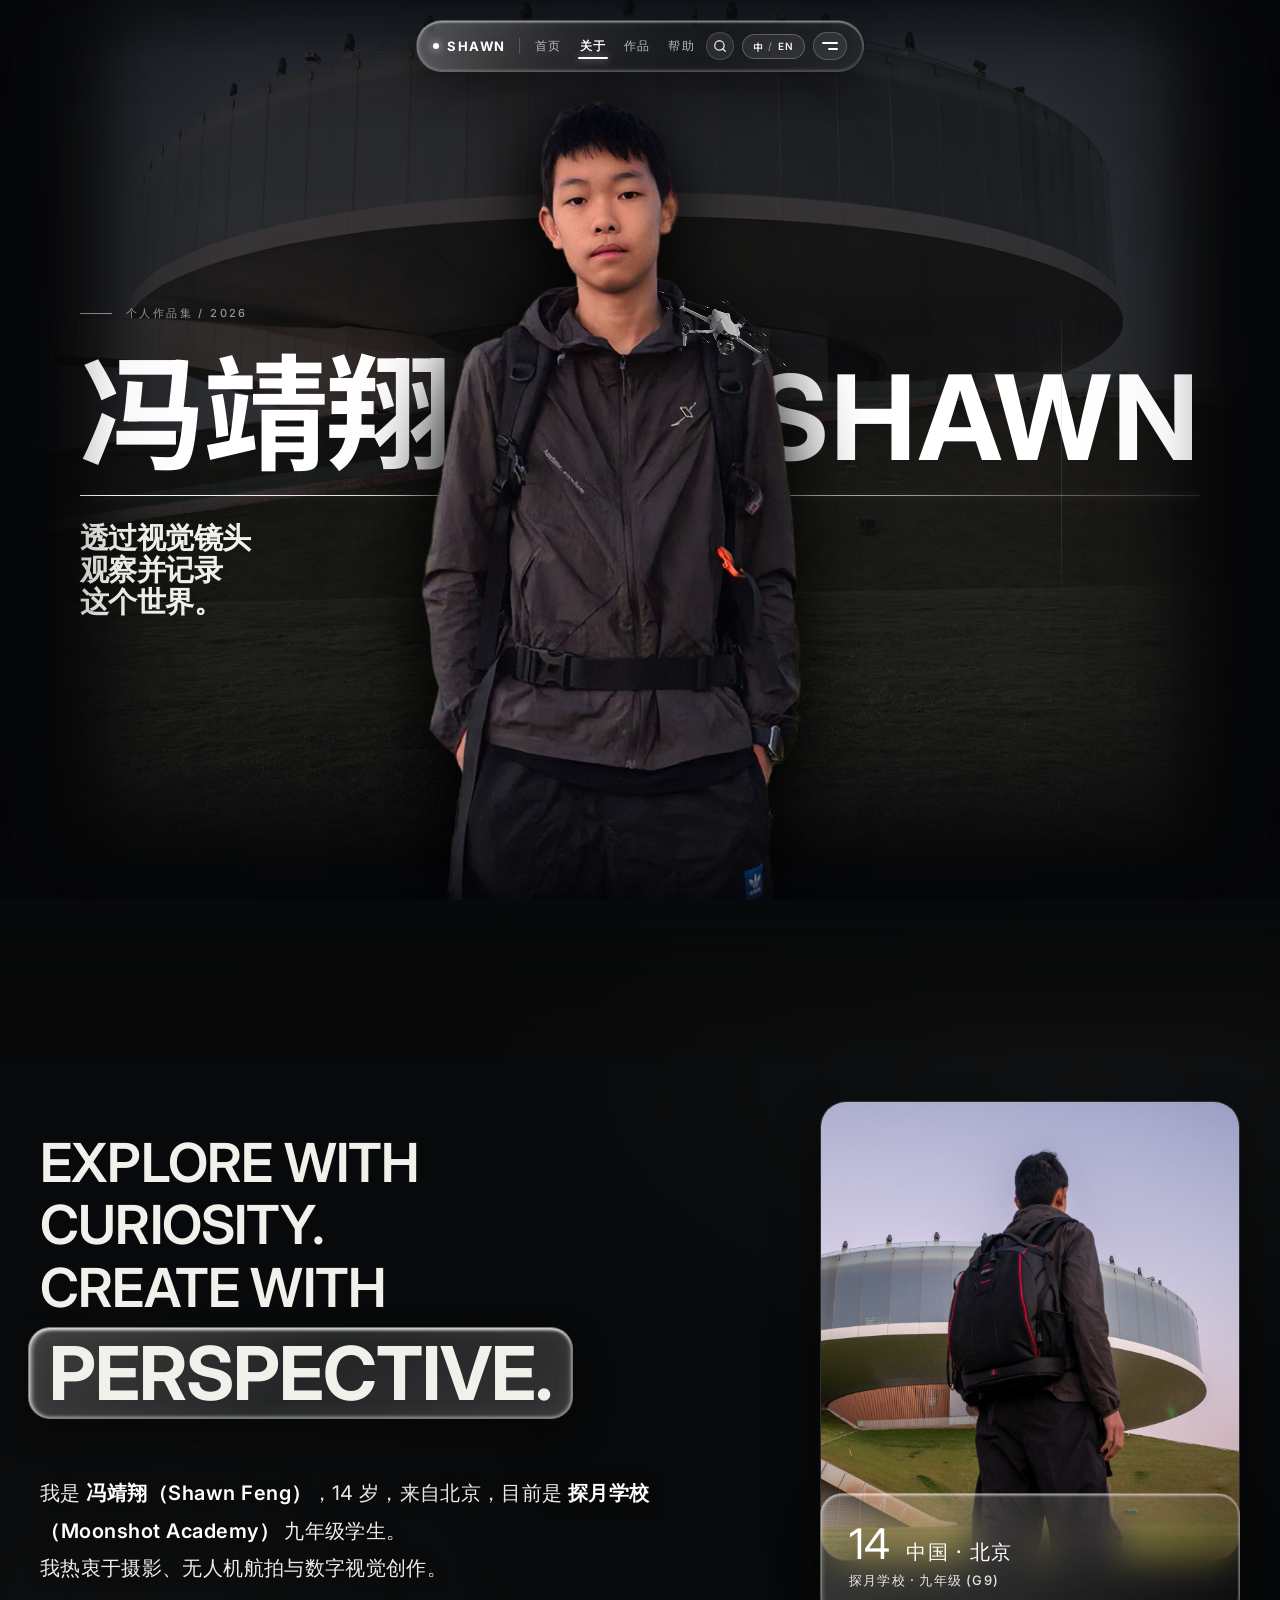
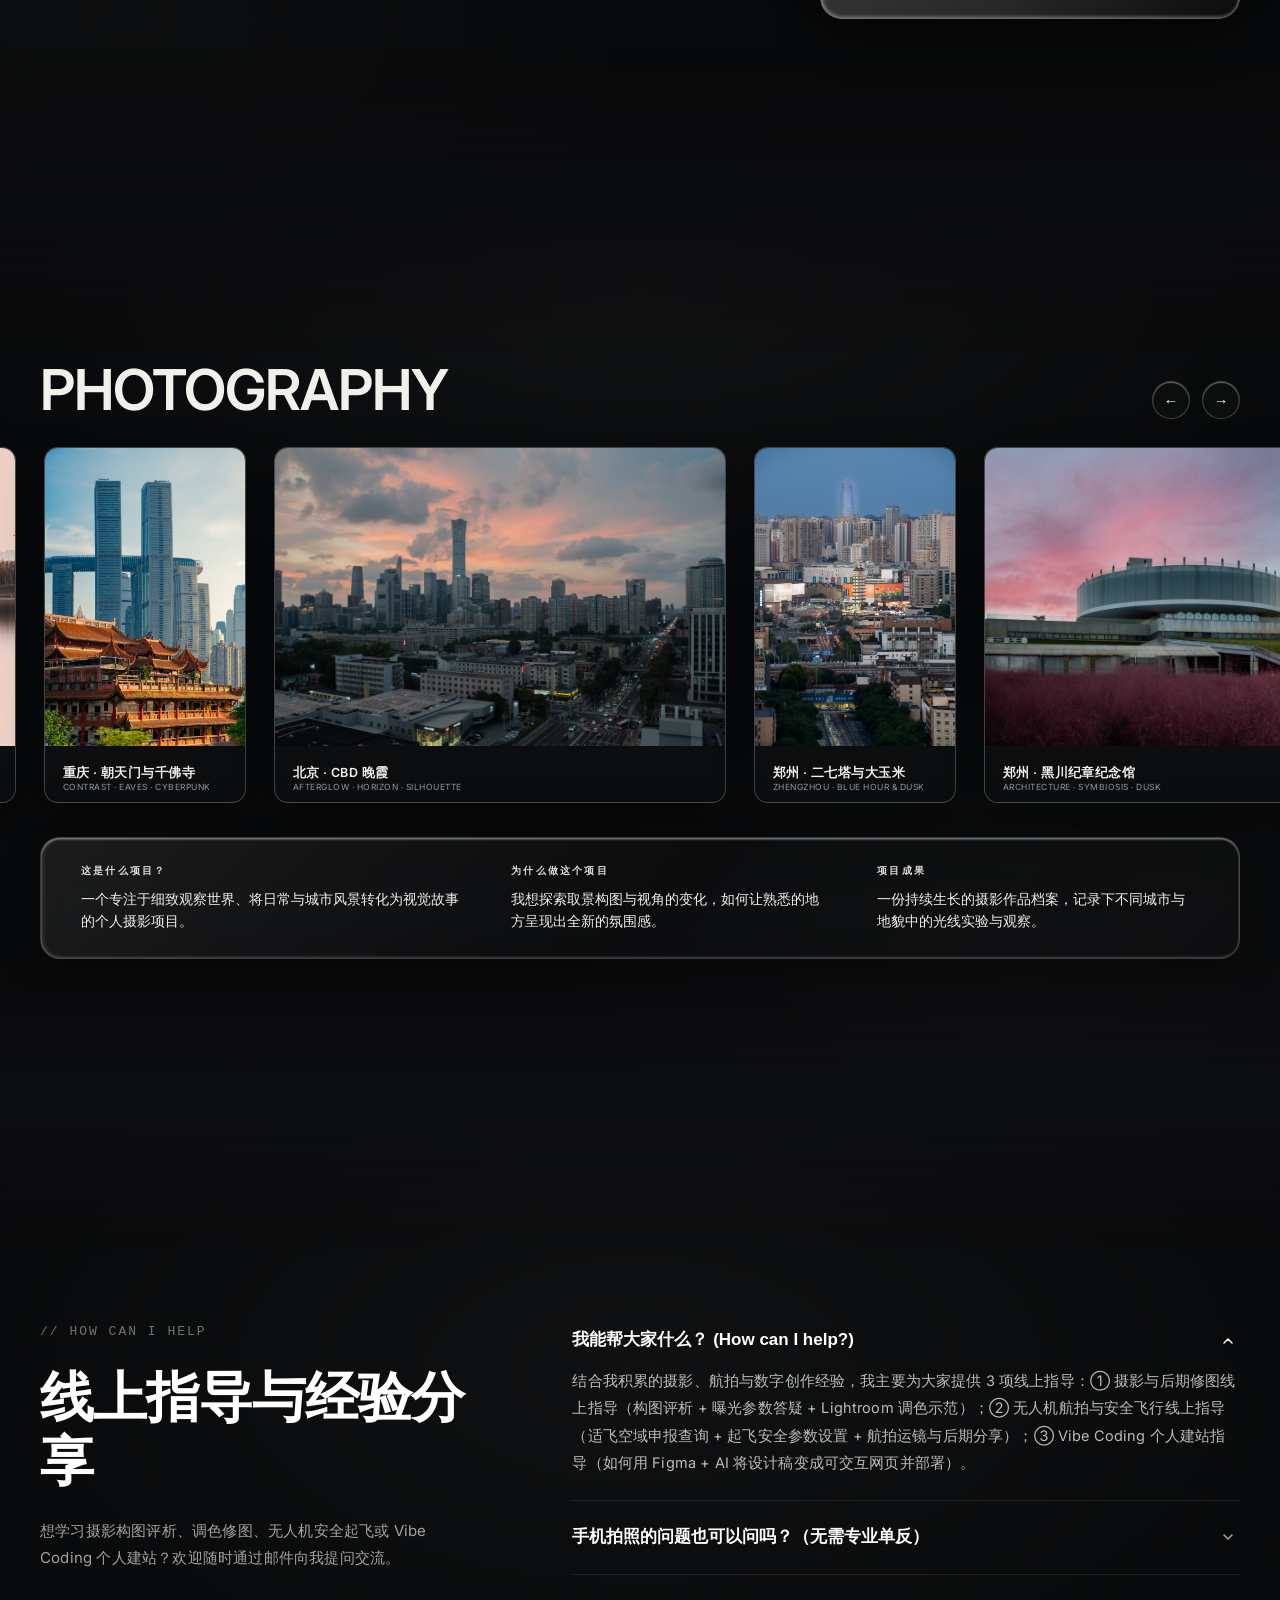
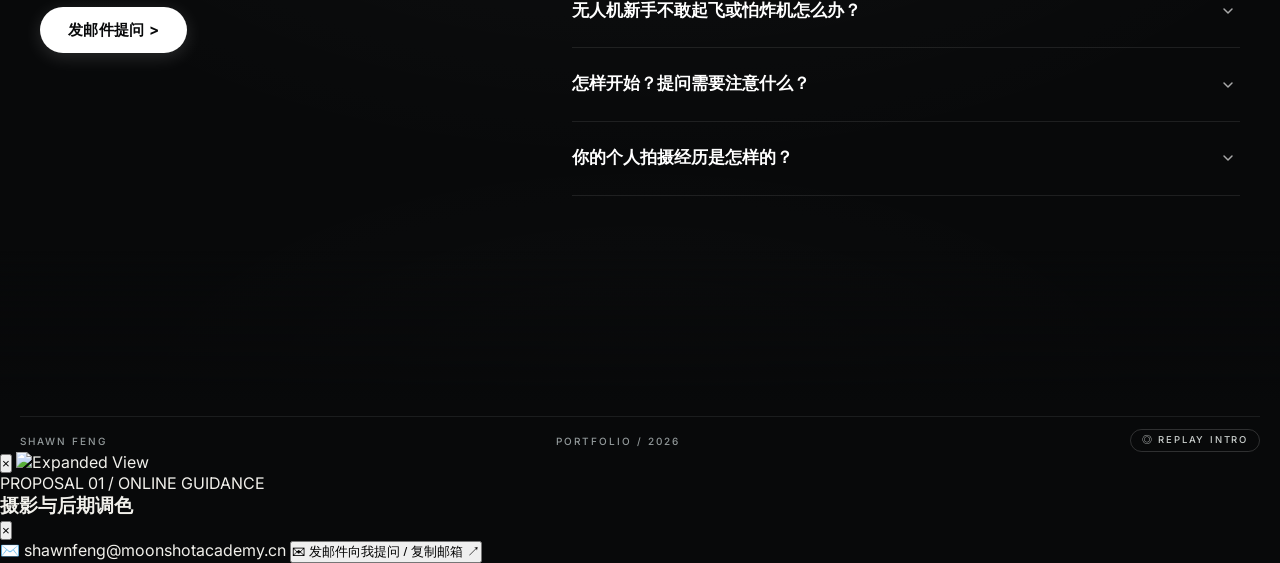
==== commit 06ec04da: "feat: add 2-bar menu icon to navbar and brutalist fullscreen navigation drawer" ====
--- a/index.html
+++ b/index.html
@@ -60,6 +60,10 @@
       <button type="button" class="nav-lang-btn" aria-label="Switch Language / 切换语言">
         <span class="lang-opt" data-lang="zh">中</span><span class="lang-sep">/</span><span class="lang-opt" data-lang="en">EN</span>
       </button>
+      <button type="button" class="nav-menu-btn" id="nav-menu-btn" aria-label="打开全屏导航菜单 / Open Fullscreen Menu" title="打开全屏导航菜单" aria-expanded="false" aria-controls="fullscreen-nav-drawer">
+        <span class="menu-bar menu-bar--top"></span>
+        <span class="menu-bar menu-bar--bottom"></span>
+      </button>
     </div>
   </header>
 
@@ -776,6 +780,71 @@
   </div>
 
   <!-- ==========================================================================
+       Fullscreen Brutalist Navigation Drawer (Image 1 & Image 2 Style)
+       ========================================================================== -->
+  <div id="fullscreen-nav-drawer" class="fullscreen-nav-drawer" role="dialog" aria-modal="true" aria-hidden="true">
+    <div class="drawer-header-bar">
+      <div class="drawer-brand-col">
+        <span class="drawer-brand-letter">S</span>
+      </div>
+      <div class="drawer-ticker-col">
+        <span class="drawer-ticker-muted">SEE </span><span class="drawer-ticker-bold">THE WORLD</span><span class="drawer-cursor-block" aria-hidden="true"></span>
+      </div>
+      <div class="drawer-actions-col">
+        <button type="button" class="drawer-close-btn" id="drawer-close-btn" aria-label="关闭全屏菜单 / Close Menu">
+          <span class="drawer-close-text">CLOSE</span>
+          <span class="drawer-close-icon">&times;</span>
+        </button>
+      </div>
+    </div>
+
+    <div class="drawer-content-body">
+      <!-- Left Column: Giant Numbered Navigation List -->
+      <nav class="drawer-menu-list" role="navigation" aria-label="全屏大字号导航">
+        <a href="#section-work" class="drawer-menu-item" data-drawer-index="0" data-nav-target="section-work">
+          <span class="drawer-item-num">01</span>
+          <span class="drawer-item-title">PHOTOGRAPHY</span>
+        </a>
+        <a href="#section-about" class="drawer-menu-item active" data-drawer-index="1" data-nav-target="section-about">
+          <span class="drawer-item-num">02</span>
+          <span class="drawer-item-title">ABOUT &amp; BIO</span>
+        </a>
+        <a href="#section-help" class="drawer-menu-item" data-drawer-index="2" data-nav-target="section-help">
+          <span class="drawer-item-num">03</span>
+          <span class="drawer-item-title">HOW I CAN HELP</span>
+        </a>
+        <a href="#section-help" class="drawer-menu-item" data-drawer-index="3" data-nav-target="section-help" data-open-faq="true">
+          <span class="drawer-item-num">04</span>
+          <span class="drawer-item-title">FAQ</span>
+        </a>
+        <a href="mailto:18311181503@163.com" class="drawer-menu-item" data-drawer-index="4">
+          <span class="drawer-item-num">05</span>
+          <span class="drawer-item-title">GET IN TOUCH</span>
+        </a>
+      </nav>
+
+      <!-- Right Column: Interactive Context Preview Card & Sublinks (Matching Image 1) -->
+      <div class="drawer-preview-col">
+        <div class="drawer-preview-card" id="drawer-preview-card">
+          <p class="drawer-card-text" id="drawer-card-text">
+            冯靖翔 (Shawn Feng) · 探月学校 Moonshot Academy 九年级（G9）。热爱数字与视觉创作，专注于城市建筑风光、无人机航拍及 Vibe Coding 建站实践。
+          </p>
+          <div class="drawer-card-action">
+            <a href="mailto:18311181503@163.com" class="drawer-card-btn" id="drawer-card-btn">Email Shawn &rarr;</a>
+          </div>
+        </div>
+
+        <div class="drawer-sublinks-row">
+          <a href="mailto:18311181503@163.com" class="drawer-sublink">EMAIL</a>
+          <a href="#section-about" class="drawer-sublink" data-nav-target="section-about">ABOUT PAGE</a>
+          <a href="project-detail.html" class="drawer-sublink">WORK DETAILS</a>
+          <a href="#section-help" class="drawer-sublink" data-nav-target="section-help">HELP DOCUMENT</a>
+        </div>
+      </div>
+    </div>
+  </div>
+
+  <!-- ==========================================================================
        Spotlight Command Palette Search Modal (#site-search-modal)
        ========================================================================== -->
   <div id="site-search-modal" class="site-search-modal" role="dialog" aria-modal="true" aria-hidden="true">
--- a/site.css
+++ b/site.css
@@ -1,4 +1,4 @@
-﻿/* ==========================================================================
+/* ==========================================================================
    Shawn Feng Portfolio — Minimalist Liquid Glass Editorial
    Global Design System, Liquid Glass & Interactive Drone (site.css)
    ========================================================================== */
@@ -2051,8 +2051,8 @@
   top: 20px !important;
   left: 50% !important;
   transform: translateX(-50%) !important;
-  width: clamp(390px, 33.33vw, 530px) !important;
-  max-width: 530px !important;
+  width: clamp(430px, 35vw, 580px) !important;
+  max-width: 580px !important;
   height: 52px !important;
   margin: 0 !important;
   padding: 0 16px !important;
@@ -2724,3 +2724,357 @@
   opacity: 1;
 }
 
+
+/* ==========================================================================
+   Minimalist 2-Bar Fullscreen Menu Toggle (Image 2 Style)
+   ========================================================================== */
+.nav-menu-btn {
+  appearance: none !important;
+  border: 1px solid rgba(255, 255, 255, 0.20) !important;
+  background: rgba(255, 255, 255, 0.08) !important;
+  color: #FFFFFF !important;
+  width: 34px !important;
+  height: 28px !important;
+  border-radius: 999px !important;
+  display: inline-flex !important;
+  flex-direction: column !important;
+  align-items: flex-end !important;
+  justify-content: center !important;
+  gap: 4.5px !important;
+  padding: 0 8px !important;
+  cursor: pointer !important;
+  flex-shrink: 0 !important;
+  transition: all var(--transition-fast) !important;
+}
+
+.nav-menu-btn:hover {
+  background: rgba(255, 255, 255, 0.22) !important;
+  border-color: rgba(255, 255, 255, 0.45) !important;
+  box-shadow: 0 0 10px rgba(255, 255, 255, 0.3) !important;
+  transform: translateY(-1px) !important;
+}
+
+.nav-menu-btn .menu-bar {
+  display: block !important;
+  height: 1.5px !important;
+  background: #FFFFFF !important;
+  border-radius: 1px !important;
+  pointer-events: none !important;
+  transition: width 0.2s cubic-bezier(0.16, 1, 0.3, 1), transform 0.2s ease !important;
+}
+
+.nav-menu-btn .menu-bar--top {
+  width: 16px !important;
+}
+
+.nav-menu-btn .menu-bar--bottom {
+  width: 10px !important;
+}
+
+.nav-menu-btn:hover .menu-bar--bottom {
+  width: 16px !important;
+}
+
+/* ==========================================================================
+   Fullscreen Brutalist Navigation Drawer (Image 1 & Image 2)
+   - Header Bar matching Image 2: [S] | SEE THE WORLD ▋ | [CLOSE]
+   - Body matching Image 1: 01-05 Giant Typography (Left) + Context Preview Card (Right)
+   ========================================================================== */
+.fullscreen-nav-drawer {
+  position: fixed;
+  inset: 0;
+  z-index: 9995;
+  background: #08090A;
+  display: flex;
+  flex-direction: column;
+  justify-content: space-between;
+  opacity: 0;
+  visibility: hidden;
+  pointer-events: none;
+  transition: opacity 0.35s cubic-bezier(0.16, 1, 0.3, 1),
+              visibility 0.35s ease;
+  overflow-y: auto;
+  box-sizing: border-box;
+  user-select: none;
+  -webkit-user-select: none;
+}
+
+.fullscreen-nav-drawer.is-open {
+  opacity: 1;
+  visibility: visible;
+  pointer-events: auto;
+}
+
+/* Subtle digital grid backdrop for drawer */
+.fullscreen-nav-drawer::before {
+  content: "";
+  position: absolute;
+  inset: 0;
+  background-image:
+    linear-gradient(to right, rgba(255, 255, 255, 0.02) 1px, transparent 1px),
+    linear-gradient(to bottom, rgba(255, 255, 255, 0.02) 1px, transparent 1px);
+  background-size: 32px 32px;
+  pointer-events: none;
+  z-index: 1;
+}
+
+/* Header Bar inside Drawer matching Image 2 */
+.drawer-header-bar {
+  position: relative;
+  z-index: 10;
+  display: flex;
+  align-items: center;
+  justify-content: space-between;
+  padding: 32px 64px 24px;
+  border-bottom: 1px solid rgba(255, 255, 255, 0.07);
+}
+
+.drawer-brand-letter {
+  font-family: 'Inter', sans-serif;
+  font-size: 26px;
+  font-weight: 900;
+  color: #FFFFFF;
+  letter-spacing: 0.5px;
+}
+
+.drawer-ticker-col {
+  display: flex;
+  align-items: center;
+  gap: 6px;
+  font-family: 'SF Mono', 'JetBrains Mono', Menlo, Consolas, monospace;
+  font-size: 13.5px;
+  letter-spacing: 3.5px;
+}
+
+.drawer-ticker-muted {
+  color: rgba(255, 255, 255, 0.42);
+  font-weight: 500;
+}
+
+.drawer-ticker-bold {
+  color: #FFFFFF;
+  font-weight: 700;
+}
+
+.drawer-cursor-block {
+  display: inline-block;
+  width: 8.5px;
+  height: 17px;
+  background: rgba(255, 255, 255, 0.6);
+  margin-left: 4px;
+  animation: cursorBlink 1s infinite steps(1);
+}
+
+@keyframes cursorBlink {
+  0%, 49% { opacity: 1; }
+  50%, 100% { opacity: 0; }
+}
+
+.drawer-close-btn {
+  background: rgba(255, 255, 255, 0.06);
+  border: 1px solid rgba(255, 255, 255, 0.18);
+  color: rgba(255, 255, 255, 0.85);
+  font-family: 'SF Mono', 'JetBrains Mono', Menlo, monospace;
+  font-size: 11px;
+  font-weight: 600;
+  letter-spacing: 2px;
+  padding: 8px 18px;
+  border-radius: 999px;
+  cursor: pointer;
+  display: inline-flex;
+  align-items: center;
+  gap: 8px;
+  transition: all 0.2s ease;
+}
+
+.drawer-close-btn:hover {
+  background: #FFFFFF;
+  color: #08090A;
+  border-color: #FFFFFF;
+  box-shadow: 0 0 16px rgba(255, 255, 255, 0.35);
+}
+
+.drawer-close-icon {
+  font-size: 16px;
+  line-height: 1;
+}
+
+/* Content Body: Left Column + Right Column */
+.drawer-content-body {
+  position: relative;
+  z-index: 10;
+  flex: 1;
+  display: flex;
+  align-items: center;
+  justify-content: space-between;
+  padding: 40px 64px 56px;
+  max-width: 1440px;
+  width: 100%;
+  margin: 0 auto;
+  box-sizing: border-box;
+  gap: 60px;
+}
+
+/* Left Column: Giant Numbered Navigation List (Image 1) */
+.drawer-menu-list {
+  display: flex;
+  flex-direction: column;
+  gap: 12px;
+  flex: 1.15;
+}
+
+.drawer-menu-item {
+  display: inline-flex;
+  align-items: baseline;
+  text-decoration: none;
+  color: rgba(255, 255, 255, 0.22);
+  transition: color 0.24s cubic-bezier(0.16, 1, 0.3, 1),
+              transform 0.24s cubic-bezier(0.16, 1, 0.3, 1);
+  padding: 4px 0;
+  cursor: pointer;
+}
+
+.drawer-item-num {
+  font-family: 'SF Mono', 'JetBrains Mono', Menlo, Consolas, monospace;
+  font-size: clamp(13px, 1.1vw, 17px);
+  font-weight: 600;
+  letter-spacing: 1.5px;
+  color: rgba(255, 255, 255, 0.32);
+  margin-right: 24px;
+  width: 28px;
+  flex-shrink: 0;
+  transition: color 0.24s ease;
+}
+
+.drawer-item-title {
+  font-family: 'Inter', -apple-system, BlinkMacSystemFont, sans-serif;
+  font-size: clamp(40px, 5.2vw, 76px);
+  font-weight: 900;
+  letter-spacing: -0.025em;
+  line-height: 1.08;
+  text-transform: uppercase;
+}
+
+.drawer-menu-item:hover,
+.drawer-menu-item.active {
+  color: #FFFFFF;
+  transform: translateX(10px);
+}
+
+.drawer-menu-item:hover .drawer-item-num,
+.drawer-menu-item.active .drawer-item-num {
+  color: #FFFFFF;
+}
+
+.drawer-menu-item.active .drawer-item-title {
+  text-shadow: 0 0 32px rgba(255, 255, 255, 0.22);
+}
+
+/* Right Column: Context Preview Card (Image 1) */
+.drawer-preview-col {
+  flex: 0.85;
+  display: flex;
+  flex-direction: column;
+  align-items: flex-start;
+  justify-content: center;
+}
+
+.drawer-preview-card {
+  background: rgba(255, 255, 255, 0.035);
+  border: 1px solid rgba(255, 255, 255, 0.09);
+  border-radius: 18px;
+  padding: 32px 34px;
+  width: 100%;
+  max-width: 440px;
+  box-sizing: border-box;
+  box-shadow: 0 16px 40px rgba(0, 0, 0, 0.55);
+  backdrop-filter: blur(20px);
+  -webkit-backdrop-filter: blur(20px);
+  transition: border-color 0.3s ease, transform 0.3s ease;
+}
+
+.drawer-preview-card:hover {
+  border-color: rgba(255, 255, 255, 0.16);
+}
+
+.drawer-card-text {
+  font-family: 'Inter', 'Noto Sans SC', sans-serif;
+  font-size: 14.5px;
+  font-weight: 400;
+  line-height: 1.75;
+  color: rgba(241, 240, 235, 0.88);
+  margin: 0 0 24px;
+  min-height: 72px;
+  transition: opacity 0.18s ease;
+}
+
+.drawer-card-btn {
+  display: inline-flex;
+  align-items: center;
+  justify-content: center;
+  background: #FFFFFF;
+  color: #08090A;
+  font-family: 'Inter', sans-serif;
+  font-size: 13.5px;
+  font-weight: 600;
+  letter-spacing: 0.2px;
+  padding: 11px 24px;
+  border-radius: 999px;
+  text-decoration: none;
+  cursor: pointer;
+  transition: all 0.2s cubic-bezier(0.16, 1, 0.3, 1);
+  box-shadow: 0 4px 14px rgba(255, 255, 255, 0.12);
+}
+
+.drawer-card-btn:hover {
+  background: #EDEDED;
+  transform: translateY(-2px);
+  box-shadow: 0 8px 24px rgba(255, 255, 255, 0.28);
+}
+
+/* Quick Sublinks beneath the Card (Image 1) */
+.drawer-sublinks-row {
+  display: flex;
+  align-items: center;
+  flex-wrap: wrap;
+  gap: 20px;
+  margin-top: 24px;
+  padding-left: 6px;
+}
+
+.drawer-sublink {
+  font-family: 'SF Mono', 'JetBrains Mono', Menlo, monospace;
+  font-size: 11px;
+  font-weight: 500;
+  letter-spacing: 1.8px;
+  color: rgba(255, 255, 255, 0.42);
+  text-decoration: none;
+  text-transform: uppercase;
+  transition: color 0.2s ease;
+}
+
+.drawer-sublink:hover {
+  color: #FFFFFF;
+}
+
+/* Responsive Layout */
+@media (max-width: 960px) {
+  .drawer-header-bar {
+    padding: 20px 24px;
+  }
+  .drawer-content-body {
+    flex-direction: column;
+    padding: 24px;
+    gap: 36px;
+    align-items: flex-start;
+  }
+  .drawer-menu-item {
+    padding: 2px 0;
+  }
+  .drawer-item-title {
+    font-size: clamp(30px, 8vw, 48px);
+  }
+  .drawer-preview-card {
+    max-width: 100%;
+  }
+}
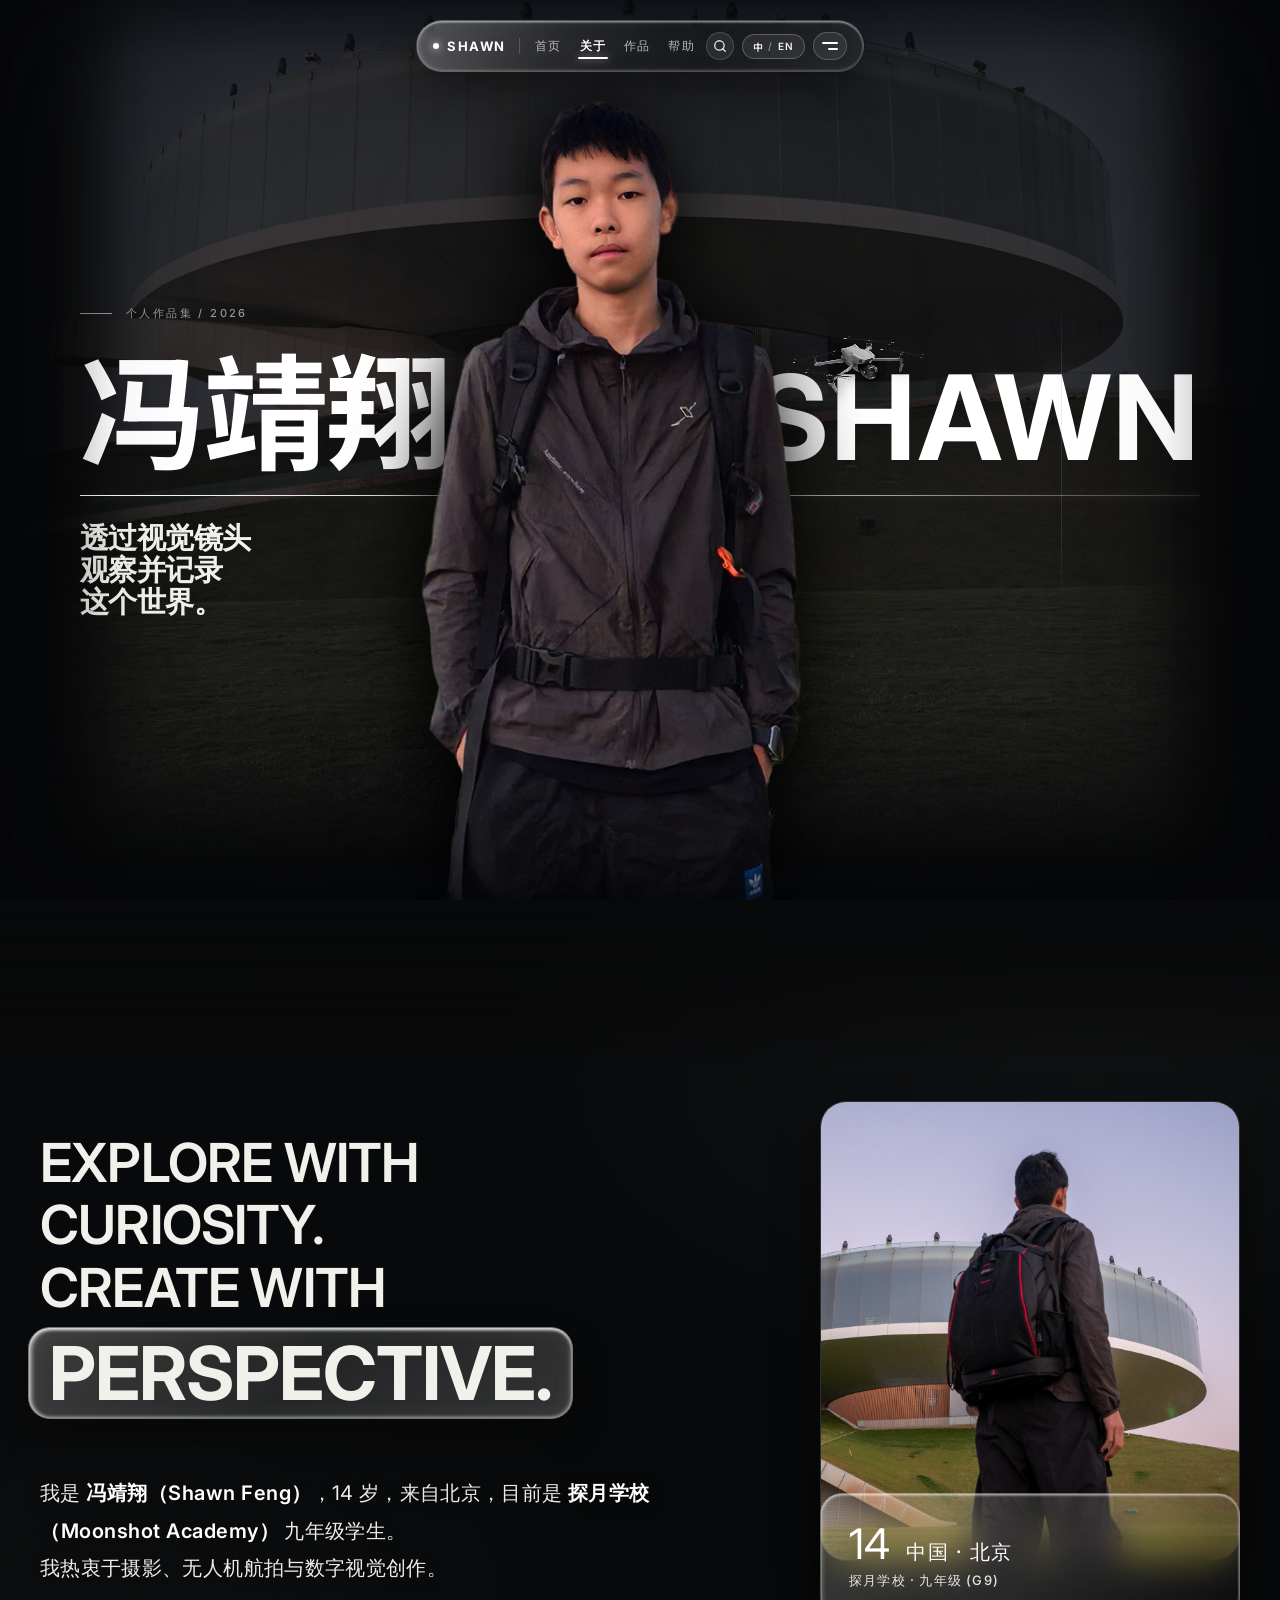
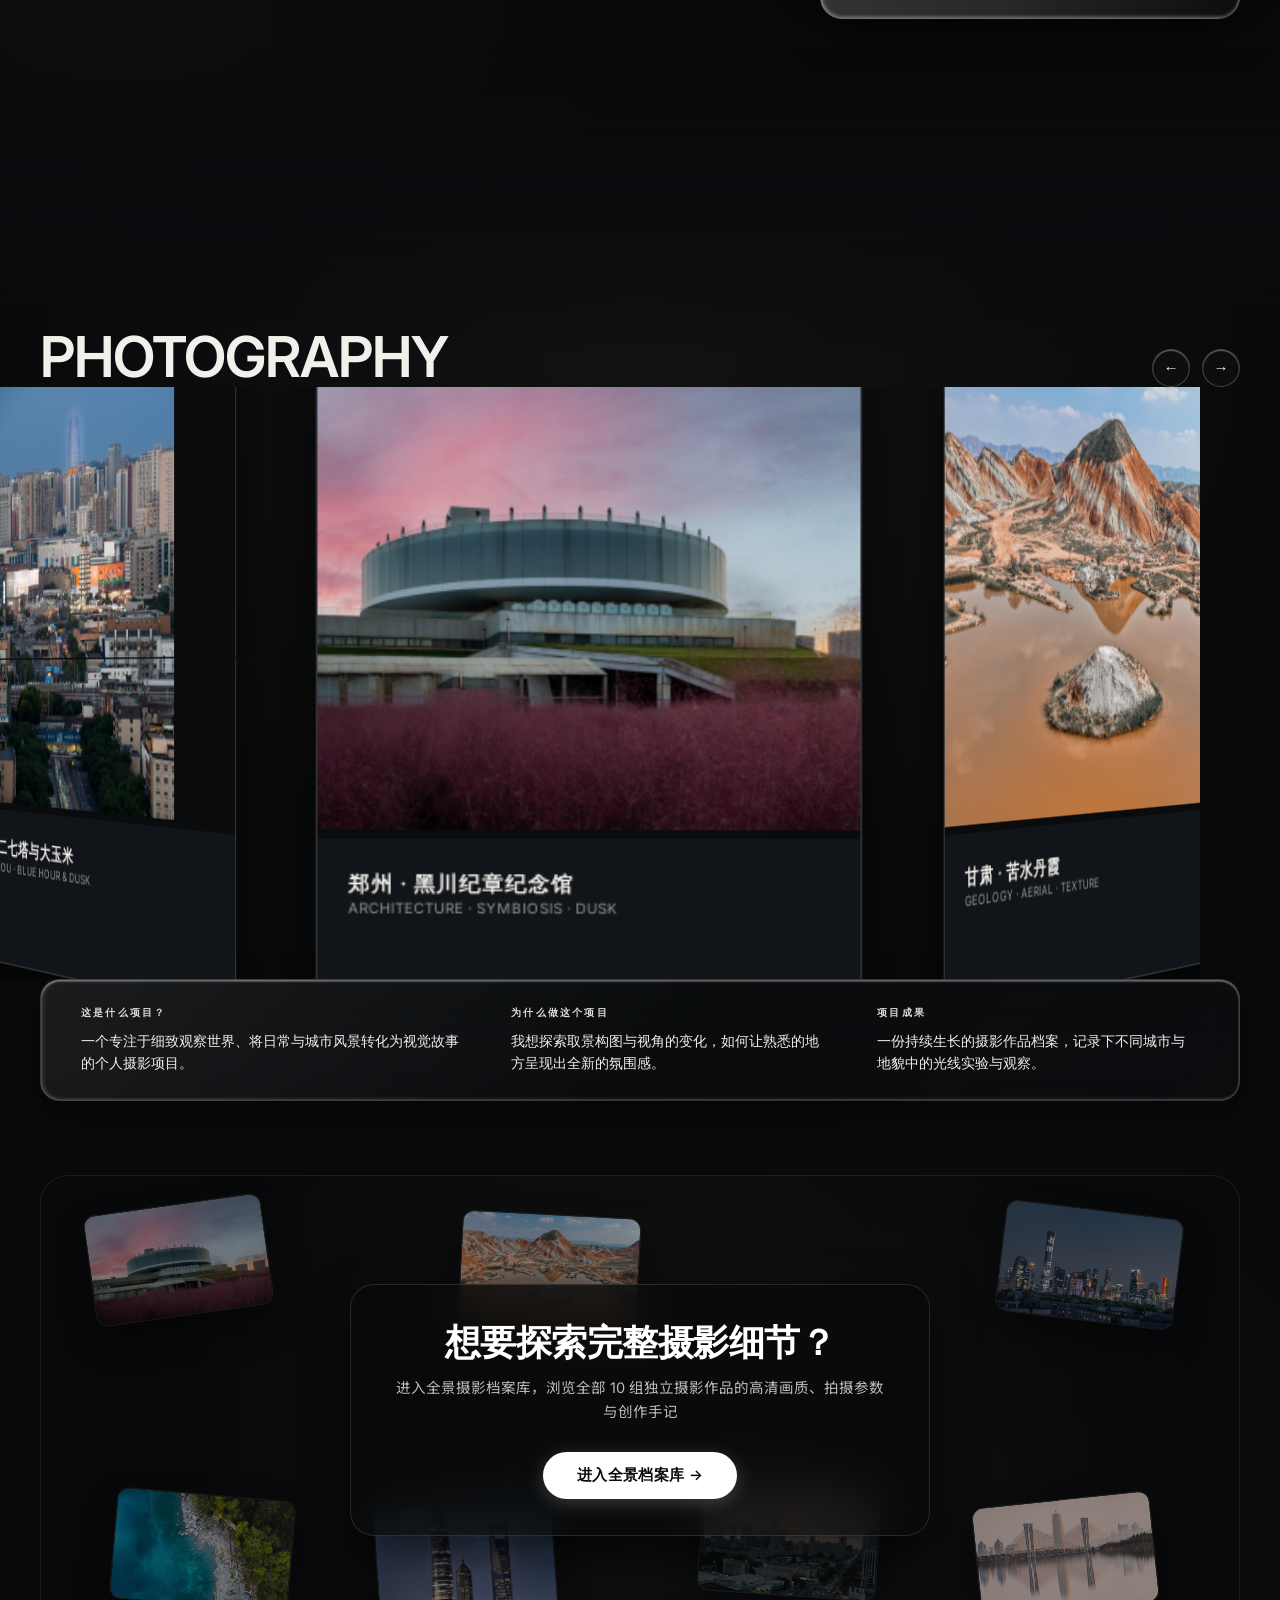
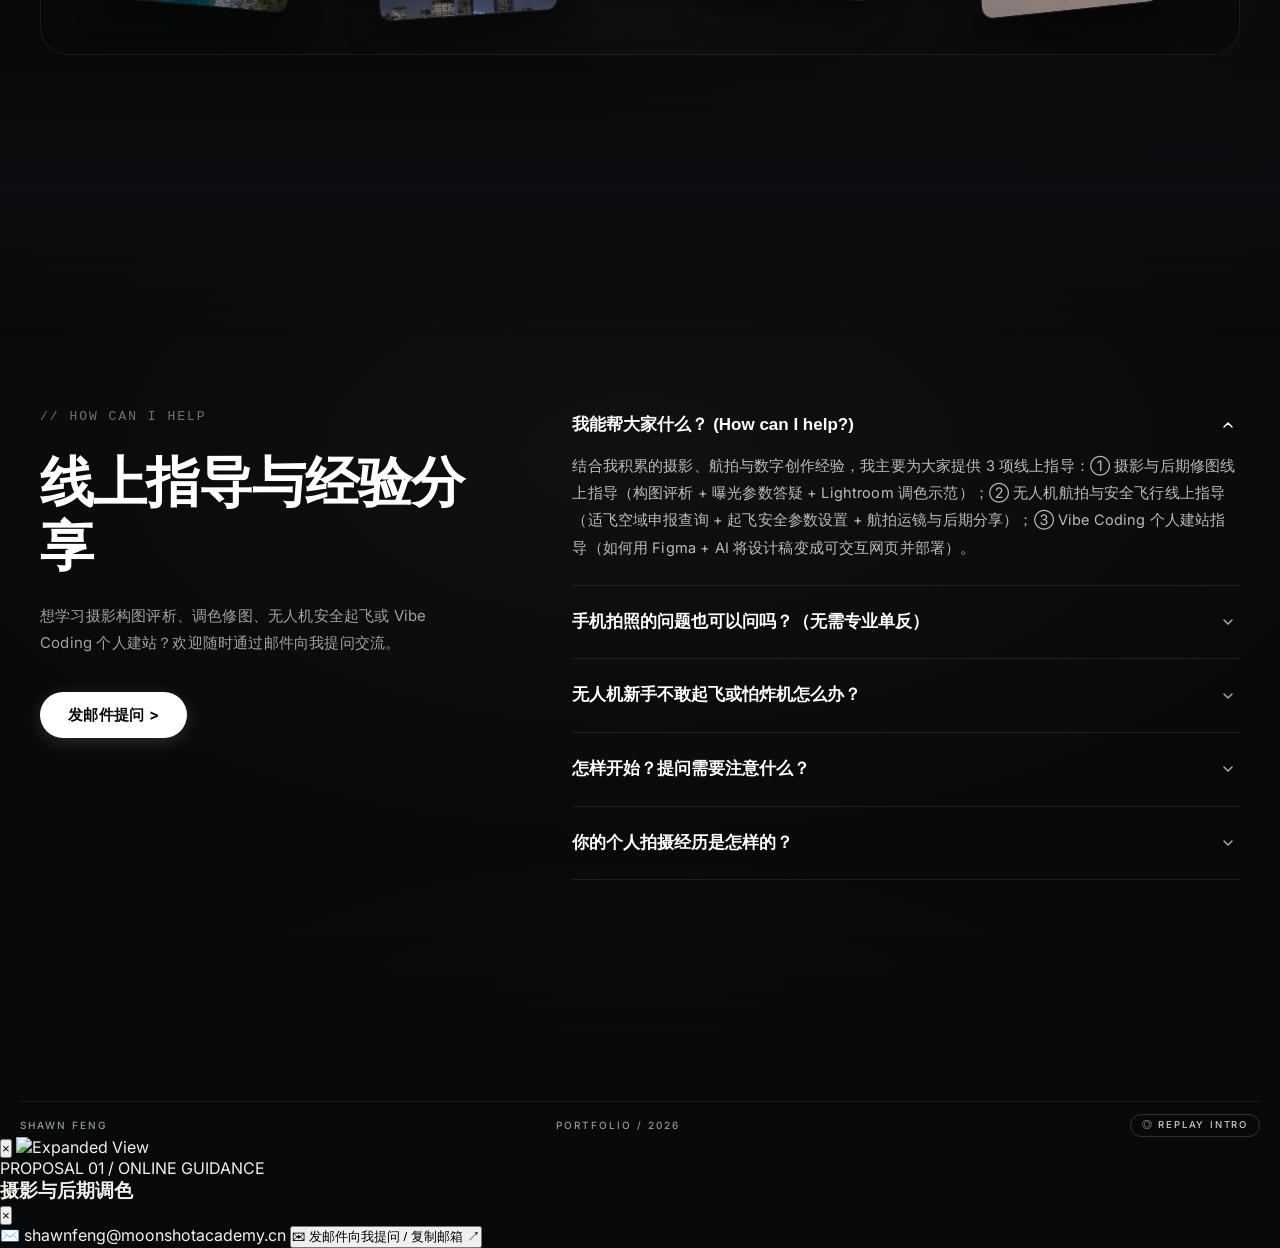
==== commit e2ff154c: "feat: add Microdose Studio 3D rotating carousel, curation showcase section, and full archive modal" ====
--- a/index.html
+++ b/index.html
@@ -163,6 +163,9 @@
 
       <!-- Infinite Ring Photography Exhibition Gallery (10 Series) -->
       <div class="projects-gallery-section" aria-label="Photography Exhibition Gallery">
+        <div class="cylinder-drag-badge" id="cylinder-drag-badge" aria-hidden="true">
+          <span>Drag</span>
+        </div>
         <div class="projects-gallery-viewport" id="projects-gallery-viewport">
           <div class="projects-gallery-track" id="projects-gallery-track">
             <!-- 01: Project 1.png (郑州黑川纪章纪念馆) -->
@@ -311,6 +314,51 @@
               一份持续生长的摄影作品档案，记录下不同城市与地貌中的光线实验与观察。
             </p>
           </div>
+        </div>
+      </div>
+
+      <!-- ==========================================================================
+           Curation Archive Showcase Section (Matching Image 2)
+           - Floating photo cards collage scattered around the borders
+           - Centered callout: "Ready for the full collection?" + "Enter Full Archive →" button
+           ========================================================================== -->
+      <div class="curation-showcase-section" id="curation-showcase-section">
+        <!-- Floating scattered decorative photo preview cards around borders -->
+        <div class="scattered-cards-backdrop" aria-hidden="true">
+          <div class="scatter-card scatter-card-1">
+            <img src="Project pictures/Project 1.png" alt="Zhengzhou Architecture" loading="lazy">
+          </div>
+          <div class="scatter-card scatter-card-2">
+            <img src="Project pictures/Project 2.jpg" alt="Danxia Aerial" loading="lazy">
+          </div>
+          <div class="scatter-card scatter-card-3">
+            <img src="Project pictures/Project 3.png" alt="Beijing CBD" loading="lazy">
+          </div>
+          <div class="scatter-card scatter-card-4">
+            <img src="Project pictures/project 5.jpg" alt="Jiuzhaigou Aerial" loading="lazy">
+          </div>
+          <div class="scatter-card scatter-card-5">
+            <img src="Project pictures/project 6.jpg" alt="Lujiazui Skyline" loading="lazy">
+          </div>
+          <div class="scatter-card scatter-card-6">
+            <img src="Project pictures/project 7.jpg" alt="Longhu Park" loading="lazy">
+          </div>
+          <div class="scatter-card scatter-card-7">
+            <img src="Project pictures/project 9.jpg" alt="CBD Twilight" loading="lazy">
+          </div>
+        </div>
+
+        <!-- Center Callout Box matching Image 2 -->
+        <div class="curation-callout-card" id="curation-callout-card">
+          <h3 class="curation-callout-title" data-i18n-zh="想要探索完整摄影细节？" data-i18n-en="Ready for the full collection?">
+            想要探索完整摄影细节？
+          </h3>
+          <p class="curation-callout-desc" data-i18n-zh="进入全景摄影档案库，浏览全部 10 组独立摄影作品的高清画质、拍摄参数与创作手记" data-i18n-en="Visit the Full Archive to explore all 10 series in high resolution with complete EXIF parameters and editorial stories.">
+            进入全景摄影档案库，浏览全部 10 组独立摄影作品的高清画质、拍摄参数与创作手记
+          </p>
+          <button type="button" class="curation-enter-btn" id="open-archive-modal-btn" aria-label="进入全景档案库">
+            <span class="enter-btn-text" data-i18n-zh="进入全景档案库 →" data-i18n-en="Enter Full Archive →">进入全景档案库 →</span>
+          </button>
         </div>
       </div>
     </section>
@@ -777,6 +825,56 @@
   <!-- Copy Success Toast -->
   <div id="help-copy-toast" class="help-toast" role="status" aria-live="polite">
     ✓ 已复制邮箱地址 shawnfeng@moonshotacademy.cn！欢迎随时发邮件获取线上指导
+  </div>
+
+  <!-- ==========================================================================
+       Fullscreen Archive Gallery Modal (Matching Image 3)
+       - Large subtle "ARCHIVE" watermark background
+       - Header with Category Filter Chips (ALL, ARCHITECTURE, AERIAL, BLUE HOUR)
+       - Expansive masonry/grid layout of all 10 series photos
+       - Clicking any photo opens the unchanged #project-lightbox
+       ========================================================================== -->
+  <div id="archive-gallery-modal" class="archive-gallery-modal" role="dialog" aria-modal="true" aria-hidden="true">
+    <div class="archive-modal-backdrop" id="archive-modal-backdrop"></div>
+    <div class="archive-modal-scroll">
+      <div class="archive-modal-content">
+        <!-- Watermark matching "Labs" in Image 3 -->
+        <div class="archive-watermark-bg" aria-hidden="true">ARCHIVE</div>
+
+        <!-- Header Bar -->
+        <header class="archive-modal-header">
+          <div class="archive-header-left">
+            <span class="archive-sys-tag">// FULL CURATION : 10 SERIES ARCHIVE</span>
+            <h2 class="archive-modal-title">PHOTOGRAPHY ARCHIVE</h2>
+          </div>
+
+          <!-- Filter Category Chips -->
+          <div class="archive-filter-chips" id="archive-filter-chips">
+            <button type="button" class="archive-chip active" data-filter="all">ALL / 全部</button>
+            <button type="button" class="archive-chip" data-filter="architecture">ARCHITECTURE / 建筑</button>
+            <button type="button" class="archive-chip" data-filter="aerial">AERIAL / 航拍</button>
+            <button type="button" class="archive-chip" data-filter="blue-hour">BLUE HOUR / 蓝调</button>
+          </div>
+
+          <div class="archive-header-right">
+            <button type="button" class="archive-close-btn" id="archive-close-btn" aria-label="关闭全景档案库 / Close (Esc)">
+              <span>CLOSE // ESC</span>
+              <span class="archive-close-x">&times;</span>
+            </button>
+          </div>
+        </header>
+
+        <!-- Masonry / Expansive Gallery Grid matching Image 3 -->
+        <main class="archive-gallery-grid" id="archive-gallery-grid" role="list">
+          <!-- Live cards rendered via JavaScript -->
+        </main>
+
+        <footer class="archive-modal-footer">
+          <span>SHAWN FENG · INDEPENDENT VISUAL ARCHIVE 2024–2026</span>
+          <span>CLICK ANY PHOTO TO INSPECT FULL EXIF &amp; DETAILS</span>
+        </footer>
+      </div>
+    </div>
   </div>
 
   <!-- ==========================================================================
--- a/site.css
+++ b/site.css
@@ -3078,3 +3078,566 @@
     max-width: 100%;
   }
 }
+
+/* ==========================================================================
+   Subtle White Mouse Trailing Glow Canvas
+   ========================================================================== */
+.cursor-trail-canvas {
+  position: fixed !important;
+  top: 0 !important;
+  left: 0 !important;
+  width: 100vw !important;
+  height: 100vh !important;
+  pointer-events: none !important;
+  z-index: 9998 !important;
+  opacity: 1;
+  transition: opacity 0.3s ease;
+}
+
+/* ==========================================================================
+   Microdose Studio Style 3D Cylindrical Self-Rotating Carousel
+   ========================================================================== */
+.projects-gallery-section {
+  position: relative !important;
+  width: 100% !important;
+  overflow: hidden !important;
+  padding: 24px 0 48px !important;
+}
+
+.projects-gallery-viewport {
+  position: relative !important;
+  width: 100% !important;
+  height: 520px !important;
+  perspective: 1400px !important;
+  perspective-origin: 50% 50% !important;
+  overflow: visible !important;
+  display: flex !important;
+  align-items: center !important;
+  justify-content: center !important;
+  cursor: grab !important;
+}
+
+.projects-gallery-viewport:active {
+  cursor: grabbing !important;
+}
+
+.projects-gallery-track {
+  position: relative !important;
+  width: 320px !important;
+  height: 420px !important;
+  transform-style: preserve-3d !important;
+  will-change: transform !important;
+  margin: 0 auto !important;
+  display: block !important;
+  transform-origin: 50% 50% !important;
+}
+
+.projects-gallery-track .project-card {
+  position: absolute !important;
+  width: 320px !important;
+  height: 420px !important;
+  left: 0 !important;
+  top: 0 !important;
+  margin: 0 !important;
+  border-radius: 18px !important;
+  overflow: hidden !important;
+  background: #111418 !important;
+  border: 1px solid rgba(255, 255, 255, 0.14) !important;
+  box-shadow: 0 16px 44px rgba(0, 0, 0, 0.65) !important;
+  user-select: none !important;
+  -webkit-user-select: none !important;
+  transform-origin: 50% 50% !important;
+  backface-visibility: hidden !important;
+  transition: border-color 0.3s ease, box-shadow 0.3s ease !important;
+}
+
+.projects-gallery-track .project-card:hover {
+  border-color: rgba(255, 255, 255, 0.4) !important;
+  box-shadow: 0 20px 52px rgba(0, 0, 0, 0.8), 0 0 24px rgba(255, 255, 255, 0.12) !important;
+}
+
+.projects-gallery-track .project-card-media {
+  height: 310px !important;
+}
+
+/* Floating "Drag" Cursor Badge (Microdose Studio Style Image 1) */
+.cylinder-drag-badge {
+  position: fixed;
+  width: 72px;
+  height: 72px;
+  border-radius: 50%;
+  background: rgba(255, 255, 255, 0.22);
+  backdrop-filter: blur(12px);
+  -webkit-backdrop-filter: blur(12px);
+  border: 1px solid rgba(255, 255, 255, 0.38);
+  color: #FFFFFF;
+  font-family: 'Inter', sans-serif;
+  font-size: 13.5px;
+  font-weight: 600;
+  letter-spacing: 0.5px;
+  display: flex;
+  align-items: center;
+  justify-content: center;
+  pointer-events: none;
+  z-index: 150;
+  opacity: 0;
+  transform: translate(-50%, -50%) scale(0.6);
+  transition: opacity 0.25s ease, transform 0.2s cubic-bezier(0.16, 1, 0.3, 1);
+  box-shadow: 0 10px 28px rgba(0, 0, 0, 0.45);
+}
+
+.cylinder-drag-badge.is-visible {
+  opacity: 1;
+  transform: translate(-50%, -50%) scale(1);
+}
+
+/* ==========================================================================
+   Curation Showcase Section (Matching Image 2)
+   - Scattered floating photo preview cards around borders
+   - Centered callout: "Ready for the full collection?" + "Enter Full Archive →" button
+   ========================================================================== */
+.curation-showcase-section {
+  position: relative;
+  width: 100%;
+  max-width: 1320px;
+  margin: 56px auto 40px;
+  padding: 80px 32px 90px;
+  box-sizing: border-box;
+  border-radius: 28px;
+  background: radial-gradient(circle at 50% 50%, rgba(255, 255, 255, 0.035) 0%, rgba(8, 9, 10, 0.75) 75%);
+  border: 1px solid rgba(255, 255, 255, 0.08);
+  overflow: hidden;
+  display: flex;
+  align-items: center;
+  justify-content: center;
+  min-height: 480px;
+}
+
+.scattered-cards-backdrop {
+  position: absolute;
+  inset: 0;
+  pointer-events: none;
+  z-index: 1;
+}
+
+.scatter-card {
+  position: absolute;
+  width: clamp(140px, 14vw, 210px);
+  aspect-ratio: 16 / 10;
+  border-radius: 12px;
+  overflow: hidden;
+  border: 1px solid rgba(255, 255, 255, 0.12);
+  box-shadow: 0 16px 36px rgba(0, 0, 0, 0.65);
+  opacity: 0.65;
+  transition: transform 0.45s ease, opacity 0.45s ease;
+  filter: brightness(0.9);
+}
+
+.scatter-card img {
+  width: 100%;
+  height: 100%;
+  object-fit: cover;
+  display: block;
+}
+
+/* Scattered card positions matching Image 2 */
+.scatter-card-1 { top: 6%; left: 4%; transform: rotate(-8deg); }
+.scatter-card-2 { top: 8%; left: 35%; transform: rotate(3deg); }
+.scatter-card-3 { top: 7%; right: 5%; transform: rotate(7deg); }
+.scatter-card-4 { bottom: 10%; left: 6%; transform: rotate(5deg); }
+.scatter-card-5 { bottom: 8%; left: 28%; transform: rotate(-4deg); }
+.scatter-card-6 { bottom: 9%; right: 7%; transform: rotate(-6deg); }
+.scatter-card-7 { bottom: 12%; right: 30%; transform: rotate(4deg); }
+
+.curation-showcase-section:hover .scatter-card {
+  opacity: 0.85;
+}
+.curation-showcase-section:hover .scatter-card-1 { transform: rotate(-10deg) translate(-4px, -4px); }
+.curation-showcase-section:hover .scatter-card-2 { transform: rotate(1deg) translateY(-6px); }
+.curation-showcase-section:hover .scatter-card-3 { transform: rotate(9deg) translate(4px, -4px); }
+.curation-showcase-section:hover .scatter-card-4 { transform: rotate(7deg) translate(-4px, 4px); }
+.curation-showcase-section:hover .scatter-card-5 { transform: rotate(-2deg) translateY(6px); }
+.curation-showcase-section:hover .scatter-card-6 { transform: rotate(-8deg) translate(4px, 4px); }
+.curation-showcase-section:hover .scatter-card-7 { transform: rotate(6deg) translateY(6px); }
+
+/* Center Callout Box matching Image 2 */
+.curation-callout-card {
+  position: relative;
+  z-index: 5;
+  text-align: center;
+  max-width: 580px;
+  margin: 0 auto;
+  padding: 36px 40px;
+  background: rgba(8, 9, 10, 0.78);
+  backdrop-filter: blur(24px);
+  -webkit-backdrop-filter: blur(24px);
+  border: 1px solid rgba(255, 255, 255, 0.12);
+  border-radius: 24px;
+  box-shadow: 0 20px 48px rgba(0, 0, 0, 0.7);
+}
+
+.curation-callout-title {
+  font-family: 'Inter', -apple-system, sans-serif;
+  font-size: clamp(26px, 2.8vw, 38px);
+  font-weight: 700;
+  letter-spacing: -0.015em;
+  color: #FFFFFF;
+  margin: 0 0 12px;
+  line-height: 1.2;
+}
+
+.curation-callout-desc {
+  font-family: 'Inter', 'Noto Sans SC', sans-serif;
+  font-size: 14.5px;
+  font-weight: 400;
+  line-height: 1.65;
+  color: rgba(241, 240, 235, 0.78);
+  margin: 0 0 28px;
+}
+
+.curation-enter-btn {
+  appearance: none;
+  display: inline-flex;
+  align-items: center;
+  justify-content: center;
+  gap: 10px;
+  background: #FFFFFF;
+  color: #08090A;
+  font-family: 'Inter', sans-serif;
+  font-size: 14.5px;
+  font-weight: 600;
+  letter-spacing: 0.3px;
+  padding: 14px 34px;
+  border-radius: 999px;
+  border: none;
+  cursor: pointer;
+  transition: all 0.25s cubic-bezier(0.16, 1, 0.3, 1);
+  box-shadow: 0 4px 18px rgba(255, 255, 255, 0.2);
+}
+
+.curation-enter-btn:hover {
+  background: #E8E8E8;
+  transform: translateY(-2px) scale(1.03);
+  box-shadow: 0 8px 28px rgba(255, 255, 255, 0.35);
+}
+
+/* ==========================================================================
+   Fullscreen Archive Gallery Modal (Matching Image 3)
+   - Large subtle "ARCHIVE" watermark background
+   - Header with Category Filter Chips (ALL, ARCHITECTURE, AERIAL, BLUE HOUR)
+   - Expansive masonry/grid layout of all 10 series photos
+   ========================================================================== */
+.archive-gallery-modal {
+  position: fixed;
+  inset: 0;
+  z-index: 9980;
+  display: flex;
+  flex-direction: column;
+  opacity: 0;
+  visibility: hidden;
+  pointer-events: none;
+  transition: opacity 0.35s cubic-bezier(0.16, 1, 0.3, 1),
+              visibility 0.35s ease;
+  overflow: hidden;
+}
+
+.archive-gallery-modal.is-active {
+  opacity: 1;
+  visibility: visible;
+  pointer-events: auto;
+}
+
+.archive-modal-backdrop {
+  position: absolute;
+  inset: 0;
+  background: rgba(6, 8, 10, 0.94);
+  backdrop-filter: blur(28px);
+  -webkit-backdrop-filter: blur(28px);
+  z-index: 1;
+}
+
+.archive-modal-scroll {
+  position: relative;
+  z-index: 5;
+  width: 100%;
+  height: 100%;
+  overflow-y: auto;
+  overflow-x: hidden;
+  padding: 24px 32px 64px;
+  box-sizing: border-box;
+}
+
+.archive-modal-content {
+  position: relative;
+  max-width: 1440px;
+  margin: 0 auto;
+}
+
+/* Huge watermark matching "Labs" in Image 3 */
+.archive-watermark-bg {
+  position: fixed;
+  top: 50%;
+  left: 50%;
+  transform: translate(-50%, -50%);
+  font-family: 'Inter', sans-serif;
+  font-size: clamp(120px, 20vw, 280px);
+  font-weight: 900;
+  letter-spacing: -0.04em;
+  color: rgba(255, 255, 255, 0.025);
+  pointer-events: none;
+  user-select: none;
+  z-index: 0;
+  text-align: center;
+  line-height: 1;
+}
+
+.archive-modal-header {
+  position: relative;
+  z-index: 10;
+  display: flex;
+  align-items: center;
+  justify-content: space-between;
+  flex-wrap: wrap;
+  gap: 20px;
+  padding: 16px 0 28px;
+  border-bottom: 1px solid rgba(255, 255, 255, 0.08);
+  margin-bottom: 36px;
+}
+
+.archive-sys-tag {
+  display: block;
+  font-family: 'SF Mono', 'JetBrains Mono', Menlo, monospace;
+  font-size: 11px;
+  letter-spacing: 2.2px;
+  color: rgba(255, 255, 255, 0.45);
+  margin-bottom: 6px;
+}
+
+.archive-modal-title {
+  font-family: 'Inter', sans-serif;
+  font-size: clamp(24px, 2.5vw, 32px);
+  font-weight: 800;
+  letter-spacing: -0.02em;
+  color: #FFFFFF;
+  margin: 0;
+}
+
+/* Category filter chips */
+.archive-filter-chips {
+  display: flex;
+  align-items: center;
+  gap: 8px;
+  flex-wrap: wrap;
+}
+
+.archive-chip {
+  appearance: none;
+  background: rgba(255, 255, 255, 0.06);
+  border: 1px solid rgba(255, 255, 255, 0.16);
+  color: rgba(255, 255, 255, 0.72);
+  font-family: 'SF Mono', 'JetBrains Mono', Menlo, monospace;
+  font-size: 11px;
+  font-weight: 600;
+  letter-spacing: 1.5px;
+  padding: 8px 16px;
+  border-radius: 999px;
+  cursor: pointer;
+  transition: all 0.2s ease;
+}
+
+.archive-chip:hover {
+  background: rgba(255, 255, 255, 0.14);
+  color: #FFFFFF;
+  border-color: rgba(255, 255, 255, 0.32);
+}
+
+.archive-chip.active {
+  background: #FFFFFF;
+  color: #08090A;
+  border-color: #FFFFFF;
+  box-shadow: 0 0 16px rgba(255, 255, 255, 0.4);
+}
+
+.archive-close-btn {
+  background: rgba(255, 255, 255, 0.06);
+  border: 1px solid rgba(255, 255, 255, 0.18);
+  color: rgba(255, 255, 255, 0.85);
+  font-family: 'SF Mono', 'JetBrains Mono', monospace;
+  font-size: 11px;
+  font-weight: 600;
+  letter-spacing: 1.8px;
+  padding: 8px 18px;
+  border-radius: 999px;
+  cursor: pointer;
+  display: inline-flex;
+  align-items: center;
+  gap: 8px;
+  transition: all 0.2s ease;
+}
+
+.archive-close-btn:hover {
+  background: #FFFFFF;
+  color: #08090A;
+  border-color: #FFFFFF;
+}
+
+.archive-gallery-grid {
+  position: relative;
+  z-index: 10;
+  display: grid;
+  grid-template-columns: repeat(auto-fill, minmax(360px, 1fr));
+  gap: 28px;
+  margin-bottom: 48px;
+}
+
+.archive-grid-card {
+  position: relative;
+  background: rgba(255, 255, 255, 0.035);
+  border: 1px solid rgba(255, 255, 255, 0.10);
+  border-radius: 18px;
+  overflow: hidden;
+  cursor: pointer;
+  transition: transform 0.3s cubic-bezier(0.16, 1, 0.3, 1),
+              border-color 0.3s ease,
+              box-shadow 0.3s ease;
+  box-shadow: 0 14px 32px rgba(0, 0, 0, 0.5);
+}
+
+.archive-grid-card:hover {
+  transform: translateY(-6px);
+  border-color: rgba(255, 255, 255, 0.35);
+  box-shadow: 0 22px 48px rgba(0, 0, 0, 0.75), 0 0 20px rgba(255, 255, 255, 0.12);
+}
+
+.archive-card-thumb {
+  position: relative;
+  width: 100%;
+  aspect-ratio: 16 / 10;
+  overflow: hidden;
+  background: #101419;
+}
+
+.archive-card-thumb img {
+  width: 100%;
+  height: 100%;
+  object-fit: cover;
+  display: block;
+  transition: transform 0.6s cubic-bezier(0.16, 1, 0.3, 1);
+}
+
+.archive-grid-card:hover .archive-card-thumb img {
+  transform: scale(1.05);
+}
+
+.archive-card-hover-overlay {
+  position: absolute;
+  inset: 0;
+  background: rgba(0, 0, 0, 0.36);
+  display: flex;
+  align-items: center;
+  justify-content: center;
+  opacity: 0;
+  transition: opacity 0.25s ease;
+}
+
+.archive-grid-card:hover .archive-card-hover-overlay {
+  opacity: 1;
+}
+
+.archive-inspect-badge {
+  background: #FFFFFF;
+  color: #08090A;
+  font-family: 'SF Mono', 'JetBrains Mono', monospace;
+  font-size: 11px;
+  font-weight: 700;
+  letter-spacing: 1.5px;
+  padding: 8px 18px;
+  border-radius: 999px;
+  box-shadow: 0 4px 16px rgba(0, 0, 0, 0.4);
+}
+
+.archive-card-info {
+  padding: 18px 22px 20px;
+}
+
+.archive-card-top-row {
+  display: flex;
+  align-items: center;
+  justify-content: space-between;
+  margin-bottom: 8px;
+}
+
+.archive-card-series {
+  font-family: 'SF Mono', 'JetBrains Mono', monospace;
+  font-size: 10.5px;
+  font-weight: 600;
+  letter-spacing: 1.8px;
+  color: rgba(255, 255, 255, 0.45);
+}
+
+.archive-card-cat {
+  font-family: 'SF Mono', 'JetBrains Mono', monospace;
+  font-size: 10px;
+  letter-spacing: 1.2px;
+  color: rgba(255, 255, 255, 0.32);
+  text-transform: uppercase;
+}
+
+.archive-card-title {
+  font-family: 'Inter', -apple-system, sans-serif;
+  font-size: 16px;
+  font-weight: 700;
+  color: #FFFFFF;
+  margin: 0 0 6px;
+  letter-spacing: -0.01em;
+}
+
+.archive-card-subtitle {
+  font-family: 'SF Mono', 'JetBrains Mono', monospace;
+  font-size: 10.5px;
+  color: rgba(255, 255, 255, 0.42);
+  letter-spacing: 1px;
+  margin: 0;
+}
+
+.archive-modal-footer {
+  position: relative;
+  z-index: 10;
+  display: flex;
+  align-items: center;
+  justify-content: space-between;
+  padding-top: 24px;
+  border-top: 1px solid rgba(255, 255, 255, 0.08);
+  font-family: 'SF Mono', 'JetBrains Mono', monospace;
+  font-size: 11px;
+  letter-spacing: 1.8px;
+  color: rgba(255, 255, 255, 0.35);
+}
+
+/* Ensure detail lightbox sits on top of archive modal */
+.lightbox-modal {
+  z-index: 10005 !important;
+}
+
+@media (max-width: 768px) {
+  .projects-gallery-viewport {
+    height: 420px !important;
+  }
+  .projects-gallery-track {
+    width: 260px !important;
+    height: 350px !important;
+  }
+  .projects-gallery-track .project-card {
+    width: 260px !important;
+    height: 350px !important;
+  }
+  .projects-gallery-track .project-card-media {
+    height: 250px !important;
+  }
+  .archive-gallery-grid {
+    grid-template-columns: 1fr;
+  }
+  .curation-showcase-section {
+    padding: 60px 16px 70px;
+  }
+}
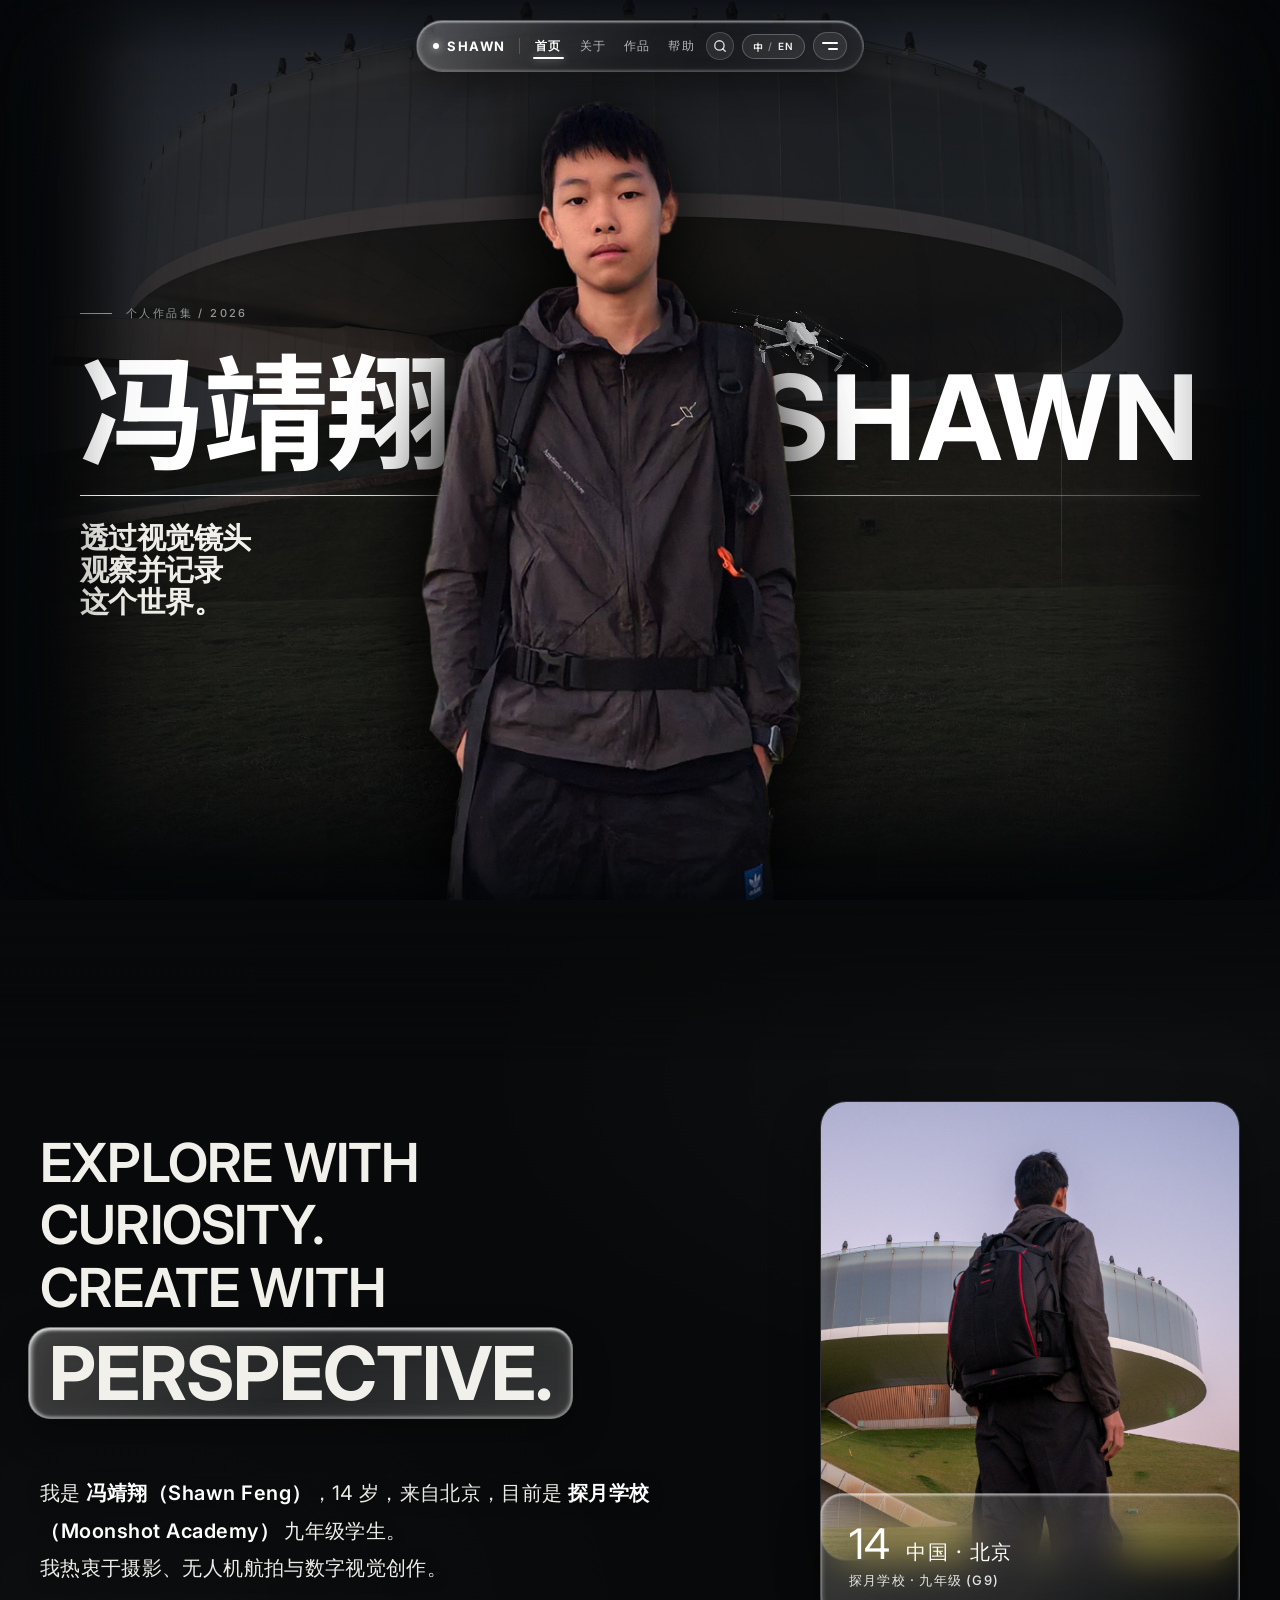
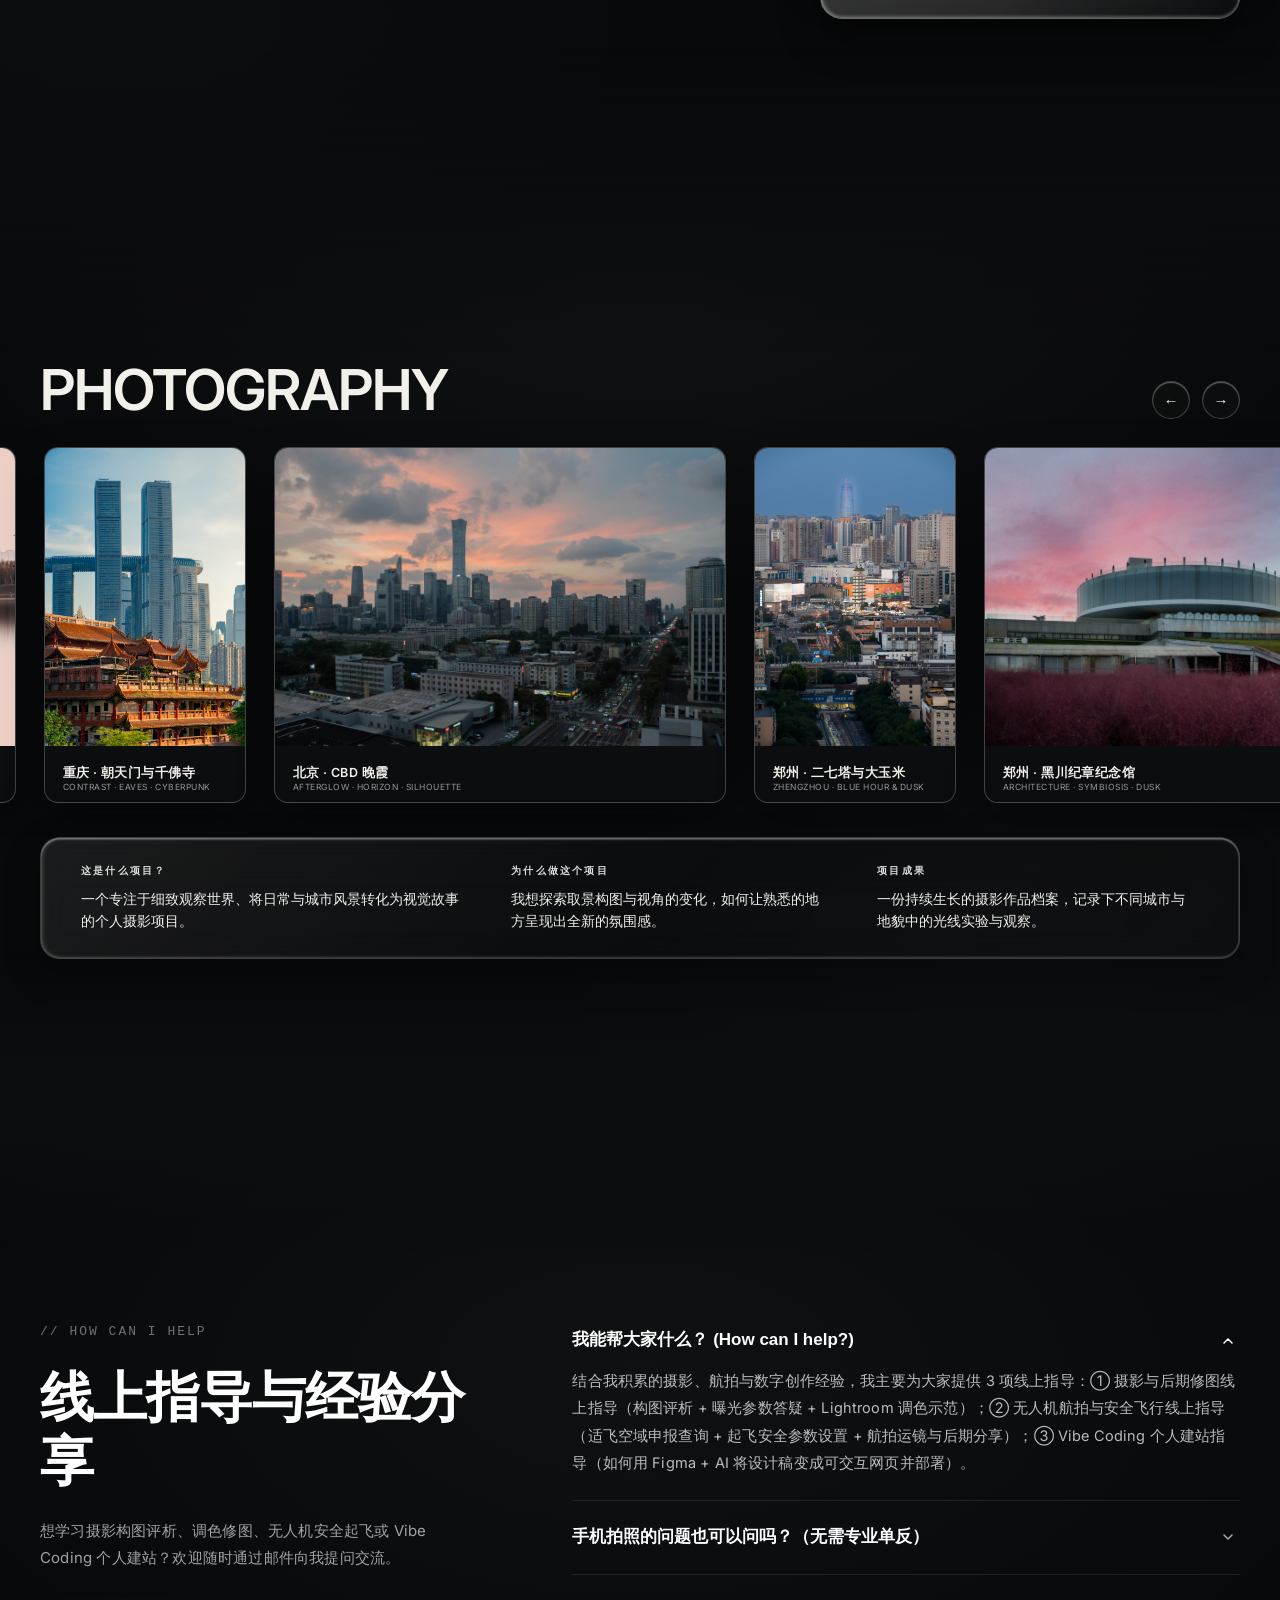
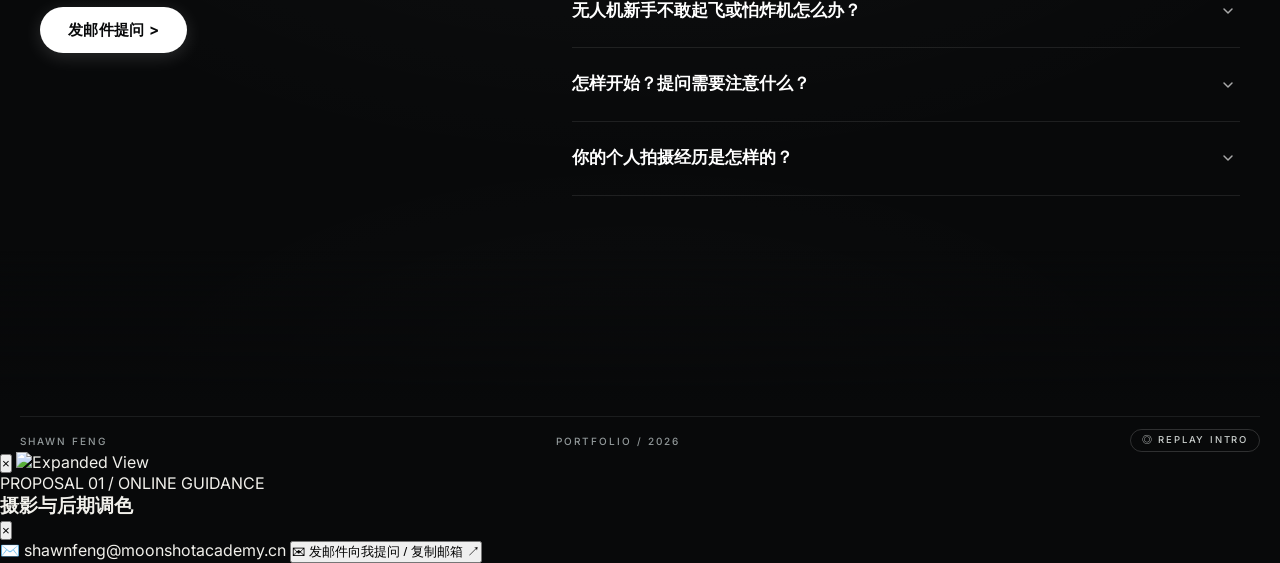
==== commit 4e81385d: "Revert "feat: add Microdose Studio 3D rotating carousel, curation showcase section, and full archive" ====
--- a/index.html
+++ b/index.html
@@ -163,9 +163,6 @@
 
       <!-- Infinite Ring Photography Exhibition Gallery (10 Series) -->
       <div class="projects-gallery-section" aria-label="Photography Exhibition Gallery">
-        <div class="cylinder-drag-badge" id="cylinder-drag-badge" aria-hidden="true">
-          <span>Drag</span>
-        </div>
         <div class="projects-gallery-viewport" id="projects-gallery-viewport">
           <div class="projects-gallery-track" id="projects-gallery-track">
             <!-- 01: Project 1.png (郑州黑川纪章纪念馆) -->
@@ -314,51 +311,6 @@
               一份持续生长的摄影作品档案，记录下不同城市与地貌中的光线实验与观察。
             </p>
           </div>
-        </div>
-      </div>
-
-      <!-- ==========================================================================
-           Curation Archive Showcase Section (Matching Image 2)
-           - Floating photo cards collage scattered around the borders
-           - Centered callout: "Ready for the full collection?" + "Enter Full Archive →" button
-           ========================================================================== -->
-      <div class="curation-showcase-section" id="curation-showcase-section">
-        <!-- Floating scattered decorative photo preview cards around borders -->
-        <div class="scattered-cards-backdrop" aria-hidden="true">
-          <div class="scatter-card scatter-card-1">
-            <img src="Project pictures/Project 1.png" alt="Zhengzhou Architecture" loading="lazy">
-          </div>
-          <div class="scatter-card scatter-card-2">
-            <img src="Project pictures/Project 2.jpg" alt="Danxia Aerial" loading="lazy">
-          </div>
-          <div class="scatter-card scatter-card-3">
-            <img src="Project pictures/Project 3.png" alt="Beijing CBD" loading="lazy">
-          </div>
-          <div class="scatter-card scatter-card-4">
-            <img src="Project pictures/project 5.jpg" alt="Jiuzhaigou Aerial" loading="lazy">
-          </div>
-          <div class="scatter-card scatter-card-5">
-            <img src="Project pictures/project 6.jpg" alt="Lujiazui Skyline" loading="lazy">
-          </div>
-          <div class="scatter-card scatter-card-6">
-            <img src="Project pictures/project 7.jpg" alt="Longhu Park" loading="lazy">
-          </div>
-          <div class="scatter-card scatter-card-7">
-            <img src="Project pictures/project 9.jpg" alt="CBD Twilight" loading="lazy">
-          </div>
-        </div>
-
-        <!-- Center Callout Box matching Image 2 -->
-        <div class="curation-callout-card" id="curation-callout-card">
-          <h3 class="curation-callout-title" data-i18n-zh="想要探索完整摄影细节？" data-i18n-en="Ready for the full collection?">
-            想要探索完整摄影细节？
-          </h3>
-          <p class="curation-callout-desc" data-i18n-zh="进入全景摄影档案库，浏览全部 10 组独立摄影作品的高清画质、拍摄参数与创作手记" data-i18n-en="Visit the Full Archive to explore all 10 series in high resolution with complete EXIF parameters and editorial stories.">
-            进入全景摄影档案库，浏览全部 10 组独立摄影作品的高清画质、拍摄参数与创作手记
-          </p>
-          <button type="button" class="curation-enter-btn" id="open-archive-modal-btn" aria-label="进入全景档案库">
-            <span class="enter-btn-text" data-i18n-zh="进入全景档案库 →" data-i18n-en="Enter Full Archive →">进入全景档案库 →</span>
-          </button>
         </div>
       </div>
     </section>
@@ -825,56 +777,6 @@
   <!-- Copy Success Toast -->
   <div id="help-copy-toast" class="help-toast" role="status" aria-live="polite">
     ✓ 已复制邮箱地址 shawnfeng@moonshotacademy.cn！欢迎随时发邮件获取线上指导
-  </div>
-
-  <!-- ==========================================================================
-       Fullscreen Archive Gallery Modal (Matching Image 3)
-       - Large subtle "ARCHIVE" watermark background
-       - Header with Category Filter Chips (ALL, ARCHITECTURE, AERIAL, BLUE HOUR)
-       - Expansive masonry/grid layout of all 10 series photos
-       - Clicking any photo opens the unchanged #project-lightbox
-       ========================================================================== -->
-  <div id="archive-gallery-modal" class="archive-gallery-modal" role="dialog" aria-modal="true" aria-hidden="true">
-    <div class="archive-modal-backdrop" id="archive-modal-backdrop"></div>
-    <div class="archive-modal-scroll">
-      <div class="archive-modal-content">
-        <!-- Watermark matching "Labs" in Image 3 -->
-        <div class="archive-watermark-bg" aria-hidden="true">ARCHIVE</div>
-
-        <!-- Header Bar -->
-        <header class="archive-modal-header">
-          <div class="archive-header-left">
-            <span class="archive-sys-tag">// FULL CURATION : 10 SERIES ARCHIVE</span>
-            <h2 class="archive-modal-title">PHOTOGRAPHY ARCHIVE</h2>
-          </div>
-
-          <!-- Filter Category Chips -->
-          <div class="archive-filter-chips" id="archive-filter-chips">
-            <button type="button" class="archive-chip active" data-filter="all">ALL / 全部</button>
-            <button type="button" class="archive-chip" data-filter="architecture">ARCHITECTURE / 建筑</button>
-            <button type="button" class="archive-chip" data-filter="aerial">AERIAL / 航拍</button>
-            <button type="button" class="archive-chip" data-filter="blue-hour">BLUE HOUR / 蓝调</button>
-          </div>
-
-          <div class="archive-header-right">
-            <button type="button" class="archive-close-btn" id="archive-close-btn" aria-label="关闭全景档案库 / Close (Esc)">
-              <span>CLOSE // ESC</span>
-              <span class="archive-close-x">&times;</span>
-            </button>
-          </div>
-        </header>
-
-        <!-- Masonry / Expansive Gallery Grid matching Image 3 -->
-        <main class="archive-gallery-grid" id="archive-gallery-grid" role="list">
-          <!-- Live cards rendered via JavaScript -->
-        </main>
-
-        <footer class="archive-modal-footer">
-          <span>SHAWN FENG · INDEPENDENT VISUAL ARCHIVE 2024–2026</span>
-          <span>CLICK ANY PHOTO TO INSPECT FULL EXIF &amp; DETAILS</span>
-        </footer>
-      </div>
-    </div>
   </div>
 
   <!-- ==========================================================================
--- a/site.css
+++ b/site.css
@@ -3093,551 +3093,3 @@
   opacity: 1;
   transition: opacity 0.3s ease;
 }
-
-/* ==========================================================================
-   Microdose Studio Style 3D Cylindrical Self-Rotating Carousel
-   ========================================================================== */
-.projects-gallery-section {
-  position: relative !important;
-  width: 100% !important;
-  overflow: hidden !important;
-  padding: 24px 0 48px !important;
-}
-
-.projects-gallery-viewport {
-  position: relative !important;
-  width: 100% !important;
-  height: 520px !important;
-  perspective: 1400px !important;
-  perspective-origin: 50% 50% !important;
-  overflow: visible !important;
-  display: flex !important;
-  align-items: center !important;
-  justify-content: center !important;
-  cursor: grab !important;
-}
-
-.projects-gallery-viewport:active {
-  cursor: grabbing !important;
-}
-
-.projects-gallery-track {
-  position: relative !important;
-  width: 320px !important;
-  height: 420px !important;
-  transform-style: preserve-3d !important;
-  will-change: transform !important;
-  margin: 0 auto !important;
-  display: block !important;
-  transform-origin: 50% 50% !important;
-}
-
-.projects-gallery-track .project-card {
-  position: absolute !important;
-  width: 320px !important;
-  height: 420px !important;
-  left: 0 !important;
-  top: 0 !important;
-  margin: 0 !important;
-  border-radius: 18px !important;
-  overflow: hidden !important;
-  background: #111418 !important;
-  border: 1px solid rgba(255, 255, 255, 0.14) !important;
-  box-shadow: 0 16px 44px rgba(0, 0, 0, 0.65) !important;
-  user-select: none !important;
-  -webkit-user-select: none !important;
-  transform-origin: 50% 50% !important;
-  backface-visibility: hidden !important;
-  transition: border-color 0.3s ease, box-shadow 0.3s ease !important;
-}
-
-.projects-gallery-track .project-card:hover {
-  border-color: rgba(255, 255, 255, 0.4) !important;
-  box-shadow: 0 20px 52px rgba(0, 0, 0, 0.8), 0 0 24px rgba(255, 255, 255, 0.12) !important;
-}
-
-.projects-gallery-track .project-card-media {
-  height: 310px !important;
-}
-
-/* Floating "Drag" Cursor Badge (Microdose Studio Style Image 1) */
-.cylinder-drag-badge {
-  position: fixed;
-  width: 72px;
-  height: 72px;
-  border-radius: 50%;
-  background: rgba(255, 255, 255, 0.22);
-  backdrop-filter: blur(12px);
-  -webkit-backdrop-filter: blur(12px);
-  border: 1px solid rgba(255, 255, 255, 0.38);
-  color: #FFFFFF;
-  font-family: 'Inter', sans-serif;
-  font-size: 13.5px;
-  font-weight: 600;
-  letter-spacing: 0.5px;
-  display: flex;
-  align-items: center;
-  justify-content: center;
-  pointer-events: none;
-  z-index: 150;
-  opacity: 0;
-  transform: translate(-50%, -50%) scale(0.6);
-  transition: opacity 0.25s ease, transform 0.2s cubic-bezier(0.16, 1, 0.3, 1);
-  box-shadow: 0 10px 28px rgba(0, 0, 0, 0.45);
-}
-
-.cylinder-drag-badge.is-visible {
-  opacity: 1;
-  transform: translate(-50%, -50%) scale(1);
-}
-
-/* ==========================================================================
-   Curation Showcase Section (Matching Image 2)
-   - Scattered floating photo preview cards around borders
-   - Centered callout: "Ready for the full collection?" + "Enter Full Archive →" button
-   ========================================================================== */
-.curation-showcase-section {
-  position: relative;
-  width: 100%;
-  max-width: 1320px;
-  margin: 56px auto 40px;
-  padding: 80px 32px 90px;
-  box-sizing: border-box;
-  border-radius: 28px;
-  background: radial-gradient(circle at 50% 50%, rgba(255, 255, 255, 0.035) 0%, rgba(8, 9, 10, 0.75) 75%);
-  border: 1px solid rgba(255, 255, 255, 0.08);
-  overflow: hidden;
-  display: flex;
-  align-items: center;
-  justify-content: center;
-  min-height: 480px;
-}
-
-.scattered-cards-backdrop {
-  position: absolute;
-  inset: 0;
-  pointer-events: none;
-  z-index: 1;
-}
-
-.scatter-card {
-  position: absolute;
-  width: clamp(140px, 14vw, 210px);
-  aspect-ratio: 16 / 10;
-  border-radius: 12px;
-  overflow: hidden;
-  border: 1px solid rgba(255, 255, 255, 0.12);
-  box-shadow: 0 16px 36px rgba(0, 0, 0, 0.65);
-  opacity: 0.65;
-  transition: transform 0.45s ease, opacity 0.45s ease;
-  filter: brightness(0.9);
-}
-
-.scatter-card img {
-  width: 100%;
-  height: 100%;
-  object-fit: cover;
-  display: block;
-}
-
-/* Scattered card positions matching Image 2 */
-.scatter-card-1 { top: 6%; left: 4%; transform: rotate(-8deg); }
-.scatter-card-2 { top: 8%; left: 35%; transform: rotate(3deg); }
-.scatter-card-3 { top: 7%; right: 5%; transform: rotate(7deg); }
-.scatter-card-4 { bottom: 10%; left: 6%; transform: rotate(5deg); }
-.scatter-card-5 { bottom: 8%; left: 28%; transform: rotate(-4deg); }
-.scatter-card-6 { bottom: 9%; right: 7%; transform: rotate(-6deg); }
-.scatter-card-7 { bottom: 12%; right: 30%; transform: rotate(4deg); }
-
-.curation-showcase-section:hover .scatter-card {
-  opacity: 0.85;
-}
-.curation-showcase-section:hover .scatter-card-1 { transform: rotate(-10deg) translate(-4px, -4px); }
-.curation-showcase-section:hover .scatter-card-2 { transform: rotate(1deg) translateY(-6px); }
-.curation-showcase-section:hover .scatter-card-3 { transform: rotate(9deg) translate(4px, -4px); }
-.curation-showcase-section:hover .scatter-card-4 { transform: rotate(7deg) translate(-4px, 4px); }
-.curation-showcase-section:hover .scatter-card-5 { transform: rotate(-2deg) translateY(6px); }
-.curation-showcase-section:hover .scatter-card-6 { transform: rotate(-8deg) translate(4px, 4px); }
-.curation-showcase-section:hover .scatter-card-7 { transform: rotate(6deg) translateY(6px); }
-
-/* Center Callout Box matching Image 2 */
-.curation-callout-card {
-  position: relative;
-  z-index: 5;
-  text-align: center;
-  max-width: 580px;
-  margin: 0 auto;
-  padding: 36px 40px;
-  background: rgba(8, 9, 10, 0.78);
-  backdrop-filter: blur(24px);
-  -webkit-backdrop-filter: blur(24px);
-  border: 1px solid rgba(255, 255, 255, 0.12);
-  border-radius: 24px;
-  box-shadow: 0 20px 48px rgba(0, 0, 0, 0.7);
-}
-
-.curation-callout-title {
-  font-family: 'Inter', -apple-system, sans-serif;
-  font-size: clamp(26px, 2.8vw, 38px);
-  font-weight: 700;
-  letter-spacing: -0.015em;
-  color: #FFFFFF;
-  margin: 0 0 12px;
-  line-height: 1.2;
-}
-
-.curation-callout-desc {
-  font-family: 'Inter', 'Noto Sans SC', sans-serif;
-  font-size: 14.5px;
-  font-weight: 400;
-  line-height: 1.65;
-  color: rgba(241, 240, 235, 0.78);
-  margin: 0 0 28px;
-}
-
-.curation-enter-btn {
-  appearance: none;
-  display: inline-flex;
-  align-items: center;
-  justify-content: center;
-  gap: 10px;
-  background: #FFFFFF;
-  color: #08090A;
-  font-family: 'Inter', sans-serif;
-  font-size: 14.5px;
-  font-weight: 600;
-  letter-spacing: 0.3px;
-  padding: 14px 34px;
-  border-radius: 999px;
-  border: none;
-  cursor: pointer;
-  transition: all 0.25s cubic-bezier(0.16, 1, 0.3, 1);
-  box-shadow: 0 4px 18px rgba(255, 255, 255, 0.2);
-}
-
-.curation-enter-btn:hover {
-  background: #E8E8E8;
-  transform: translateY(-2px) scale(1.03);
-  box-shadow: 0 8px 28px rgba(255, 255, 255, 0.35);
-}
-
-/* ==========================================================================
-   Fullscreen Archive Gallery Modal (Matching Image 3)
-   - Large subtle "ARCHIVE" watermark background
-   - Header with Category Filter Chips (ALL, ARCHITECTURE, AERIAL, BLUE HOUR)
-   - Expansive masonry/grid layout of all 10 series photos
-   ========================================================================== */
-.archive-gallery-modal {
-  position: fixed;
-  inset: 0;
-  z-index: 9980;
-  display: flex;
-  flex-direction: column;
-  opacity: 0;
-  visibility: hidden;
-  pointer-events: none;
-  transition: opacity 0.35s cubic-bezier(0.16, 1, 0.3, 1),
-              visibility 0.35s ease;
-  overflow: hidden;
-}
-
-.archive-gallery-modal.is-active {
-  opacity: 1;
-  visibility: visible;
-  pointer-events: auto;
-}
-
-.archive-modal-backdrop {
-  position: absolute;
-  inset: 0;
-  background: rgba(6, 8, 10, 0.94);
-  backdrop-filter: blur(28px);
-  -webkit-backdrop-filter: blur(28px);
-  z-index: 1;
-}
-
-.archive-modal-scroll {
-  position: relative;
-  z-index: 5;
-  width: 100%;
-  height: 100%;
-  overflow-y: auto;
-  overflow-x: hidden;
-  padding: 24px 32px 64px;
-  box-sizing: border-box;
-}
-
-.archive-modal-content {
-  position: relative;
-  max-width: 1440px;
-  margin: 0 auto;
-}
-
-/* Huge watermark matching "Labs" in Image 3 */
-.archive-watermark-bg {
-  position: fixed;
-  top: 50%;
-  left: 50%;
-  transform: translate(-50%, -50%);
-  font-family: 'Inter', sans-serif;
-  font-size: clamp(120px, 20vw, 280px);
-  font-weight: 900;
-  letter-spacing: -0.04em;
-  color: rgba(255, 255, 255, 0.025);
-  pointer-events: none;
-  user-select: none;
-  z-index: 0;
-  text-align: center;
-  line-height: 1;
-}
-
-.archive-modal-header {
-  position: relative;
-  z-index: 10;
-  display: flex;
-  align-items: center;
-  justify-content: space-between;
-  flex-wrap: wrap;
-  gap: 20px;
-  padding: 16px 0 28px;
-  border-bottom: 1px solid rgba(255, 255, 255, 0.08);
-  margin-bottom: 36px;
-}
-
-.archive-sys-tag {
-  display: block;
-  font-family: 'SF Mono', 'JetBrains Mono', Menlo, monospace;
-  font-size: 11px;
-  letter-spacing: 2.2px;
-  color: rgba(255, 255, 255, 0.45);
-  margin-bottom: 6px;
-}
-
-.archive-modal-title {
-  font-family: 'Inter', sans-serif;
-  font-size: clamp(24px, 2.5vw, 32px);
-  font-weight: 800;
-  letter-spacing: -0.02em;
-  color: #FFFFFF;
-  margin: 0;
-}
-
-/* Category filter chips */
-.archive-filter-chips {
-  display: flex;
-  align-items: center;
-  gap: 8px;
-  flex-wrap: wrap;
-}
-
-.archive-chip {
-  appearance: none;
-  background: rgba(255, 255, 255, 0.06);
-  border: 1px solid rgba(255, 255, 255, 0.16);
-  color: rgba(255, 255, 255, 0.72);
-  font-family: 'SF Mono', 'JetBrains Mono', Menlo, monospace;
-  font-size: 11px;
-  font-weight: 600;
-  letter-spacing: 1.5px;
-  padding: 8px 16px;
-  border-radius: 999px;
-  cursor: pointer;
-  transition: all 0.2s ease;
-}
-
-.archive-chip:hover {
-  background: rgba(255, 255, 255, 0.14);
-  color: #FFFFFF;
-  border-color: rgba(255, 255, 255, 0.32);
-}
-
-.archive-chip.active {
-  background: #FFFFFF;
-  color: #08090A;
-  border-color: #FFFFFF;
-  box-shadow: 0 0 16px rgba(255, 255, 255, 0.4);
-}
-
-.archive-close-btn {
-  background: rgba(255, 255, 255, 0.06);
-  border: 1px solid rgba(255, 255, 255, 0.18);
-  color: rgba(255, 255, 255, 0.85);
-  font-family: 'SF Mono', 'JetBrains Mono', monospace;
-  font-size: 11px;
-  font-weight: 600;
-  letter-spacing: 1.8px;
-  padding: 8px 18px;
-  border-radius: 999px;
-  cursor: pointer;
-  display: inline-flex;
-  align-items: center;
-  gap: 8px;
-  transition: all 0.2s ease;
-}
-
-.archive-close-btn:hover {
-  background: #FFFFFF;
-  color: #08090A;
-  border-color: #FFFFFF;
-}
-
-.archive-gallery-grid {
-  position: relative;
-  z-index: 10;
-  display: grid;
-  grid-template-columns: repeat(auto-fill, minmax(360px, 1fr));
-  gap: 28px;
-  margin-bottom: 48px;
-}
-
-.archive-grid-card {
-  position: relative;
-  background: rgba(255, 255, 255, 0.035);
-  border: 1px solid rgba(255, 255, 255, 0.10);
-  border-radius: 18px;
-  overflow: hidden;
-  cursor: pointer;
-  transition: transform 0.3s cubic-bezier(0.16, 1, 0.3, 1),
-              border-color 0.3s ease,
-              box-shadow 0.3s ease;
-  box-shadow: 0 14px 32px rgba(0, 0, 0, 0.5);
-}
-
-.archive-grid-card:hover {
-  transform: translateY(-6px);
-  border-color: rgba(255, 255, 255, 0.35);
-  box-shadow: 0 22px 48px rgba(0, 0, 0, 0.75), 0 0 20px rgba(255, 255, 255, 0.12);
-}
-
-.archive-card-thumb {
-  position: relative;
-  width: 100%;
-  aspect-ratio: 16 / 10;
-  overflow: hidden;
-  background: #101419;
-}
-
-.archive-card-thumb img {
-  width: 100%;
-  height: 100%;
-  object-fit: cover;
-  display: block;
-  transition: transform 0.6s cubic-bezier(0.16, 1, 0.3, 1);
-}
-
-.archive-grid-card:hover .archive-card-thumb img {
-  transform: scale(1.05);
-}
-
-.archive-card-hover-overlay {
-  position: absolute;
-  inset: 0;
-  background: rgba(0, 0, 0, 0.36);
-  display: flex;
-  align-items: center;
-  justify-content: center;
-  opacity: 0;
-  transition: opacity 0.25s ease;
-}
-
-.archive-grid-card:hover .archive-card-hover-overlay {
-  opacity: 1;
-}
-
-.archive-inspect-badge {
-  background: #FFFFFF;
-  color: #08090A;
-  font-family: 'SF Mono', 'JetBrains Mono', monospace;
-  font-size: 11px;
-  font-weight: 700;
-  letter-spacing: 1.5px;
-  padding: 8px 18px;
-  border-radius: 999px;
-  box-shadow: 0 4px 16px rgba(0, 0, 0, 0.4);
-}
-
-.archive-card-info {
-  padding: 18px 22px 20px;
-}
-
-.archive-card-top-row {
-  display: flex;
-  align-items: center;
-  justify-content: space-between;
-  margin-bottom: 8px;
-}
-
-.archive-card-series {
-  font-family: 'SF Mono', 'JetBrains Mono', monospace;
-  font-size: 10.5px;
-  font-weight: 600;
-  letter-spacing: 1.8px;
-  color: rgba(255, 255, 255, 0.45);
-}
-
-.archive-card-cat {
-  font-family: 'SF Mono', 'JetBrains Mono', monospace;
-  font-size: 10px;
-  letter-spacing: 1.2px;
-  color: rgba(255, 255, 255, 0.32);
-  text-transform: uppercase;
-}
-
-.archive-card-title {
-  font-family: 'Inter', -apple-system, sans-serif;
-  font-size: 16px;
-  font-weight: 700;
-  color: #FFFFFF;
-  margin: 0 0 6px;
-  letter-spacing: -0.01em;
-}
-
-.archive-card-subtitle {
-  font-family: 'SF Mono', 'JetBrains Mono', monospace;
-  font-size: 10.5px;
-  color: rgba(255, 255, 255, 0.42);
-  letter-spacing: 1px;
-  margin: 0;
-}
-
-.archive-modal-footer {
-  position: relative;
-  z-index: 10;
-  display: flex;
-  align-items: center;
-  justify-content: space-between;
-  padding-top: 24px;
-  border-top: 1px solid rgba(255, 255, 255, 0.08);
-  font-family: 'SF Mono', 'JetBrains Mono', monospace;
-  font-size: 11px;
-  letter-spacing: 1.8px;
-  color: rgba(255, 255, 255, 0.35);
-}
-
-/* Ensure detail lightbox sits on top of archive modal */
-.lightbox-modal {
-  z-index: 10005 !important;
-}
-
-@media (max-width: 768px) {
-  .projects-gallery-viewport {
-    height: 420px !important;
-  }
-  .projects-gallery-track {
-    width: 260px !important;
-    height: 350px !important;
-  }
-  .projects-gallery-track .project-card {
-    width: 260px !important;
-    height: 350px !important;
-  }
-  .projects-gallery-track .project-card-media {
-    height: 250px !important;
-  }
-  .archive-gallery-grid {
-    grid-template-columns: 1fr;
-  }
-  .curation-showcase-section {
-    padding: 60px 16px 70px;
-  }
-}
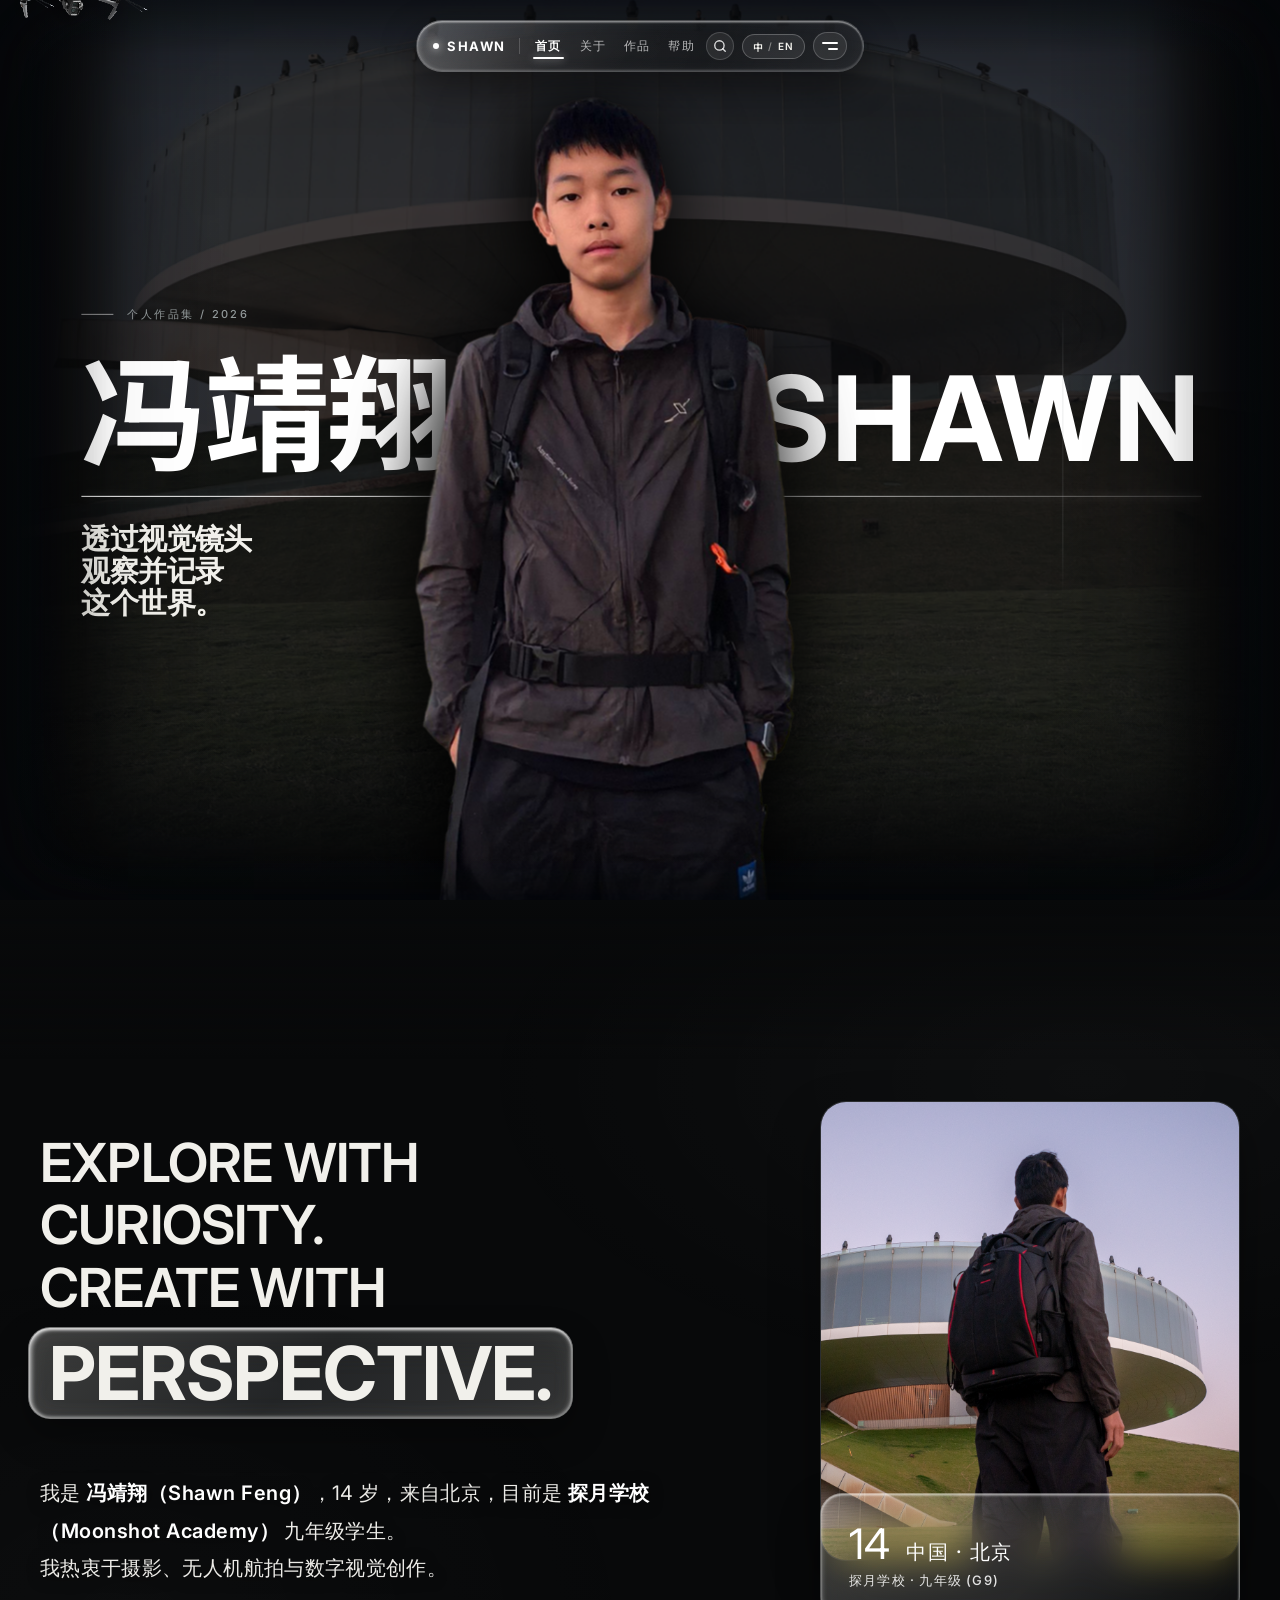
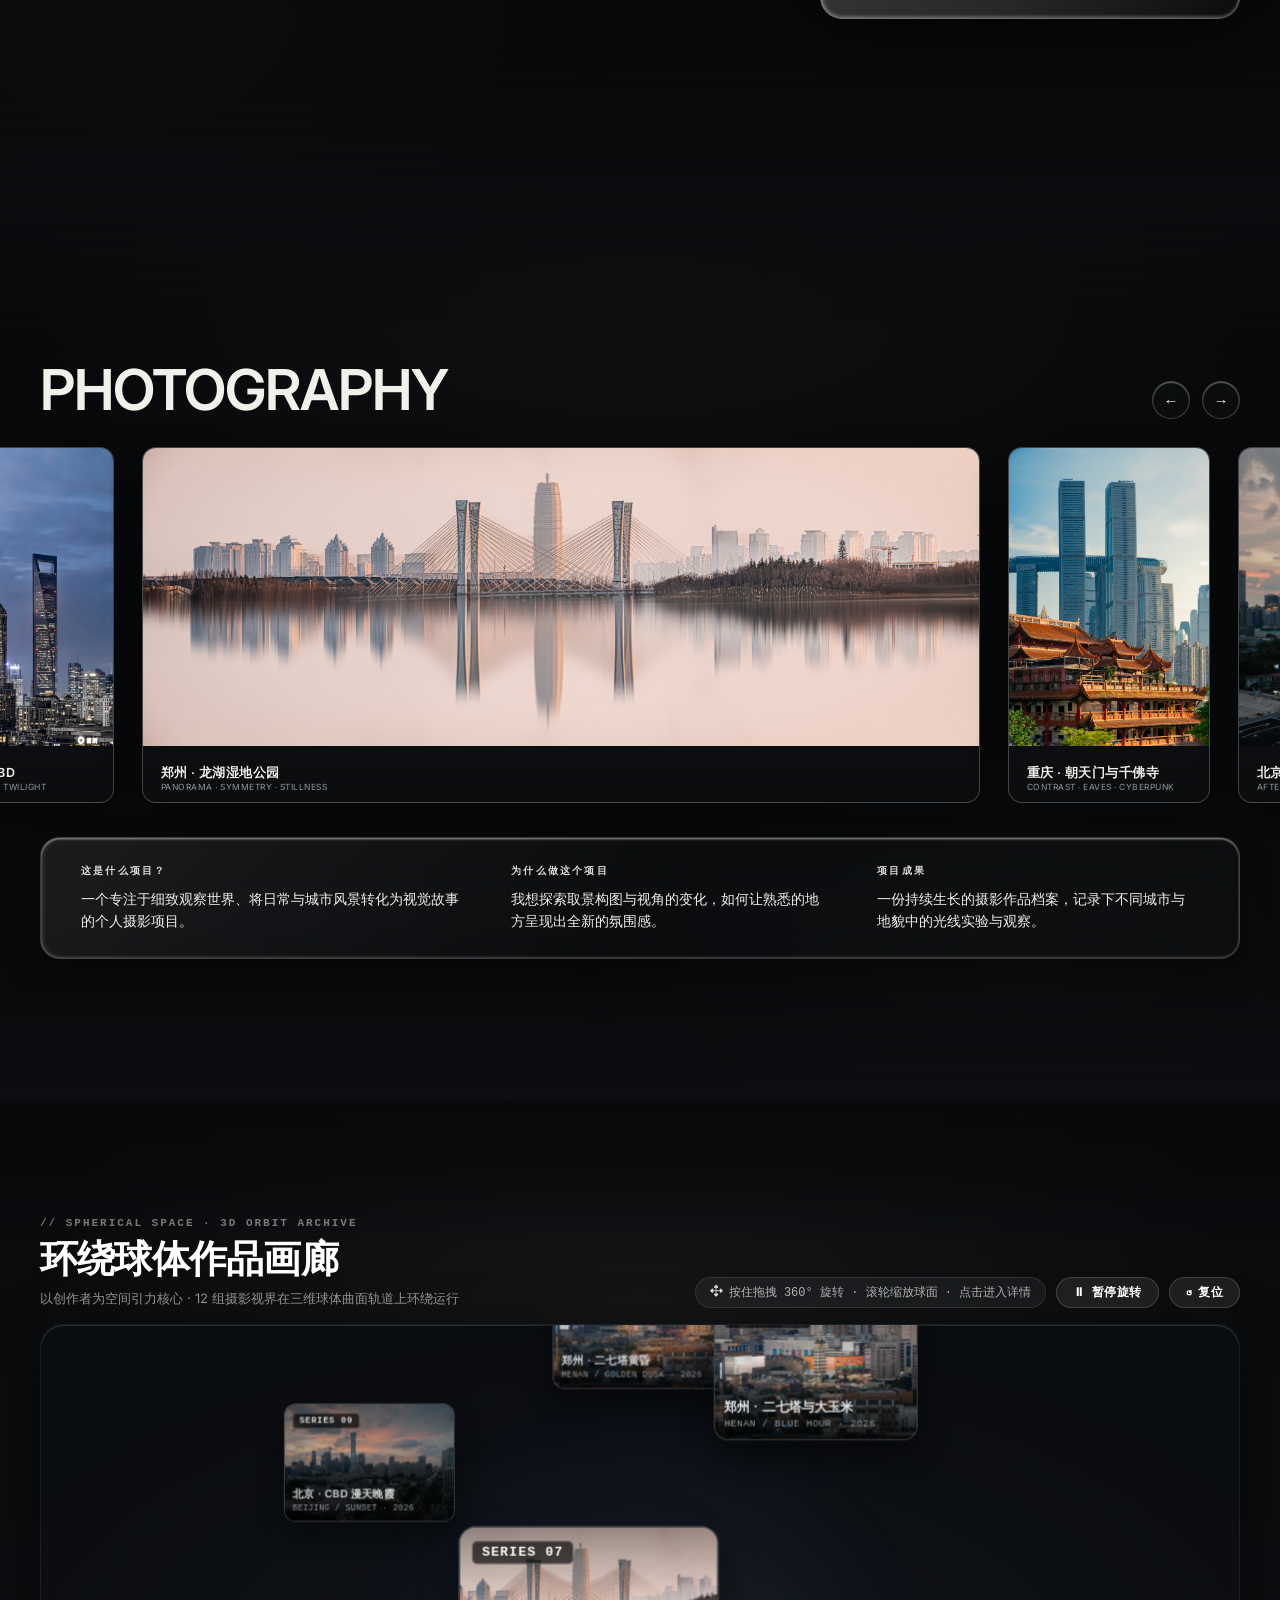
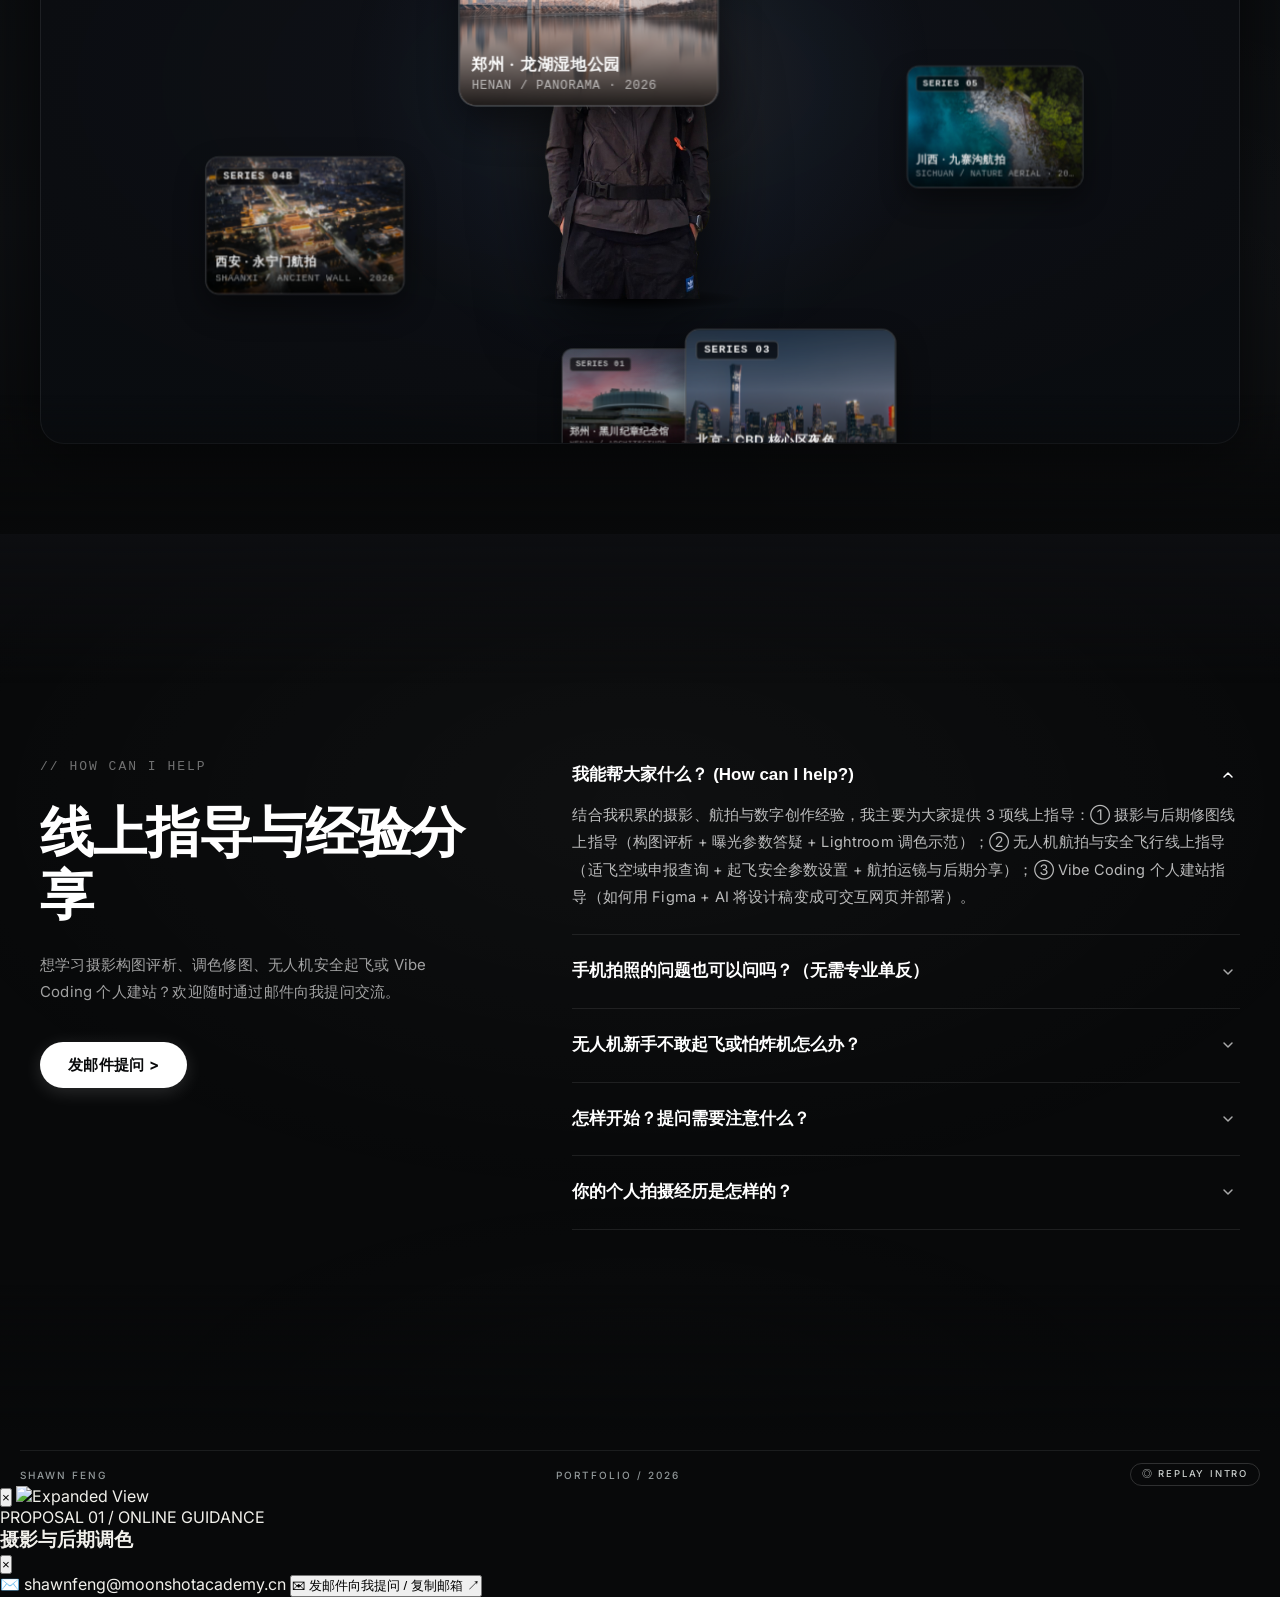
==== commit 14531af1: "feat: add 3D spherical orbit photography gallery section with center creator core and Fibonacci sphe" ====
--- a/index.html
+++ b/index.html
@@ -315,6 +315,56 @@
       </div>
     </section>
 
+    <!-- ==================== SECTION 3B: SPHERICAL ORBIT GALLERY ==================== -->
+    <section class="canvas-section sphere-gallery-section" id="section-sphere-gallery" aria-label="三维球面环绕画廊 / 3D Spherical Photography Gallery">
+      <!-- Section Header & Floating Telemetry HUD -->
+      <div class="sphere-section-header">
+        <div class="sphere-header-text">
+          <span class="sphere-eyebrow-tag">// SPHERICAL SPACE · 3D ORBIT ARCHIVE</span>
+          <h2 class="sphere-header-title" data-i18n-zh="环绕球体作品画廊" data-i18n-en="SPHERICAL ORBIT GALLERY">环绕球体作品画廊</h2>
+          <p class="sphere-header-subtitle" data-i18n-zh="以创作者为空间引力核心 · 12 组摄影视界在三维球体曲面轨道上环绕运行" data-i18n-en="Centered around the creator · 12 photographic perspectives orbiting in full 3D spherical space">以创作者为空间引力核心 · 12 组摄影视界在三维球体曲面轨道上环绕运行</p>
+        </div>
+
+        <div class="sphere-hud-controls" role="toolbar" aria-label="3D 球体控制工具栏">
+          <div class="sphere-hint-badge">
+            <span class="sphere-hint-icon">✥</span>
+            <span class="sphere-hint-label" data-i18n-zh="按住拖拽 360° 旋转 · 滚轮缩放球面 · 点击进入详情" data-i18n-en="Drag to Orbit 360° · Scroll to Zoom · Click to Inspect">按住拖拽 360° 旋转 · 滚轮缩放球面 · 点击进入详情</span>
+          </div>
+          <button type="button" class="sphere-ctrl-btn" id="sphere-toggle-rotate" aria-label="切换自动旋转" title="暂停/开启自动旋转">
+            <span class="ctrl-icon" id="sphere-rotate-icon">⏸</span>
+            <span class="ctrl-text" id="sphere-rotate-text" data-i18n-zh="暂停旋转" data-i18n-en="PAUSE">暂停旋转</span>
+          </button>
+          <button type="button" class="sphere-ctrl-btn" id="sphere-reset-view" aria-label="复位球体视角" title="重置视角">
+            <span class="ctrl-icon">↺</span>
+            <span class="ctrl-text" data-i18n-zh="复位" data-i18n-en="RESET">复位</span>
+          </button>
+        </div>
+      </div>
+
+      <!-- Interactive 3D Orbit Stage -->
+      <div class="sphere-stage" id="sphere-stage" tabindex="0" role="region" aria-label="可拖拽交互的三维摄影球体画廊">
+        <!-- Floating Drag Interaction Badge -->
+        <div class="sphere-drag-badge" id="sphere-drag-badge" aria-hidden="true">
+          <span class="sphere-drag-icon">✥</span>
+          <span class="sphere-drag-text">Drag 3D</span>
+        </div>
+
+        <!-- Ambient Depth Vignette & Radial Glow Behind Person -->
+        <div class="sphere-ambient-glow" aria-hidden="true"></div>
+
+        <!-- Center Fixed Figure (Responsive Transparent PNG Cutout at Z=0) -->
+        <div class="sphere-center-person-wrapper" aria-hidden="true">
+          <img class="sphere-center-person-img" src="Project pictures/home page人物.png" alt="Shawn Feng - Creator Center">
+          <div class="sphere-person-pedestal"></div>
+        </div>
+
+        <!-- 3D Projected Cards Container -->
+        <div class="sphere-nodes-container" id="sphere-nodes-container">
+          <!-- 12 Cards dynamically mounted and updated by Fibonacci projection engine -->
+        </div>
+      </div>
+    </section>
+
     <!-- ==================== SECTION 4: HOW CAN I HELP ==================== -->
     <section class="canvas-section help-section help-stage" id="section-help">
       <div class="help-container">
--- a/site.css
+++ b/site.css
@@ -3093,3 +3093,464 @@
   opacity: 1;
   transition: opacity 0.3s ease;
 }
+
+/* ==========================================================================
+   Section 3B: 3D Spherical Orbit Photography Gallery (Creator Gravitational Core)
+   - Fibonacci Sphere mathematical distribution
+   - High-performance DOM 3D Perspective Projection + Billboard Orientation
+   - True Depth Layering: Foreground Cards (Z > 0) orbit IN FRONT of Creator
+                          Background Cards (Z < 0) orbit BEHIND Creator
+   - 360° Drag Orbit + Inertial Glide + Wheel / Touch Pinch Zoom
+   - Click Card to open #project-lightbox with 100% preserved EXIF & formatting
+   ========================================================================== */
+.sphere-gallery-section {
+  min-height: 100vh;
+  padding: 110px 40px 90px;
+  display: flex;
+  flex-direction: column;
+  justify-content: center;
+  position: relative;
+  overflow: hidden;
+  background:
+    radial-gradient(ellipse 70% 50% at 50% 20%, rgba(255, 255, 255, 0.035) 0%, transparent 70%),
+    radial-gradient(ellipse 60% 60% at 85% 85%, rgba(255, 255, 255, 0.02) 0%, transparent 65%),
+    linear-gradient(180deg, #090A0C 0%, #0B0D0F 40%, #0D0F12 70%, #08090A 100%);
+}
+
+.sphere-gallery-section::before {
+  content: "";
+  position: absolute;
+  top: -1px;
+  left: 0;
+  right: 0;
+  height: 140px;
+  background: linear-gradient(180deg, #08090A 0%, rgba(8, 9, 10, 0.6) 50%, transparent 100%);
+  pointer-events: none;
+  z-index: 1;
+}
+
+.sphere-gallery-section::after {
+  content: "";
+  position: absolute;
+  bottom: -1px;
+  left: 0;
+  right: 0;
+  height: 140px;
+  background: linear-gradient(0deg, #08090A 0%, rgba(8, 9, 10, 0.6) 50%, transparent 100%);
+  pointer-events: none;
+  z-index: 1;
+}
+
+.sphere-section-header {
+  display: flex;
+  justify-content: space-between;
+  align-items: flex-end;
+  max-width: 1300px;
+  width: 100%;
+  margin: 0 auto 16px;
+  position: relative;
+  z-index: 5;
+  box-sizing: border-box;
+}
+
+.sphere-header-text {
+  max-width: 680px;
+}
+
+.sphere-eyebrow-tag {
+  display: inline-block;
+  font-family: 'SF Mono', 'Fira Code', 'Roboto Mono', monospace;
+  font-size: 11px;
+  font-weight: 600;
+  letter-spacing: 0.18em;
+  color: rgba(255, 255, 255, 0.45);
+  margin-bottom: 8px;
+  text-transform: uppercase;
+}
+
+.sphere-header-title {
+  font-size: clamp(26px, 3.4vw, 38px);
+  font-weight: 700;
+  letter-spacing: -0.02em;
+  color: #FFFFFF;
+  line-height: 1.15;
+  margin: 0 0 8px 0;
+}
+
+.sphere-header-subtitle {
+  font-size: 13px;
+  color: rgba(255, 255, 255, 0.55);
+  line-height: 1.5;
+  margin: 0;
+}
+
+.sphere-hud-controls {
+  display: flex;
+  align-items: center;
+  gap: 10px;
+  flex-wrap: wrap;
+}
+
+.sphere-hint-badge {
+  display: inline-flex;
+  align-items: center;
+  gap: 6px;
+  background: rgba(255, 255, 255, 0.05);
+  border: 1px solid rgba(255, 255, 255, 0.1);
+  backdrop-filter: blur(10px);
+  -webkit-backdrop-filter: blur(10px);
+  border-radius: 9999px;
+  padding: 6px 14px;
+  color: rgba(255, 255, 255, 0.65);
+  font-size: 12px;
+  font-weight: 500;
+  font-family: 'SF Mono', monospace;
+}
+
+.sphere-hint-icon {
+  font-size: 13px;
+  color: rgba(255, 255, 255, 0.85);
+}
+
+.sphere-ctrl-btn {
+  display: inline-flex;
+  align-items: center;
+  gap: 6px;
+  background: rgba(255, 255, 255, 0.08);
+  border: 1px solid rgba(255, 255, 255, 0.16);
+  backdrop-filter: blur(12px);
+  -webkit-backdrop-filter: blur(12px);
+  border-radius: 9999px;
+  padding: 6px 16px;
+  color: #FFFFFF;
+  font-size: 12px;
+  font-weight: 600;
+  font-family: 'SF Mono', monospace;
+  letter-spacing: 0.04em;
+  cursor: pointer;
+  transition: all 0.25s cubic-bezier(0.2, 0.8, 0.2, 1);
+}
+
+.sphere-ctrl-btn:hover {
+  background: rgba(255, 255, 255, 0.18);
+  border-color: rgba(255, 255, 255, 0.35);
+  transform: translateY(-1px);
+  box-shadow: 0 4px 16px rgba(0, 0, 0, 0.4);
+}
+
+.sphere-ctrl-btn:active {
+  transform: translateY(1px);
+}
+
+/* 3D Orbit Stage */
+.sphere-stage {
+  position: relative;
+  width: 100%;
+  max-width: 1300px;
+  height: 720px;
+  margin: 0 auto;
+  border-radius: 24px;
+  border: 1px solid rgba(255, 255, 255, 0.08);
+  background:
+    radial-gradient(ellipse 60% 50% at 50% 50%, rgba(20, 24, 32, 0.65) 0%, rgba(10, 12, 16, 0.95) 100%),
+    #090A0D;
+  box-shadow:
+    inset 0 1px 0 rgba(255, 255, 255, 0.12),
+    0 24px 64px rgba(0, 0, 0, 0.6);
+  overflow: hidden;
+  user-select: none;
+  -webkit-user-select: none;
+  touch-action: none;
+  cursor: grab;
+}
+
+.sphere-stage.is-dragging {
+  cursor: grabbing !important;
+}
+
+/* Floating Drag Cursor Badge */
+.sphere-drag-badge {
+  position: absolute;
+  top: 50%;
+  left: 20%;
+  width: 76px;
+  height: 76px;
+  border-radius: 50%;
+  background: rgba(255, 255, 255, 0.22);
+  backdrop-filter: blur(14px) saturate(160%);
+  -webkit-backdrop-filter: blur(14px) saturate(160%);
+  border: 1px solid rgba(255, 255, 255, 0.4);
+  box-shadow: 0 16px 36px rgba(0, 0, 0, 0.45);
+  display: flex;
+  flex-direction: column;
+  align-items: center;
+  justify-content: center;
+  gap: 2px;
+  pointer-events: none;
+  z-index: 250;
+  color: #FFFFFF;
+  font-size: 11px;
+  font-weight: 600;
+  letter-spacing: 0.06em;
+  transform: translate(-50%, -50%);
+  opacity: 0;
+  transition: opacity 0.25s ease, transform 0.12s ease-out;
+}
+
+.sphere-drag-icon {
+  font-size: 16px;
+  line-height: 1;
+}
+
+.sphere-stage:hover .sphere-drag-badge {
+  opacity: 1;
+}
+
+/* Ambient Radial Glow Behind Creator */
+.sphere-ambient-glow {
+  position: absolute;
+  top: 50%;
+  left: 50%;
+  transform: translate(-50%, -50%);
+  width: 580px;
+  height: 580px;
+  border-radius: 50%;
+  background: radial-gradient(circle, rgba(255, 255, 255, 0.08) 0%, rgba(120, 170, 255, 0.035) 45%, transparent 72%);
+  pointer-events: none;
+  z-index: 50;
+}
+
+/* Center Fixed Figure (Responsive Transparent PNG Cutout at Z=0) */
+.sphere-center-person-wrapper {
+  position: absolute;
+  top: 50%;
+  left: 50%;
+  transform: translate(-50%, -50%);
+  z-index: 100;
+  pointer-events: none;
+  display: flex;
+  flex-direction: column;
+  align-items: center;
+  justify-content: center;
+}
+
+.sphere-center-person-img {
+  height: 440px;
+  max-height: 60vh;
+  width: auto;
+  object-fit: contain;
+  filter: drop-shadow(0 16px 36px rgba(0, 0, 0, 0.75));
+  animation: spherePersonBreathe 6s ease-in-out infinite alternate;
+  transform-origin: center bottom;
+  pointer-events: none;
+}
+
+@keyframes spherePersonBreathe {
+  0% {
+    transform: scale(1) translateY(0);
+    filter: drop-shadow(0 16px 36px rgba(0, 0, 0, 0.75));
+  }
+  100% {
+    transform: scale(1.018) translateY(-6px);
+    filter: drop-shadow(0 24px 44px rgba(0, 0, 0, 0.9));
+  }
+}
+
+.sphere-person-pedestal {
+  width: 200px;
+  height: 20px;
+  border-radius: 50%;
+  background: radial-gradient(ellipse, rgba(0, 0, 0, 0.8) 0%, transparent 75%);
+  margin-top: -10px;
+}
+
+/* 3D Projected Cards Container */
+.sphere-nodes-container {
+  position: absolute;
+  top: 0;
+  left: 0;
+  width: 100%;
+  height: 100%;
+  pointer-events: none;
+}
+
+/* Individual Spherical Photo Card */
+.sphere-card {
+  position: absolute;
+  top: 50%;
+  left: 50%;
+  width: 176px;
+  height: 122px;
+  pointer-events: auto;
+  cursor: pointer;
+  border-radius: 12px;
+  overflow: hidden;
+  border: 1px solid rgba(255, 255, 255, 0.22);
+  background: rgba(18, 20, 24, 0.7);
+  backdrop-filter: blur(10px);
+  -webkit-backdrop-filter: blur(10px);
+  box-shadow: 0 12px 28px rgba(0, 0, 0, 0.5);
+  transform-origin: center center;
+  will-change: transform, opacity, z-index;
+  transition: border-color 0.25s ease, box-shadow 0.25s ease;
+  outline: none;
+}
+
+.sphere-card:focus-visible {
+  border-color: #FFFFFF;
+  box-shadow: 0 0 0 3px rgba(255, 255, 255, 0.4), 0 16px 36px rgba(0, 0, 0, 0.6);
+}
+
+.sphere-card:hover {
+  border-color: rgba(255, 255, 255, 0.9);
+  box-shadow:
+    0 18px 42px rgba(0, 0, 0, 0.75),
+    0 0 24px rgba(255, 255, 255, 0.25);
+}
+
+.sphere-card-img {
+  width: 100%;
+  height: 100%;
+  object-fit: cover;
+  display: block;
+  transition: transform 0.4s cubic-bezier(0.2, 0.8, 0.2, 1);
+}
+
+.sphere-card:hover .sphere-card-img {
+  transform: scale(1.06);
+}
+
+.sphere-card-overlay {
+  position: absolute;
+  inset: 0;
+  background: linear-gradient(180deg, rgba(0, 0, 0, 0.35) 0%, transparent 42%, rgba(0, 0, 0, 0.85) 100%);
+  pointer-events: none;
+}
+
+.sphere-card-top {
+  position: absolute;
+  top: 8px;
+  left: 8px;
+  right: 8px;
+  display: flex;
+  justify-content: space-between;
+  align-items: center;
+  pointer-events: none;
+}
+
+.sphere-card-series {
+  font-family: 'SF Mono', monospace;
+  font-size: 9px;
+  font-weight: 700;
+  letter-spacing: 0.08em;
+  color: #FFFFFF;
+  background: rgba(0, 0, 0, 0.65);
+  border: 1px solid rgba(255, 255, 255, 0.2);
+  border-radius: 4px;
+  padding: 2px 6px;
+}
+
+.sphere-card-inspect {
+  font-family: 'SF Mono', monospace;
+  font-size: 9px;
+  font-weight: 600;
+  letter-spacing: 0.06em;
+  color: #FFFFFF;
+  background: rgba(255, 255, 255, 0.25);
+  border-radius: 4px;
+  padding: 2px 5px;
+  opacity: 0;
+  transform: translateX(4px);
+  transition: all 0.2s ease;
+}
+
+.sphere-card:hover .sphere-card-inspect {
+  opacity: 1;
+  transform: translateX(0);
+}
+
+.sphere-card-bottom {
+  position: absolute;
+  bottom: 8px;
+  left: 8px;
+  right: 8px;
+  pointer-events: none;
+}
+
+.sphere-card-title {
+  font-size: 11px;
+  font-weight: 600;
+  color: #FFFFFF;
+  margin: 0 0 2px 0;
+  white-space: nowrap;
+  overflow: hidden;
+  text-overflow: ellipsis;
+  letter-spacing: 0.02em;
+}
+
+.sphere-card-meta {
+  font-family: 'SF Mono', monospace;
+  font-size: 8.5px;
+  color: rgba(255, 255, 255, 0.65);
+  margin: 0;
+  white-space: nowrap;
+  overflow: hidden;
+  text-overflow: ellipsis;
+  letter-spacing: 0.04em;
+}
+
+/* Reduced Motion Support */
+@media (prefers-reduced-motion: reduce) {
+  .sphere-center-person-img {
+    animation: none;
+  }
+}
+
+/* Responsive Breakpoints */
+@media (max-width: 900px) {
+  .sphere-section-header {
+    flex-direction: column;
+    align-items: flex-start;
+    gap: 16px;
+  }
+  .sphere-stage {
+    height: 580px;
+    border-radius: 18px;
+  }
+  .sphere-center-person-img {
+    height: 330px;
+  }
+  .sphere-card {
+    width: 140px;
+    height: 98px;
+  }
+  .sphere-ambient-glow {
+    width: 440px;
+    height: 440px;
+  }
+}
+
+@media (max-width: 600px) {
+  .sphere-gallery-section {
+    padding: 80px 20px 60px;
+  }
+  .sphere-stage {
+    height: 500px;
+    border-radius: 14px;
+  }
+  .sphere-center-person-img {
+    height: 250px;
+  }
+  .sphere-card {
+    width: 116px;
+    height: 80px;
+    border-radius: 8px;
+  }
+  .sphere-card-title {
+    font-size: 10px;
+  }
+  .sphere-card-series {
+    font-size: 8px;
+    padding: 1px 4px;
+  }
+}
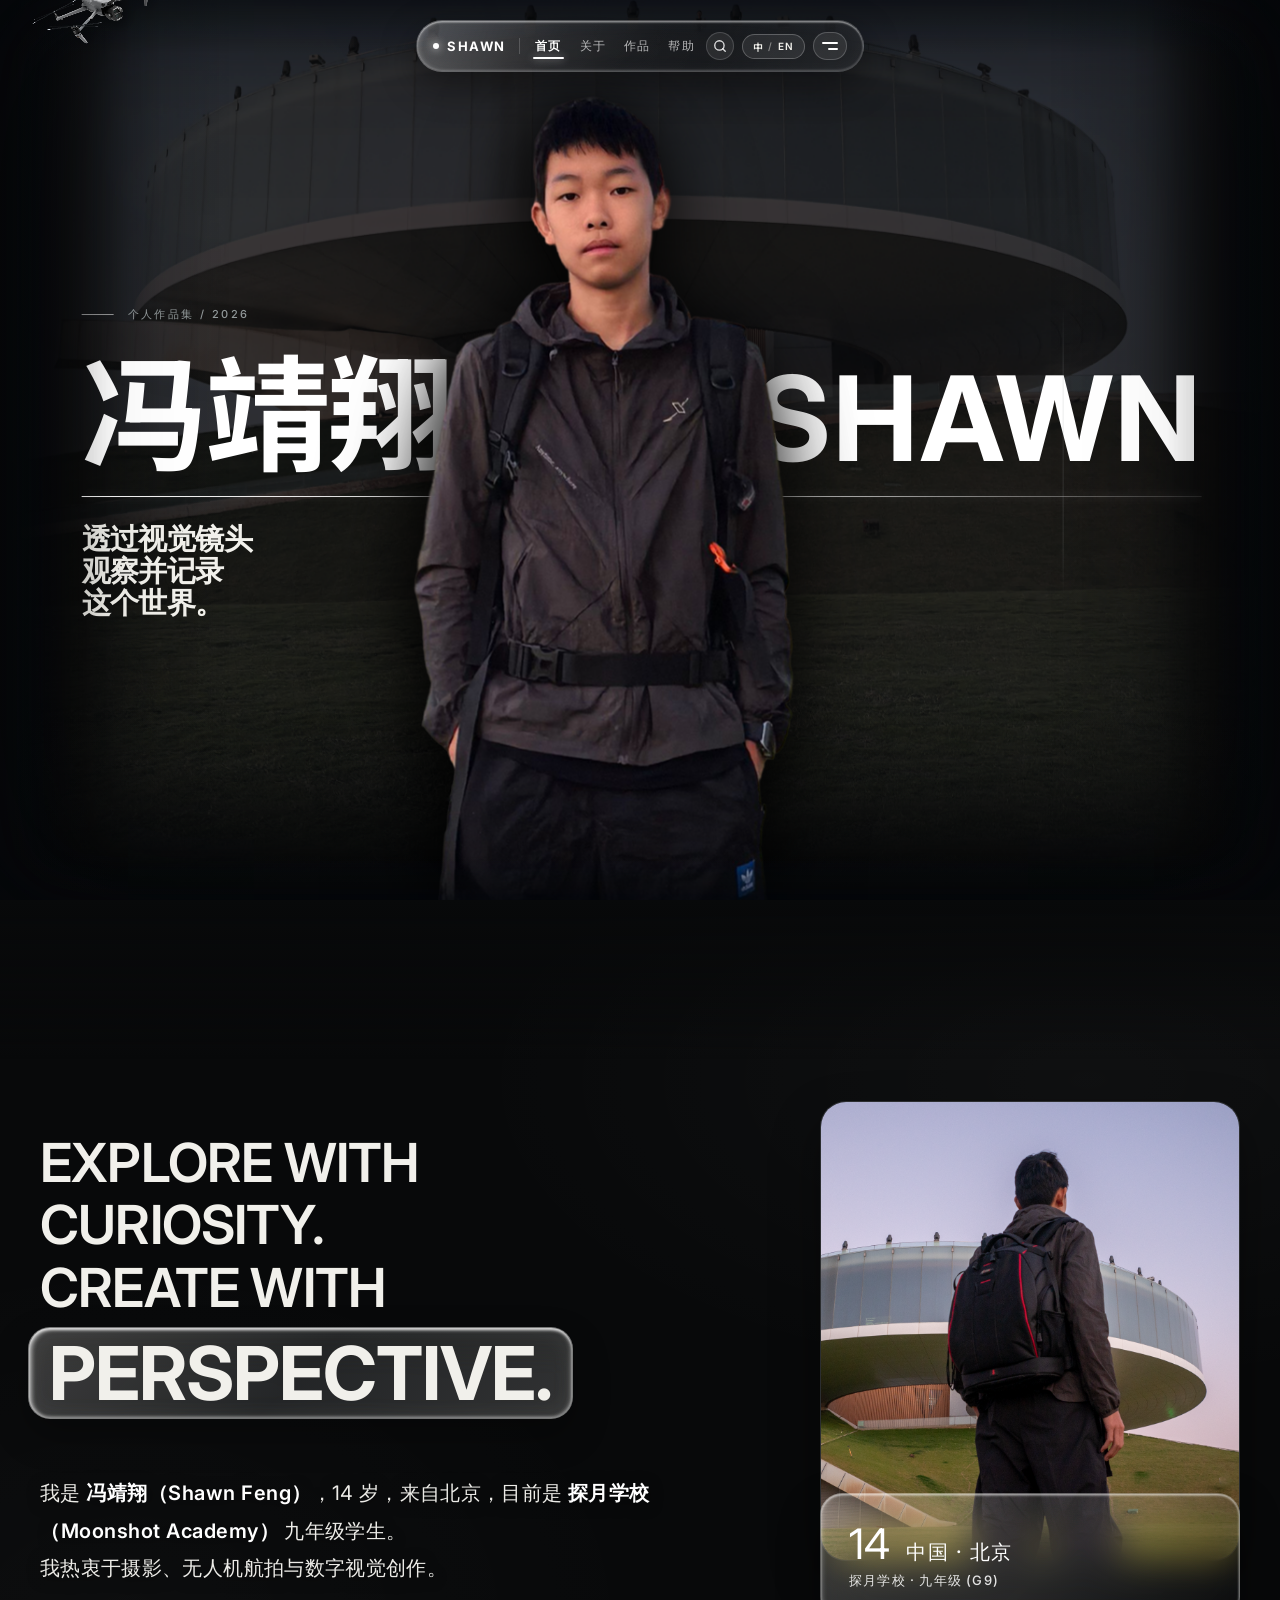
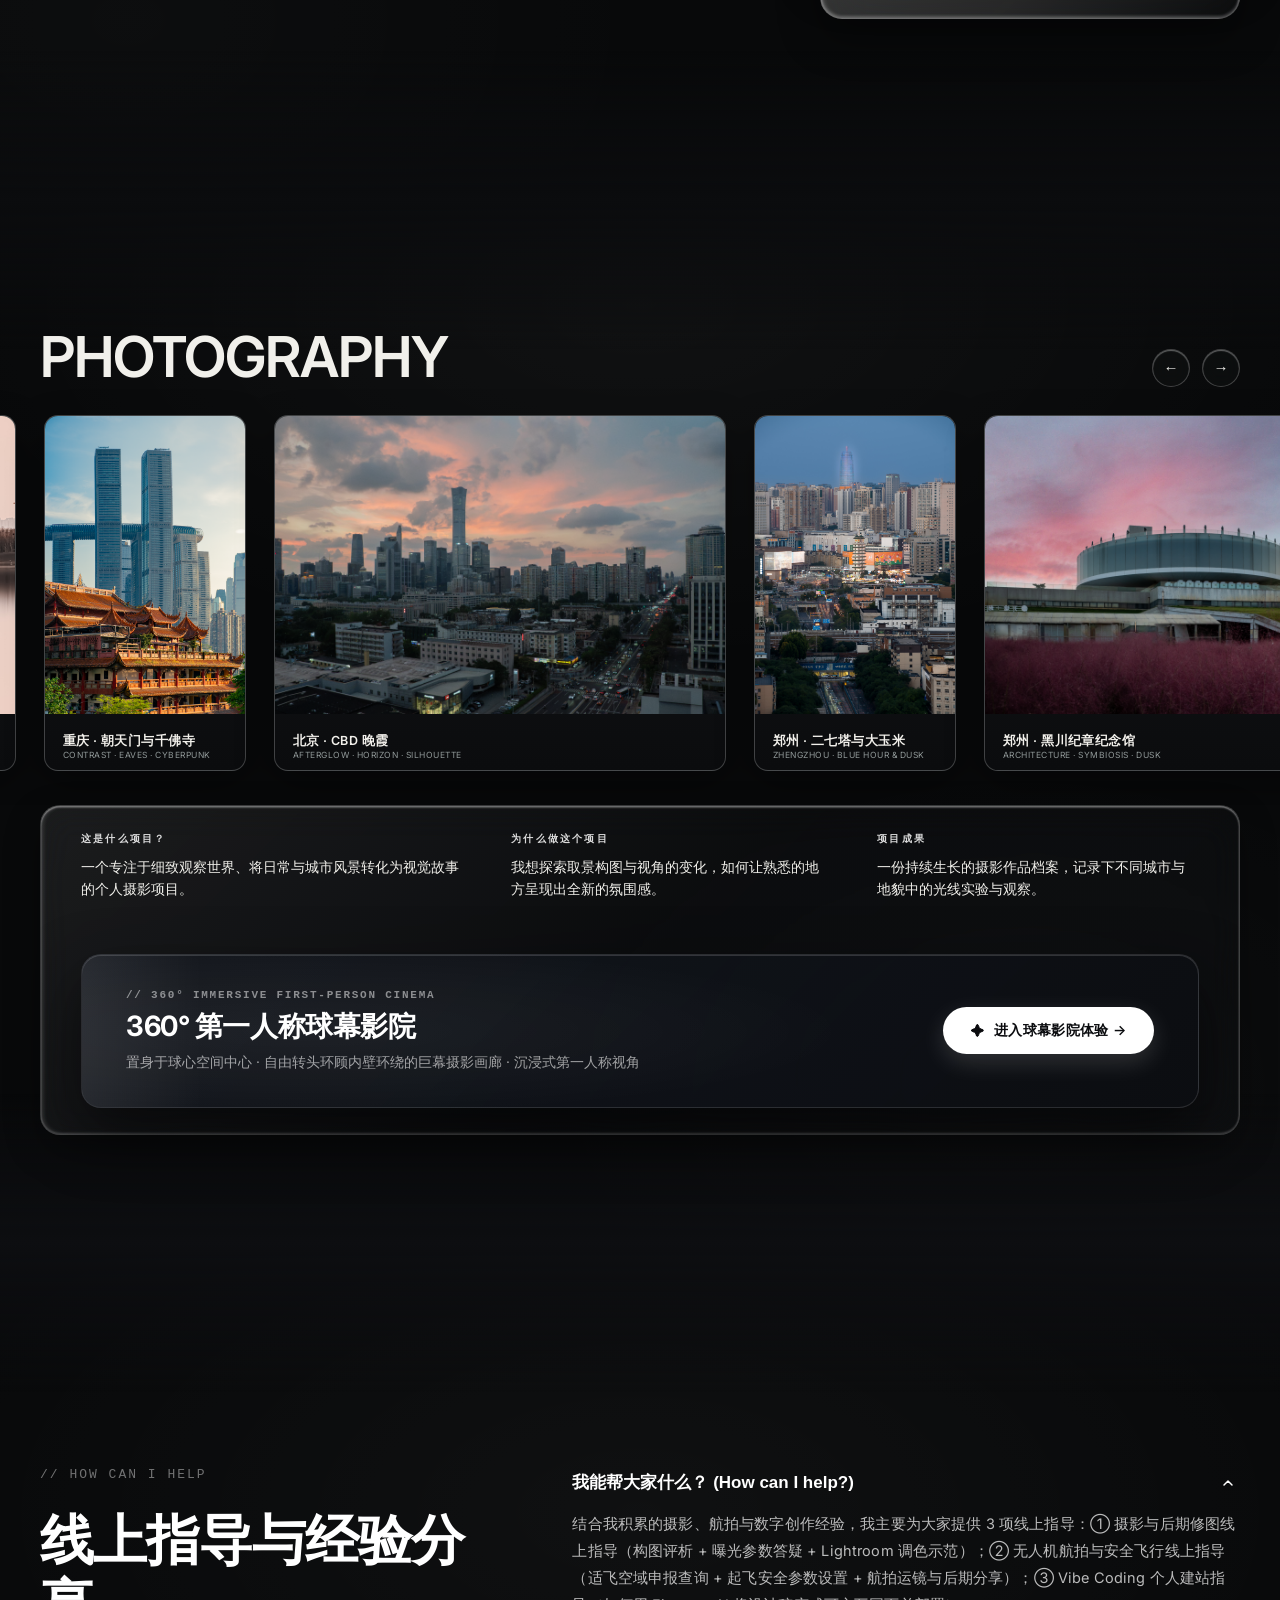
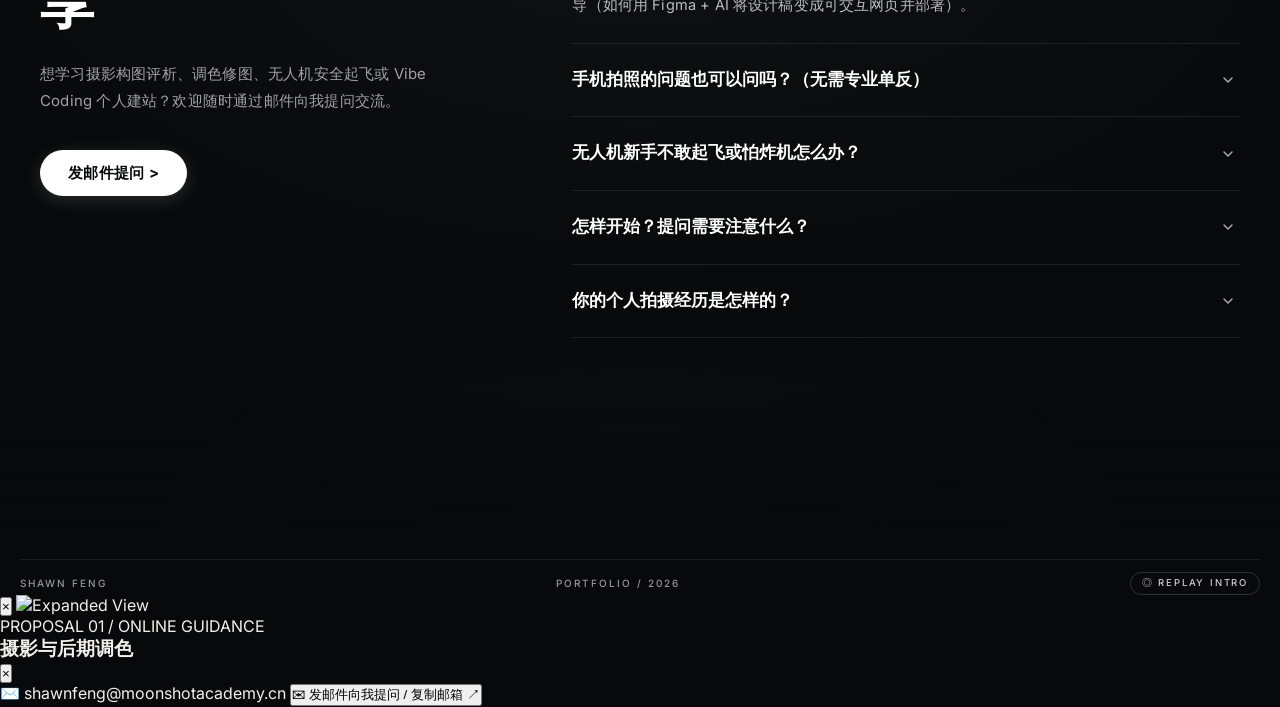
==== commit 62e8adf3: "feat: add 360 first-person spherical dome cinema standalone page and entry card" ====
--- a/index.html
+++ b/index.html
@@ -312,55 +312,20 @@
             </p>
           </div>
         </div>
-      </div>
-    </section>
-
-    <!-- ==================== SECTION 3B: SPHERICAL ORBIT GALLERY ==================== -->
-    <section class="canvas-section sphere-gallery-section" id="section-sphere-gallery" aria-label="三维球面环绕画廊 / 3D Spherical Photography Gallery">
-      <!-- Section Header & Floating Telemetry HUD -->
-      <div class="sphere-section-header">
-        <div class="sphere-header-text">
-          <span class="sphere-eyebrow-tag">// SPHERICAL SPACE · 3D ORBIT ARCHIVE</span>
-          <h2 class="sphere-header-title" data-i18n-zh="环绕球体作品画廊" data-i18n-en="SPHERICAL ORBIT GALLERY">环绕球体作品画廊</h2>
-          <p class="sphere-header-subtitle" data-i18n-zh="以创作者为空间引力核心 · 12 组摄影视界在三维球体曲面轨道上环绕运行" data-i18n-en="Centered around the creator · 12 photographic perspectives orbiting in full 3D spherical space">以创作者为空间引力核心 · 12 组摄影视界在三维球体曲面轨道上环绕运行</p>
-        </div>
-
-        <div class="sphere-hud-controls" role="toolbar" aria-label="3D 球体控制工具栏">
-          <div class="sphere-hint-badge">
-            <span class="sphere-hint-icon">✥</span>
-            <span class="sphere-hint-label" data-i18n-zh="按住拖拽 360° 旋转 · 滚轮缩放球面 · 点击进入详情" data-i18n-en="Drag to Orbit 360° · Scroll to Zoom · Click to Inspect">按住拖拽 360° 旋转 · 滚轮缩放球面 · 点击进入详情</span>
-          </div>
-          <button type="button" class="sphere-ctrl-btn" id="sphere-toggle-rotate" aria-label="切换自动旋转" title="暂停/开启自动旋转">
-            <span class="ctrl-icon" id="sphere-rotate-icon">⏸</span>
-            <span class="ctrl-text" id="sphere-rotate-text" data-i18n-zh="暂停旋转" data-i18n-en="PAUSE">暂停旋转</span>
-          </button>
-          <button type="button" class="sphere-ctrl-btn" id="sphere-reset-view" aria-label="复位球体视角" title="重置视角">
-            <span class="ctrl-icon">↺</span>
-            <span class="ctrl-text" data-i18n-zh="复位" data-i18n-en="RESET">复位</span>
-          </button>
-        </div>
-      </div>
-
-      <!-- Interactive 3D Orbit Stage -->
-      <div class="sphere-stage" id="sphere-stage" tabindex="0" role="region" aria-label="可拖拽交互的三维摄影球体画廊">
-        <!-- Floating Drag Interaction Badge -->
-        <div class="sphere-drag-badge" id="sphere-drag-badge" aria-hidden="true">
-          <span class="sphere-drag-icon">✥</span>
-          <span class="sphere-drag-text">Drag 3D</span>
-        </div>
-
-        <!-- Ambient Depth Vignette & Radial Glow Behind Person -->
-        <div class="sphere-ambient-glow" aria-hidden="true"></div>
-
-        <!-- Center Fixed Figure (Responsive Transparent PNG Cutout at Z=0) -->
-        <div class="sphere-center-person-wrapper" aria-hidden="true">
-          <img class="sphere-center-person-img" src="Project pictures/home page人物.png" alt="Shawn Feng - Creator Center">
-          <div class="sphere-person-pedestal"></div>
-        </div>
-
-        <!-- 3D Projected Cards Container -->
-        <div class="sphere-nodes-container" id="sphere-nodes-container">
-          <!-- 12 Cards dynamically mounted and updated by Fibonacci projection engine -->
+
+        <!-- First-Person Spherical Dome Cinema Entry Banner (Click to open dedicated 360° Dome Page) -->
+        <div class="sphere-dome-entry-banner">
+          <div class="sphere-dome-banner-left">
+            <div class="sphere-dome-tag">// 360° IMMERSIVE FIRST-PERSON CINEMA</div>
+            <h3 class="sphere-dome-title" data-i18n-zh="360° 第一人称球幕影院" data-i18n-en="360° FIRST-PERSON DOME CINEMA">360° 第一人称球幕影院</h3>
+            <p class="sphere-dome-desc" data-i18n-zh="置身于球心空间中心 · 自由转头环顾内壁环绕的巨幕摄影画廊 · 沉浸式第一人称视角" data-i18n-en="Stand at the spherical center · Look around the inner curved dome · Immersive first-person experience">置身于球心空间中心 · 自由转头环顾内壁环绕的巨幕摄影画廊 · 沉浸式第一人称视角</p>
+          </div>
+          <div class="sphere-dome-banner-right">
+            <a href="dome-gallery.html" class="sphere-dome-launch-btn" id="launch-dome-gallery-btn" aria-label="进入 360° 第一人称球幕画廊页面">
+              <span class="dome-launch-icon">✦</span>
+              <span class="dome-launch-text" data-i18n-zh="进入球幕影院体验 →" data-i18n-en="ENTER DOME CINEMA →">进入球幕影院体验 →</span>
+            </a>
+          </div>
         </div>
       </div>
     </section>
--- a/site.css
+++ b/site.css
@@ -3095,462 +3095,127 @@
 }
 
 /* ==========================================================================
-   Section 3B: 3D Spherical Orbit Photography Gallery (Creator Gravitational Core)
-   - Fibonacci Sphere mathematical distribution
-   - High-performance DOM 3D Perspective Projection + Billboard Orientation
-   - True Depth Layering: Foreground Cards (Z > 0) orbit IN FRONT of Creator
-                          Background Cards (Z < 0) orbit BEHIND Creator
-   - 360° Drag Orbit + Inertial Glide + Wheel / Touch Pinch Zoom
-   - Click Card to open #project-lightbox with 100% preserved EXIF & formatting
+   360° First-Person Spherical Dome Cinema Entry Banner
+   (Embedded in Photography Section - Jumps to standalone dome-gallery.html)
    ========================================================================== */
-.sphere-gallery-section {
-  min-height: 100vh;
-  padding: 110px 40px 90px;
-  display: flex;
-  flex-direction: column;
-  justify-content: center;
+.sphere-dome-entry-banner {
+  max-width: 1440px;
+  width: 100%;
+  margin: 54px auto 0;
+  padding: 34px 44px;
+  box-sizing: border-box;
+  display: flex;
+  justify-content: space-between;
+  align-items: center;
+  gap: 32px;
+  border-radius: 20px;
+  background:
+    radial-gradient(ellipse 70% 80% at 20% 50%, rgba(255, 255, 255, 0.05) 0%, transparent 70%),
+    linear-gradient(135deg, rgba(22, 26, 34, 0.8) 0%, rgba(12, 14, 18, 0.95) 100%);
+  border: 1px solid rgba(255, 255, 255, 0.12);
+  box-shadow:
+    inset 0 1px 0 rgba(255, 255, 255, 0.15),
+    0 24px 60px rgba(0, 0, 0, 0.55);
   position: relative;
   overflow: hidden;
-  background:
-    radial-gradient(ellipse 70% 50% at 50% 20%, rgba(255, 255, 255, 0.035) 0%, transparent 70%),
-    radial-gradient(ellipse 60% 60% at 85% 85%, rgba(255, 255, 255, 0.02) 0%, transparent 65%),
-    linear-gradient(180deg, #090A0C 0%, #0B0D0F 40%, #0D0F12 70%, #08090A 100%);
-}
-
-.sphere-gallery-section::before {
+  transition: transform 0.3s ease, border-color 0.3s ease, box-shadow 0.3s ease;
+}
+
+.sphere-dome-entry-banner::before {
   content: "";
-  position: absolute;
-  top: -1px;
-  left: 0;
-  right: 0;
-  height: 140px;
-  background: linear-gradient(180deg, #08090A 0%, rgba(8, 9, 10, 0.6) 50%, transparent 100%);
-  pointer-events: none;
-  z-index: 1;
-}
-
-.sphere-gallery-section::after {
-  content: "";
-  position: absolute;
-  bottom: -1px;
-  left: 0;
-  right: 0;
-  height: 140px;
-  background: linear-gradient(0deg, #08090A 0%, rgba(8, 9, 10, 0.6) 50%, transparent 100%);
-  pointer-events: none;
-  z-index: 1;
-}
-
-.sphere-section-header {
-  display: flex;
-  justify-content: space-between;
-  align-items: flex-end;
-  max-width: 1300px;
-  width: 100%;
-  margin: 0 auto 16px;
-  position: relative;
-  z-index: 5;
-  box-sizing: border-box;
-}
-
-.sphere-header-text {
-  max-width: 680px;
-}
-
-.sphere-eyebrow-tag {
-  display: inline-block;
-  font-family: 'SF Mono', 'Fira Code', 'Roboto Mono', monospace;
-  font-size: 11px;
-  font-weight: 600;
-  letter-spacing: 0.18em;
-  color: rgba(255, 255, 255, 0.45);
-  margin-bottom: 8px;
-  text-transform: uppercase;
-}
-
-.sphere-header-title {
-  font-size: clamp(26px, 3.4vw, 38px);
-  font-weight: 700;
-  letter-spacing: -0.02em;
-  color: #FFFFFF;
-  line-height: 1.15;
-  margin: 0 0 8px 0;
-}
-
-.sphere-header-subtitle {
-  font-size: 13px;
-  color: rgba(255, 255, 255, 0.55);
-  line-height: 1.5;
-  margin: 0;
-}
-
-.sphere-hud-controls {
-  display: flex;
-  align-items: center;
-  gap: 10px;
-  flex-wrap: wrap;
-}
-
-.sphere-hint-badge {
-  display: inline-flex;
-  align-items: center;
-  gap: 6px;
-  background: rgba(255, 255, 255, 0.05);
-  border: 1px solid rgba(255, 255, 255, 0.1);
-  backdrop-filter: blur(10px);
-  -webkit-backdrop-filter: blur(10px);
-  border-radius: 9999px;
-  padding: 6px 14px;
-  color: rgba(255, 255, 255, 0.65);
-  font-size: 12px;
-  font-weight: 500;
-  font-family: 'SF Mono', monospace;
-}
-
-.sphere-hint-icon {
-  font-size: 13px;
-  color: rgba(255, 255, 255, 0.85);
-}
-
-.sphere-ctrl-btn {
-  display: inline-flex;
-  align-items: center;
-  gap: 6px;
-  background: rgba(255, 255, 255, 0.08);
-  border: 1px solid rgba(255, 255, 255, 0.16);
-  backdrop-filter: blur(12px);
-  -webkit-backdrop-filter: blur(12px);
-  border-radius: 9999px;
-  padding: 6px 16px;
-  color: #FFFFFF;
-  font-size: 12px;
-  font-weight: 600;
-  font-family: 'SF Mono', monospace;
-  letter-spacing: 0.04em;
-  cursor: pointer;
-  transition: all 0.25s cubic-bezier(0.2, 0.8, 0.2, 1);
-}
-
-.sphere-ctrl-btn:hover {
-  background: rgba(255, 255, 255, 0.18);
-  border-color: rgba(255, 255, 255, 0.35);
-  transform: translateY(-1px);
-  box-shadow: 0 4px 16px rgba(0, 0, 0, 0.4);
-}
-
-.sphere-ctrl-btn:active {
-  transform: translateY(1px);
-}
-
-/* 3D Orbit Stage */
-.sphere-stage {
-  position: relative;
-  width: 100%;
-  max-width: 1300px;
-  height: 720px;
-  margin: 0 auto;
-  border-radius: 24px;
-  border: 1px solid rgba(255, 255, 255, 0.08);
-  background:
-    radial-gradient(ellipse 60% 50% at 50% 50%, rgba(20, 24, 32, 0.65) 0%, rgba(10, 12, 16, 0.95) 100%),
-    #090A0D;
-  box-shadow:
-    inset 0 1px 0 rgba(255, 255, 255, 0.12),
-    0 24px 64px rgba(0, 0, 0, 0.6);
-  overflow: hidden;
-  user-select: none;
-  -webkit-user-select: none;
-  touch-action: none;
-  cursor: grab;
-}
-
-.sphere-stage.is-dragging {
-  cursor: grabbing !important;
-}
-
-/* Floating Drag Cursor Badge */
-.sphere-drag-badge {
-  position: absolute;
-  top: 50%;
-  left: 20%;
-  width: 76px;
-  height: 76px;
-  border-radius: 50%;
-  background: rgba(255, 255, 255, 0.22);
-  backdrop-filter: blur(14px) saturate(160%);
-  -webkit-backdrop-filter: blur(14px) saturate(160%);
-  border: 1px solid rgba(255, 255, 255, 0.4);
-  box-shadow: 0 16px 36px rgba(0, 0, 0, 0.45);
-  display: flex;
-  flex-direction: column;
-  align-items: center;
-  justify-content: center;
-  gap: 2px;
-  pointer-events: none;
-  z-index: 250;
-  color: #FFFFFF;
-  font-size: 11px;
-  font-weight: 600;
-  letter-spacing: 0.06em;
-  transform: translate(-50%, -50%);
-  opacity: 0;
-  transition: opacity 0.25s ease, transform 0.12s ease-out;
-}
-
-.sphere-drag-icon {
-  font-size: 16px;
-  line-height: 1;
-}
-
-.sphere-stage:hover .sphere-drag-badge {
-  opacity: 1;
-}
-
-/* Ambient Radial Glow Behind Creator */
-.sphere-ambient-glow {
-  position: absolute;
-  top: 50%;
-  left: 50%;
-  transform: translate(-50%, -50%);
-  width: 580px;
-  height: 580px;
-  border-radius: 50%;
-  background: radial-gradient(circle, rgba(255, 255, 255, 0.08) 0%, rgba(120, 170, 255, 0.035) 45%, transparent 72%);
-  pointer-events: none;
-  z-index: 50;
-}
-
-/* Center Fixed Figure (Responsive Transparent PNG Cutout at Z=0) */
-.sphere-center-person-wrapper {
-  position: absolute;
-  top: 50%;
-  left: 50%;
-  transform: translate(-50%, -50%);
-  z-index: 100;
-  pointer-events: none;
-  display: flex;
-  flex-direction: column;
-  align-items: center;
-  justify-content: center;
-}
-
-.sphere-center-person-img {
-  height: 440px;
-  max-height: 60vh;
-  width: auto;
-  object-fit: contain;
-  filter: drop-shadow(0 16px 36px rgba(0, 0, 0, 0.75));
-  animation: spherePersonBreathe 6s ease-in-out infinite alternate;
-  transform-origin: center bottom;
-  pointer-events: none;
-}
-
-@keyframes spherePersonBreathe {
-  0% {
-    transform: scale(1) translateY(0);
-    filter: drop-shadow(0 16px 36px rgba(0, 0, 0, 0.75));
-  }
-  100% {
-    transform: scale(1.018) translateY(-6px);
-    filter: drop-shadow(0 24px 44px rgba(0, 0, 0, 0.9));
-  }
-}
-
-.sphere-person-pedestal {
-  width: 200px;
-  height: 20px;
-  border-radius: 50%;
-  background: radial-gradient(ellipse, rgba(0, 0, 0, 0.8) 0%, transparent 75%);
-  margin-top: -10px;
-}
-
-/* 3D Projected Cards Container */
-.sphere-nodes-container {
   position: absolute;
   top: 0;
   left: 0;
-  width: 100%;
+  width: 120px;
   height: 100%;
+  background: linear-gradient(90deg, rgba(255, 255, 255, 0.08) 0%, transparent 100%);
   pointer-events: none;
 }
 
-/* Individual Spherical Photo Card */
-.sphere-card {
-  position: absolute;
-  top: 50%;
-  left: 50%;
-  width: 176px;
-  height: 122px;
-  pointer-events: auto;
-  cursor: pointer;
-  border-radius: 12px;
-  overflow: hidden;
-  border: 1px solid rgba(255, 255, 255, 0.22);
-  background: rgba(18, 20, 24, 0.7);
-  backdrop-filter: blur(10px);
-  -webkit-backdrop-filter: blur(10px);
-  box-shadow: 0 12px 28px rgba(0, 0, 0, 0.5);
-  transform-origin: center center;
-  will-change: transform, opacity, z-index;
-  transition: border-color 0.25s ease, box-shadow 0.25s ease;
-  outline: none;
-}
-
-.sphere-card:focus-visible {
-  border-color: #FFFFFF;
-  box-shadow: 0 0 0 3px rgba(255, 255, 255, 0.4), 0 16px 36px rgba(0, 0, 0, 0.6);
-}
-
-.sphere-card:hover {
-  border-color: rgba(255, 255, 255, 0.9);
+.sphere-dome-entry-banner:hover {
+  border-color: rgba(255, 255, 255, 0.28);
   box-shadow:
-    0 18px 42px rgba(0, 0, 0, 0.75),
-    0 0 24px rgba(255, 255, 255, 0.25);
-}
-
-.sphere-card-img {
-  width: 100%;
-  height: 100%;
-  object-fit: cover;
-  display: block;
-  transition: transform 0.4s cubic-bezier(0.2, 0.8, 0.2, 1);
-}
-
-.sphere-card:hover .sphere-card-img {
-  transform: scale(1.06);
-}
-
-.sphere-card-overlay {
-  position: absolute;
-  inset: 0;
-  background: linear-gradient(180deg, rgba(0, 0, 0, 0.35) 0%, transparent 42%, rgba(0, 0, 0, 0.85) 100%);
-  pointer-events: none;
-}
-
-.sphere-card-top {
-  position: absolute;
-  top: 8px;
-  left: 8px;
-  right: 8px;
-  display: flex;
-  justify-content: space-between;
-  align-items: center;
-  pointer-events: none;
-}
-
-.sphere-card-series {
-  font-family: 'SF Mono', monospace;
-  font-size: 9px;
-  font-weight: 700;
-  letter-spacing: 0.08em;
-  color: #FFFFFF;
-  background: rgba(0, 0, 0, 0.65);
-  border: 1px solid rgba(255, 255, 255, 0.2);
-  border-radius: 4px;
-  padding: 2px 6px;
-}
-
-.sphere-card-inspect {
-  font-family: 'SF Mono', monospace;
-  font-size: 9px;
-  font-weight: 600;
-  letter-spacing: 0.06em;
-  color: #FFFFFF;
-  background: rgba(255, 255, 255, 0.25);
-  border-radius: 4px;
-  padding: 2px 5px;
-  opacity: 0;
-  transform: translateX(4px);
-  transition: all 0.2s ease;
-}
-
-.sphere-card:hover .sphere-card-inspect {
-  opacity: 1;
-  transform: translateX(0);
-}
-
-.sphere-card-bottom {
-  position: absolute;
-  bottom: 8px;
-  left: 8px;
-  right: 8px;
-  pointer-events: none;
-}
-
-.sphere-card-title {
+    inset 0 1px 0 rgba(255, 255, 255, 0.25),
+    0 28px 72px rgba(0, 0, 0, 0.7),
+    0 0 32px rgba(255, 255, 255, 0.06);
+}
+
+.sphere-dome-banner-left {
+  max-width: 720px;
+}
+
+.sphere-dome-tag {
+  font-family: 'SF Mono', 'Fira Code', monospace;
   font-size: 11px;
   font-weight: 600;
+  letter-spacing: 0.16em;
+  color: rgba(255, 255, 255, 0.5);
+  margin-bottom: 8px;
+  text-transform: uppercase;
+}
+
+.sphere-dome-title {
+  font-size: clamp(20px, 2.4vw, 28px);
+  font-weight: 700;
+  letter-spacing: -0.015em;
   color: #FFFFFF;
-  margin: 0 0 2px 0;
-  white-space: nowrap;
-  overflow: hidden;
-  text-overflow: ellipsis;
+  margin: 0 0 8px 0;
+  line-height: 1.25;
+}
+
+.sphere-dome-desc {
+  font-size: 13.5px;
+  color: rgba(255, 255, 255, 0.6);
+  line-height: 1.55;
+  margin: 0;
+}
+
+.sphere-dome-banner-right {
+  flex-shrink: 0;
+}
+
+.sphere-dome-launch-btn {
+  display: inline-flex;
+  align-items: center;
+  gap: 10px;
+  background: #FFFFFF;
+  color: #0A0B0E;
+  padding: 14px 28px;
+  border-radius: 9999px;
+  font-size: 14px;
+  font-weight: 600;
   letter-spacing: 0.02em;
-}
-
-.sphere-card-meta {
-  font-family: 'SF Mono', monospace;
-  font-size: 8.5px;
-  color: rgba(255, 255, 255, 0.65);
-  margin: 0;
-  white-space: nowrap;
-  overflow: hidden;
-  text-overflow: ellipsis;
-  letter-spacing: 0.04em;
-}
-
-/* Reduced Motion Support */
-@media (prefers-reduced-motion: reduce) {
-  .sphere-center-person-img {
-    animation: none;
-  }
-}
-
-/* Responsive Breakpoints */
-@media (max-width: 900px) {
-  .sphere-section-header {
+  text-decoration: none;
+  box-shadow: 0 8px 24px rgba(255, 255, 255, 0.15);
+  transition: all 0.25s cubic-bezier(0.2, 0.8, 0.2, 1);
+}
+
+.sphere-dome-launch-btn:hover {
+  background: #E8ECEF;
+  transform: translateY(-2px) scale(1.02);
+  box-shadow: 0 14px 32px rgba(255, 255, 255, 0.28);
+}
+
+.sphere-dome-launch-btn:active {
+  transform: translateY(1px) scale(0.99);
+}
+
+.dome-launch-icon {
+  font-size: 13px;
+  color: #0A0B0E;
+}
+
+@media (max-width: 768px) {
+  .sphere-dome-entry-banner {
     flex-direction: column;
     align-items: flex-start;
-    gap: 16px;
-  }
-  .sphere-stage {
-    height: 580px;
-    border-radius: 18px;
-  }
-  .sphere-center-person-img {
-    height: 330px;
-  }
-  .sphere-card {
-    width: 140px;
-    height: 98px;
-  }
-  .sphere-ambient-glow {
-    width: 440px;
-    height: 440px;
-  }
-}
-
-@media (max-width: 600px) {
-  .sphere-gallery-section {
-    padding: 80px 20px 60px;
-  }
-  .sphere-stage {
-    height: 500px;
-    border-radius: 14px;
-  }
-  .sphere-center-person-img {
-    height: 250px;
-  }
-  .sphere-card {
-    width: 116px;
-    height: 80px;
-    border-radius: 8px;
-  }
-  .sphere-card-title {
-    font-size: 10px;
-  }
-  .sphere-card-series {
-    font-size: 8px;
-    padding: 1px 4px;
-  }
-}
+    padding: 24px 20px;
+    gap: 20px;
+    margin-top: 36px;
+  }
+  .sphere-dome-launch-btn {
+    width: 100%;
+    justify-content: center;
+    box-sizing: border-box;
+  }
+}
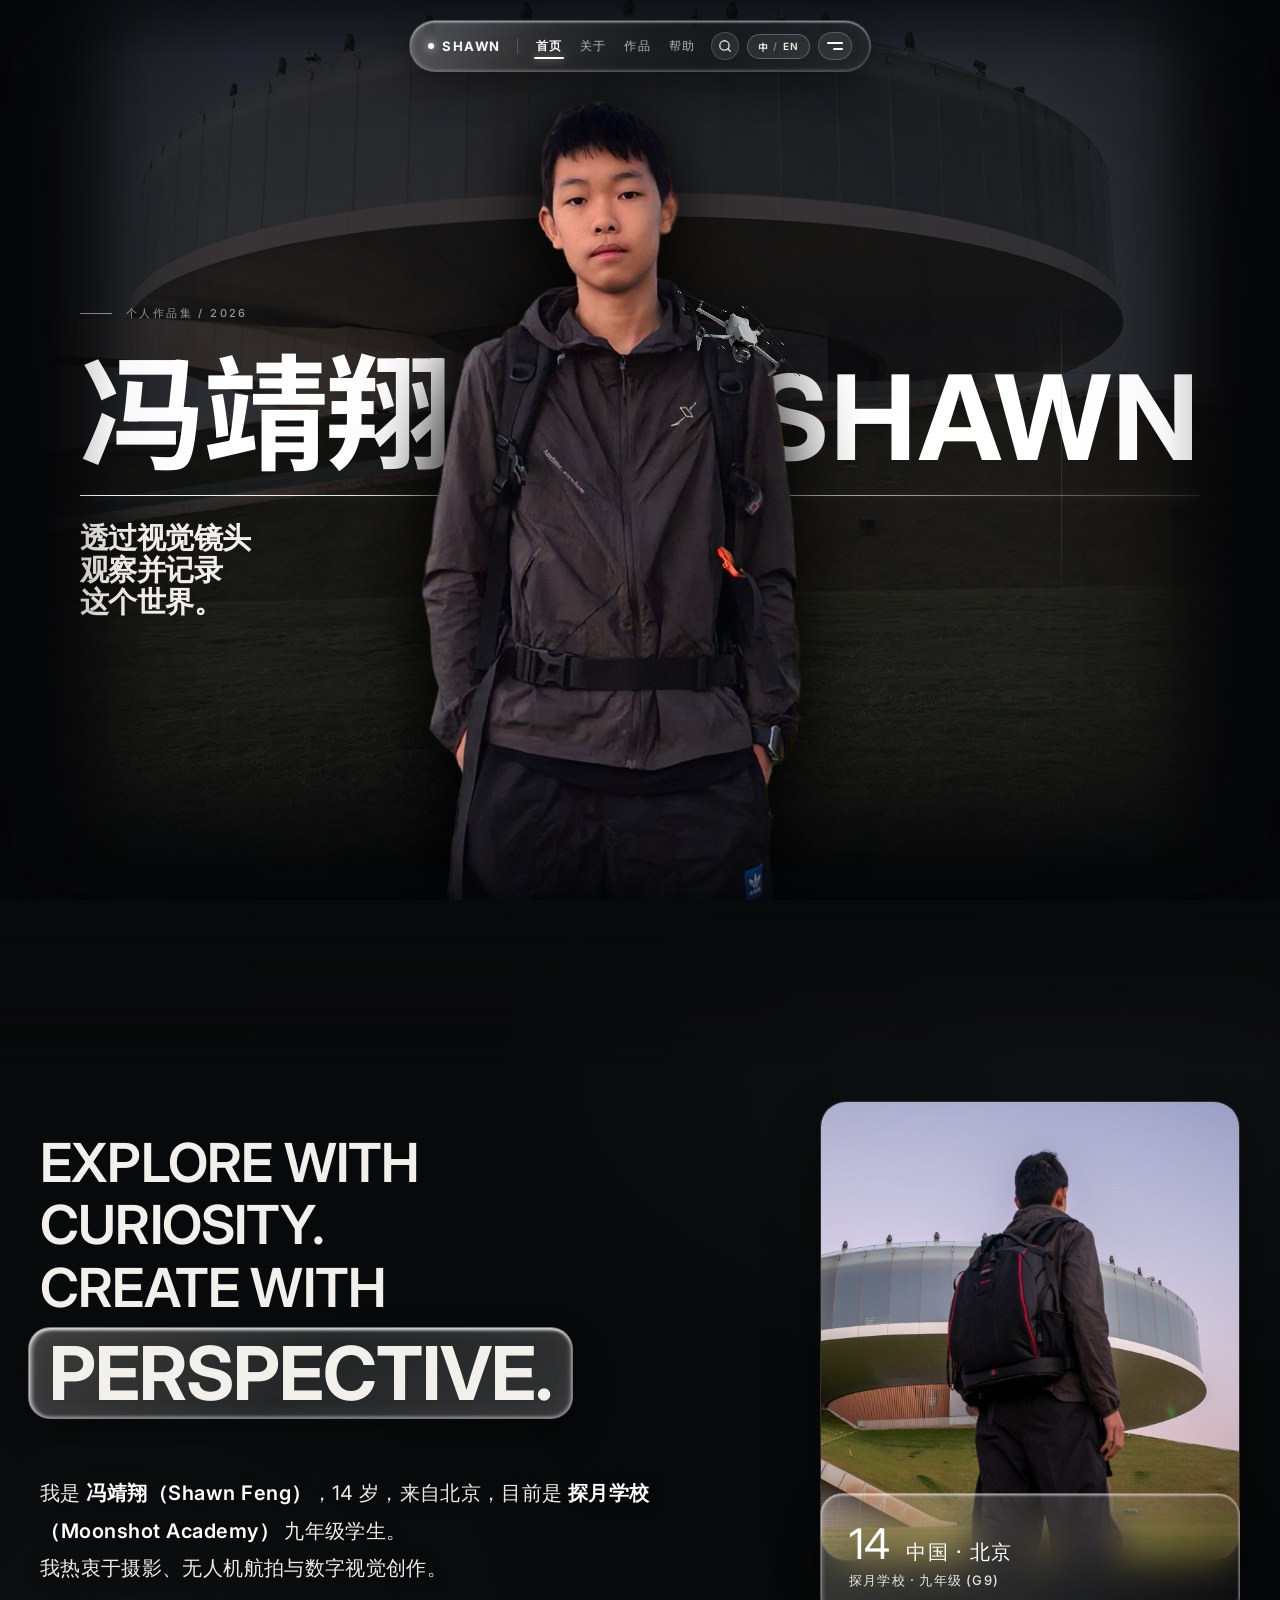
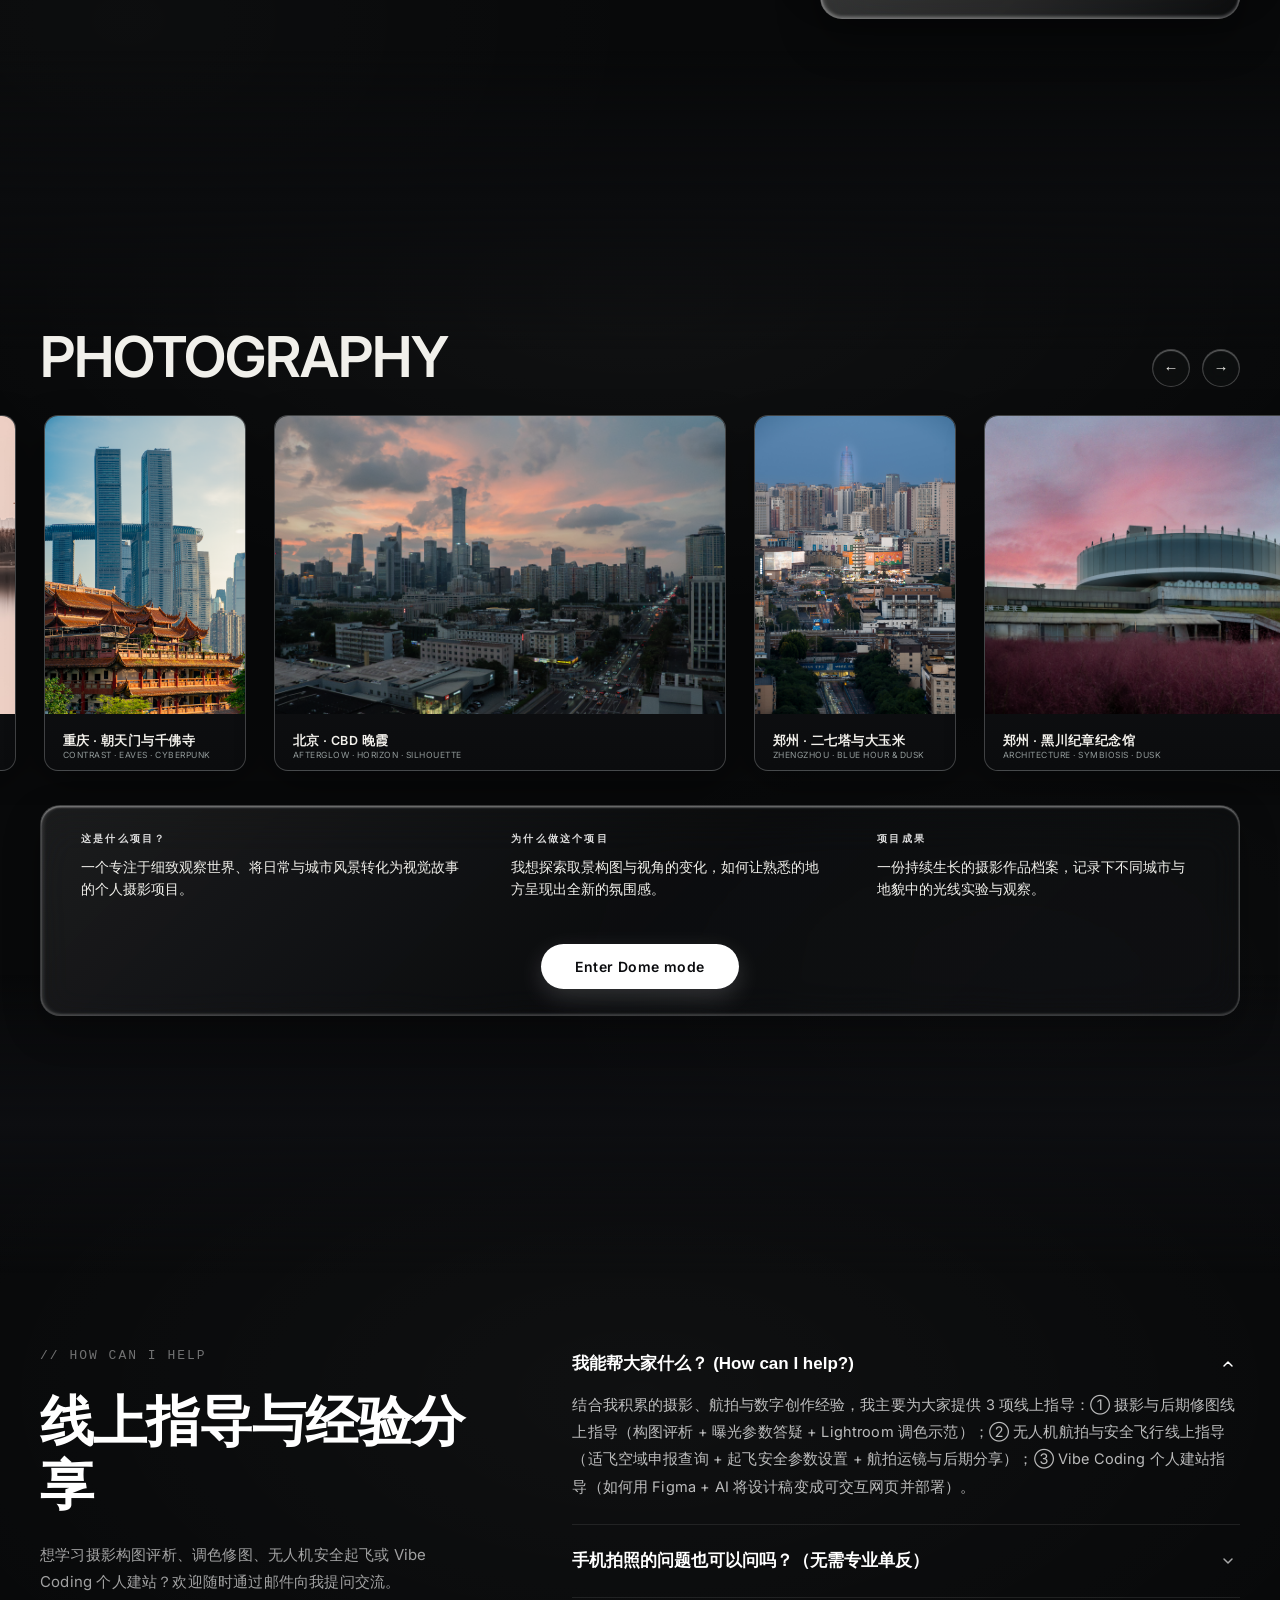
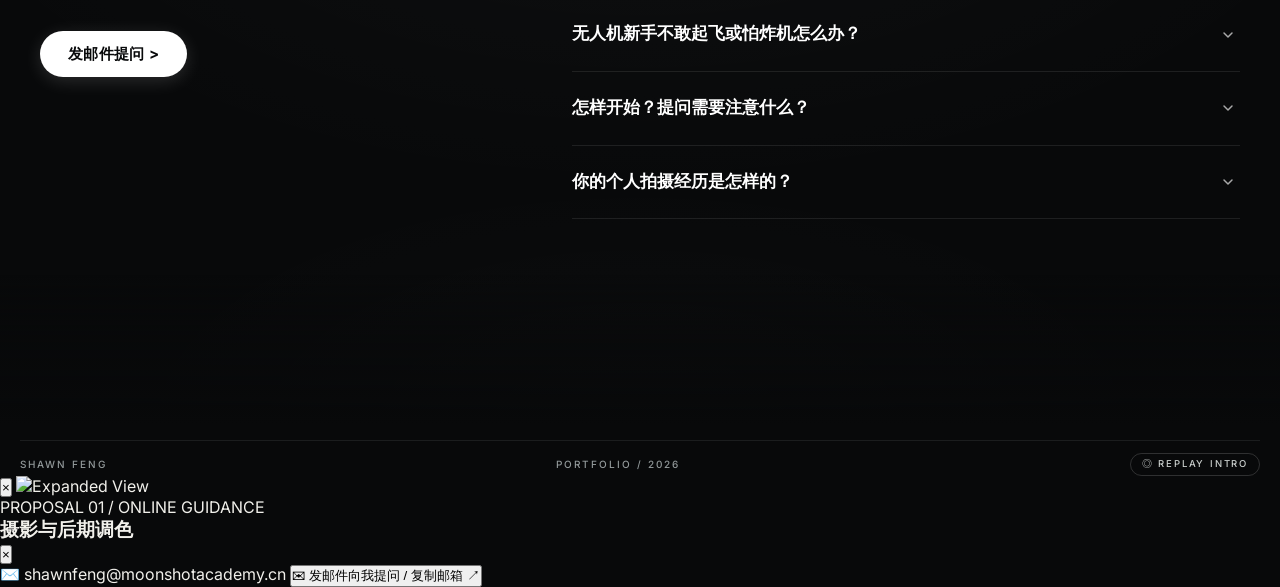
==== commit 576df390: "refactor(work): keep only 'Enter Dome mode' button for dome entry" ====
--- a/index.html
+++ b/index.html
@@ -313,19 +313,9 @@
           </div>
         </div>
 
-        <!-- First-Person Spherical Dome Cinema Entry Banner (Click to open dedicated 360° Dome Page) -->
+        <!-- Enter Dome Mode Button Only -->
         <div class="sphere-dome-entry-banner">
-          <div class="sphere-dome-banner-left">
-            <div class="sphere-dome-tag">// 360° IMMERSIVE FIRST-PERSON CINEMA</div>
-            <h3 class="sphere-dome-title" data-i18n-zh="360° 第一人称球幕影院" data-i18n-en="360° FIRST-PERSON DOME CINEMA">360° 第一人称球幕影院</h3>
-            <p class="sphere-dome-desc" data-i18n-zh="置身于球心空间中心 · 自由转头环顾内壁环绕的巨幕摄影画廊 · 沉浸式第一人称视角" data-i18n-en="Stand at the spherical center · Look around the inner curved dome · Immersive first-person experience">置身于球心空间中心 · 自由转头环顾内壁环绕的巨幕摄影画廊 · 沉浸式第一人称视角</p>
-          </div>
-          <div class="sphere-dome-banner-right">
-            <a href="dome-gallery.html" class="sphere-dome-launch-btn" id="launch-dome-gallery-btn" aria-label="进入 360° 第一人称球幕画廊页面">
-              <span class="dome-launch-icon">✦</span>
-              <span class="dome-launch-text" data-i18n-zh="进入球幕影院体验 →" data-i18n-en="ENTER DOME CINEMA →">进入球幕影院体验 →</span>
-            </a>
-          </div>
+          <a href="dome-gallery.html" class="sphere-dome-launch-btn" id="launch-dome-gallery-btn" aria-label="Enter Dome mode">Enter Dome mode</a>
         </div>
       </div>
     </section>
--- a/site.css
+++ b/site.css
@@ -284,10 +284,12 @@
   top: 20px;
   left: 50%;
   transform: translateX(-50%);
-  width: clamp(390px, 33.33vw, 530px);
-  max-width: 530px;
+  width: max-content;
+  min-width: clamp(460px, 34vw, 560px);
+  max-width: calc(100vw - 24px);
   height: 52px;
   margin: 0;
+  gap: 14px;
   border-radius: 999px;
   background: linear-gradient(
     135deg,
@@ -307,7 +309,7 @@
   display: flex;
   align-items: center;
   justify-content: space-between;
-  padding: 0 16px;
+  padding: 0 18px;
   z-index: 100;
   overflow: hidden;
   box-sizing: border-box;
@@ -2051,11 +2053,13 @@
   top: 20px !important;
   left: 50% !important;
   transform: translateX(-50%) !important;
-  width: clamp(430px, 35vw, 580px) !important;
-  max-width: 580px !important;
+  width: max-content !important;
+  min-width: clamp(460px, 34vw, 560px) !important;
+  max-width: calc(100vw - 24px) !important;
   height: 52px !important;
   margin: 0 !important;
-  padding: 0 16px !important;
+  padding: 0 18px !important;
+  gap: 14px !important;
   border-radius: 999px !important;
   background: linear-gradient(
     135deg,
@@ -2090,6 +2094,7 @@
   align-items: center !important;
   gap: 8px !important;
   flex-shrink: 0 !important;
+  white-space: nowrap !important;
 }
 
 .nav-brand-dot {
@@ -2098,13 +2103,14 @@
   border-radius: 50%;
   background: #FFFFFF;
   box-shadow: 0 0 8px rgba(255, 255, 255, 0.9);
+  flex-shrink: 0;
 }
 
 .nav-divider {
   width: 1px;
   height: 16px;
   background: rgba(255, 255, 255, 0.18);
-  margin: 0 4px;
+  margin: 0 2px;
   flex-shrink: 0;
 }
 
@@ -2112,6 +2118,7 @@
   display: flex !important;
   align-items: center !important;
   gap: 14px !important;
+  flex-shrink: 0 !important;
 }
 
 .nav-link {
@@ -2122,6 +2129,8 @@
   text-decoration: none !important;
   position: relative !important;
   padding: 4px 2px !important;
+  white-space: nowrap !important;
+  flex-shrink: 0 !important;
   transition: color var(--transition-fast) !important;
 }
 
@@ -2150,6 +2159,7 @@
   color: rgba(255, 255, 255, 0.85) !important;
   cursor: pointer !important;
   padding: 0 !important;
+  flex-shrink: 0 !important;
   transition: all 0.2s cubic-bezier(0.16, 1, 0.3, 1) !important;
 }
 
@@ -2175,6 +2185,8 @@
   display: inline-flex !important;
   align-items: center !important;
   gap: 4px !important;
+  white-space: nowrap !important;
+  flex-shrink: 0 !important;
   transition: all var(--transition-fast) !important;
 }
 
@@ -2187,20 +2199,23 @@
   .unified-canvas-page .glass-nav,
   .glass-nav {
     top: 10px !important;
-    width: calc(100% - 20px) !important;
-    max-width: 440px !important;
+    width: max-content !important;
+    min-width: min(330px, calc(100vw - 16px)) !important;
+    max-width: calc(100vw - 16px) !important;
     height: 48px !important;
-    padding: 0 10px !important;
-  }
-  .nav-brand-text {
-    display: none;
+    padding: 0 12px !important;
+    gap: 8px !important;
+  }
+  .nav-brand-text,
+  .nav-divider {
+    display: none !important;
   }
   .nav-links {
     gap: 8px !important;
   }
   .nav-link {
-    font-size: 11px !important;
-    letter-spacing: 0.6px !important;
+    font-size: 10.5px !important;
+    letter-spacing: 0.5px !important;
     padding: 2px 3px !important;
   }
   .nav-actions {
@@ -3095,104 +3110,40 @@
 }
 
 /* ==========================================================================
-   360° First-Person Spherical Dome Cinema Entry Banner
-   (Embedded in Photography Section - Jumps to standalone dome-gallery.html)
+   Enter Dome Mode Button Only (Minimalist Centered Button in Photography Section)
    ========================================================================== */
 .sphere-dome-entry-banner {
   max-width: 1440px;
   width: 100%;
-  margin: 54px auto 0;
-  padding: 34px 44px;
-  box-sizing: border-box;
-  display: flex;
-  justify-content: space-between;
-  align-items: center;
-  gap: 32px;
-  border-radius: 20px;
-  background:
-    radial-gradient(ellipse 70% 80% at 20% 50%, rgba(255, 255, 255, 0.05) 0%, transparent 70%),
-    linear-gradient(135deg, rgba(22, 26, 34, 0.8) 0%, rgba(12, 14, 18, 0.95) 100%);
-  border: 1px solid rgba(255, 255, 255, 0.12);
-  box-shadow:
-    inset 0 1px 0 rgba(255, 255, 255, 0.15),
-    0 24px 60px rgba(0, 0, 0, 0.55);
-  position: relative;
-  overflow: hidden;
-  transition: transform 0.3s ease, border-color 0.3s ease, box-shadow 0.3s ease;
-}
-
-.sphere-dome-entry-banner::before {
-  content: "";
-  position: absolute;
-  top: 0;
-  left: 0;
-  width: 120px;
-  height: 100%;
-  background: linear-gradient(90deg, rgba(255, 255, 255, 0.08) 0%, transparent 100%);
-  pointer-events: none;
-}
-
-.sphere-dome-entry-banner:hover {
-  border-color: rgba(255, 255, 255, 0.28);
-  box-shadow:
-    inset 0 1px 0 rgba(255, 255, 255, 0.25),
-    0 28px 72px rgba(0, 0, 0, 0.7),
-    0 0 32px rgba(255, 255, 255, 0.06);
-}
-
-.sphere-dome-banner-left {
-  max-width: 720px;
-}
-
-.sphere-dome-tag {
-  font-family: 'SF Mono', 'Fira Code', monospace;
-  font-size: 11px;
-  font-weight: 600;
-  letter-spacing: 0.16em;
-  color: rgba(255, 255, 255, 0.5);
-  margin-bottom: 8px;
-  text-transform: uppercase;
-}
-
-.sphere-dome-title {
-  font-size: clamp(20px, 2.4vw, 28px);
-  font-weight: 700;
-  letter-spacing: -0.015em;
-  color: #FFFFFF;
-  margin: 0 0 8px 0;
-  line-height: 1.25;
-}
-
-.sphere-dome-desc {
-  font-size: 13.5px;
-  color: rgba(255, 255, 255, 0.6);
-  line-height: 1.55;
-  margin: 0;
-}
-
-.sphere-dome-banner-right {
-  flex-shrink: 0;
+  margin: 44px auto 0;
+  padding: 0;
+  display: flex;
+  justify-content: center;
+  align-items: center;
+  background: transparent;
+  border: none;
+  box-shadow: none;
 }
 
 .sphere-dome-launch-btn {
   display: inline-flex;
   align-items: center;
-  gap: 10px;
+  justify-content: center;
   background: #FFFFFF;
   color: #0A0B0E;
-  padding: 14px 28px;
+  padding: 14px 34px;
   border-radius: 9999px;
   font-size: 14px;
   font-weight: 600;
-  letter-spacing: 0.02em;
+  letter-spacing: 0.03em;
   text-decoration: none;
-  box-shadow: 0 8px 24px rgba(255, 255, 255, 0.15);
+  box-shadow: 0 8px 24px rgba(255, 255, 255, 0.16);
   transition: all 0.25s cubic-bezier(0.2, 0.8, 0.2, 1);
 }
 
 .sphere-dome-launch-btn:hover {
   background: #E8ECEF;
-  transform: translateY(-2px) scale(1.02);
+  transform: translateY(-2px) scale(1.03);
   box-shadow: 0 14px 32px rgba(255, 255, 255, 0.28);
 }
 
@@ -3200,22 +3151,8 @@
   transform: translateY(1px) scale(0.99);
 }
 
-.dome-launch-icon {
-  font-size: 13px;
-  color: #0A0B0E;
-}
-
 @media (max-width: 768px) {
   .sphere-dome-entry-banner {
-    flex-direction: column;
-    align-items: flex-start;
-    padding: 24px 20px;
-    gap: 20px;
-    margin-top: 36px;
-  }
-  .sphere-dome-launch-btn {
-    width: 100%;
-    justify-content: center;
-    box-sizing: border-box;
-  }
-}
+    margin-top: 32px;
+  }
+}
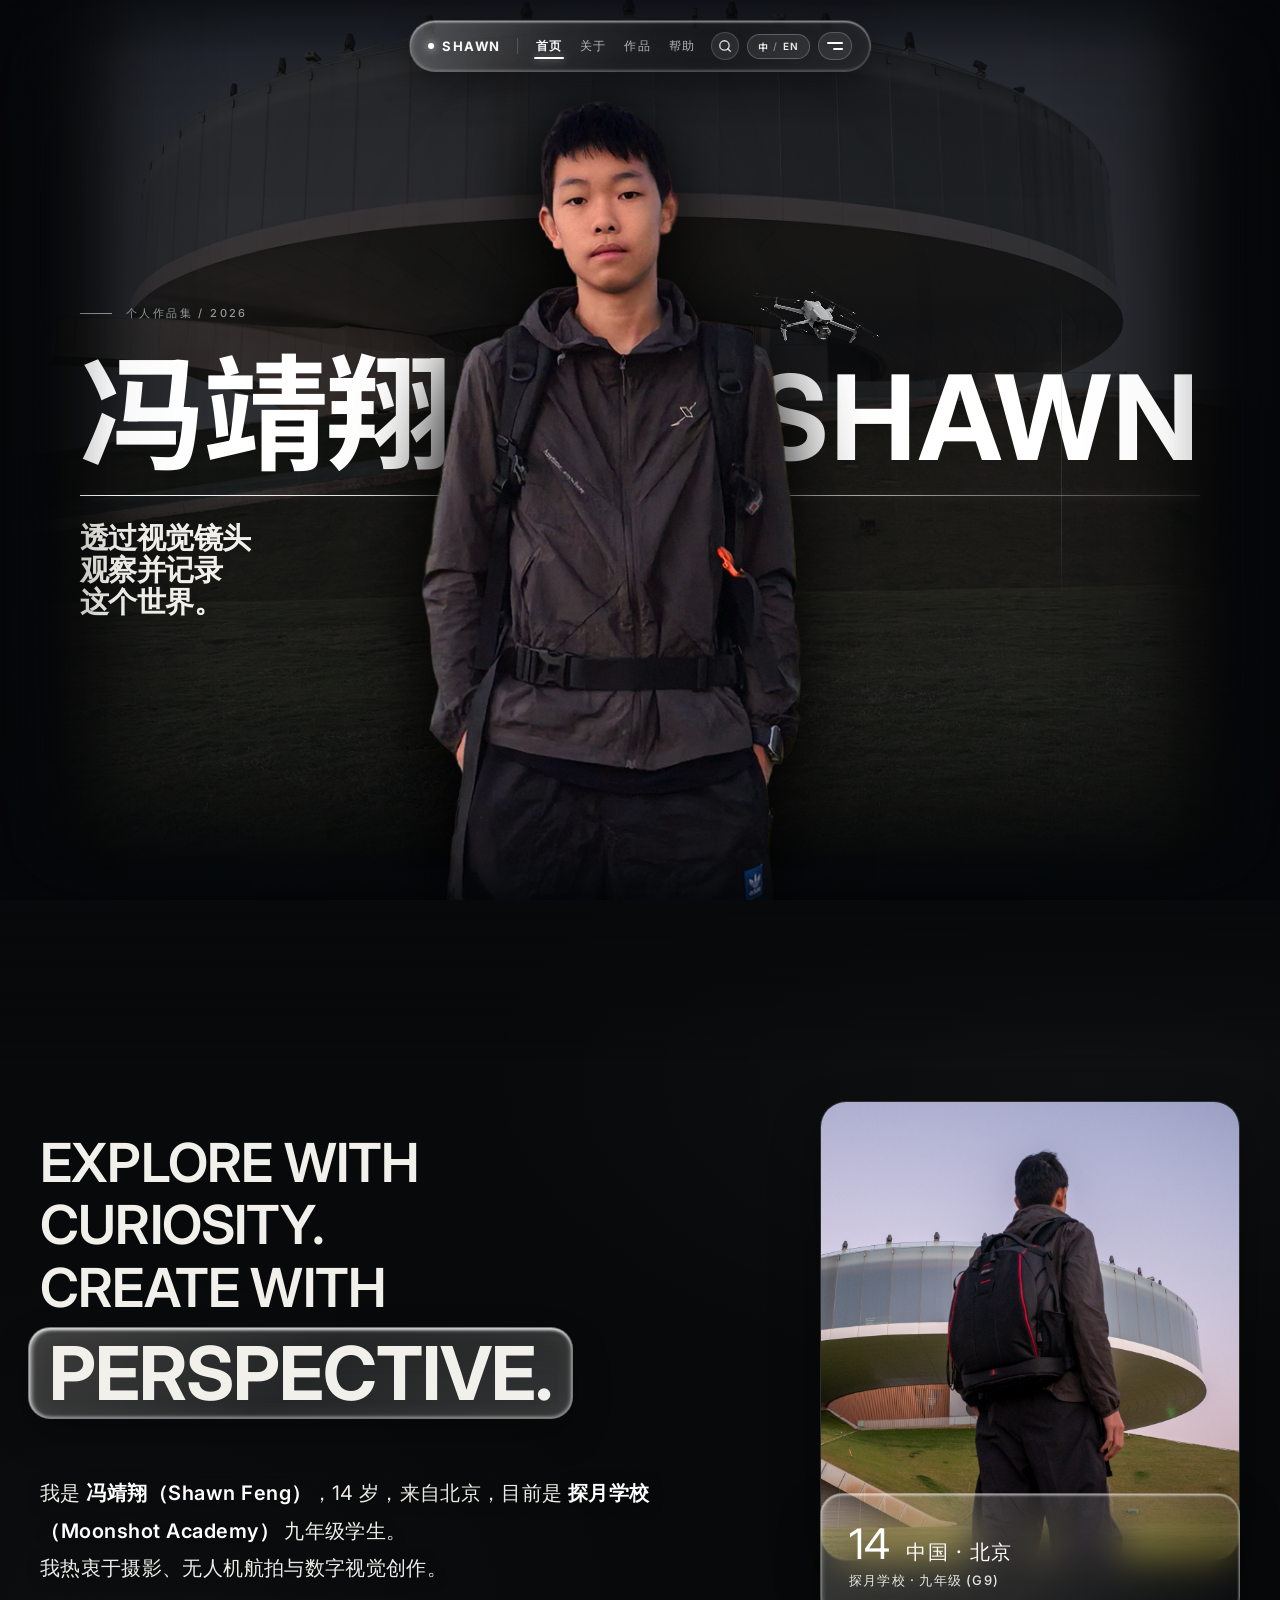
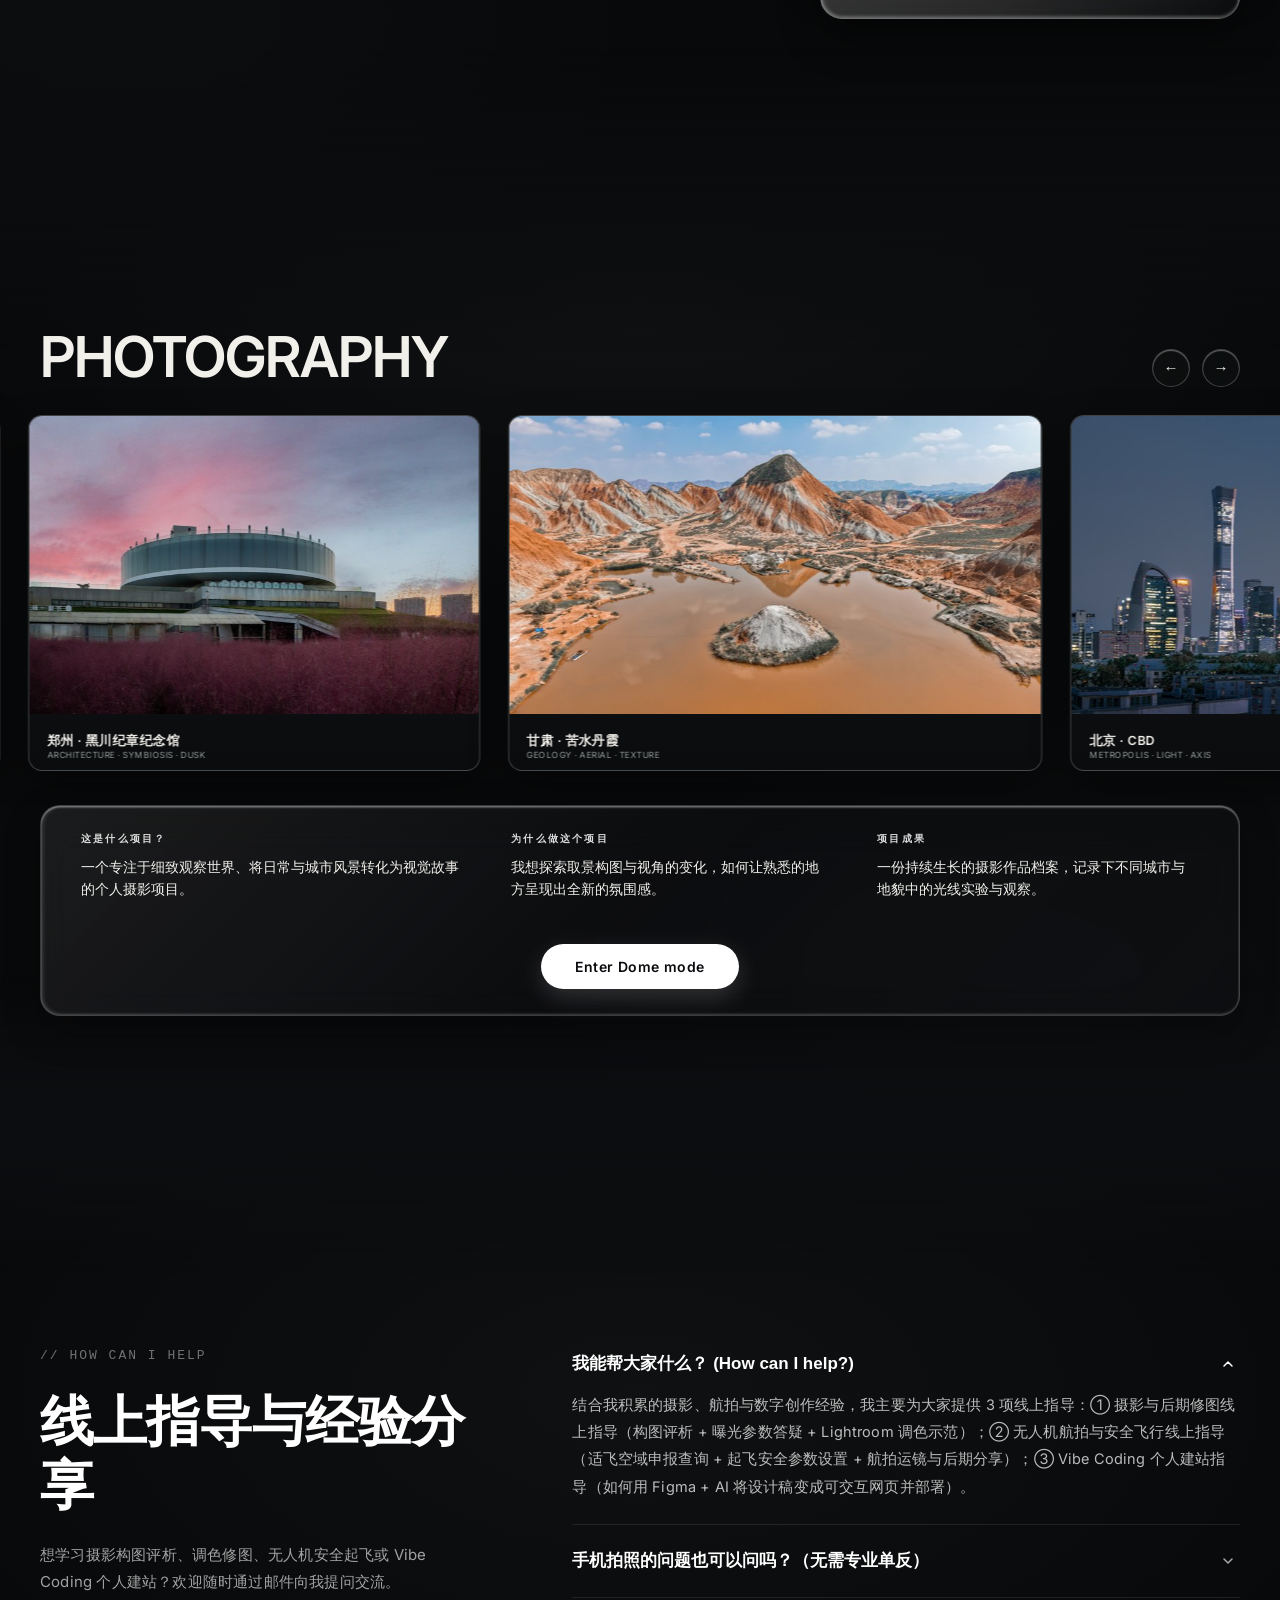
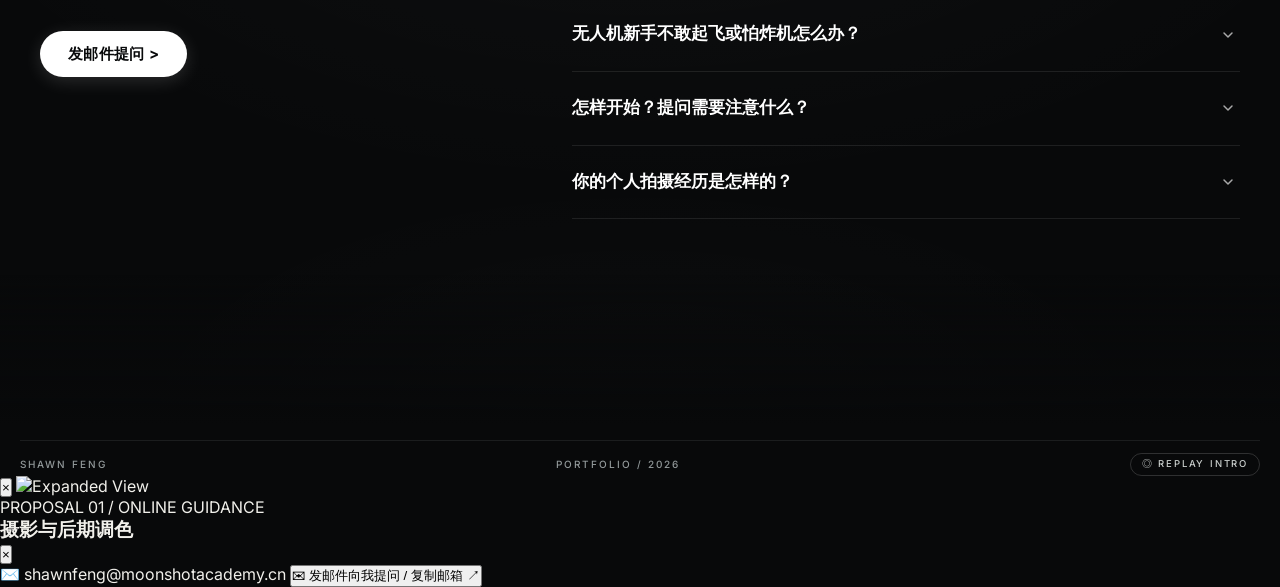
==== commit 68c16627: "perf(dome & gallery): optimize dome rendering with 760px thumbs, preserve vertical photo aspect rati" ====
--- a/index.html
+++ b/index.html
@@ -168,7 +168,7 @@
             <!-- 01: Project 1.png (郑州黑川纪章纪念馆) -->
             <article class="project-card card-1" data-series="1" data-photo-id="1" tabindex="0" role="button" aria-label="郑州 · 黑川纪章纪念馆">
               <div class="project-card-media">
-                <img class="project-card-image" src="Project pictures/Project 1.png" alt="郑州 · 黑川纪章纪念馆">
+                <img class="project-card-image" src="Project pictures/thumbs/Project 1.jpg" decoding="async" alt="郑州 · 黑川纪章纪念馆">
               </div>
               <div class="project-card-content">
                 <div class="project-indicator"></div>
@@ -180,7 +180,7 @@
             <!-- 02: Project 2.jpg (甘肃苦水丹霞) -->
             <article class="project-card card-2" data-series="2" data-photo-id="2" tabindex="0" role="button" aria-label="甘肃 · 苦水丹霞">
               <div class="project-card-media">
-                <img class="project-card-image" src="Project pictures/Project 2.jpg" alt="甘肃 · 苦水丹霞">
+                <img class="project-card-image" src="Project pictures/thumbs/Project 2.jpg" decoding="async" alt="甘肃 · 苦水丹霞">
               </div>
               <div class="project-card-content">
                 <div class="project-indicator"></div>
@@ -192,7 +192,7 @@
             <!-- 03: Project 3.png (北京CBD) -->
             <article class="project-card card-3" data-series="3" data-photo-id="3" tabindex="0" role="button" aria-label="北京 · CBD">
               <div class="project-card-media">
-                <img class="project-card-image" src="Project pictures/Project 3.png" alt="北京 · CBD">
+                <img class="project-card-image" src="Project pictures/thumbs/Project 3.jpg" decoding="async" alt="北京 · CBD">
               </div>
               <div class="project-card-content">
                 <div class="project-indicator"></div>
@@ -204,7 +204,7 @@
             <!-- 04: project 4a.jpg (西安中轴线航拍 / 可切换 4b 永宁门) -->
             <article class="project-card card-4a" data-series="4" data-photo-id="4a" tabindex="0" role="button" aria-label="西安 · 中轴线航拍">
               <div class="project-card-media">
-                <img class="project-card-image" src="Project pictures/project 4a.jpg" alt="西安 · 中轴线航拍">
+                <img class="project-card-image" src="Project pictures/thumbs/project 4a.jpg" decoding="async" alt="西安 · 中轴线航拍">
               </div>
               <div class="project-card-content">
                 <div class="project-indicator"></div>
@@ -216,7 +216,7 @@
             <!-- 05: project 5.jpg (九寨沟航拍) -->
             <article class="project-card card-5" data-series="5" data-photo-id="5" tabindex="0" role="button" aria-label="川西 · 九寨沟航拍">
               <div class="project-card-media">
-                <img class="project-card-image" src="Project pictures/project 5.jpg" alt="川西 · 九寨沟航拍">
+                <img class="project-card-image" src="Project pictures/thumbs/project 5.jpg" decoding="async" alt="川西 · 九寨沟航拍">
               </div>
               <div class="project-card-content">
                 <div class="project-indicator"></div>
@@ -228,7 +228,7 @@
             <!-- 06: project 6.jpg (上海陆家嘴CBD) -->
             <article class="project-card card-6" data-series="6" data-photo-id="6" tabindex="0" role="button" aria-label="上海 · 陆家嘴 CBD">
               <div class="project-card-media">
-                <img class="project-card-image" src="Project pictures/project 6.jpg" alt="上海 · 陆家嘴 CBD">
+                <img class="project-card-image" src="Project pictures/thumbs/project 6.jpg" decoding="async" alt="上海 · 陆家嘴 CBD">
               </div>
               <div class="project-card-content">
                 <div class="project-indicator"></div>
@@ -240,7 +240,7 @@
             <!-- 07: project 7.jpg (郑州龙湖湿地公园) -->
             <article class="project-card card-7" data-series="7" data-photo-id="7" tabindex="0" role="button" aria-label="郑州 · 龙湖湿地公园">
               <div class="project-card-media">
-                <img class="project-card-image" src="Project pictures/project 7.jpg" alt="郑州 · 龙湖湿地公园">
+                <img class="project-card-image" src="Project pictures/thumbs/project 7.jpg" decoding="async" alt="郑州 · 龙湖湿地公园">
               </div>
               <div class="project-card-content">
                 <div class="project-indicator"></div>
@@ -252,7 +252,7 @@
             <!-- 08: project 8.jpg (重庆朝天门和千佛寺) -->
             <article class="project-card card-8" data-series="8" data-photo-id="8" tabindex="0" role="button" aria-label="重庆 · 朝天门与千佛寺">
               <div class="project-card-media">
-                <img class="project-card-image" src="Project pictures/project 8.jpg" alt="重庆 · 朝天门与千佛寺">
+                <img class="project-card-image" src="Project pictures/thumbs/project 8.jpg" decoding="async" alt="重庆 · 朝天门与千佛寺">
               </div>
               <div class="project-card-content">
                 <div class="project-indicator"></div>
@@ -264,7 +264,7 @@
             <!-- 09: project 9.jpg (北京CBD晚霞) -->
             <article class="project-card card-9" data-series="9" data-photo-id="9" tabindex="0" role="button" aria-label="北京 · CBD 晚霞">
               <div class="project-card-media">
-                <img class="project-card-image" src="Project pictures/project 9.jpg" alt="北京 · CBD 晚霞">
+                <img class="project-card-image" src="Project pictures/thumbs/project 9.jpg" decoding="async" alt="北京 · CBD 晚霞">
               </div>
               <div class="project-card-content">
                 <div class="project-indicator"></div>
@@ -276,7 +276,7 @@
             <!-- 10: project 10a.jpg (郑州二七塔与大玉米·蓝调 / 可切换 10b 黄昏) -->
             <article class="project-card card-10a" data-series="10" data-photo-id="10a" tabindex="0" role="button" aria-label="郑州 · 二七塔与大玉米">
               <div class="project-card-media">
-                <img class="project-card-image" src="Project pictures/project 10a.jpg" alt="郑州 · 二七塔与大玉米">
+                <img class="project-card-image" src="Project pictures/thumbs/project 10a.jpg" decoding="async" alt="郑州 · 二七塔与大玉米">
               </div>
               <div class="project-card-content">
                 <div class="project-indicator"></div>
--- a/site.css
+++ b/site.css
@@ -2501,23 +2501,23 @@
 }
 
 /* ==========================================================================
-   Gian Media Style Pixel Art Entrance Preloader
+   Diagonal Light Particle -> Light Beam Entrance Animation
+   (Top-Left -> Bottom-Right Particle Morphing into a Volumetric Light Beam)
    ========================================================================== */
 .site-pixel-preloader {
   position: fixed;
   inset: 0;
   z-index: 10000;
-  background: #08090A;
-  display: flex;
-  flex-direction: column;
-  justify-content: space-between;
-  padding: 32px 40px;
-  box-sizing: border-box;
+  background: #06070A;
   overflow: hidden;
   user-select: none;
   -webkit-user-select: none;
-  transition: opacity 0.65s cubic-bezier(0.16, 1, 0.3, 1),
-              visibility 0.65s ease;
+  transition: opacity 0.78s cubic-bezier(0.16, 1, 0.3, 1),
+              visibility 0.78s ease;
+}
+
+.site-pixel-preloader.is-opening {
+  opacity: 0;
 }
 
 .site-pixel-preloader.is-hidden {
@@ -2526,217 +2526,57 @@
   pointer-events: none;
 }
 
-/* Retro CRT scanlines overlay */
-.site-pixel-preloader::after {
-  content: "";
+.intro-light-canvas {
   position: absolute;
   inset: 0;
-  background: repeating-linear-gradient(
-    0deg,
-    rgba(0, 0, 0, 0.22) 0px,
-    rgba(0, 0, 0, 0.22) 1px,
-    transparent 1px,
-    transparent 3px
-  );
+  width: 100%;
+  height: 100%;
+  display: block;
+  z-index: 5;
   pointer-events: none;
-  z-index: 30;
-}
-
-/* Subtle digital grid backdrop */
-.pixel-grid-backdrop {
+}
+
+/* Subtle Skip Button */
+.pixel-skip-btn {
   position: absolute;
-  inset: 0;
-  background-image:
-    linear-gradient(to right, rgba(255, 255, 255, 0.025) 1px, transparent 1px),
-    linear-gradient(to bottom, rgba(255, 255, 255, 0.025) 1px, transparent 1px);
-  background-size: 24px 24px;
-  pointer-events: none;
-  z-index: 1;
-}
-
-/* Top & Bottom Brutalist Telemetry Rows */
-.pixel-header-row,
-.pixel-footer-row {
-  position: relative;
+  top: 28px;
+  right: 36px;
   z-index: 20;
-  display: flex;
-  align-items: center;
-  justify-content: space-between;
-  font-family: 'SF Mono', 'JetBrains Mono', Menlo, Consolas, monospace;
+  background: rgba(255, 255, 255, 0.06);
+  border: 1px solid rgba(255, 255, 255, 0.16);
+  color: rgba(255, 255, 255, 0.68);
+  font-family: 'SF Mono', 'JetBrains Mono', monospace;
   font-size: 11px;
   font-weight: 500;
-  letter-spacing: 2px;
-  color: rgba(255, 255, 255, 0.45);
-}
-
-.pixel-studio-badge {
-  color: #FFFFFF;
-  font-weight: 600;
-}
-
-/* Center Pixel Art Main Stage */
-.pixel-center-stage {
-  position: relative;
-  z-index: 20;
-  display: flex;
-  flex-direction: column;
-  align-items: center;
-  justify-content: center;
-  margin: auto 0;
-  text-align: center;
-  transition: opacity 0.4s ease, transform 0.6s ease;
-}
-
-.pixel-canvas-frame {
-  position: relative;
-  width: 220px;
-  height: 220px;
-  display: flex;
-  align-items: center;
-  justify-content: center;
-  margin-bottom: 24px;
-}
-
-.pixel-canvas-frame::before {
-  content: "";
-  position: absolute;
-  inset: -12px;
-  border: 1px dashed rgba(255, 255, 255, 0.14);
-  border-radius: 8px;
-  pointer-events: none;
-}
-
-.pixel-matrix-canvas {
-  width: 200px;
-  height: 200px;
-  image-rendering: pixelated;
-  image-rendering: crisp-edges;
-  filter: drop-shadow(0 0 16px rgba(255, 255, 255, 0.45));
-}
-
-.pixel-phase-badge {
-  font-family: 'SF Mono', 'JetBrains Mono', Menlo, Consolas, monospace;
-  font-size: 12px;
-  font-weight: 600;
-  letter-spacing: 2.5px;
-  color: #FFFFFF;
-  margin-bottom: 16px;
-  min-height: 18px;
-  text-transform: uppercase;
-}
-
-.pixel-counter-text {
-  font-family: 'SF Mono', 'JetBrains Mono', Menlo, Consolas, monospace;
-  font-size: clamp(48px, 6vw, 72px);
-  font-weight: 800;
-  letter-spacing: 4px;
-  color: #FFFFFF;
-  line-height: 1;
-  margin-bottom: 16px;
-  font-variant-numeric: tabular-nums;
-  text-shadow: 0 0 24px rgba(255, 255, 255, 0.4);
-}
-
-.pixel-progress-wrap {
-  width: min(320px, 80vw);
-  height: 6px;
-  background: rgba(255, 255, 255, 0.1);
-  border-radius: 999px;
-  overflow: hidden;
-  margin-bottom: 14px;
-}
-
-.pixel-progress-bar {
-  height: 100%;
-  width: 0%;
-  background: #FFFFFF;
-  box-shadow: 0 0 12px rgba(255, 255, 255, 0.8);
-  border-radius: 999px;
-  transition: width 0.08s linear;
-}
-
-.pixel-status-ticker {
-  font-family: 'SF Mono', 'JetBrains Mono', Menlo, Consolas, monospace;
-  font-size: 11px;
-  letter-spacing: 1.5px;
-  color: rgba(255, 255, 255, 0.5);
-  min-height: 16px;
-}
-
-/* Skip Button */
-.pixel-skip-btn {
-  background: rgba(255, 255, 255, 0.08);
-  border: 1px solid rgba(255, 255, 255, 0.18);
-  color: rgba(255, 255, 255, 0.75);
-  font-family: 'SF Mono', 'JetBrains Mono', monospace;
-  font-size: 11px;
-  font-weight: 600;
   letter-spacing: 1.5px;
   padding: 6px 14px;
-  border-radius: 6px;
+  border-radius: 999px;
   cursor: pointer;
-  transition: all 0.2s ease;
+  backdrop-filter: blur(8px);
+  -webkit-backdrop-filter: blur(8px);
+  transition: all 0.22s ease;
 }
 
 .pixel-skip-btn:hover {
-  background: #FFFFFF;
-  color: #08090A;
+  background: rgba(255, 255, 255, 0.92);
+  color: #06070A;
   border-color: #FFFFFF;
-  box-shadow: 0 0 14px rgba(255, 255, 255, 0.4);
-}
-
-/* Split Curtains on Finish Reveal */
-.pixel-shutter-curtain {
-  position: absolute;
-  left: 0;
-  width: 100%;
-  height: 50.5%;
-  background: #08090A;
-  z-index: 5;
-  transition: transform 0.85s cubic-bezier(0.76, 0, 0.18, 1);
-  will-change: transform;
-}
-
-.pixel-shutter-curtain--top {
-  top: 0;
-  border-bottom: 1px solid rgba(255, 255, 255, 0.12);
-}
-
-.pixel-shutter-curtain--bottom {
-  bottom: 0;
-  border-top: 1px solid rgba(255, 255, 255, 0.12);
-}
-
-.site-pixel-preloader.is-opening { background: transparent !important; }
-.site-pixel-preloader.is-opening .pixel-grid-backdrop,
-.site-pixel-preloader.is-opening .pixel-header-row,
-.site-pixel-preloader.is-opening .pixel-footer-row { opacity: 0; }
-.site-pixel-preloader.is-opening .pixel-shutter-curtain--top {
-  transform: translate3d(0, -102%, 0);
-}
-
-.site-pixel-preloader.is-opening .pixel-shutter-curtain--bottom {
-  transform: translate3d(0, 102%, 0);
-}
-
-.site-pixel-preloader.is-opening .pixel-center-stage {
-  opacity: 0;
-  transform: scale(1.08);
-}
-
-/* Flash effect */
+  box-shadow: 0 0 16px rgba(255, 255, 255, 0.38);
+}
+
+/* Full-Screen Pure Whiteout Climax Overlay */
 .pixel-flash-overlay {
   position: absolute;
   inset: 0;
-  background: rgba(255, 255, 255, 0.35);
+  background: #FFFFFF;
   opacity: 0;
   pointer-events: none;
-  z-index: 25;
-  transition: opacity 0.25s ease;
+  z-index: 15;
+  transition: opacity 0.22s linear;
 }
 
 .site-pixel-preloader.is-flash .pixel-flash-overlay {
-  opacity: 1;
+  opacity: 1 !important;
 }
 
 
